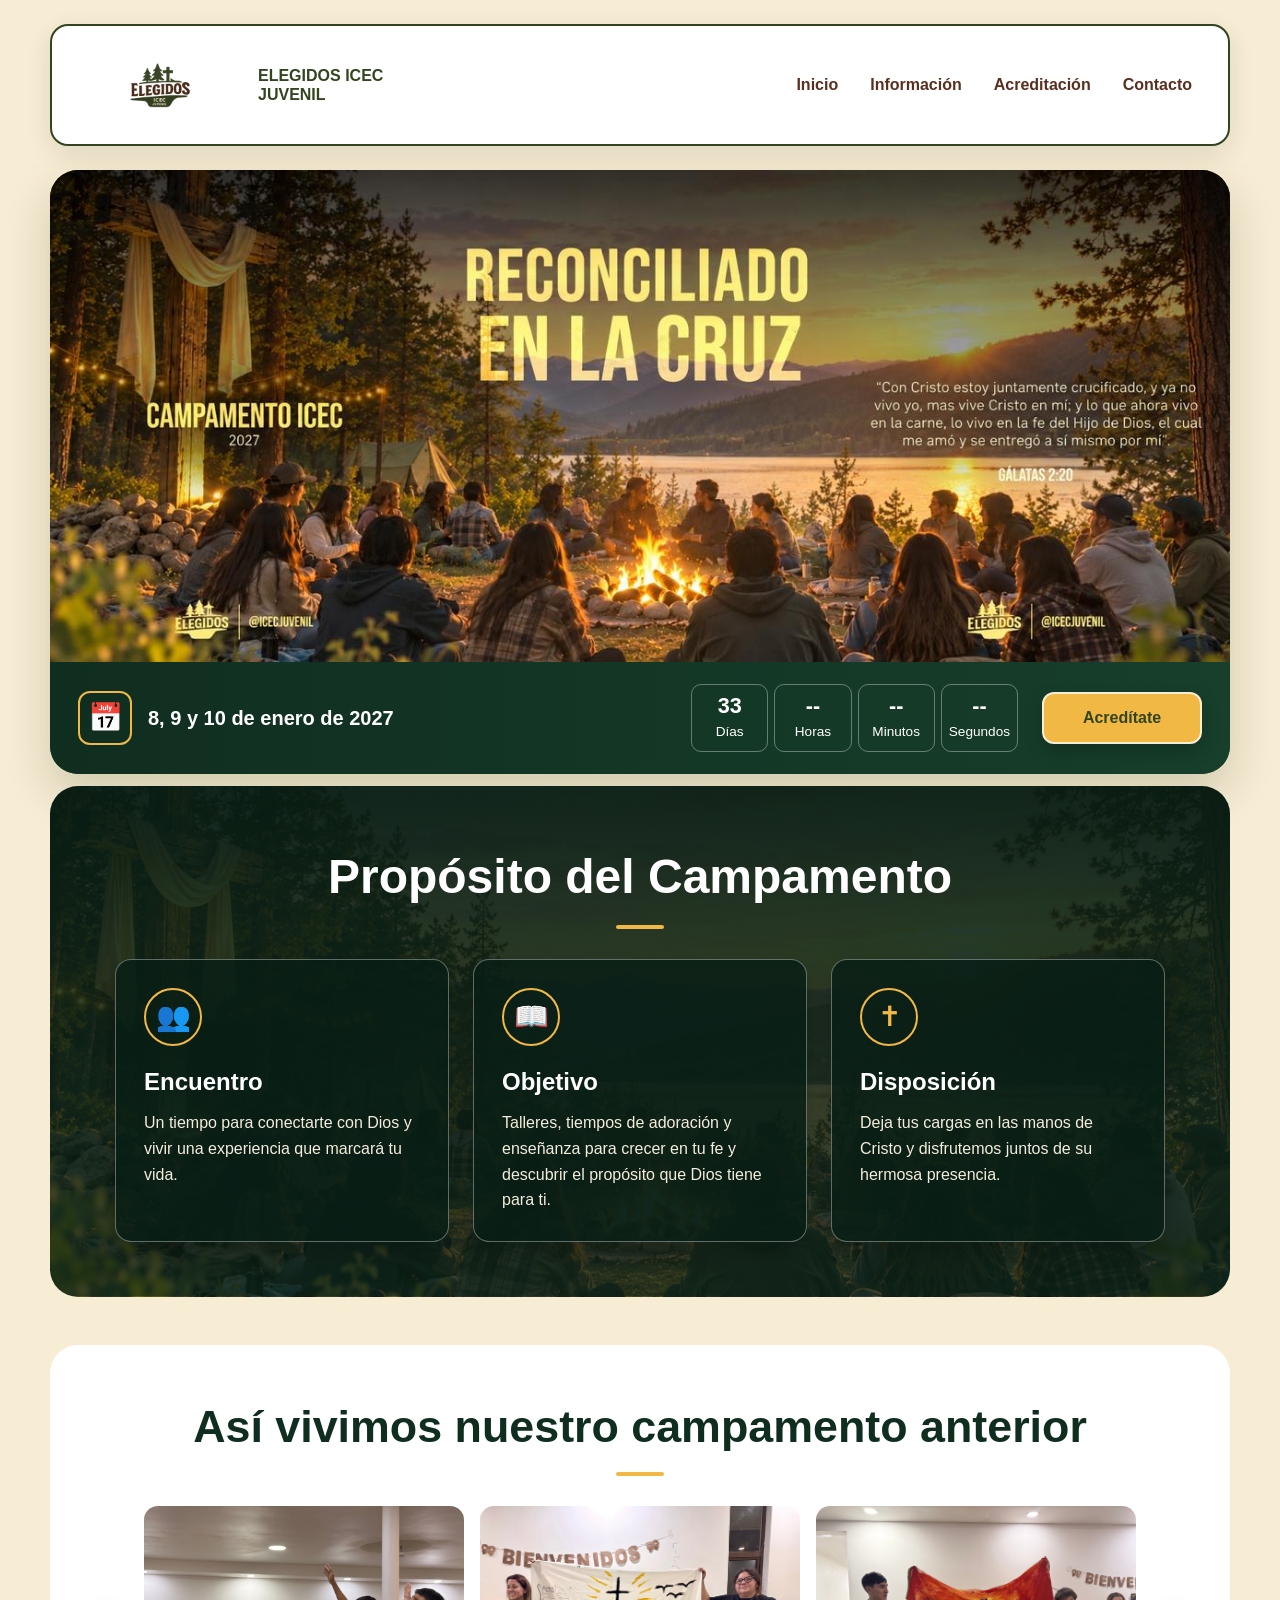
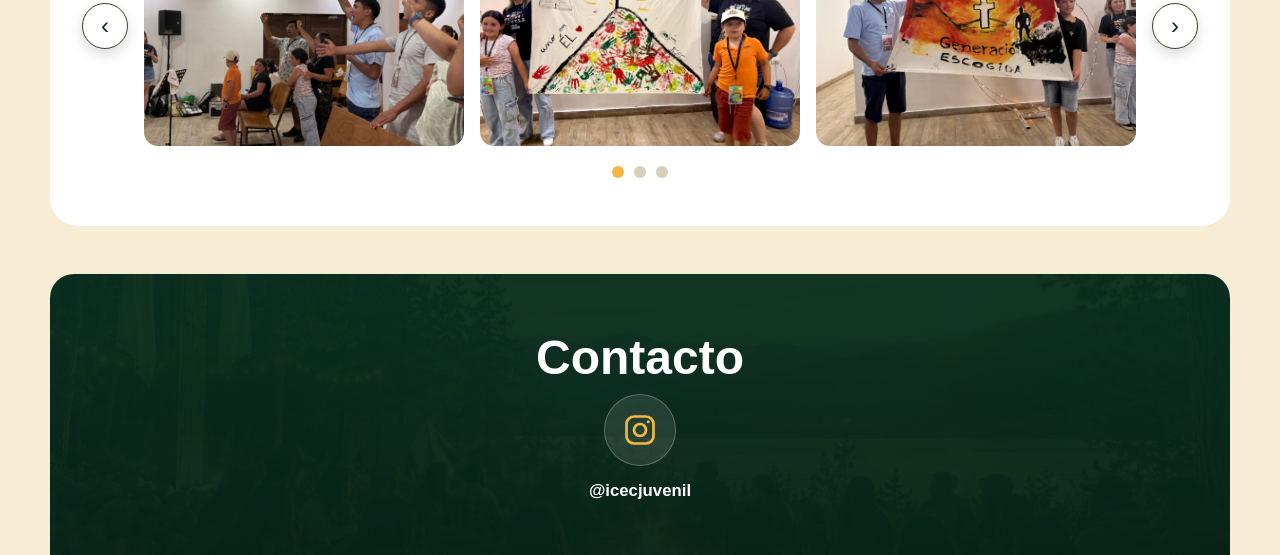
==== Frontend/index.html @ 3d192c62 "Actualizo avances de la pagina de acreditacion 20-10-2026" ====
<!DOCTYPE html>
<html lang="es">

<head>
    <!-- ==================================================
         CONFIGURACIÓN GENERAL DE LA PÁGINA
         ================================================== -->

    <meta charset="UTF-8">

    <meta
        name="viewport"
        content="width=device-width, initial-scale=1.0">

    <title>
        Reconciliado en la Cruz | Elegidos ICEC Juvenil
    </title>

    <!-- Archivo principal de estilos -->
    <link rel="stylesheet" href="style.css">
</head>

<body>

    <!-- ==================================================
         ENCABEZADO Y MENÚ PRINCIPAL
         ================================================== -->

    <header class="encabezado">

        <!-- Logo y nombre de la organización -->
        <a href="#inicio" class="marca">

            <img
                src="Logos/logo-elegidos.png"
                alt="Logo Elegidos ICEC Juvenil">

            <span>
                Elegidos ICEC Juvenil
            </span>

        </a>

        <!-- Navegación principal -->
        <nav
            class="menu-principal"
            aria-label="Navegación principal">

            <a href="#inicio">
                Inicio
            </a>

            <a href="#informacion">
                Información
            </a>

            <a href="acreditacion.html">
                Acreditación
            </a>

            <a href="#contacto">
                Contacto
            </a>

        </nav>

    </header>


    <!-- ==================================================
         CONTENIDO PRINCIPAL
         ================================================== -->

    <main>

        <!-- ==================================================
             PORTADA DEL CAMPAMENTO
             ================================================== -->

        <section id="inicio" class="portada">

            <!--
                Título oculto visualmente.
                Se conserva para accesibilidad y buscadores.
            -->
            <h1 class="titulo-oculto">
                Reconciliado en la Cruz -
                Campamento ICEC 2027
            </h1>

            <!-- Afiche oficial del campamento -->
            <img
                src="Logos/oficial.jpeg"
                alt="Reconciliado en la Cruz - Campamento ICEC 2027"
                class="afiche-oficial">


            <!-- Información ubicada debajo del afiche -->
            <div class="portada-informacion">

                <!-- Fecha del campamento -->
                <div class="fecha-destacada">

                    <span
                        class="icono-fecha"
                        aria-hidden="true">
                        📅
                    </span>

                    <p class="fecha-campamento">
                        8, 9 y 10 de enero de 2027
                    </p>

                </div>


                <!-- Contador para el inicio del campamento -->
                <div
                    class="contador-campamento contador-detallado"
                    aria-live="polite">

                    <!-- Días restantes -->
                    <div class="unidad-contador">

                        <strong id="dias-restantes">
                            ...
                        </strong>

                        <span>Días</span>

                    </div>

                    <!-- Horas restantes -->
                    <div class="unidad-contador">

                        <strong id="horas-restantes">
                            --
                        </strong>

                        <span>Horas</span>

                    </div>

                    <!-- Minutos restantes -->
                    <div class="unidad-contador">

                        <strong id="minutos-restantes">
                            --
                        </strong>

                        <span>Minutos</span>

                    </div>

                    <!-- Segundos restantes -->
                    <div class="unidad-contador">

                        <strong id="segundos-restantes">
                            --
                        </strong>

                        <span>Segundos</span>

                    </div>

                </div>


                <!-- Botón principal de acreditación -->
                <div class="acciones-portada">

                    <a
                        href="acreditacion.html"
                        class="boton boton-secundario">
                        Acredítate
                    </a>

                </div>

            </div>

        </section>


        <!-- ==================================================
             PROPÓSITO DEL CAMPAMENTO
             ================================================== -->

        <section
            id="informacion"
            class="informacion-campamento">

            <!-- Título de la sección -->
            <h2 class="titulo-seccion">
                Propósito del Campamento
            </h2>


            <!-- Contenedor de las tres tarjetas -->
            <div class="tarjetas-informacion">

                <!-- Tarjeta: Encuentro -->
                <article class="tarjeta-informacion">

                    <span
                        class="icono-informacion"
                        aria-hidden="true">
                        👥
                    </span>

                    <h3>Encuentro</h3>

                    <p>
                        Un tiempo para conectarte con Dios
                        y vivir una experiencia que marcará
                        tu vida.
                    </p>

                </article>


                <!-- Tarjeta: Objetivo -->
                <article class="tarjeta-informacion">

                    <span
                        class="icono-informacion"
                        aria-hidden="true">
                        📖
                    </span>

                    <h3>Objetivo</h3>

                    <p>
                        Talleres, tiempos de adoración y
                        enseñanza para crecer en tu fe y
                        descubrir el propósito que Dios
                        tiene para ti.
                    </p>

                </article>


                <!-- Tarjeta: Disposición -->
                <article class="tarjeta-informacion">

                    <span
                        class="icono-informacion"
                        aria-hidden="true">
                        ✝
                    </span>

                    <h3>Disposición</h3>

                    <p>
                        Deja tus cargas en las manos de Cristo
                        y disfrutemos juntos de su hermosa
                        presencia.
                    </p>

                </article>

            </div>

        </section>


        <!-- ==================================================
             CARRUSEL DEL CAMPAMENTO ANTERIOR
             ================================================== -->

        <section
            id="galeria"
            class="galeria-campamento">

            <!-- Título del carrusel -->
            <h2 class="titulo-galeria">
                Así vivimos nuestro campamento anterior
            </h2>


            <!-- Contenedor de flechas y fotografías -->
            <div class="carrusel">

                <!-- Botón para retroceder -->
                <button
                    type="button"
                    class="boton-carrusel boton-anterior"
                    id="carrusel-anterior"
                    aria-label="Ver fotografías anteriores">
                    &#10094;
                </button>


                <!-- Ventana visible del carrusel -->
                <div class="carrusel-ventana">

                    <!-- Pista que contiene todas las fotografías -->
                    <div
                        class="carrusel-pista"
                        id="carrusel-pista">


                        <!-- Fotografía 1 -->
                        <figure class="diapositiva-carrusel">

                            <img
                                src="Logos/Fotos/1.jpg"
                                alt="Fotografía 1 del campamento anterior"
                                loading="lazy">

                        </figure>


                        <!-- Fotografía 2 -->
                        <figure class="diapositiva-carrusel">

                            <img
                                src="Logos/Fotos/2.jpg"
                                alt="Fotografía 2 del campamento anterior"
                                loading="lazy">

                        </figure>


                        <!-- Fotografía 3 -->
                        <figure class="diapositiva-carrusel">

                            <img
                                src="Logos/Fotos/3.jpg"
                                alt="Fotografía 3 del campamento anterior"
                                loading="lazy">

                        </figure>


                        <!-- Fotografía 4 -->
                        <figure class="diapositiva-carrusel">

                            <img
                                src="Logos/Fotos/4.jpg"
                                alt="Fotografía 4 del campamento anterior"
                                loading="lazy">

                        </figure>


                        <!-- Fotografía 5 -->
                        <figure class="diapositiva-carrusel">

                            <img
                                src="Logos/Fotos/5.jpg"
                                alt="Fotografía 5 del campamento anterior"
                                loading="lazy">

                        </figure>


                        <!-- Fotografía 6 -->
                        <figure class="diapositiva-carrusel">

                            <img
                                src="Logos/Fotos/6.jpg"
                                alt="Fotografía 6 del campamento anterior"
                                loading="lazy">

                        </figure>


                        <!-- Fotografía 7 -->
                        <figure class="diapositiva-carrusel">

                            <img
                                src="Logos/Fotos/7.jpg"
                                alt="Fotografía 7 del campamento anterior"
                                loading="lazy">

                        </figure>

                    </div>

                </div>


                <!-- Botón para avanzar -->
                <button
                    type="button"
                    class="boton-carrusel boton-siguiente"
                    id="carrusel-siguiente"
                    aria-label="Ver fotografías siguientes">
                    &#10095;
                </button>

            </div>


            <!--
                Los puntos se crean automáticamente
                desde inicio.js según la cantidad de fotos.
            -->
            <div
                class="indicadores-carrusel"
                aria-label="Posición del carrusel">
            </div>

        </section>


        <!--Visor para ampliar las fotografías-->
        <dialog
            id="visor-fotografia"
            class="visor-fotografia"
            aria-label="Fotografía ampliada">

        <!--Botón para cerrar el visor-->
        <button
            type="button"
            id="cerrar-visor"
            class="cerrar-visor"
            aria-label="Cerrar fotografía ampliada">
            &times;
        </button>

        <!--Fotografía anterior-->
        <button
            type="button"
            id="fotografia-anterior"
            class="flecha-visor flecha-visor-anterior"
            aria-label="Ver fotografía anterior">
            &#10094;
        </button>

        <!--Fotografía ampliada-->
        <img
            id="imagen-ampliada"
            class="imagen-ampliada"
            src=""
            alt="">

        <!--Fotografía siguiente-->
        <button
            type="button"
            id="fotografia-siguiente"
            class="flecha-visor flecha-visor-siguiente"
            aria-label="Ver fotografía siguiente">
            &#10095;
        </button>

    </dialog>
    <!--PIE DE PAGINA-->
    <!--Seccion de contacto-->
    <section id="contacto" class="contacto">

        <!--Titulo de la seccion-->
        <h2>Contacto</h2>

        <!--Línea decoratiba bajo el titulo-->
        <span class="liena-decorativa" aria-hidden="true"></span>

        <!--Enlace oficial de instagram-->
        <a 
            href="https://www.instagram.com/icecjuvenil/"
            class="enlace-instagram"
            target="_blank"
            rel="noopener norreferrer"
            aria-label="Visitar Instagram de ICEC Juvenil">

            <!--Icono de instagram-->
            <svg 
                class="icono-instagram"
                viewBox="0 0 24 24"
                aria-hidden="true">

                <rect
                    x="3"
                    y="3"
                    width="18"
                    height="18"
                    rx="5">
                </rect>

                <circle
                    cx="12"
                    cy="12"
                    r="4">
                </circle>

                <circle
                    cx="17.5"
                    cy="6.5"
                    r="1">
                </circle>
            
            </svg>

            <span>@icecjuvenil</span>
        </a>

    </section>

    </main>


    <!-- ==================================================
         ARCHIVO JAVASCRIPT DE LA PÁGINA
         ================================================== -->

    <script src="inicio.js"></script>

</body>

</html>
---- Frontend/style.css ----
/* ==================================================
   1. COLORES PRINCIPALES
   ================================================== */

:root {
    --verde-bosque: #31451f;
    --verde-oscuro: #102e20;
    --verde-medio: #173f2b;
    --cafe-tierra: #5a2f1e;
    --amarillo: #f2b844;
    --crema: #f7ecd4;
    --blanco: #ffffff;
    --texto: #25251f;
    --gris-borde: #9b9b91;
    --color-eliminar-hover: #7a3623;
    --color-fondo-tarjeta: #fffdf8;
}


/* ==================================================
   2. CONFIGURACIÓN GENERAL
   ================================================== */

/* Elimina los espacios automáticos del navegador */
* {
    margin: 0;
    padding: 0;
    box-sizing: border-box;
}

/* Permite desplazamiento suave al usar el menú */
html {
    scroll-behavior: smooth;
}

/* Apariencia general de todas las páginas */
body {
    min-height: 100vh;
    color: var(--texto);
    background-color: var(--crema);
    font-family: Arial, sans-serif;
    line-height: 1.5;
}

/* Limita el ancho del contenido principal */
main {
    width: min(1180px, calc(100% - 32px));
    margin: 0 auto;
}


/* ==================================================
   3. ENCABEZADO Y MENÚ PRINCIPAL
   ================================================== */

/* Barra superior de navegación */
.encabezado {
    display: flex;
    align-items: center;
    justify-content: space-between;
    gap: 24px;

    width: min(1180px, calc(100% - 32px));
    margin: 24px auto 0;
    padding: 14px 24px;

    background-color: var(--blanco);
    border: 2px solid var(--verde-bosque);
    border-radius: 18px;
    box-shadow: 0 8px 24px rgba(49, 69, 31, 0.12);
}

/* Agrupa el logo y el nombre */
.marca {
    display: flex;
    align-items: center;
    gap: 12px;

    color: var(--verde-bosque);
    text-decoration: none;
}

/* Tamaño del logo */
.marca img {
    width: 170px;
    height: 90px;
    object-fit: contain;
}

/* Texto Elegidos ICEC Juvenil */
.marca span {
    max-width: 140px;

    font-size: 16px;
    font-weight: bold;
    line-height: 1.2;
    text-transform: uppercase;
}

/* Organiza los enlaces del menú */
.menu-principal {
    display: flex;
    align-items: center;
    justify-content: flex-end;
    flex-wrap: wrap;
    gap: 8px;
}

/* Apariencia de cada enlace */
.menu-principal a {
    padding: 10px 12px;

    color: var(--cafe-tierra);
    border-radius: 999px;

    font-size: 16px;
    font-weight: bold;
    text-decoration: none;

    transition:
        color 0.2s,
        background-color 0.2s;
}

/* Cambio visual al usar el menú */
.menu-principal a:hover,
.menu-principal a:focus-visible {
    color: var(--blanco);
    background-color: var(--verde-bosque);
    outline: none;
}


/* ==================================================
   4. BOTONES GENERALES
   ================================================== */

/* Diseño compartido por los botones */
.boton {
    display: inline-flex;
    align-items: center;
    justify-content: center;

    min-height: 48px;
    padding: 12px 22px;

    border: 2px solid transparent;
    border-radius: 12px;

    cursor: pointer;
    font: inherit;
    font-weight: bold;
    text-decoration: none;

    transition:
        transform 0.2s,
        color 0.2s,
        background-color 0.2s;
}

/* Movimiento al pasar el mouse */
.boton:hover {
    transform: translateY(-2px);
}

/* Ayuda visual para navegación con teclado */
.boton:focus-visible {
    outline: 3px solid var(--amarillo);
    outline-offset: 3px;
}

/* Botón amarillo utilizado en la portada */
.boton-secundario {
    color: var(--verde-bosque);
    background-color: var(--amarillo);
    border-color: var(--crema);
    box-shadow: 0 8px 18px rgba(0, 0, 0, 0.20);
}

/* Cambio del botón amarillo */
.boton-secundario:hover {
    color: var(--blanco);
    background-color: var(--cafe-tierra);
    border-color: var(--blanco);
}


/* ==================================================
   5. PORTADA DEL CAMPAMENTO
   ================================================== */

/* Contenedor general de la portada */
.portada {
    margin: 24px 0 12px;

    color: var(--blanco);
    background-color: var(--verde-bosque);

    border-radius: 28px;
    box-shadow: 0 20px 45px rgba(49, 69, 31, 0.20);
    overflow: hidden;
}

/* Oculta el título visualmente, pero mantiene
   su contenido para accesibilidad y buscadores */
.titulo-oculto {
    position: absolute;

    width: 1px;
    height: 1px;
    margin: -1px;
    padding: 0;

    overflow: hidden;
    clip: rect(0, 0, 0, 0);
    white-space: nowrap;
    border: 0;
}

/* Afiche oficial completo */
.afiche-oficial {
    display: block;
    width: 100%;
    height: auto;
}


/* ==================================================
   6. INFORMACIÓN INFERIOR DE LA PORTADA
   ================================================== */

/* Distribuye la fecha, el contador y el botón */
.portada-informacion {
    display: grid;
    grid-template-columns:
        minmax(260px, 1fr)
        auto
        auto;
    align-items: center;
    gap: 24px;

    padding: 22px 28px;
    color: var(--blanco);

    background: linear-gradient(
        90deg,
        var(--verde-oscuro),
        var(--verde-medio)
    );
}

/* Agrupa el calendario y la fecha */
.fecha-destacada {
    display: flex;
    align-items: center;
    gap: 16px;
}

/* Icono de calendario */
.icono-fecha {
    display: grid;
    place-items: center;
    flex-shrink: 0;

    width: 54px;
    height: 54px;

    border: 2px solid var(--amarillo);
    border-radius: 12px;

    font-size: 28px;
}

/* Texto de la fecha */
.portada-informacion .fecha-campamento {
    margin: 0;

    color: var(--blanco);
    font-size: 1.25rem;
    font-weight: 700;
}

/* Contenedor de las cuatro unidades del contador */
.contador-detallado {
    display: grid;
    grid-template-columns: repeat(4, minmax(68px, 1fr));
    gap: 6px;
}

/* Cada cuadro del contador */
.unidad-contador {
    min-width: 68px;
    padding: 9px 7px;

    border: 1px solid rgba(255, 255, 255, 0.35);
    border-radius: 10px;

    text-align: center;
}

/* Número del contador */
.unidad-contador strong {
    display: block;

    color: var(--blanco);
    font-size: 1.35rem;
    line-height: 1.1;
}

/* Texto: días, horas, minutos y segundos */
.unidad-contador span {
    display: block;
    margin-top: 4px;
    font-size: 0.85rem;
}

/* Contenedor del botón de acreditación */
.portada-informacion .acciones-portada {
    display: flex;
    margin: 0;
}

/* Tamaño mínimo del botón de acreditación */
.portada-informacion .boton-secundario {
    min-width: 160px;
}


/* ==================================================
   7. PROPÓSITO DEL CAMPAMENTO
   ================================================== */

/* Fondo general de la sección */
.informacion-campamento {
    margin-bottom: 48px;
    padding: 55px 5%;

    color: var(--blanco);
    border-radius: 28px;
    overflow: hidden;

    background:
        linear-gradient(
            rgba(10, 35, 24, 0.78),
            rgba(10, 35, 24, 0.78)
        ),
        url("Logos/imagen.png");

    background-position: center;
    background-size: cover;
    background-repeat: no-repeat;
}

/* Título de la sección */
.titulo-seccion {
    margin: 0;

    color: var(--blanco);
    text-align: center;
    font-size: clamp(2rem, 5vw, 3rem);
}

/* Línea amarilla debajo del título */
.titulo-seccion::after {
    content: "";

    display: block;
    width: 48px;
    height: 4px;
    margin: 12px auto 30px;

    border-radius: 999px;
    background-color: var(--amarillo);
}

/* Distribuye las tres tarjetas */
.tarjetas-informacion {
    display: grid;
    grid-template-columns: repeat(3, minmax(0, 1fr));
    gap: 24px;

    max-width: 1050px;
    margin: 0 auto;
}

/* Diseño individual de cada tarjeta */
.tarjeta-informacion {
    padding: 28px;

    border: 1px solid rgba(255, 255, 255, 0.35);
    border-radius: 16px;

    background-color: rgba(8, 30, 21, 0.82);
    box-shadow: 0 12px 28px rgba(0, 0, 0, 0.22);
}

/* Círculo que contiene el icono */
.icono-informacion {
    display: grid;
    place-items: center;

    width: 58px;
    height: 58px;
    margin-bottom: 18px;

    color: var(--amarillo);
    border: 2px solid var(--amarillo);
    border-radius: 50%;

    font-size: 28px;
}

/* Título de cada tarjeta */
.tarjeta-informacion h3 {
    margin: 0 0 10px;

    color: var(--blanco);
    font-size: 1.5rem;
}

/* Texto de cada tarjeta */
.tarjeta-informacion p {
    margin: 0;

    color: #f5eddc;
    font-size: 1rem;
    line-height: 1.6;
}


/* ==================================================
   8. PÁGINAS DE ACREDITACIÓN Y PAGO
   ================================================== */

/* Contenedor principal de los formularios */
.contenido-acreditacion {
    width: min(1100px, calc(100% - 32px));
    margin: 32px auto;
}

/* Tarjeta blanca que contiene el formulario */
.acreditacion {
    padding: 32px;

    background-color: var(--blanco);
    border: 2px solid var(--verde-bosque);
    border-radius: 24px;
}

/* Encabezado del formulario */
.cabecera-formulario {
    margin-bottom: 32px;
    text-align: center;
}

/* Textos del encabezado */
.cabecera-formulario p {
    margin: 8px 0;
}

/* Enlaces del encabezado */
.cabecera-formulario a {
    color: var(--cafe-tierra);
    font-weight: 700;
}

/* Cada sección interna del formulario */
.grupo-formulario {
    margin-bottom: 24px;
    padding: 24px;

    border: 1px solid var(--verde-bosque);
    border-radius: 16px;
}

/* Título de cada grupo */
.grupo-formulario legend {
    padding: 0 10px;

    color: var(--verde-bosque);
    font-size: 1.25rem;
    font-weight: 700;
}

/* Distribución de los campos */
.campos-grid {
    display: grid;
    grid-template-columns: repeat(2, minmax(0, 1fr));
    gap: 20px;
}

/* Organización de cada campo */
.campo {
    display: flex;
    flex-direction: column;
    gap: 8px;
}

/* Nombre de cada campo */
.campo label {
    color: var(--texto);
    font-weight: 700;
}

/* Apariencia de los controles */
.campo input,
.campo select,
.campo textarea {
    width: 100%;
    padding: 12px 14px;

    color: var(--texto);
    background-color: var(--blanco);

    border: 1px solid var(--gris-borde);
    border-radius: 10px;

    font: inherit;
}

/* Permite cambiar el alto del área de texto */
.campo textarea {
    min-height: 110px;
    resize: vertical;
}

/* Cambio visual al seleccionar un campo */
.campo input:focus,
.campo select:focus,
.campo textarea:focus {
    border-color: var(--verde-bosque);
    outline: 3px solid rgba(49, 69, 31, 0.18);
}

/* Texto de ayuda */
.campo small {
    color: #66665f;
    font-size: 0.85rem;
}

/* Valor calculado de la acreditación */
.campo output {
    color: var(--verde-bosque);
    font-size: 1.25rem;
    font-weight: 700;
}

/* Confirmación y botones finales */
.confirmacion-formulario {
    display: flex;
    align-items: center;
    justify-content: space-between;
    gap: 24px;

    margin-top: 28px;
}

/* Casilla de confirmación */
.casilla-confirmacion {
    display: flex;
    align-items: center;
    gap: 10px;

    cursor: pointer;
}

/* Tamaño de la casilla */
.casilla-confirmacion input {
    flex-shrink: 0;

    width: 20px;
    height: 20px;

    accent-color: var(--verde-bosque);
}

/* Botón para guardar y continuar */
.boton-guardar {
    padding: 14px 22px;

    color: var(--verde-bosque);
    background-color: var(--amarillo);

    border: 2px solid var(--crema);
    border-radius: 12px;

    cursor: pointer;
    font: inherit;
    font-weight: 700;
}

/* Cambio del botón para guardar */
.boton-guardar:hover {
    color: var(--blanco);
    background-color: var(--cafe-tierra);
}

/* Mantiene ocultos los campos condicionales */
[hidden] {
    display: none !important;
}


/* ==================================================
   9. RESUMEN Y DATOS DEL PAGO
   ================================================== */

/* Recuadro que contiene los datos bancarios */
.datos-bancarios {
    padding: 20px;

    background-color: var(--crema);
    border-radius: 12px;
}

/* Separación entre los datos bancarios */
.datos-bancarios p {
    margin: 6px 0;
}

/* Total calculado de la acreditación */
.total-acreditacion {
    display: block;
    margin-top: 10px;

    color: var(--verde-bosque);
    font-size: 1.5rem;
    font-weight: 700;
}


/* ==================================================
   10. ACOMPAÑANTES
   ================================================== */

/* Botón para agregar acompañantes */
.boton-agregar {
    margin-top: 12px;
    padding: 13px 20px;

    color: var(--blanco);
    background-color: var(--verde-bosque);

    border: 0;
    border-radius: 12px;

    cursor: pointer;
    font: inherit;
    font-weight: 700;
}

/* Cambio del botón para agregar */
.boton-agregar:hover {
    background-color: var(--cafe-tierra);
}

/* Tarjeta creada para cada acompañante */
.tarjeta-acompanante {
    margin-top: 24px;
    padding: 24px;

    background-color: var(--color-fondo-tarjeta);
    border: 2px solid var(--verde-bosque);
    border-radius: 16px;
}

/* Encabezado de la tarjeta del acompañante */
.encabezado-acompanante {
    display: flex;
    align-items: center;
    justify-content: space-between;
    gap: 20px;

    margin-bottom: 20px;
}

/* Nombre del acompañante */
.encabezado-acompanante h3 {
    margin: 0;

    color: var(--verde-bosque);
    font-size: 1.4rem;
}

/* Secciones internas del acompañante */
.subgrupo-acompanante {
    margin-top: 20px;
    padding: 20px;

    border: 1px solid var(--verde-bosque);
    border-radius: 12px;
}

/* Título de cada sección interna */
.subgrupo-acompanante legend {
    padding: 0 10px;

    color: var(--verde-bosque);
    font-size: 1.1rem;
    font-weight: 700;
}

/* Botón para eliminar un acompañante */
.boton-eliminar-acompanante {
    padding: 10px 16px;

    color: var(--blanco);
    background-color: var(--cafe-tierra);

    border: 0;
    border-radius: 10px;

    cursor: pointer;
    font: inherit;
    font-weight: 700;
}

/* Cambio del botón para eliminar */
.boton-eliminar-acompanante:hover {
    background-color: var(--color-eliminar-hover);
}


/* ==================================================
   11. ADAPTACIÓN PARA TABLETS
   ================================================== */

@media (max-width: 900px) {

    /* Encabezado */
    .encabezado {
        flex-direction: column;
        align-items: stretch;
        padding: 16px;
    }

    .marca {
        justify-content: center;
    }

    .marca img {
        width: 130px;
        height: 72px;
    }

    .marca span {
        max-width: none;
    }

    /* Menú */
    .menu-principal {
        display: grid;
        grid-template-columns: repeat(2, minmax(0, 1fr));
        width: 100%;
    }

    .menu-principal a {
        background-color: var(--crema);
        text-align: center;
    }

    /* Información inferior de la portada */
    .portada-informacion {
        grid-template-columns: 1fr;
    }

    .fecha-destacada {
        justify-content: center;
    }

    .contador-detallado {
        width: 100%;
    }

    .portada-informacion .acciones-portada {
        width: 100%;
    }

    .portada-informacion .boton {
        width: 100%;
    }

    /* Tarjetas de información */
    .tarjetas-informacion {
        grid-template-columns: 1fr;
    }

    /* Formularios */
    .contenido-acreditacion {
        width: min(100% - 24px, 650px);
        margin: 20px auto;
    }

    .acreditacion {
        padding: 22px;
    }

    .campos-grid {
        grid-template-columns: 1fr;
    }

    .confirmacion-formulario {
        flex-direction: column;
        align-items: stretch;
    }

    .boton-guardar {
        width: 100%;
    }
}


/* ==================================================
   12. ADAPTACIÓN PARA CELULARES
   ================================================== */

@media (max-width: 520px) {

    /* Ancho principal */
    main {
        width: calc(100% - 20px);
    }

    /* Encabezado */
    .encabezado {
        width: calc(100% - 20px);
        margin-top: 10px;
        padding: 14px;
    }

    .marca {
        flex-direction: column;
        text-align: center;
    }

    .menu-principal {
        grid-template-columns: 1fr;
    }

    /* Portada */
    .portada {
        border-radius: 20px;
    }

    .portada-informacion {
        padding: 20px 16px;
    }

    .contador-detallado {
        grid-template-columns: repeat(2, 1fr);
    }

    /* Información */
    .informacion-campamento {
        padding: 40px 18px;
        border-radius: 20px;
    }

    .tarjeta-informacion {
        padding: 22px;
    }

    /* Formularios */
    .acreditacion {
        padding: 16px;
        border-radius: 18px;
    }

    .grupo-formulario {
        padding: 18px 14px;
    }

    /* Acompañantes */
    .tarjeta-acompanante {
        padding: 16px;
    }

    .encabezado-acompanante {
        flex-direction: column;
        align-items: stretch;
    }

    .boton-eliminar-acompanante {
        width: 100%;
    }
}
/* ==================================================
   13. CARRUSEL DEL CAMPAMENTO ANTERIOR
   ================================================== */
   /*seccion completa de la galeria */
   .galeria-campamento{
    margin-bottom: 48px;
    padding: 48px 32px;

    background-color: var(--blanco);
    border-radius: 28px;
   }

   /*Titulo de la galeria*/
   .titulo-galeria{
    margin: 0;

    color: var(--verde-oscuro);
    text-align: center;
    font-size: clamp(1.8rem, 4vw, 2.8rem);
   }

   /*linea amarilla debajo del titulo*/
   .titulo-galeria::after{
    content: "";

    display: block;
    width: 48px;
    height: 4px;
    margin: 12px auto 30px;

    background-color: var(--amarillo);
    border-radius: 999px;
   }

   /* Organiza las flechas y las fotografias */
   .carrusel {
        display: grid;
        grid-template-columns: auto minmax(0, 1fr) auto;
        align-items: center;
        gap: 16px;
   }

   .carrusel-ventana{
    min-width: 0;
    overflow: hidden;
   }

   /*Pista que se desplazara mediante JavaScript*/
   .carrusel-pista{
        display: flex;
        gap: 16px;

        transition: transform 0.45s ease;
   }

   /* Cada fotografía ocupa un tercio del carrusel */
    .diapositiva-carrusel {
        flex: 0 0 calc((100% - 32px) / 3);
        aspect-ratio: 4 / 3;

        background-color: var(--crema);
        border-radius: 14px;
        overflow: hidden;
    }

   /*Fotografia interior*/
   .diapositiva-carrusel img {
        display: block;
        width: 100%;
        height: 100%;

        object-fit: cover;
   }

   /*flechas del carrusel*/
   .boton-carrusel{

        display: grid;
        place-items: center;
        flex-shrink: 0;

        width: 46px;
        height: 46px;

        color: var(--verde-oscuro);
        background-color: var(--blanco);

        border: 1px solid var(--verde-bosque);
        border-radius: 50%;
        box-shadow: 0 5px 14px rgba(0, 0, 0, 0.16);

        cursor: pointer;
        font-size: 1.5rem;

        transition: 
            color 0.2s,
            background-color 0.2s,
            transform 0.2s;
   }

   /*cambio de las flechas la pasar el mouse*/
   .boton-carrusel:hover {
        color: var(--blanco);
        background-color: var(--verde-bosque);
        transform: scale(1.06);
   }

   /*ayuda visual para navegacion con teclado*/
   .boton-carrusel:focus-visible{
        outline: 3px solid var(--amarillo);
        outline-offset: 3px;
   }

   /*contenedor de lso puntos inferiores*/
   .indicadores-carrusel{
        display: flex;
        justify-content: center;
        gap: 10px;

        margin-top: 20px;
    }

    /*cada punto del carrusel*/
    .indicador-carrusel{
        width: 12px;
        height: 12px;
        padding: 0;

        background-color: #d8cfbb;
        border: 0;
        border-radius: 50%;

        cursor: pointer;
    }

    /* Punto correspondiente al grupo visible*/
    .indicador-carrusel.activo{
        background-color: var(--amarillo);
    }

    /* ==================================================
   14. ADAPTACIÓN DEL CARRUSEL PARA TABLETS
   ================================================== */

    @media (max-width: 900px) {

    /* Muestra dos fotografías */
    .diapositiva-carrusel {
        flex-basis: calc((100% - 16px) / 2);
    }
}


/* ==================================================
   15. ADAPTACIÓN DEL CARRUSEL PARA CELULARES
   ================================================== */

    @media (max-width: 600px) {

    .galeria-campamento {
        padding: 38px 14px;
        border-radius: 20px;
    }

    .carrusel {
        gap: 8px;
    }

    /* Muestra una fotografía */
    .diapositiva-carrusel {
        flex-basis: 100%;
    }

    .boton-carrusel {
        width: 38px;
        height: 38px;
        font-size: 1.2rem;
    }
}
/* ==================================================
   16. VISOR DE FOTOGRAFÍAS AMPLIADAS
   ================================================== */

/*Indica que las fotografías se pueden ampliar*/
.diapositiva-carrusel img {
    cursor: zoom-in;
    transition:
        transform 0.25s,
        filter 0.25s;
}

/*Efecto al pasar sobre una fotografía*/
.diapositiva-carrusel:hover img {
    transform: scale(1.03);
    filter: brightness(0.9);
}

/*Ventana completa del visor*/
.visor-fotografia {
    position: fixed;
    inset: 0;
    width: 100vw;
    height: 100vh;
    height: 100dvh;
    max-width: none;
    max-height: none;
    margin: 0;
    padding: 35px 70px;
    box-sizing: border-box;
    background-color: transparent;
    border: 0;
    overflow: hidden;
}

/*Centra la fotografía dentro de la pantalla*/
.visor-fotografia[open] {
    display: flex;
    align-items: center;
    justify-content: center;
}

/*Fondo oscuro detrás de la fotografía*/
.visor-fotografia::backdrop {
    background-color: rgba(0, 0, 0, 0.9);
    backdrop-filter: blur(4px);
}

/*Fotografía ampliada*/
.imagen-ampliada {
    display: block;
    width: auto;
    height: auto;
    max-width: min(1200px, calc(100vw - 160px));
    max-height: calc(100dvh - 70px);
    object-fit: contain;
    background-color: #000000;
    border-radius: 14px;
    box-shadow: 0 18px 55px rgba(0, 0, 0, 0.55);
}

/*Botón para cerrar el visor*/
.cerrar-visor {
    position: fixed;
    top: 20px;
    right: 22px;
    z-index: 3;

    display: grid;
    place-items: center;

    width: 46px;
    height: 46px;
    padding: 0;

    color: var(--verde-oscuro);
    background-color: var(--blanco);
    border: 2px solid var(--verde-oscuro);
    border-radius: 50%;

    cursor: pointer;
    font-size: 2rem;
    line-height: 1;

    transition:
        color 0.2s,
        background-color 0.2s,
        transform 0.2s;
}

/*Flechas del visor*/
.flecha-visor {
    position: fixed;
    top: 50%;
    z-index: 2;

    display: grid;
    place-items: center;

    width: 52px;
    height: 52px;
    padding: 0;

    color: var(--verde-oscuro);
    background-color: rgba(255, 255, 255, 0.94);
    border: 2px solid var(--verde-oscuro);
    border-radius: 50%;

    cursor: pointer;
    font-size: 1.7rem;
    line-height: 1;

    transform: translateY(-50%);

    transition:
        color 0.2s,
        background-color 0.2s,
        transform 0.2s;
}

/*Ubicación de la flecha anterior*/
.flecha-visor-anterior {
    left: 22px;
}

/*Ubicación de la flecha siguiente*/
.flecha-visor-siguiente {
    right: 22px;
}

/*Efectos de los botones*/
.cerrar-visor:hover,
.flecha-visor:hover {
    color: var(--blanco);
    background-color: var(--verde-oscuro);
}

/*Efecto especial de las flechas*/
.flecha-visor:hover {
    transform: translateY(-50%) scale(1.08);
}

/*Accesibilidad mediante teclado*/
.cerrar-visor:focus-visible,
.flecha-visor:focus-visible {
    outline: 3px solid var(--amarillo);
    outline-offset: 3px;
}

/*Adaptación del visor para celulares*/
@media (max-width: 600px) {

    .visor-fotografia {
        padding: 16px 12px;
    }

    .imagen-ampliada {
        max-width: calc(100vw - 24px);
        max-height: calc(100dvh - 80px);
        border-radius: 10px;
    }

    .cerrar-visor {
        top: 12px;
        right: 12px;
        width: 42px;
        height: 42px;
        font-size: 1.7rem;
    }

    .flecha-visor {
        width: 44px;
        height: 44px;
        font-size: 1.4rem;
    }

    .flecha-visor-anterior {
        left: 8px;
    }

    .flecha-visor-siguiente {
        right: 8px;
    }
}

/* ==================================================
   17. VISOR EN CELULARES
   ================================================== */

@media (max-width: 600px) {

    .visor-fotografia {
        width: 96vw;
        max-width: 96vw;
    }

    .imagen-ampliada {
        max-height: 82vh;
        border-radius: 10px;
    }

    .cerrar-visor {
        top: 8px;
        right: 8px;

        width: 40px;
        height: 40px;

        font-size: 1.7rem;
    }
}

/* ==================================================
   17. SECCIÓN DE CONTACTO
   ================================================== */

   /*Contenedor principla de contacto*/
   .contacto{
        width: min(1500px, calc(100% -32px));
        margin: 16px auto 0;
        padding: 48px 24px 52px;
        box-sizing: border-box;

        color: var(--blanco);
        text-align: center;

        background: 
            linear-gradient(
                rgba(8, 47, 32, 0.92),
                rgba(5, 35, 24, 0.97)
            ),
            url(Logos/imagen.png) center 58% / cover no-repeat;

        border-radius: 24px 24px 0 0;
   }

   /*Titulo de contacto*/
   .contacto h2 {
        margin: 0;
        color: var(--blanco);
        font-size: clamp(2rem, 4vw, 3rem);
   }

   /*linea decorativa bajo el titulo*/
   .contacto .linea-decorativa{
        display: block;
        width: 48px;
        height: 4px;
        margin: 14px auto 28px;

        background-color: var(--amarillo);
        border-radius: 20px;
   }

   /*Enlace oficial de instragam*/
   .enlace-instagram {
        display: inline-flex;
        flex-direction: column;
        align-items: center;
        gap: 12px;

        color: var(--blanco);
        text-decoration: none;
        font-size: 1.05rem;
        font-weight: 700;

        transition: 
            color 0.2s,
            transform 0.2s;
   }

   /*circulo e icono de instagram*/
   .icono-instagram{
        width: 72px;
        height: 72px;
        padding: 17px;
        box-sizing: border-box;

        color: var(--amarillo);
        background-color: rgba(255, 255, 255, 0.1);
        border: 1px solid rgba(255, 255, 255, 0.25);
        border-radius: 50%;

        fill: none;
        stroke: currentColor;
        stroke-width: 1.8;
        stroke-linecap: round;
        stroke-linejoin: round;

        transition:
            color 0.2s,
            background-color 0.2s,
            transform 0.2s;
   }

   /*punto pequeño del icono de instagram*/
   .icono-instagram circle:last-of-type{
        fill: currentColor;
        stroke:none;
   }

   /*efecto al pasar sobre el enlace*/
   .enlace-instagram:hover {
        color: var(--amarillo);
        transform: translateY(-4px);
   }

   .enlace-instagram:hover .icono-instagram {
    color: var(--verde-oscuro);
    background-color: var(--amarillo);
    transform: scale(1.06);
   }

   /*accesibilidad mediante teclado*/
   .enlace-instagram:focus-visible{
        outline: 3px solid var(--amarillo);
        outline-offset: 6px;
        border-radius: 8px;
   }

   /*adaptacion para celulares*/
   @media (max-width: 600px){

    .contacto{
        width: calc(100% - 20px);
        padding: 38px 18px 42px;
        border-radius: 18px 18px 0 0;
    }

    .icono-instagram{
        width: 64px;
        height: 64px;
        padding: 15px;
    }
   }
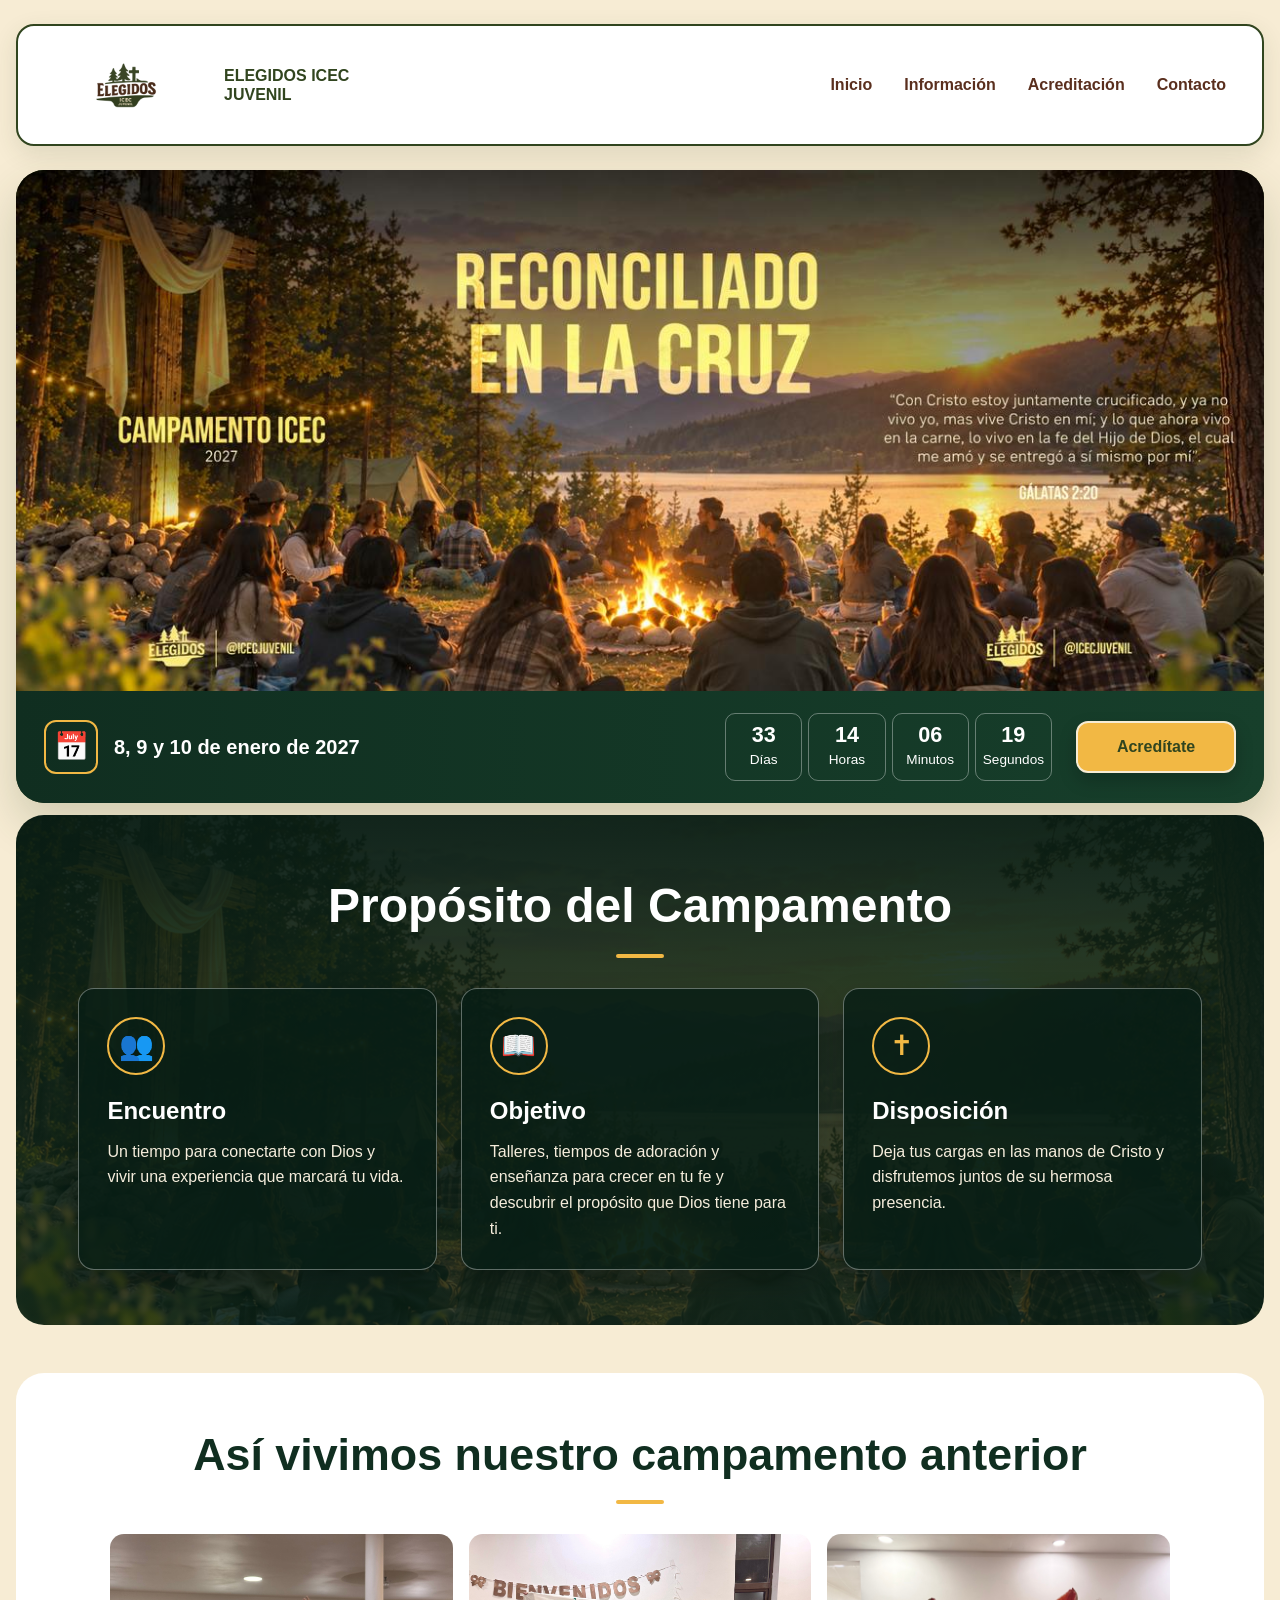
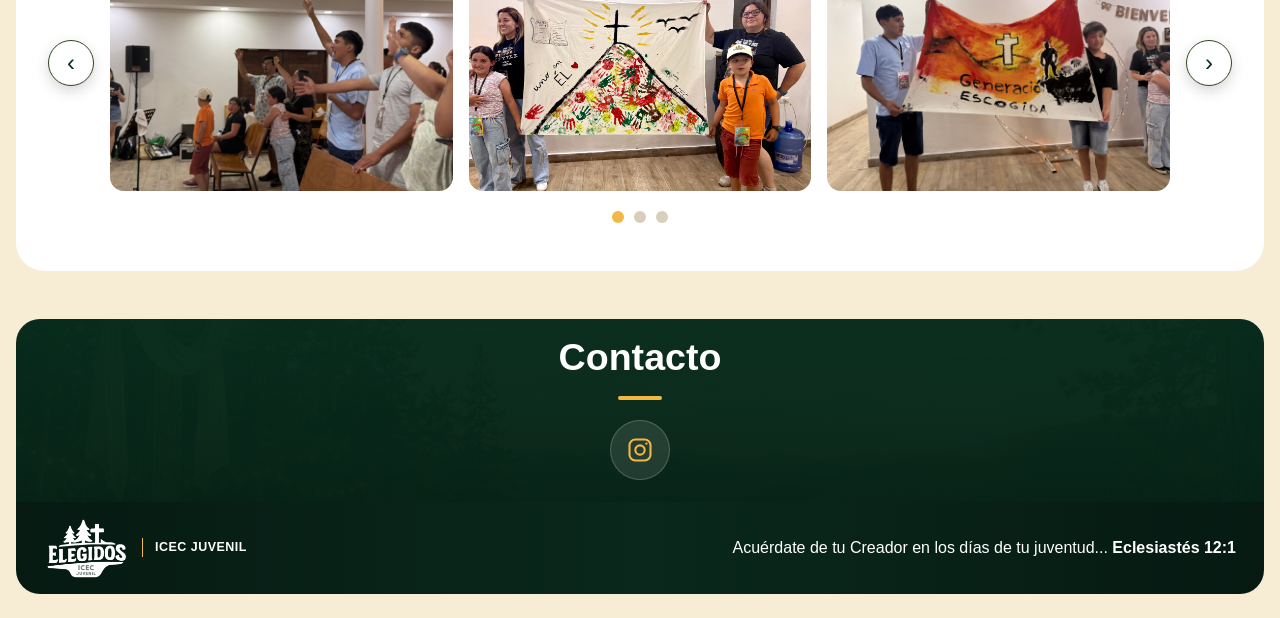
==== commit 64ed30e8: "Actualizo avances de la pagina de acreditacion 21-10-2026" ====
--- a/Frontend/index.html
+++ b/Frontend/index.html
@@ -387,7 +387,7 @@
                     class="boton-carrusel boton-siguiente"
                     id="carrusel-siguiente"
                     aria-label="Ver fotografías siguientes">
-                    &#10095;
+                    
                 </button>
 
             </div>
@@ -417,7 +417,7 @@
             id="cerrar-visor"
             class="cerrar-visor"
             aria-label="Cerrar fotografía ampliada">
-            &times;
+            
         </button>
 
         <!--Fotografía anterior-->
@@ -426,7 +426,7 @@
             id="fotografia-anterior"
             class="flecha-visor flecha-visor-anterior"
             aria-label="Ver fotografía anterior">
-            &#10094;
+            
         </button>
 
         <!--Fotografía ampliada-->
@@ -442,11 +442,11 @@
             id="fotografia-siguiente"
             class="flecha-visor flecha-visor-siguiente"
             aria-label="Ver fotografía siguiente">
-            &#10095;
+           
         </button>
 
     </dialog>
-    <!--PIE DE PAGINA-->
+    <!--PIE DE PAGINA parte 1-->
     <!--Seccion de contacto-->
     <section id="contacto" class="contacto">
 
@@ -491,13 +491,51 @@
                 </circle>
             
             </svg>
-
-            <span>@icecjuvenil</span>
         </a>
 
     </section>
 
     </main>
+
+    <!--pie de pagina 2-->
+    <footer class="pie-pagina">
+
+        <!--Contenido del pie de página-->
+            <div class="contenido-pie">
+
+                <!--Logo de Elegidos ICEC Juvenil-->
+                <a
+                    href="#inicio"
+                    class="marca-pie"
+                    aria-label="Volver al inicio">
+
+                <img
+                    src="Logos/logo-elegidos-blanco.jpg"
+                    alt="Elegidos ICEC Juvenil">
+
+                    <span class="nombre-marca-pie">
+                        ICEC Juvenil
+                    </span>
+
+                </a>
+
+                <!--Menú inferior-->
+                <nav
+                    class="menu-pie"
+                    aria-label="Navegación del pie de página">
+
+                <p>
+                    Acuérdate de tu Creador en los
+                     días de tu juventud... 
+                     <strong>Eclesiastés 12:1</strong> 
+                </p>
+
+        </nav>
+
+    </div>
+
+</footer>
+
 
 
     <!-- ==================================================
--- a/Frontend/style.css
+++ b/Frontend/style.css
@@ -44,7 +44,7 @@
 
 /* Limita el ancho del contenido principal */
 main {
-    width: min(1180px, calc(100% - 32px));
+    width: calc(100% - 32px);
     margin: 0 auto;
 }
 
@@ -60,7 +60,7 @@
     justify-content: space-between;
     gap: 24px;
 
-    width: min(1180px, calc(100% - 32px));
+    width: calc(100% - 32px);
     margin: 24px auto 0;
     padding: 14px 24px;
 
@@ -379,7 +379,7 @@
     grid-template-columns: repeat(3, minmax(0, 1fr));
     gap: 24px;
 
-    max-width: 1050px;
+    width: 100%;
     margin: 0 auto;
 }
 
@@ -1279,122 +1279,262 @@
    17. SECCIÓN DE CONTACTO
    ================================================== */
 
-   /*Contenedor principla de contacto*/
-   .contacto{
-        width: min(1500px, calc(100% -32px));
-        margin: 16px auto 0;
-        padding: 48px 24px 52px;
-        box-sizing: border-box;
-
-        color: var(--blanco);
-        text-align: center;
-
-        background: 
-            linear-gradient(
-                rgba(8, 47, 32, 0.92),
-                rgba(5, 35, 24, 0.97)
-            ),
-            url(Logos/imagen.png) center 58% / cover no-repeat;
-
-        border-radius: 24px 24px 0 0;
-   }
-
-   /*Titulo de contacto*/
-   .contacto h2 {
-        margin: 0;
-        color: var(--blanco);
-        font-size: clamp(2rem, 4vw, 3rem);
-   }
-
-   /*linea decorativa bajo el titulo*/
-   .contacto .linea-decorativa{
-        display: block;
-        width: 48px;
-        height: 4px;
-        margin: 14px auto 28px;
-
-        background-color: var(--amarillo);
-        border-radius: 20px;
-   }
-
-   /*Enlace oficial de instragam*/
-   .enlace-instagram {
-        display: inline-flex;
-        flex-direction: column;
-        align-items: center;
-        gap: 12px;
-
-        color: var(--blanco);
-        text-decoration: none;
-        font-size: 1.05rem;
-        font-weight: 700;
-
-        transition: 
-            color 0.2s,
-            transform 0.2s;
-   }
-
-   /*circulo e icono de instagram*/
-   .icono-instagram{
-        width: 72px;
-        height: 72px;
-        padding: 17px;
-        box-sizing: border-box;
-
-        color: var(--amarillo);
-        background-color: rgba(255, 255, 255, 0.1);
-        border: 1px solid rgba(255, 255, 255, 0.25);
-        border-radius: 50%;
-
-        fill: none;
-        stroke: currentColor;
-        stroke-width: 1.8;
-        stroke-linecap: round;
-        stroke-linejoin: round;
-
-        transition:
-            color 0.2s,
-            background-color 0.2s,
-            transform 0.2s;
-   }
-
-   /*punto pequeño del icono de instagram*/
-   .icono-instagram circle:last-of-type{
-        fill: currentColor;
-        stroke:none;
-   }
-
-   /*efecto al pasar sobre el enlace*/
-   .enlace-instagram:hover {
-        color: var(--amarillo);
-        transform: translateY(-4px);
-   }
-
-   .enlace-instagram:hover .icono-instagram {
+/*Contenedor principal de contacto*/
+.contacto {
+    width: 100%;
+    margin: 16px auto 0;
+    padding: 10px 10px 15px;
+    box-sizing: border-box;
+
+    color: var(--blanco);
+    text-align: center;
+
+    background:
+        linear-gradient(
+            rgba(7, 45, 30, 0.94),
+            rgba(5, 34, 23, 0.97)
+        ),
+        url("Logos/imagen.png") center 20% / cover no-repeat;
+
+    border-radius: 24px 24px 0 0;
+}
+
+/*Título de contacto*/
+.contacto h2 {
+    margin: 0;
+    color: var(--blanco);
+    font-size: clamp(1.8rem, 3vw, 2.35rem);
+}
+
+/*Línea amarilla bajo el título*/
+.contacto h2::after {
+    content: "";
+    display: block;
+
+    width: 44px;
+    height: 4px;
+    margin: 10px auto 20px;
+
+    background-color: var(--amarillo);
+    border-radius: 20px;
+}
+
+/*Enlace oficial de Instagram*/
+.enlace-instagram {
+    display: inline-grid;
+    place-items: center;
+
+    color: var(--amarillo);
+    text-decoration: none;
+
+    transition: transform 0.2s;
+}
+
+/*Círculo e icono de Instagram*/
+.icono-instagram {
+    width: 60px;
+    height: 60px;
+    padding: 15px;
+    box-sizing: border-box;
+
+    color: var(--amarillo);
+    background-color: rgba(255, 255, 255, 0.1);
+    border: 1px solid rgba(255, 255, 255, 0.2);
+    border-radius: 50%;
+
+    fill: none;
+    stroke: currentColor;
+    stroke-width: 1.8;
+    stroke-linecap: round;
+    stroke-linejoin: round;
+
+    transition:
+        color 0.2s,
+        background-color 0.2s,
+        transform 0.2s;
+}
+
+/*Punto pequeño del icono de Instagram*/
+.icono-instagram circle:last-of-type {
+    fill: currentColor;
+    stroke: none;
+}
+
+/*Efecto al pasar sobre Instagram*/
+.enlace-instagram:hover {
+    transform: translateY(-3px);
+}
+
+.enlace-instagram:hover .icono-instagram {
     color: var(--verde-oscuro);
     background-color: var(--amarillo);
     transform: scale(1.06);
-   }
-
-   /*accesibilidad mediante teclado*/
-   .enlace-instagram:focus-visible{
-        outline: 3px solid var(--amarillo);
-        outline-offset: 6px;
-        border-radius: 8px;
-   }
-
-   /*adaptacion para celulares*/
-   @media (max-width: 600px){
-
-    .contacto{
-        width: calc(100% - 20px);
-        padding: 38px 18px 42px;
+}
+
+/*Accesibilidad mediante teclado*/
+.enlace-instagram:focus-visible {
+    outline: 3px solid var(--amarillo);
+    outline-offset: 6px;
+    border-radius: 50%;
+}
+
+/*Adaptación para celulares*/
+@media (max-width: 600px) {
+
+    .contacto {
+        width: 100%;
+        padding: 24px 18px 28px;
         border-radius: 18px 18px 0 0;
     }
 
-    .icono-instagram{
-        width: 64px;
-        height: 64px;
-        padding: 15px;
-    }
-   }
+    .icono-instagram {
+        width: 56px;
+        height: 56px;
+        padding: 14px;
+    }
+}
+/* ==================================================
+   18. PIE DE PÁGINA
+   ================================================== */
+
+.pie-pagina {
+    width: calc(100% - 32px);
+    margin: 0 auto 24px;
+    padding: 10px 28px;
+    box-sizing: border-box;
+
+    color: var(--blanco);
+
+    background: linear-gradient(
+        90deg,
+        #061a12,
+        #0a281c,
+        #061a12
+    );
+
+    isolation: isolate;
+    border-radius: 0 0 24px 24px;
+}
+
+/* Distribuye la marca y la frase bíblica */
+.contenido-pie {
+    min-height: 72px;
+
+    display: flex;
+    align-items: center;
+    justify-content: space-between;
+    gap: 30px;
+}
+
+/* Logo, separador y nombre de la organización */
+.marca-pie {
+    display: flex;
+    align-items: center;
+    flex-shrink: 0;
+    gap: 12px;
+
+    color: var(--blanco);
+    text-decoration: none;
+}
+
+.marca-pie img {
+    display: block;
+    width: 86px;
+    height: auto;
+    mix-blend-mode: screen;
+}
+
+.nombre-marca-pie {
+    padding-left: 12px;
+    border-left: 1px solid var(--amarillo);
+
+    color: var(--blanco);
+    font-size: 0.78rem;
+    font-weight: 700;
+    letter-spacing: 0.04em;
+    text-transform: uppercase;
+    white-space: nowrap;
+}
+
+/* Frase ubicada al lado derecho */
+.frase-pie {
+    max-width: 620px;
+    margin: 0;
+
+    color: rgba(255, 255, 255, 0.9);
+    font-size: 0.9rem;
+    line-height: 1.4;
+    text-align: right;
+}
+
+.frase-pie strong {
+    font-weight: 600;
+    white-space: nowrap;
+}
+
+/* Indicador para navegación con teclado */
+.marca-pie:focus-visible {
+    outline: 3px solid var(--amarillo);
+    outline-offset: 4px;
+    border-radius: 4px;
+}
+
+
+/* ==================================================
+   ADAPTACIÓN DEL PIE DE PÁGINA
+   ================================================== */
+
+@media (max-width: 760px) {
+
+    .pie-pagina {
+        width: calc(100vw - 20px);
+        padding: 14px 20px;
+        border-radius: 0 0 18px 18px;
+    }
+
+    .contenido-pie {
+        min-height: auto;
+        flex-direction: column;
+        justify-content: center;
+        gap: 10px;
+    }
+
+    .marca-pie {
+        justify-content: center;
+    }
+
+    .marca-pie img {
+        width: 78px;
+    }
+
+    .nombre-marca-pie {
+        padding-left: 10px;
+        font-size: 0.72rem;
+    }
+
+    .frase-pie {
+        max-width: 520px;
+        font-size: 0.82rem;
+        text-align: center;
+    }
+}
+
+@media (max-width: 430px) {
+
+    .pie-pagina {
+        padding: 12px 16px;
+    }
+
+    .marca-pie img {
+        width: 72px;
+    }
+
+    .frase-pie {
+        font-size: 0.78rem;
+    }
+
+    .frase-pie strong {
+        display: block;
+        margin-top: 3px;
+    }
+}
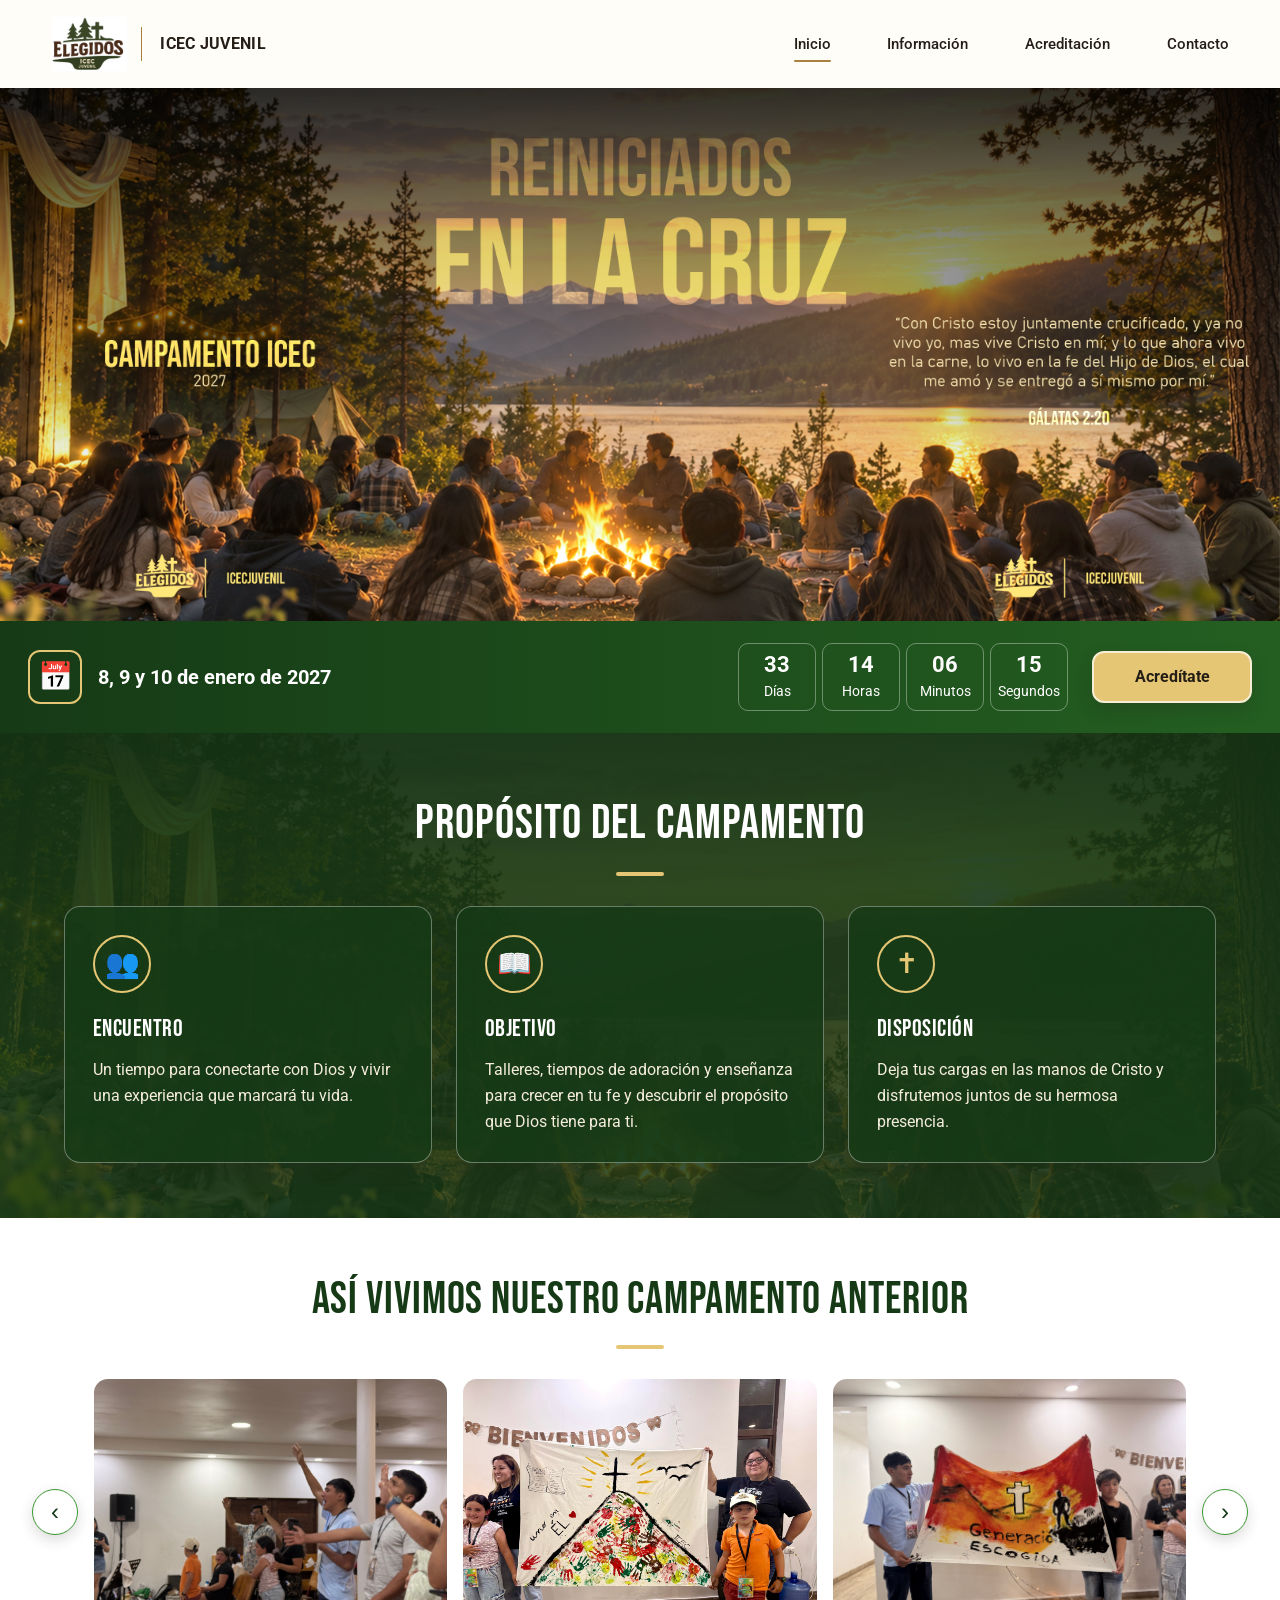
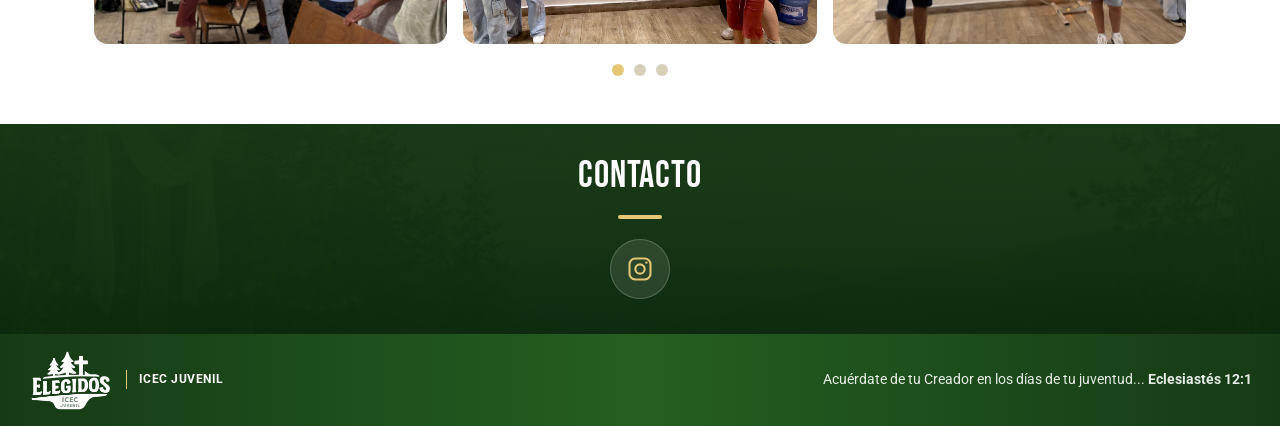
==== commit e2871e7b: "Actualizo avances de la pagina de acreditacion 29-10-2026" ====
--- a/Frontend/index.html
+++ b/Frontend/index.html
@@ -29,24 +29,26 @@
     <header class="encabezado">
 
         <!-- Logo y nombre de la organización -->
-        <a href="#inicio" class="marca">
+        <a href="index.html" class="marca">
 
             <img
                 src="Logos/logo-elegidos.png"
-                alt="Logo Elegidos ICEC Juvenil">
-
-            <span>
-                Elegidos ICEC Juvenil
+                alt="Logo Elegidos ICEC Juvenil"
+                class="afiche-oficial">
+
+            <span class="nombre-marca">
+                ICEC Juvenil
             </span>
 
         </a>
 
-        <!-- Navegación principal -->
+        <!-- Menú principal -->
         <nav
             class="menu-principal"
             aria-label="Navegación principal">
 
-            <a href="#inicio">
+            <a href="index.html"
+                aria-current="page">
                 Inicio
             </a>
 
@@ -54,7 +56,7 @@
                 Información
             </a>
 
-            <a href="acreditacion.html">
+            <a href="login.html">
                 Acreditación
             </a>
 
@@ -90,7 +92,7 @@
 
             <!-- Afiche oficial del campamento -->
             <img
-                src="Logos/oficial.jpeg"
+                src="Logos/tripleta oficial.png"
                 alt="Reconciliado en la Cruz - Campamento ICEC 2027"
                 class="afiche-oficial">
 
@@ -170,7 +172,7 @@
                 <div class="acciones-portada">
 
                     <a
-                        href="acreditacion.html"
+                        href="login.html"
                         class="boton boton-secundario">
                         Acredítate
                     </a>
@@ -519,16 +521,16 @@
 
                 </a>
 
-                <!--Menú inferior-->
-                <nav
-                    class="menu-pie"
-                    aria-label="Navegación del pie de página">
-
-                <p>
-                    Acuérdate de tu Creador en los
-                     días de tu juventud... 
-                     <strong>Eclesiastés 12:1</strong> 
-                </p>
+                <!-- Frase bíblica -->
+            <p class="frase-pie">
+
+                Acuérdate de tu Creador en los días de tu juventud...
+
+                <strong>
+                    Eclesiastés 12:1
+                </strong>
+
+            </p>
 
         </nav>
 
--- a/Frontend/style.css
+++ b/Frontend/style.css
@@ -1,16 +1,26 @@
+/* Tipografías oficiales */
+@import url("https://fonts.googleapis.com/css2?family=Bebas+Neue&family=Roboto:wght@400;500;600;700&display=swap");
+
+
 /* ==================================================
    1. COLORES PRINCIPALES
    ================================================== */
 
 :root {
-    --verde-bosque: #31451f;
-    --verde-oscuro: #102e20;
-    --verde-medio: #173f2b;
-    --cafe-tierra: #5a2f1e;
-    --amarillo: #f2b844;
+    /* Paleta oficial entregada por la diseñadora */
+    --color-oscuro: #251e17;
+    --dorado-claro: #e4c674;
+    --dorado-medio: #ab8141;
+    --verde-principal: #3b9833;
+
+    /* Tonalidades de apoyo */
+    --verde-profundo: #163a16;
+    --verde-intermedio: #245f21;
+
+    /* Colores funcionales */
     --crema: #f7ecd4;
     --blanco: #ffffff;
-    --texto: #25251f;
+    --texto: #251e17;
     --gris-borde: #9b9b91;
     --color-eliminar-hover: #7a3623;
     --color-fondo-tarjeta: #fffdf8;
@@ -21,31 +31,50 @@
    2. CONFIGURACIÓN GENERAL
    ================================================== */
 
-/* Elimina los espacios automáticos del navegador */
 * {
     margin: 0;
     padding: 0;
     box-sizing: border-box;
 }
 
-/* Permite desplazamiento suave al usar el menú */
 html {
     scroll-behavior: smooth;
 }
 
-/* Apariencia general de todas las páginas */
 body {
     min-height: 100vh;
+
     color: var(--texto);
     background-color: var(--crema);
-    font-family: Arial, sans-serif;
+
+    font-family: "Roboto", Arial, sans-serif;
     line-height: 1.5;
-}
-
-/* Limita el ancho del contenido principal */
+
+    overflow-x: hidden;
+}
+
+/* Fuente oficial para los títulos */
+h1,
+h2,
+h3,
+.grupo-formulario legend,
+.subgrupo-acompanante legend {
+    font-family: "Bebas Neue", "Arial Narrow", sans-serif;
+    font-weight: 400;
+    letter-spacing: 0.02em;
+}
+
+/*
+ * El contenido principal ocupa todo el ancho.
+ * Cada formulario controla su propio ancho más adelante.
+ */
 main {
-    width: calc(100% - 32px);
-    margin: 0 auto;
+    width: 100%;
+    margin: 0;
+}
+
+img {
+    max-width: 100%;
 }
 
 
@@ -53,89 +82,121 @@
    3. ENCABEZADO Y MENÚ PRINCIPAL
    ================================================== */
 
-/* Barra superior de navegación */
+/* Franja superior de ancho completo */
 .encabezado {
     display: flex;
     align-items: center;
     justify-content: space-between;
-    gap: 24px;
-
-    width: calc(100% - 32px);
-    margin: 24px auto 0;
-    padding: 14px 24px;
-
-    background-color: var(--blanco);
-    border: 2px solid var(--verde-bosque);
-    border-radius: 18px;
-    box-shadow: 0 8px 24px rgba(49, 69, 31, 0.12);
-}
-
-/* Agrupa el logo y el nombre */
+    gap: 32px;
+
+    width: 100%;
+    min-height: 88px;
+    margin: 0;
+    padding: 12px clamp(24px, 4vw, 64px);
+
+    background-color: var(--color-fondo-tarjeta);
+    border: 0;
+    border-radius: 0;
+    box-shadow: none;
+}
+
+/* Agrupa el logo, el separador y el nombre */
 .marca {
     display: flex;
     align-items: center;
-    gap: 12px;
-
-    color: var(--verde-bosque);
+    flex-shrink: 0;
+    gap: 14px;
+
+    color: var(--color-oscuro);
     text-decoration: none;
 }
 
-/* Tamaño del logo */
+/* Ajuste del espacio interno del archivo del logo */
 .marca img {
-    width: 170px;
-    height: 90px;
+    display: block;
+    flex-shrink: 0;
+
+    width: 190px;
+    height: auto;
+    max-width: none;
+    margin: -27px -57px -26px;
+
     object-fit: contain;
-}
-
-/* Texto Elegidos ICEC Juvenil */
+    clip-path: inset(25% 30% 24% 30%);
+}
+
+/* Nombre ubicado al lado del logo */
+.marca .nombre-marca,
 .marca span {
-    max-width: 140px;
-
-    font-size: 16px;
-    font-weight: bold;
+    max-width: none;
+    padding: 7px 0 7px 18px;
+
+    color: var(--color-oscuro);
+    border-left: 1px solid var(--dorado-medio);
+
+    font-family: "Roboto", Arial, sans-serif;
+    font-size: 1rem;
+    font-weight: 700;
+    letter-spacing: 0.02em;
     line-height: 1.2;
     text-transform: uppercase;
-}
-
-/* Organiza los enlaces del menú */
+    white-space: nowrap;
+}
+
+/* Distribución horizontal del menú */
 .menu-principal {
     display: flex;
     align-items: center;
-    justify-content: flex-end;
-    flex-wrap: wrap;
-    gap: 8px;
-}
-
-/* Apariencia de cada enlace */
+    justify-content: space-between;
+    flex-wrap: nowrap;
+    gap: 24px;
+
+    width: clamp(360px, 34vw, 680px);
+    margin-left: auto;
+}
+
+/* Enlaces del menú */
 .menu-principal a {
-    padding: 10px 12px;
-
-    color: var(--cafe-tierra);
-    border-radius: 999px;
-
-    font-size: 16px;
-    font-weight: bold;
+    position: relative;
+    padding: 10px 0;
+
+    color: var(--color-oscuro);
+    background-color: transparent;
+
+    font-size: 0.95rem;
+    font-weight: 500;
     text-decoration: none;
-
-    transition:
-        color 0.2s,
-        background-color 0.2s;
-}
-
-/* Cambio visual al usar el menú */
+    white-space: nowrap;
+
+    transition: color 0.2s;
+}
+
 .menu-principal a:hover,
 .menu-principal a:focus-visible {
-    color: var(--blanco);
-    background-color: var(--verde-bosque);
+    color: var(--dorado-medio);
     outline: none;
 }
 
+/* Línea bajo el enlace de la página actual */
+.menu-principal a[aria-current="page"]::after {
+    content: "";
+
+    position: absolute;
+    right: 0;
+    bottom: 3px;
+    left: 0;
+
+    height: 2px;
+
+    background-color: var(--dorado-medio);
+    border-radius: 999px;
+}
+
 
 /* ==================================================
    4. BOTONES GENERALES
    ================================================== */
 
-/* Diseño compartido por los botones */
 .boton {
     display: inline-flex;
     align-items: center;
@@ -148,39 +209,39 @@
     border-radius: 12px;
 
     cursor: pointer;
+
     font: inherit;
-    font-weight: bold;
+    font-weight: 700;
     text-decoration: none;
 
     transition:
         transform 0.2s,
         color 0.2s,
-        background-color 0.2s;
-}
-
-/* Movimiento al pasar el mouse */
+        background-color 0.2s,
+        border-color 0.2s;
+}
+
 .boton:hover {
     transform: translateY(-2px);
 }
 
-/* Ayuda visual para navegación con teclado */
 .boton:focus-visible {
-    outline: 3px solid var(--amarillo);
+    outline: 3px solid var(--dorado-claro);
     outline-offset: 3px;
 }
 
-/* Botón amarillo utilizado en la portada */
+/* Botón de acreditación */
 .boton-secundario {
-    color: var(--verde-bosque);
-    background-color: var(--amarillo);
+    color: var(--color-oscuro);
+    background-color: var(--dorado-claro);
+
     border-color: var(--crema);
-    box-shadow: 0 8px 18px rgba(0, 0, 0, 0.20);
-}
-
-/* Cambio del botón amarillo */
+    box-shadow: 0 8px 18px rgba(37, 30, 23, 0.2);
+}
+
 .boton-secundario:hover {
     color: var(--blanco);
-    background-color: var(--cafe-tierra);
+    background-color: var(--color-oscuro);
     border-color: var(--blanco);
 }
 
@@ -189,20 +250,19 @@
    5. PORTADA DEL CAMPAMENTO
    ================================================== */
 
-/* Contenedor general de la portada */
 .portada {
-    margin: 24px 0 12px;
+    width: 100%;
+    margin: 0;
 
     color: var(--blanco);
-    background-color: var(--verde-bosque);
-
-    border-radius: 28px;
-    box-shadow: 0 20px 45px rgba(49, 69, 31, 0.20);
+    background-color: var(--verde-profundo);
+
+    border-radius: 0;
+    box-shadow: none;
     overflow: hidden;
 }
 
-/* Oculta el título visualmente, pero mantiene
-   su contenido para accesibilidad y buscadores */
+/* Título disponible para lectores de pantalla */
 .titulo-oculto {
     position: absolute;
 
@@ -217,11 +277,14 @@
     border: 0;
 }
 
-/* Afiche oficial completo */
-.afiche-oficial {
+/* Imagen principal del campamento */
+.portada .afiche-oficial {
     display: block;
+
     width: 100%;
+    max-width: none;
     height: auto;
+    margin: 0;
 }
 
 
@@ -229,7 +292,6 @@
    6. INFORMACIÓN INFERIOR DE LA PORTADA
    ================================================== */
 
-/* Distribuye la fecha, el contador y el botón */
 .portada-informacion {
     display: grid;
     grid-template-columns:
@@ -239,24 +301,25 @@
     align-items: center;
     gap: 24px;
 
+    width: 100%;
     padding: 22px 28px;
+
     color: var(--blanco);
 
     background: linear-gradient(
         90deg,
-        var(--verde-oscuro),
-        var(--verde-medio)
+        var(--verde-profundo),
+        var(--verde-intermedio)
     );
 }
 
-/* Agrupa el calendario y la fecha */
+/* Fecha del campamento */
 .fecha-destacada {
     display: flex;
     align-items: center;
     gap: 16px;
 }
 
-/* Icono de calendario */
 .icono-fecha {
     display: grid;
     place-items: center;
@@ -265,13 +328,12 @@
     width: 54px;
     height: 54px;
 
-    border: 2px solid var(--amarillo);
+    border: 2px solid var(--dorado-claro);
     border-radius: 12px;
 
     font-size: 28px;
 }
 
-/* Texto de la fecha */
 .portada-informacion .fecha-campamento {
     margin: 0;
 
@@ -280,14 +342,13 @@
     font-weight: 700;
 }
 
-/* Contenedor de las cuatro unidades del contador */
+/* Contador */
 .contador-detallado {
     display: grid;
     grid-template-columns: repeat(4, minmax(68px, 1fr));
     gap: 6px;
 }
 
-/* Cada cuadro del contador */
 .unidad-contador {
     min-width: 68px;
     padding: 9px 7px;
@@ -298,7 +359,6 @@
     text-align: center;
 }
 
-/* Número del contador */
 .unidad-contador strong {
     display: block;
 
@@ -307,51 +367,49 @@
     line-height: 1.1;
 }
 
-/* Texto: días, horas, minutos y segundos */
 .unidad-contador span {
     display: block;
     margin-top: 4px;
+
     font-size: 0.85rem;
 }
 
-/* Contenedor del botón de acreditación */
 .portada-informacion .acciones-portada {
     display: flex;
     margin: 0;
 }
 
-/* Tamaño mínimo del botón de acreditación */
 .portada-informacion .boton-secundario {
     min-width: 160px;
 }
 
 
 /* ==================================================
-   7. PROPÓSITO DEL CAMPAMENTO
-   ================================================== */
-
-/* Fondo general de la sección */
+   7. INFORMACIÓN DEL CAMPAMENTO
+   ================================================== */
+
 .informacion-campamento {
-    margin-bottom: 48px;
+    width: 100%;
+    margin: 0;
     padding: 55px 5%;
 
     color: var(--blanco);
-    border-radius: 28px;
-    overflow: hidden;
 
     background:
         linear-gradient(
-            rgba(10, 35, 24, 0.78),
-            rgba(10, 35, 24, 0.78)
+            rgba(22, 58, 22, 0.82),
+            rgba(22, 58, 22, 0.82)
         ),
         url("Logos/imagen.png");
 
     background-position: center;
     background-size: cover;
     background-repeat: no-repeat;
-}
-
-/* Título de la sección */
+
+    border-radius: 0;
+    overflow: hidden;
+}
+
 .titulo-seccion {
     margin: 0;
 
@@ -360,20 +418,19 @@
     font-size: clamp(2rem, 5vw, 3rem);
 }
 
-/* Línea amarilla debajo del título */
 .titulo-seccion::after {
     content: "";
 
     display: block;
+
     width: 48px;
     height: 4px;
     margin: 12px auto 30px;
 
+    background-color: var(--dorado-claro);
     border-radius: 999px;
-    background-color: var(--amarillo);
-}
-
-/* Distribuye las tres tarjetas */
+}
+
 .tarjetas-informacion {
     display: grid;
     grid-template-columns: repeat(3, minmax(0, 1fr));
@@ -383,18 +440,17 @@
     margin: 0 auto;
 }
 
-/* Diseño individual de cada tarjeta */
 .tarjeta-informacion {
     padding: 28px;
 
+    background-color: rgba(22, 58, 22, 0.84);
+
     border: 1px solid rgba(255, 255, 255, 0.35);
     border-radius: 16px;
 
-    background-color: rgba(8, 30, 21, 0.82);
-    box-shadow: 0 12px 28px rgba(0, 0, 0, 0.22);
-}
-
-/* Círculo que contiene el icono */
+    box-shadow: 0 12px 28px rgba(37, 30, 23, 0.22);
+}
+
 .icono-informacion {
     display: grid;
     place-items: center;
@@ -403,14 +459,13 @@
     height: 58px;
     margin-bottom: 18px;
 
-    color: var(--amarillo);
-    border: 2px solid var(--amarillo);
+    color: var(--dorado-claro);
+    border: 2px solid var(--dorado-claro);
     border-radius: 50%;
 
     font-size: 28px;
 }
 
-/* Título de cada tarjeta */
 .tarjeta-informacion h3 {
     margin: 0 0 10px;
 
@@ -418,7 +473,6 @@
     font-size: 1.5rem;
 }
 
-/* Texto de cada tarjeta */
 .tarjeta-informacion p {
     margin: 0;
 
@@ -429,183 +483,678 @@
 
 
 /* ==================================================
-   8. PÁGINAS DE ACREDITACIÓN Y PAGO
-   ================================================== */
-
-/* Contenedor principal de los formularios */
-.contenido-acreditacion {
-    width: min(1100px, calc(100% - 32px));
-    margin: 32px auto;
-}
-
-/* Tarjeta blanca que contiene el formulario */
-.acreditacion {
-    padding: 32px;
-
-    background-color: var(--blanco);
-    border: 2px solid var(--verde-bosque);
-    border-radius: 24px;
-}
-
-/* Encabezado del formulario */
-.cabecera-formulario {
-    margin-bottom: 32px;
+   8. BANNER DE ACREDITACIÓN
+   ================================================== */
+
+.banner-acreditacion {
+    position: relative;
+
+    width: 100%;
+    height: clamp(250px, 25vw, 350px);
+    margin: 0;
+
+    background-color: var(--verde-profundo);
+    overflow: hidden;
+}
+
+.banner-acreditacion > img {
+    display: block;
+
+    width: 100%;
+    height: 100%;
+
+    object-fit: cover;
+    object-position: center 66%;
+    filter: brightness(0.76);
+}
+
+.contenido-banner-acreditacion {
+    position: absolute;
+    inset: 0;
+    z-index: 1;
+
+    display: flex;
+    flex-direction: column;
+    align-items: center;
+    justify-content: center;
+
+    padding: 20px 20px 25px;
+
+    color: var(--blanco);
     text-align: center;
-}
-
-/* Textos del encabezado */
-.cabecera-formulario p {
-    margin: 8px 0;
-}
-
-/* Enlaces del encabezado */
-.cabecera-formulario a {
-    color: var(--cafe-tierra);
+    text-transform: uppercase;
+    text-shadow: 0 3px 12px rgba(37, 30, 23, 0.7);
+}
+
+.contenido-banner-acreditacion h1 {
+    margin: 0;
+    line-height: 0.9;
+}
+
+.contenido-banner-acreditacion h1 span,
+.contenido-banner-acreditacion h1 strong {
+    display: block;
+}
+
+.contenido-banner-acreditacion h1 span {
+    color: var(--dorado-claro);
+    font-size: clamp(2.1rem, 4.4vw, 4.4rem);
+    font-weight: 800;
+}
+
+.contenido-banner-acreditacion h1 strong {
+    margin-top: 10px;
+
+    color: var(--blanco);
+    font-size: clamp(2.8rem, 5.6vw, 5.8rem);
+    font-weight: 900;
+}
+
+.contenido-banner-acreditacion p {
+    margin: 18px 0 0;
+
+    color: var(--blanco);
+    font-size: clamp(0.9rem, 1.4vw, 1.25rem);
     font-weight: 700;
 }
 
-/* Cada sección interna del formulario */
-.grupo-formulario {
-    margin-bottom: 24px;
-    padding: 24px;
-
-    border: 1px solid var(--verde-bosque);
-    border-radius: 16px;
-}
-
-/* Título de cada grupo */
-.grupo-formulario legend {
-    padding: 0 10px;
-
-    color: var(--verde-bosque);
+/* Terminación irregular debajo del banner */
+.banner-acreditacion::after {
+    content: "";
+
+    position: absolute;
+    right: 0;
+    bottom: -1px;
+    left: 0;
+    z-index: 2;
+
+    height: 25px;
+    background-color: var(--crema);
+
+    clip-path: polygon(
+        0 55%,
+        5% 30%,
+        10% 65%,
+        16% 38%,
+        22% 67%,
+        29% 42%,
+        36% 64%,
+        44% 40%,
+        52% 65%,
+        60% 38%,
+        68% 64%,
+        76% 40%,
+        84% 66%,
+        92% 35%,
+        100% 58%,
+        100% 100%,
+        0 100%
+    );
+}
+
+/* ==================================================
+   9. FORMULARIO DE ACREDITACIÓN
+   ================================================== */
+
+/* Limita el ancho del formulario y lo centra */
+.pagina-acreditacion .contenido-acreditacion {
+    width: min(1040px, calc(100% - 32px));
+    margin: 0 auto;
+    padding: 34px 0 80px;
+}
+
+/*
+ * Elimina la antigua caja exterior.
+ * Ahora cada sección del formulario funciona como una tarjeta.
+ */
+.pagina-acreditacion .acreditacion {
+    padding: 0;
+    background-color: transparent;
+    border: 0;
+    border-radius: 0;
+}
+
+/* Encabezado principal del formulario */
+.pagina-acreditacion .cabecera-formulario {
+    margin-bottom: 26px;
+    text-align: center;
+}
+
+.pagina-acreditacion .cabecera-formulario h1 {
+    margin: 0;
+
+    color: var(--verde-profundo);
+    font-size: clamp(2.2rem, 5vw, 3.2rem);
+    line-height: 1;
+}
+
+.pagina-acreditacion .cabecera-formulario h1::after {
+    content: "";
+
+    display: block;
+
+    width: 56px;
+    height: 4px;
+    margin: 12px auto 14px;
+
+    background-color: var(--dorado-claro);
+    border-radius: 999px;
+}
+
+.pagina-acreditacion .cabecera-formulario p {
+    margin: 0;
+
+    color: var(--texto);
+    font-size: 1.05rem;
+    line-height: 1.5;
+}
+
+/* Distribución vertical de las tarjetas */
+.pagina-acreditacion .formulario-acreditacion {
+    display: grid;
+    gap: 18px;
+}
+
+/* Tarjeta correspondiente a cada grupo del formulario */
+.pagina-acreditacion .grupo-formulario,
+.pagina-acreditacion .tarjeta-formulario {
+    min-width: 0;
+    margin: 0;
+    padding: 20px 24px;
+
+    background-color: rgba(255, 255, 255, 0.96);
+    border: 0;
+    border-radius: 14px;
+
+    box-shadow: 0 8px 24px rgba(37, 30, 23, 0.1);
+}
+
+/*
+ * Los títulos ahora se muestran dentro de las tarjetas.
+ * Por eso el legend tradicional queda oculto visualmente.
+ */
+.pagina-acreditacion .grupo-formulario > legend {
+    position: absolute;
+
+    width: 1px;
+    height: 1px;
+    padding: 0;
+    margin: -1px;
+
+    overflow: hidden;
+    clip: rect(0 0 0 0);
+    white-space: nowrap;
+    border: 0;
+}
+
+/* Encabezado interior de cada tarjeta */
+.pagina-acreditacion .cabecera-grupo-formulario {
+    display: flex;
+    align-items: center;
+    gap: 14px;
+
+    margin-bottom: 18px;
+}
+
+/* Círculo dorado que contiene el icono */
+.pagina-acreditacion .icono-grupo-formulario {
+    display: grid;
+    place-items: center;
+    flex: 0 0 50px;
+
+    width: 50px;
+    height: 50px;
+
+    color: #85610f;
+    background-color: #fbefd0;
+    border-radius: 50%;
+
+    font-size: 1.45rem;
+    line-height: 1;
+}
+
+/* Textos del encabezado de cada tarjeta */
+.pagina-acreditacion .texto-grupo-formulario {
+    min-width: 0;
+}
+
+.pagina-acreditacion .texto-grupo-formulario h2,
+.pagina-acreditacion .texto-grupo-formulario h3 {
+    margin: 0 0 3px;
+
+    color: var(--verde-profundo);
+    font-family: "Roboto", Arial, sans-serif;
     font-size: 1.25rem;
-    font-weight: 700;
-}
-
-/* Distribución de los campos */
-.campos-grid {
+    font-weight: 800;
+    line-height: 1.2;
+}
+
+.pagina-acreditacion .texto-grupo-formulario p {
+    margin: 0;
+
+    color: #65655e;
+    font-size: 0.9rem;
+    line-height: 1.4;
+}
+
+/* Organiza los campos en dos columnas */
+.pagina-acreditacion .campos-grid {
     display: grid;
     grid-template-columns: repeat(2, minmax(0, 1fr));
-    gap: 20px;
-}
-
-/* Organización de cada campo */
-.campo {
+    gap: 16px 26px;
+}
+
+/* Campos del contacto de emergencia */
+.pagina-acreditacion .campos-grid-emergencia {
+    display: grid;
+    grid-template-columns: 1.2fr 1fr 1fr;
+    gap: 18px;
+}
+
+/* Estructura general de cada campo */
+.pagina-acreditacion .campo {
     display: flex;
     flex-direction: column;
-    gap: 8px;
-}
-
-/* Nombre de cada campo */
-.campo label {
+    gap: 7px;
+    min-width: 0;
+}
+
+.pagina-acreditacion .campo label {
     color: var(--texto);
+    font-size: 0.9rem;
     font-weight: 700;
-}
-
-/* Apariencia de los controles */
-.campo input,
-.campo select,
-.campo textarea {
+    line-height: 1.3;
+}
+
+/* Asterisco de campos obligatorios */
+.pagina-acreditacion .obligatorio {
+    color: #b63a2e;
+}
+
+/* Texto que identifica un campo opcional */
+.pagina-acreditacion .texto-opcional {
+    color: #73736d;
+    font-size: 0.82rem;
+    font-weight: 400;
+}
+
+/* Contenedor que permite colocar iconos dentro de los controles */
+.pagina-acreditacion .control-campo {
+    position: relative;
+}
+
+/* Iconos interiores */
+.pagina-acreditacion .control-campo .icono-campo {
+    position: absolute;
+    top: 50%;
+    left: 15px;
+    z-index: 1;
+
+    color: #747a74;
+    font-size: 1rem;
+    line-height: 1;
+
+    pointer-events: none;
+    transform: translateY(-50%);
+}
+
+/* Apariencia compartida por todos los controles */
+.pagina-acreditacion .campo input,
+.pagina-acreditacion .campo select,
+.pagina-acreditacion .campo textarea {
     width: 100%;
-    padding: 12px 14px;
+    min-height: 48px;
+    padding: 11px 14px;
 
     color: var(--texto);
     background-color: var(--blanco);
 
-    border: 1px solid var(--gris-borde);
-    border-radius: 10px;
+    border: 1px solid #c8cbc6;
+    border-radius: 8px;
 
     font: inherit;
 }
 
-/* Permite cambiar el alto del área de texto */
-.campo textarea {
-    min-height: 110px;
+/* Espacio para los iconos ubicados dentro de inputs */
+.pagina-acreditacion .control-campo input {
+    padding-left: 46px;
+}
+
+/* Área de texto */
+.pagina-acreditacion .campo textarea {
+    min-height: 100px;
     resize: vertical;
 }
 
-/* Cambio visual al seleccionar un campo */
-.campo input:focus,
-.campo select:focus,
-.campo textarea:focus {
-    border-color: var(--verde-bosque);
-    outline: 3px solid rgba(49, 69, 31, 0.18);
-}
-
-/* Texto de ayuda */
-.campo small {
-    color: #66665f;
-    font-size: 0.85rem;
-}
-
-/* Valor calculado de la acreditación */
-.campo output {
-    color: var(--verde-bosque);
-    font-size: 1.25rem;
-    font-weight: 700;
-}
-
-/* Confirmación y botones finales */
-.confirmacion-formulario {
+/* Texto de ayuda situado debajo de un campo */
+.pagina-acreditacion .campo small {
+    color: #6a6a63;
+    font-size: 0.8rem;
+    line-height: 1.35;
+}
+
+/* Estado activo de inputs, select y textarea */
+.pagina-acreditacion .campo input:focus,
+.pagina-acreditacion .campo select:focus,
+.pagina-acreditacion .campo textarea:focus {
+    border-color: var(--dorado-medio);
+    outline: 3px solid rgba(228, 198, 116, 0.3);
+}
+
+/* ==================================================
+   VALOR DE LA ACREDITACIÓN
+   ================================================== */
+
+/* Franja dorada ubicada dentro de Datos personales */
+.pagina-acreditacion .resumen-valor-acreditacion {
     display: flex;
     align-items: center;
     justify-content: space-between;
-    gap: 24px;
-
-    margin-top: 28px;
-}
-
-/* Casilla de confirmación */
-.casilla-confirmacion {
+    gap: 20px;
+    grid-column: 1 / -1;
+
+    margin-top: 2px;
+    padding: 14px 18px;
+
+    background: linear-gradient(
+        90deg,
+        rgba(228, 198, 116, 0.22),
+        rgba(228, 198, 116, 0.42),
+        rgba(228, 198, 116, 0.22)
+    );
+
+    border-radius: 10px;
+}
+
+/* Agrupa el icono y la explicación del valor */
+.pagina-acreditacion .texto-valor-acreditacion {
     display: flex;
     align-items: center;
+    gap: 13px;
+    min-width: 0;
+}
+
+/* Icono de la franja de valor */
+.pagina-acreditacion .icono-valor-acreditacion {
+    display: grid;
+    place-items: center;
+    flex: 0 0 42px;
+
+    width: 42px;
+    height: 42px;
+
+    color: #85610f;
+    font-size: 1.45rem;
+}
+
+/* Título y descripción del valor */
+.pagina-acreditacion .texto-valor-acreditacion strong {
+    display: block;
+    margin-bottom: 2px;
+
+    color: #74540d;
+    font-size: 0.95rem;
+}
+
+.pagina-acreditacion .texto-valor-acreditacion p {
+    margin: 0;
+
+    color: #666158;
+    font-size: 0.82rem;
+    line-height: 1.35;
+}
+
+/* Monto calculado de la acreditación */
+.pagina-acreditacion .valor-acreditacion,
+.pagina-acreditacion #valor-acreditacion {
+    flex-shrink: 0;
+
+    color: #74540d;
+    font-family: "Bebas Neue", "Arial Narrow", sans-serif;
+    font-size: clamp(1.55rem, 3vw, 2rem);
+    font-weight: 400;
+    line-height: 1;
+    text-align: right;
+}
+
+/* ==================================================
+   INFORMACIÓN DE SALUD
+   ================================================== */
+
+/* Distribuye verticalmente las preguntas de salud */
+.pagina-acreditacion .campos-salud {
+    display: grid;
+    gap: 18px;
+}
+
+/*
+ * Una pregunta utiliza una columna.
+ * Cuando aparece su campo adicional, ambos se muestran lado a lado.
+ */
+.pagina-acreditacion .fila-salud {
+    display: grid;
+    grid-template-columns: minmax(0, 1fr);
+    gap: 18px;
+    align-items: end;
+}
+
+.pagina-acreditacion
+.fila-salud:has(> .campo-condicional:not([hidden])) {
+    grid-template-columns: repeat(2, minmax(0, 1fr));
+}
+
+/* ==================================================
+   ACOMPAÑANTES
+   ================================================== */
+
+.pagina-acreditacion .campo-acompanantes {
+    display: grid;
+    grid-template-columns: minmax(260px, 0.8fr) minmax(0, 1.2fr);
+    gap: 24px;
+    align-items: end;
+}
+/* Pregunta principal de la sección Acompañantes */
+.pagina-acreditacion .campo-acompanantes label {
+    font-size: 1.05rem;
+    font-weight: 700;
+}
+
+.pagina-acreditacion .mensaje-acompanantes {
+    margin: 0;
+
+    color: #666158;
+    font-size: 0.88rem;
+    line-height: 1.45;
+}
+
+/* ==================================================
+   CONFIRMACIÓN Y BOTÓN FINAL
+   ================================================== */
+
+/* Tarjeta final de autorización */
+.pagina-acreditacion .tarjeta-confirmacion {
+    padding: 18px 24px;
+
+    background-color: rgba(255, 255, 255, 0.96);
+    border-radius: 14px;
+
+    box-shadow: 0 8px 24px rgba(37, 30, 23, 0.1);
+}
+
+/* Coloca la autorización sobre el botón */
+.pagina-acreditacion .confirmacion-formulario {
+    display: flex;
+    flex-direction: column;
+    align-items: center;
+    gap: 16px;
+
+    margin: 0;
+}
+
+/* Casilla de autorización */
+.pagina-acreditacion .casilla-confirmacion {
+    display: flex;
+    align-items: flex-start;
+    align-self: stretch;
     gap: 10px;
 
+    color: #55554f;
+    font-size: 0.85rem;
+    line-height: 1.4;
+
     cursor: pointer;
 }
 
-/* Tamaño de la casilla */
-.casilla-confirmacion input {
+.pagina-acreditacion .casilla-confirmacion input {
     flex-shrink: 0;
 
-    width: 20px;
-    height: 20px;
-
-    accent-color: var(--verde-bosque);
-}
-
-/* Botón para guardar y continuar */
-.boton-guardar {
-    padding: 14px 22px;
-
-    color: var(--verde-bosque);
-    background-color: var(--amarillo);
-
-    border: 2px solid var(--crema);
-    border-radius: 12px;
+    width: 19px;
+    height: 19px;
+    margin-top: 1px;
+
+    accent-color: var(--dorado-medio);
+}
+
+/* Botón para guardar el perfil */
+.pagina-acreditacion .boton-guardar {
+    width: min(360px, 100%);
+    padding: 13px 22px;
+
+    color: var(--blanco);
+    background-color: #c98e11;
+
+    border: 0;
+    border-radius: 9px;
 
     cursor: pointer;
+
     font: inherit;
     font-weight: 700;
-}
-
-/* Cambio del botón para guardar */
-.boton-guardar:hover {
-    color: var(--blanco);
-    background-color: var(--cafe-tierra);
-}
-
-/* Mantiene ocultos los campos condicionales */
+
+    box-shadow: 0 5px 12px rgba(37, 30, 23, 0.14);
+
+    transition:
+        background-color 0.2s,
+        transform 0.2s,
+        box-shadow 0.2s;
+}
+
+.pagina-acreditacion .boton-guardar:hover {
+    background-color: var(--color-oscuro);
+    transform: translateY(-1px);
+    box-shadow: 0 7px 16px rgba(37, 30, 23, 0.2);
+}
+
+/* Indicador visible para navegación mediante teclado */
+.pagina-acreditacion .boton-guardar:focus-visible {
+    outline: 3px solid var(--dorado-claro);
+    outline-offset: 3px;
+}
+
+/* Elementos mostrados u ocultados mediante JavaScript */
 [hidden] {
     display: none !important;
 }
 
-
-/* ==================================================
-   9. RESUMEN Y DATOS DEL PAGO
-   ================================================== */
-
-/* Recuadro que contiene los datos bancarios */
+/* ==================================================
+   ADAPTACIÓN PARA TABLETAS
+   ================================================== */
+
+@media (max-width: 850px) {
+
+    .pagina-acreditacion .contenido-acreditacion {
+        width: min(720px, calc(100% - 24px));
+        padding: 28px 0 60px;
+    }
+
+    .pagina-acreditacion .campos-grid-emergencia {
+        grid-template-columns: repeat(2, minmax(0, 1fr));
+    }
+
+    .pagina-acreditacion .campo-acompanantes {
+        grid-template-columns: 1fr;
+        gap: 14px;
+    }
+}
+
+/* ==================================================
+   ADAPTACIÓN PARA CELULARES
+   ================================================== */
+
+@media (max-width: 600px) {
+
+    .pagina-acreditacion .contenido-acreditacion {
+        width: calc(100% - 20px);
+        padding: 24px 0 46px;
+    }
+
+    .pagina-acreditacion .cabecera-formulario {
+        margin-bottom: 22px;
+    }
+
+    .pagina-acreditacion .cabecera-formulario h1 {
+        font-size: 2.25rem;
+    }
+
+    .pagina-acreditacion .cabecera-formulario p {
+        font-size: 0.95rem;
+    }
+
+    .pagina-acreditacion .grupo-formulario,
+    .pagina-acreditacion .tarjeta-formulario,
+    .pagina-acreditacion .tarjeta-confirmacion {
+        padding: 18px 16px;
+        border-radius: 12px;
+    }
+
+    .pagina-acreditacion .cabecera-grupo-formulario {
+        align-items: flex-start;
+        gap: 11px;
+    }
+
+    .pagina-acreditacion .icono-grupo-formulario {
+        flex-basis: 44px;
+
+        width: 44px;
+        height: 44px;
+
+        font-size: 1.25rem;
+    }
+
+    .pagina-acreditacion .texto-grupo-formulario h2,
+    .pagina-acreditacion .texto-grupo-formulario h3 {
+        font-size: 1.1rem;
+    }
+
+    .pagina-acreditacion .campos-grid,
+    .pagina-acreditacion .campos-grid-emergencia,
+    .pagina-acreditacion .fila-salud,
+    .pagina-acreditacion
+    .fila-salud:has(> .campo-condicional:not([hidden])) {
+        grid-template-columns: 1fr;
+    }
+
+    .pagina-acreditacion .resumen-valor-acreditacion {
+        align-items: flex-start;
+        flex-direction: column;
+        gap: 10px;
+    }
+
+    .pagina-acreditacion .valor-acreditacion,
+    .pagina-acreditacion #valor-acreditacion {
+        width: 100%;
+        text-align: left;
+    }
+}
+
+
+
+
+
+/* ==================================================
+   10. RESUMEN Y DATOS DEL PAGO
+   ================================================== */
+
 .datos-bancarios {
     padding: 20px;
 
@@ -613,58 +1162,53 @@
     border-radius: 12px;
 }
 
-/* Separación entre los datos bancarios */
 .datos-bancarios p {
     margin: 6px 0;
 }
 
-/* Total calculado de la acreditación */
 .total-acreditacion {
     display: block;
     margin-top: 10px;
 
-    color: var(--verde-bosque);
+    color: var(--verde-principal);
     font-size: 1.5rem;
     font-weight: 700;
 }
 
 
 /* ==================================================
-   10. ACOMPAÑANTES
-   ================================================== */
-
-/* Botón para agregar acompañantes */
+   11. ACOMPAÑANTES
+   ================================================== */
+
 .boton-agregar {
     margin-top: 12px;
     padding: 13px 20px;
 
     color: var(--blanco);
-    background-color: var(--verde-bosque);
+    background-color: var(--verde-principal);
 
     border: 0;
     border-radius: 12px;
 
     cursor: pointer;
+
     font: inherit;
     font-weight: 700;
 }
 
-/* Cambio del botón para agregar */
 .boton-agregar:hover {
-    background-color: var(--cafe-tierra);
-}
-
-/* Tarjeta creada para cada acompañante */
+    background-color: var(--color-oscuro);
+}
+
 .tarjeta-acompanante {
     margin-top: 24px;
     padding: 24px;
 
     background-color: var(--color-fondo-tarjeta);
-    border: 2px solid var(--verde-bosque);
+    border: 2px solid var(--verde-principal);
     border-radius: 16px;
 }
 
-/* Encabezado de la tarjeta del acompañante */
 .encabezado-acompanante {
     display: flex;
     align-items: center;
@@ -674,417 +1218,200 @@
     margin-bottom: 20px;
 }
 
-/* Nombre del acompañante */
 .encabezado-acompanante h3 {
     margin: 0;
 
-    color: var(--verde-bosque);
+    color: var(--verde-principal);
     font-size: 1.4rem;
 }
 
-/* Secciones internas del acompañante */
 .subgrupo-acompanante {
     margin-top: 20px;
     padding: 20px;
 
-    border: 1px solid var(--verde-bosque);
+    border: 1px solid var(--verde-principal);
     border-radius: 12px;
 }
 
-/* Título de cada sección interna */
 .subgrupo-acompanante legend {
     padding: 0 10px;
 
-    color: var(--verde-bosque);
+    color: var(--verde-principal);
     font-size: 1.1rem;
     font-weight: 700;
 }
 
-/* Botón para eliminar un acompañante */
 .boton-eliminar-acompanante {
     padding: 10px 16px;
 
     color: var(--blanco);
-    background-color: var(--cafe-tierra);
+    background-color: var(--color-oscuro);
 
     border: 0;
     border-radius: 10px;
 
     cursor: pointer;
+
     font: inherit;
     font-weight: 700;
 }
 
-/* Cambio del botón para eliminar */
 .boton-eliminar-acompanante:hover {
     background-color: var(--color-eliminar-hover);
 }
 
 
 /* ==================================================
-   11. ADAPTACIÓN PARA TABLETS
-   ================================================== */
-
-@media (max-width: 900px) {
-
-    /* Encabezado */
-    .encabezado {
-        flex-direction: column;
-        align-items: stretch;
-        padding: 16px;
-    }
-
-    .marca {
-        justify-content: center;
-    }
-
-    .marca img {
-        width: 130px;
-        height: 72px;
-    }
-
-    .marca span {
-        max-width: none;
-    }
-
-    /* Menú */
-    .menu-principal {
-        display: grid;
-        grid-template-columns: repeat(2, minmax(0, 1fr));
-        width: 100%;
-    }
-
-    .menu-principal a {
-        background-color: var(--crema);
-        text-align: center;
-    }
-
-    /* Información inferior de la portada */
-    .portada-informacion {
-        grid-template-columns: 1fr;
-    }
-
-    .fecha-destacada {
-        justify-content: center;
-    }
-
-    .contador-detallado {
-        width: 100%;
-    }
-
-    .portada-informacion .acciones-portada {
-        width: 100%;
-    }
-
-    .portada-informacion .boton {
-        width: 100%;
-    }
-
-    /* Tarjetas de información */
-    .tarjetas-informacion {
-        grid-template-columns: 1fr;
-    }
-
-    /* Formularios */
-    .contenido-acreditacion {
-        width: min(100% - 24px, 650px);
-        margin: 20px auto;
-    }
-
-    .acreditacion {
-        padding: 22px;
-    }
-
-    .campos-grid {
-        grid-template-columns: 1fr;
-    }
-
-    .confirmacion-formulario {
-        flex-direction: column;
-        align-items: stretch;
-    }
-
-    .boton-guardar {
-        width: 100%;
-    }
-}
-
-
-/* ==================================================
-   12. ADAPTACIÓN PARA CELULARES
-   ================================================== */
-
-@media (max-width: 520px) {
-
-    /* Ancho principal */
-    main {
-        width: calc(100% - 20px);
-    }
-
-    /* Encabezado */
-    .encabezado {
-        width: calc(100% - 20px);
-        margin-top: 10px;
-        padding: 14px;
-    }
-
-    .marca {
-        flex-direction: column;
-        text-align: center;
-    }
-
-    .menu-principal {
-        grid-template-columns: 1fr;
-    }
-
-    /* Portada */
-    .portada {
-        border-radius: 20px;
-    }
-
-    .portada-informacion {
-        padding: 20px 16px;
-    }
-
-    .contador-detallado {
-        grid-template-columns: repeat(2, 1fr);
-    }
-
-    /* Información */
-    .informacion-campamento {
-        padding: 40px 18px;
-        border-radius: 20px;
-    }
-
-    .tarjeta-informacion {
-        padding: 22px;
-    }
-
-    /* Formularios */
-    .acreditacion {
-        padding: 16px;
-        border-radius: 18px;
-    }
-
-    .grupo-formulario {
-        padding: 18px 14px;
-    }
-
-    /* Acompañantes */
-    .tarjeta-acompanante {
-        padding: 16px;
-    }
-
-    .encabezado-acompanante {
-        flex-direction: column;
-        align-items: stretch;
-    }
-
-    .boton-eliminar-acompanante {
-        width: 100%;
-    }
-}
-/* ==================================================
-   13. CARRUSEL DEL CAMPAMENTO ANTERIOR
-   ================================================== */
-   /*seccion completa de la galeria */
-   .galeria-campamento{
-    margin-bottom: 48px;
+   12. CARRUSEL DEL CAMPAMENTO ANTERIOR
+   ================================================== */
+
+.galeria-campamento {
+    width: 100%;
+    margin: 0;
     padding: 48px 32px;
 
     background-color: var(--blanco);
-    border-radius: 28px;
-   }
-
-   /*Titulo de la galeria*/
-   .titulo-galeria{
-    margin: 0;
-
-    color: var(--verde-oscuro);
+    border-radius: 0;
+}
+
+.titulo-galeria {
+    margin: 0;
+
+    color: var(--verde-profundo);
     text-align: center;
     font-size: clamp(1.8rem, 4vw, 2.8rem);
-   }
-
-   /*linea amarilla debajo del titulo*/
-   .titulo-galeria::after{
+}
+
+.titulo-galeria::after {
     content: "";
 
     display: block;
+
     width: 48px;
     height: 4px;
     margin: 12px auto 30px;
 
-    background-color: var(--amarillo);
+    background-color: var(--dorado-claro);
     border-radius: 999px;
-   }
-
-   /* Organiza las flechas y las fotografias */
-   .carrusel {
-        display: grid;
-        grid-template-columns: auto minmax(0, 1fr) auto;
-        align-items: center;
-        gap: 16px;
-   }
-
-   .carrusel-ventana{
+}
+
+.carrusel {
+    display: grid;
+    grid-template-columns: auto minmax(0, 1fr) auto;
+    align-items: center;
+    gap: 16px;
+}
+
+.carrusel-ventana {
     min-width: 0;
     overflow: hidden;
-   }
-
-   /*Pista que se desplazara mediante JavaScript*/
-   .carrusel-pista{
-        display: flex;
-        gap: 16px;
-
-        transition: transform 0.45s ease;
-   }
-
-   /* Cada fotografía ocupa un tercio del carrusel */
-    .diapositiva-carrusel {
-        flex: 0 0 calc((100% - 32px) / 3);
-        aspect-ratio: 4 / 3;
-
-        background-color: var(--crema);
-        border-radius: 14px;
-        overflow: hidden;
-    }
-
-   /*Fotografia interior*/
-   .diapositiva-carrusel img {
-        display: block;
-        width: 100%;
-        height: 100%;
-
-        object-fit: cover;
-   }
-
-   /*flechas del carrusel*/
-   .boton-carrusel{
-
-        display: grid;
-        place-items: center;
-        flex-shrink: 0;
-
-        width: 46px;
-        height: 46px;
-
-        color: var(--verde-oscuro);
-        background-color: var(--blanco);
-
-        border: 1px solid var(--verde-bosque);
-        border-radius: 50%;
-        box-shadow: 0 5px 14px rgba(0, 0, 0, 0.16);
-
-        cursor: pointer;
-        font-size: 1.5rem;
-
-        transition: 
-            color 0.2s,
-            background-color 0.2s,
-            transform 0.2s;
-   }
-
-   /*cambio de las flechas la pasar el mouse*/
-   .boton-carrusel:hover {
-        color: var(--blanco);
-        background-color: var(--verde-bosque);
-        transform: scale(1.06);
-   }
-
-   /*ayuda visual para navegacion con teclado*/
-   .boton-carrusel:focus-visible{
-        outline: 3px solid var(--amarillo);
-        outline-offset: 3px;
-   }
-
-   /*contenedor de lso puntos inferiores*/
-   .indicadores-carrusel{
-        display: flex;
-        justify-content: center;
-        gap: 10px;
-
-        margin-top: 20px;
-    }
-
-    /*cada punto del carrusel*/
-    .indicador-carrusel{
-        width: 12px;
-        height: 12px;
-        padding: 0;
-
-        background-color: #d8cfbb;
-        border: 0;
-        border-radius: 50%;
-
-        cursor: pointer;
-    }
-
-    /* Punto correspondiente al grupo visible*/
-    .indicador-carrusel.activo{
-        background-color: var(--amarillo);
-    }
-
-    /* ==================================================
-   14. ADAPTACIÓN DEL CARRUSEL PARA TABLETS
-   ================================================== */
-
-    @media (max-width: 900px) {
-
-    /* Muestra dos fotografías */
-    .diapositiva-carrusel {
-        flex-basis: calc((100% - 16px) / 2);
-    }
-}
-
-
-/* ==================================================
-   15. ADAPTACIÓN DEL CARRUSEL PARA CELULARES
-   ================================================== */
-
-    @media (max-width: 600px) {
-
-    .galeria-campamento {
-        padding: 38px 14px;
-        border-radius: 20px;
-    }
-
-    .carrusel {
-        gap: 8px;
-    }
-
-    /* Muestra una fotografía */
-    .diapositiva-carrusel {
-        flex-basis: 100%;
-    }
-
-    .boton-carrusel {
-        width: 38px;
-        height: 38px;
-        font-size: 1.2rem;
-    }
-}
-/* ==================================================
-   16. VISOR DE FOTOGRAFÍAS AMPLIADAS
-   ================================================== */
-
-/*Indica que las fotografías se pueden ampliar*/
+}
+
+.carrusel-pista {
+    display: flex;
+    gap: 16px;
+
+    transition: transform 0.45s ease;
+}
+
+.diapositiva-carrusel {
+    flex: 0 0 calc((100% - 32px) / 3);
+    aspect-ratio: 4 / 3;
+
+    background-color: var(--crema);
+    border-radius: 14px;
+    overflow: hidden;
+}
+
 .diapositiva-carrusel img {
+    display: block;
+
+    width: 100%;
+    height: 100%;
+
+    object-fit: cover;
     cursor: zoom-in;
+
     transition:
         transform 0.25s,
         filter 0.25s;
 }
 
-/*Efecto al pasar sobre una fotografía*/
 .diapositiva-carrusel:hover img {
     transform: scale(1.03);
     filter: brightness(0.9);
 }
 
-/*Ventana completa del visor*/
+.boton-carrusel {
+    display: grid;
+    place-items: center;
+    flex-shrink: 0;
+
+    width: 46px;
+    height: 46px;
+
+    color: var(--verde-profundo);
+    background-color: var(--blanco);
+
+    border: 1px solid var(--verde-principal);
+    border-radius: 50%;
+
+    box-shadow: 0 5px 14px rgba(37, 30, 23, 0.16);
+
+    cursor: pointer;
+    font-size: 1.5rem;
+
+    transition:
+        color 0.2s,
+        background-color 0.2s,
+        transform 0.2s;
+}
+
+.boton-carrusel:hover {
+    color: var(--blanco);
+    background-color: var(--color-oscuro);
+    transform: scale(1.06);
+}
+
+.boton-carrusel:focus-visible {
+    outline: 3px solid var(--dorado-claro);
+    outline-offset: 3px;
+}
+
+.indicadores-carrusel {
+    display: flex;
+    justify-content: center;
+    gap: 10px;
+
+    margin-top: 20px;
+}
+
+.indicador-carrusel {
+    width: 12px;
+    height: 12px;
+    padding: 0;
+
+    background-color: #d8cfbb;
+
+    border: 0;
+    border-radius: 50%;
+
+    cursor: pointer;
+}
+
+.indicador-carrusel.activo {
+    background-color: var(--dorado-claro);
+}
+
+
+/* ==================================================
+   13. VISOR DE FOTOGRAFÍAS
+   ================================================== */
+
 .visor-fotografia {
     position: fixed;
     inset: 0;
+
     width: 100vw;
     height: 100vh;
     height: 100dvh;
@@ -1092,39 +1419,40 @@
     max-height: none;
     margin: 0;
     padding: 35px 70px;
-    box-sizing: border-box;
+
     background-color: transparent;
+
     border: 0;
     overflow: hidden;
 }
 
-/*Centra la fotografía dentro de la pantalla*/
 .visor-fotografia[open] {
     display: flex;
     align-items: center;
     justify-content: center;
 }
 
-/*Fondo oscuro detrás de la fotografía*/
 .visor-fotografia::backdrop {
     background-color: rgba(0, 0, 0, 0.9);
     backdrop-filter: blur(4px);
 }
 
-/*Fotografía ampliada*/
 .imagen-ampliada {
     display: block;
+
     width: auto;
     height: auto;
     max-width: min(1200px, calc(100vw - 160px));
     max-height: calc(100dvh - 70px);
+
     object-fit: contain;
+
     background-color: #000000;
     border-radius: 14px;
+
     box-shadow: 0 18px 55px rgba(0, 0, 0, 0.55);
 }
 
-/*Botón para cerrar el visor*/
 .cerrar-visor {
     position: fixed;
     top: 20px;
@@ -1138,9 +1466,10 @@
     height: 46px;
     padding: 0;
 
-    color: var(--verde-oscuro);
+    color: var(--verde-profundo);
     background-color: var(--blanco);
-    border: 2px solid var(--verde-oscuro);
+
+    border: 2px solid var(--verde-profundo);
     border-radius: 50%;
 
     cursor: pointer;
@@ -1153,7 +1482,6 @@
         transform 0.2s;
 }
 
-/*Flechas del visor*/
 .flecha-visor {
     position: fixed;
     top: 50%;
@@ -1166,9 +1494,10 @@
     height: 52px;
     padding: 0;
 
-    color: var(--verde-oscuro);
+    color: var(--verde-profundo);
     background-color: rgba(255, 255, 255, 0.94);
-    border: 2px solid var(--verde-oscuro);
+
+    border: 2px solid var(--verde-profundo);
     border-radius: 50%;
 
     cursor: pointer;
@@ -1183,162 +1512,95 @@
         transform 0.2s;
 }
 
-/*Ubicación de la flecha anterior*/
 .flecha-visor-anterior {
     left: 22px;
 }
 
-/*Ubicación de la flecha siguiente*/
 .flecha-visor-siguiente {
     right: 22px;
 }
 
-/*Efectos de los botones*/
 .cerrar-visor:hover,
 .flecha-visor:hover {
     color: var(--blanco);
-    background-color: var(--verde-oscuro);
-}
-
-/*Efecto especial de las flechas*/
+    background-color: var(--verde-profundo);
+}
+
+.cerrar-visor:hover {
+    transform: scale(1.08);
+}
+
 .flecha-visor:hover {
     transform: translateY(-50%) scale(1.08);
 }
 
-/*Accesibilidad mediante teclado*/
 .cerrar-visor:focus-visible,
 .flecha-visor:focus-visible {
-    outline: 3px solid var(--amarillo);
+    outline: 3px solid var(--dorado-claro);
     outline-offset: 3px;
 }
 
-/*Adaptación del visor para celulares*/
-@media (max-width: 600px) {
-
-    .visor-fotografia {
-        padding: 16px 12px;
-    }
-
-    .imagen-ampliada {
-        max-width: calc(100vw - 24px);
-        max-height: calc(100dvh - 80px);
-        border-radius: 10px;
-    }
-
-    .cerrar-visor {
-        top: 12px;
-        right: 12px;
-        width: 42px;
-        height: 42px;
-        font-size: 1.7rem;
-    }
-
-    .flecha-visor {
-        width: 44px;
-        height: 44px;
-        font-size: 1.4rem;
-    }
-
-    .flecha-visor-anterior {
-        left: 8px;
-    }
-
-    .flecha-visor-siguiente {
-        right: 8px;
-    }
-}
-
-/* ==================================================
-   17. VISOR EN CELULARES
-   ================================================== */
-
-@media (max-width: 600px) {
-
-    .visor-fotografia {
-        width: 96vw;
-        max-width: 96vw;
-    }
-
-    .imagen-ampliada {
-        max-height: 82vh;
-        border-radius: 10px;
-    }
-
-    .cerrar-visor {
-        top: 8px;
-        right: 8px;
-
-        width: 40px;
-        height: 40px;
-
-        font-size: 1.7rem;
-    }
-}
-
-/* ==================================================
-   17. SECCIÓN DE CONTACTO
-   ================================================== */
-
-/*Contenedor principal de contacto*/
+
+/* ==================================================
+   14. SECCIÓN DE CONTACTO
+   ================================================== */
+
 .contacto {
     width: 100%;
-    margin: 16px auto 0;
-    padding: 10px 10px 15px;
-    box-sizing: border-box;
+    margin: 0;
+    padding: 24px 20px 28px;
 
     color: var(--blanco);
     text-align: center;
 
     background:
         linear-gradient(
-            rgba(7, 45, 30, 0.94),
-            rgba(5, 34, 23, 0.97)
+            rgba(22, 58, 22, 0.94),
+            rgba(12, 42, 15, 0.97)
         ),
         url("Logos/imagen.png") center 20% / cover no-repeat;
 
-    border-radius: 24px 24px 0 0;
-}
-
-/*Título de contacto*/
+    border-radius: 0;
+}
+
 .contacto h2 {
     margin: 0;
+
     color: var(--blanco);
     font-size: clamp(1.8rem, 3vw, 2.35rem);
 }
 
-/*Línea amarilla bajo el título*/
 .contacto h2::after {
     content: "";
+
     display: block;
 
     width: 44px;
     height: 4px;
     margin: 10px auto 20px;
 
-    background-color: var(--amarillo);
+    background-color: var(--dorado-claro);
     border-radius: 20px;
 }
 
-/*Enlace oficial de Instagram*/
 .enlace-instagram {
     display: inline-grid;
     place-items: center;
 
-    color: var(--amarillo);
+    color: var(--dorado-claro);
     text-decoration: none;
 
     transition: transform 0.2s;
 }
 
-/*Círculo e icono de Instagram*/
 .icono-instagram {
     width: 60px;
     height: 60px;
     padding: 15px;
-    box-sizing: border-box;
-
-    color: var(--amarillo);
+
+    color: var(--dorado-claro);
     background-color: rgba(255, 255, 255, 0.1);
+
     border: 1px solid rgba(255, 255, 255, 0.2);
     border-radius: 50%;
 
@@ -1354,79 +1616,59 @@
         transform 0.2s;
 }
 
-/*Punto pequeño del icono de Instagram*/
 .icono-instagram circle:last-of-type {
     fill: currentColor;
     stroke: none;
 }
 
-/*Efecto al pasar sobre Instagram*/
 .enlace-instagram:hover {
     transform: translateY(-3px);
 }
 
 .enlace-instagram:hover .icono-instagram {
-    color: var(--verde-oscuro);
-    background-color: var(--amarillo);
+    color: var(--verde-profundo);
+    background-color: var(--dorado-claro);
+
     transform: scale(1.06);
 }
 
-/*Accesibilidad mediante teclado*/
 .enlace-instagram:focus-visible {
-    outline: 3px solid var(--amarillo);
+    outline: 3px solid var(--dorado-claro);
     outline-offset: 6px;
     border-radius: 50%;
 }
 
-/*Adaptación para celulares*/
-@media (max-width: 600px) {
-
-    .contacto {
-        width: 100%;
-        padding: 24px 18px 28px;
-        border-radius: 18px 18px 0 0;
-    }
-
-    .icono-instagram {
-        width: 56px;
-        height: 56px;
-        padding: 14px;
-    }
-}
-/* ==================================================
-   18. PIE DE PÁGINA
+
+/* ==================================================
+   15. PIE DE PÁGINA
    ================================================== */
 
 .pie-pagina {
-    width: calc(100% - 32px);
-    margin: 0 auto 24px;
+    width: 100%;
+    margin: 0;
     padding: 10px 28px;
-    box-sizing: border-box;
 
     color: var(--blanco);
 
     background: linear-gradient(
         90deg,
-        #061a12,
-        #0a281c,
-        #061a12
+        var(--verde-profundo),
+        var(--verde-intermedio),
+        var(--verde-profundo)
     );
 
-    isolation: isolate;
-    border-radius: 0 0 24px 24px;
-}
-
-/* Distribuye la marca y la frase bíblica */
+    border-radius: 0;
+}
+
 .contenido-pie {
-    min-height: 72px;
-
     display: flex;
     align-items: center;
     justify-content: space-between;
     gap: 30px;
-}
-
-/* Logo, separador y nombre de la organización */
+
+    min-height: 72px;
+}
+
 .marca-pie {
     display: flex;
     align-items: center;
@@ -1439,16 +1681,19 @@
 
 .marca-pie img {
     display: block;
+
     width: 86px;
     height: auto;
+
     mix-blend-mode: screen;
 }
 
 .nombre-marca-pie {
     padding-left: 12px;
-    border-left: 1px solid var(--amarillo);
 
     color: var(--blanco);
+    border-left: 1px solid var(--dorado-claro);
+
     font-size: 0.78rem;
     font-weight: 700;
     letter-spacing: 0.04em;
@@ -1456,47 +1701,590 @@
     white-space: nowrap;
 }
 
-/* Frase ubicada al lado derecho */
 .frase-pie {
     max-width: 620px;
     margin: 0;
 
     color: rgba(255, 255, 255, 0.9);
+
     font-size: 0.9rem;
     line-height: 1.4;
     text-align: right;
 }
 
 .frase-pie strong {
-    font-weight: 600;
+    font-weight: 700;
     white-space: nowrap;
 }
 
-/* Indicador para navegación con teclado */
 .marca-pie:focus-visible {
-    outline: 3px solid var(--amarillo);
+    outline: 3px solid var(--dorado-claro);
     outline-offset: 4px;
     border-radius: 4px;
 }
 
 
 /* ==================================================
-   ADAPTACIÓN DEL PIE DE PÁGINA
-   ================================================== */
-
-@media (max-width: 760px) {
+   16. PÁGINA DE INICIO DE SESIÓN
+   ================================================== */
+
+.pagina-login .contenido-login {
+    width: min(600px, calc(100% - 32px));
+    margin: 0 auto 50px;
+}
+
+.pagina-login .seccion-login {
+    padding: 24px 0 0;
+}
+
+.pagina-login .cabecera-login {
+    margin-bottom: 22px;
+    text-align: center;
+}
+
+.pagina-login .cabecera-login h2 {
+    margin: 0;
+
+    color: var(--verde-profundo);
+    font-size: clamp(2.4rem, 4vw, 3rem);
+    line-height: 1.1;
+}
+
+.pagina-login .cabecera-login h2::after {
+    content: "";
+
+    display: block;
+
+    width: 46px;
+    height: 3px;
+    margin: 12px auto 14px;
+
+    background-color: var(--dorado-claro);
+    border-radius: 20px;
+}
+
+.pagina-login .cabecera-login p {
+    margin: 0;
+
+    color: var(--texto);
+    font-size: 1rem;
+    line-height: 1.4;
+}
+
+.pagina-login .tarjeta-login {
+    padding: 24px 28px;
+
+    background-color: rgba(255, 255, 255, 0.97);
+
+    border: 1px solid rgba(37, 30, 23, 0.1);
+    border-radius: 14px;
+
+    box-shadow: 0 8px 24px rgba(37, 30, 23, 0.1);
+}
+
+.pagina-login .formulario-login {
+    display: flex;
+    flex-direction: column;
+    gap: 16px;
+}
+
+.pagina-login .campo-login {
+    display: flex;
+    flex-direction: column;
+    gap: 7px;
+}
+
+.pagina-login .campo-login label {
+    color: var(--verde-profundo);
+    font-size: 0.95rem;
+    font-weight: 700;
+}
+
+.pagina-login .control-login {
+    position: relative;
+}
+
+.pagina-login .control-login svg {
+    position: absolute;
+    top: 50%;
+    left: 15px;
+
+    width: 20px;
+    height: 20px;
+
+    fill: none;
+    stroke: #737973;
+    stroke-width: 1.7;
+    stroke-linecap: round;
+    stroke-linejoin: round;
+
+    pointer-events: none;
+    transform: translateY(-50%);
+}
+
+.pagina-login .control-login input {
+    width: 100%;
+    height: 48px;
+    padding: 0 15px 0 48px;
+
+    color: var(--texto);
+    background-color: var(--blanco);
+
+    border: 1px solid #c9cec9;
+    border-radius: 8px;
+
+    font: inherit;
+}
+
+.pagina-login .control-login input:focus {
+    border-color: var(--verde-principal);
+    outline: 3px solid rgba(59, 152, 51, 0.14);
+}
+
+.pagina-login .opciones-login {
+    margin-top: -6px;
+    text-align: right;
+}
+
+.pagina-login .enlace-recuperacion {
+    color: var(--color-oscuro);
+
+    font-size: 0.88rem;
+    font-weight: 700;
+    text-decoration: none;
+
+    transition: color 0.2s;
+}
+
+.pagina-login .enlace-recuperacion:hover {
+    color: var(--verde-profundo);
+    text-decoration: underline;
+}
+
+.pagina-login .enlace-recuperacion:focus-visible {
+    outline: 3px solid var(--dorado-claro);
+    outline-offset: 3px;
+    border-radius: 3px;
+}
+
+
+/* ==================================================
+   BOTÓN PARA INICIAR SESIÓN
+   ================================================== */
+
+/* Estado normal: dorado claro */
+body.pagina-login .boton-login {
+    width: 100%;
+    height: 50px;
+    margin-top: 2px;
+
+    color: #251e17;
+    background-color: #e4c674;
+    background-image: none;
+
+    border: 2px solid #ab8141;
+    border-radius: 8px;
+
+    cursor: pointer;
+
+    font: inherit;
+    font-weight: 700;
+
+    transition:
+        color 0.25s,
+        background-color 0.25s,
+        border-color 0.25s,
+        transform 0.2s,
+        box-shadow 0.2s;
+}
+
+/* Estado al pasar el cursor: café oscuro */
+body.pagina-login .boton-login:hover {
+    color: #ffffff;
+    background-color: #251e17;
+    background-image: none;
+    border-color: #251e17;
+
+    transform: translateY(-2px) scale(1.01);
+    box-shadow: 0 8px 18px rgba(37, 30, 23, 0.32);
+}
+
+/* Estado al presionar el botón */
+body.pagina-login .boton-login:active {
+    transform: translateY(0) scale(0.99);
+    box-shadow: 0 3px 8px rgba(37, 30, 23, 0.24);
+}
+
+/* Acceso al formulario para crear una cuenta */
+.pagina-login .crear-cuenta-login {
+    margin-top: 20px;
+    padding-top: 18px;
+
+    text-align: center;
+    border-top: 1px solid #d8ddd8;
+}
+
+.pagina-login .crear-cuenta-login p {
+    margin: 0 0 10px;
+
+    color: var(--texto);
+    font-size: 0.95rem;
+}
+
+.pagina-login .boton-crear-cuenta {
+    display: block;
+
+    width: 100%;
+    padding: 11px 18px;
+
+    color: var(--verde-profundo);
+    background-color: transparent;
+
+    border: 2px solid var(--verde-profundo);
+    border-radius: 8px;
+
+    font-weight: 700;
+    text-decoration: none;
+
+    transition:
+        color 0.2s,
+        background-color 0.2s;
+}
+
+.pagina-login .boton-crear-cuenta:hover {
+    color: var(--blanco);
+    background-color: var(--verde-profundo);
+}
+
+body.pagina-login .boton-login:focus-visible,
+.pagina-login .boton-crear-cuenta:focus-visible {
+    outline: 3px solid var(--dorado-claro);
+    outline-offset: 3px;
+}
+
+
+/* ==================================================
+   17. RECUPERACIÓN DE CONTRASEÑA
+   ================================================== */
+
+.pagina-recuperacion .volver-login {
+    margin-top: 20px;
+    padding-top: 18px;
+
+    text-align: center;
+    border-top: 1px solid #d8ddd8;
+}
+
+.pagina-recuperacion .volver-login a {
+    color: var(--verde-profundo);
+
+    font-size: 0.92rem;
+    font-weight: 700;
+    text-decoration: none;
+}
+
+.pagina-recuperacion .volver-login a:hover {
+    color: var(--color-oscuro);
+    text-decoration: underline;
+}
+
+.pagina-recuperacion .volver-login a:focus-visible {
+    outline: 3px solid var(--dorado-claro);
+    outline-offset: 3px;
+    border-radius: 3px;
+}
+
+
+/* ==================================================
+   18. ADAPTACIÓN PARA TABLETS
+   ================================================== */
+
+@media (max-width: 900px) {
+
+    .encabezado {
+        flex-direction: column;
+        justify-content: center;
+        gap: 6px;
+
+        padding: 10px 18px;
+    }
+
+    .marca {
+        justify-content: center;
+    }
+
+    .menu-principal {
+        width: 100%;
+        margin-left: 0;
+
+        justify-content: space-around;
+        gap: 14px;
+    }
+
+    .menu-principal a {
+        font-size: 0.86rem;
+    }
+
+    /* Portada */
+    .portada .afiche-oficial {
+        width: 100%;
+        height: 230px;
+
+        object-fit: cover;
+        object-position: center 22%;
+    }
+
+    .portada-informacion {
+        grid-template-columns: 1fr;
+    }
+
+    .fecha-destacada,
+    .portada-informacion .acciones-portada {
+        justify-content: center;
+    }
+
+    .contador-detallado {
+        justify-content: center;
+    }
+
+    .tarjetas-informacion {
+        grid-template-columns: 1fr;
+    }
+
+    .contenido-acreditacion {
+        width: min(calc(100% - 24px), 650px);
+        margin: 20px auto;
+    }
+
+    .acreditacion {
+        padding: 22px;
+    }
+
+    .campos-grid {
+        grid-template-columns: 1fr;
+    }
+
+    .confirmacion-formulario {
+        flex-direction: column;
+        align-items: stretch;
+    }
+
+    .boton-guardar {
+        width: 100%;
+    }
+
+    .diapositiva-carrusel {
+        flex-basis: calc((100% - 16px) / 2);
+    }
+}
+
+
+/* ==================================================
+   19. ADAPTACIÓN PARA CELULARES
+   ================================================== */
+
+@media (max-width: 600px) {
+
+    .banner-acreditacion {
+        height: 220px;
+    }
+
+    .contenido-banner-acreditacion {
+        padding: 20px 16px 30px;
+    }
+
+    .contenido-banner-acreditacion h1 strong {
+        margin-top: 7px;
+    }
+
+    .contenido-banner-acreditacion p {
+        margin-top: 12px;
+    }
+
+    /* Portada */
+    .portada .afiche-oficial {
+        height: clamp(300px, 92vw, 390px);
+
+        object-fit: cover;
+        object-position: center;
+    }
+
+    .portada-informacion {
+        padding: 20px 16px;
+    }
+
+    .contador-detallado {
+        grid-template-columns: repeat(2, 1fr);
+    }
+
+    .informacion-campamento {
+        padding: 40px 18px;
+    }
+
+    .tarjeta-informacion {
+        padding: 22px;
+    }
+
+    .galeria-campamento {
+        padding: 38px 14px;
+    }
+
+    .carrusel {
+        gap: 8px;
+    }
+
+    .diapositiva-carrusel {
+        flex-basis: 100%;
+    }
+
+    .boton-carrusel {
+        width: 38px;
+        height: 38px;
+
+        font-size: 1.2rem;
+    }
+
+    .visor-fotografia {
+        width: 100vw;
+        max-width: 100vw;
+        padding: 16px 12px;
+    }
+
+    .imagen-ampliada {
+        max-width: calc(100vw - 24px);
+        max-height: 82vh;
+
+        border-radius: 10px;
+    }
+
+    .cerrar-visor {
+        top: 8px;
+        right: 8px;
+
+        width: 40px;
+        height: 40px;
+
+        font-size: 1.7rem;
+    }
+
+    .flecha-visor {
+        width: 44px;
+        height: 44px;
+
+        font-size: 1.4rem;
+    }
+
+    .flecha-visor-anterior {
+        left: 8px;
+    }
+
+    .flecha-visor-siguiente {
+        right: 8px;
+    }
+
+    .contacto {
+        padding: 24px 18px 28px;
+    }
+
+    .icono-instagram {
+        width: 56px;
+        height: 56px;
+        padding: 14px;
+    }
+
+    /* Login */
+    .pagina-login .contenido-login {
+        width: calc(100% - 24px);
+        margin-bottom: 32px;
+    }
+
+    .pagina-login .seccion-login {
+        padding-top: 20px;
+    }
+
+    .pagina-login .tarjeta-login {
+        padding: 22px 18px;
+    }
+
+    .pagina-login .cabecera-login p {
+        font-size: 0.93rem;
+    }
+
+    /* Campos condicionales de salud en celulares */
+    .fila-salud,
+    .fila-salud:has(> .campo-condicional:not([hidden])) {
+        grid-template-columns: 1fr;
+}
+}
+
+
+/* ==================================================
+   20. ADAPTACIÓN PARA CELULARES PEQUEÑOS
+   ================================================== */
+
+@media (max-width: 520px) {
+
+    .encabezado {
+        min-height: auto;
+        padding: 8px 10px 10px;
+    }
+
+    .marca img {
+        width: 170px;
+        margin: -24px -51px -23px;
+    }
+
+    .marca .nombre-marca,
+    .marca span {
+        padding-left: 12px;
+        font-size: 0.78rem;
+    }
+
+    .menu-principal {
+        display: grid;
+        grid-template-columns: repeat(2, minmax(0, 1fr));
+        gap: 4px 14px;
+    }
+
+    .menu-principal a {
+        padding: 8px 4px;
+
+        font-size: 0.78rem;
+        text-align: center;
+    }
+
+    .acreditacion {
+        padding: 16px;
+        border-radius: 18px;
+    }
+
+    .grupo-formulario {
+        padding: 18px 14px;
+    }
+
+    .tarjeta-acompanante {
+        padding: 16px;
+    }
+
+    .encabezado-acompanante {
+        flex-direction: column;
+        align-items: stretch;
+    }
+
+    .boton-eliminar-acompanante {
+        width: 100%;
+    }
 
     .pie-pagina {
-        width: calc(100vw - 20px);
-        padding: 14px 20px;
-        border-radius: 0 0 18px 18px;
+        padding: 14px 16px;
     }
 
     .contenido-pie {
         min-height: auto;
+
         flex-direction: column;
         justify-content: center;
-        gap: 10px;
+        gap: 12px;
     }
 
     .marca-pie {
@@ -1513,16 +2301,23 @@
     }
 
     .frase-pie {
+        width: 100%;
         max-width: 520px;
+
         font-size: 0.82rem;
         text-align: center;
     }
 }
 
-@media (max-width: 430px) {
-
-    .pie-pagina {
-        padding: 12px 16px;
+
+/* ==================================================
+   21. ADAPTACIÓN PARA PANTALLAS MUY PEQUEÑAS
+   ================================================== */
+
+@media (max-width: 380px) {
+
+    .portada .afiche-oficial {
+        height: 320px;
     }
 
     .marca-pie img {
@@ -1537,4 +2332,4 @@
         display: block;
         margin-top: 3px;
     }
-}
+}
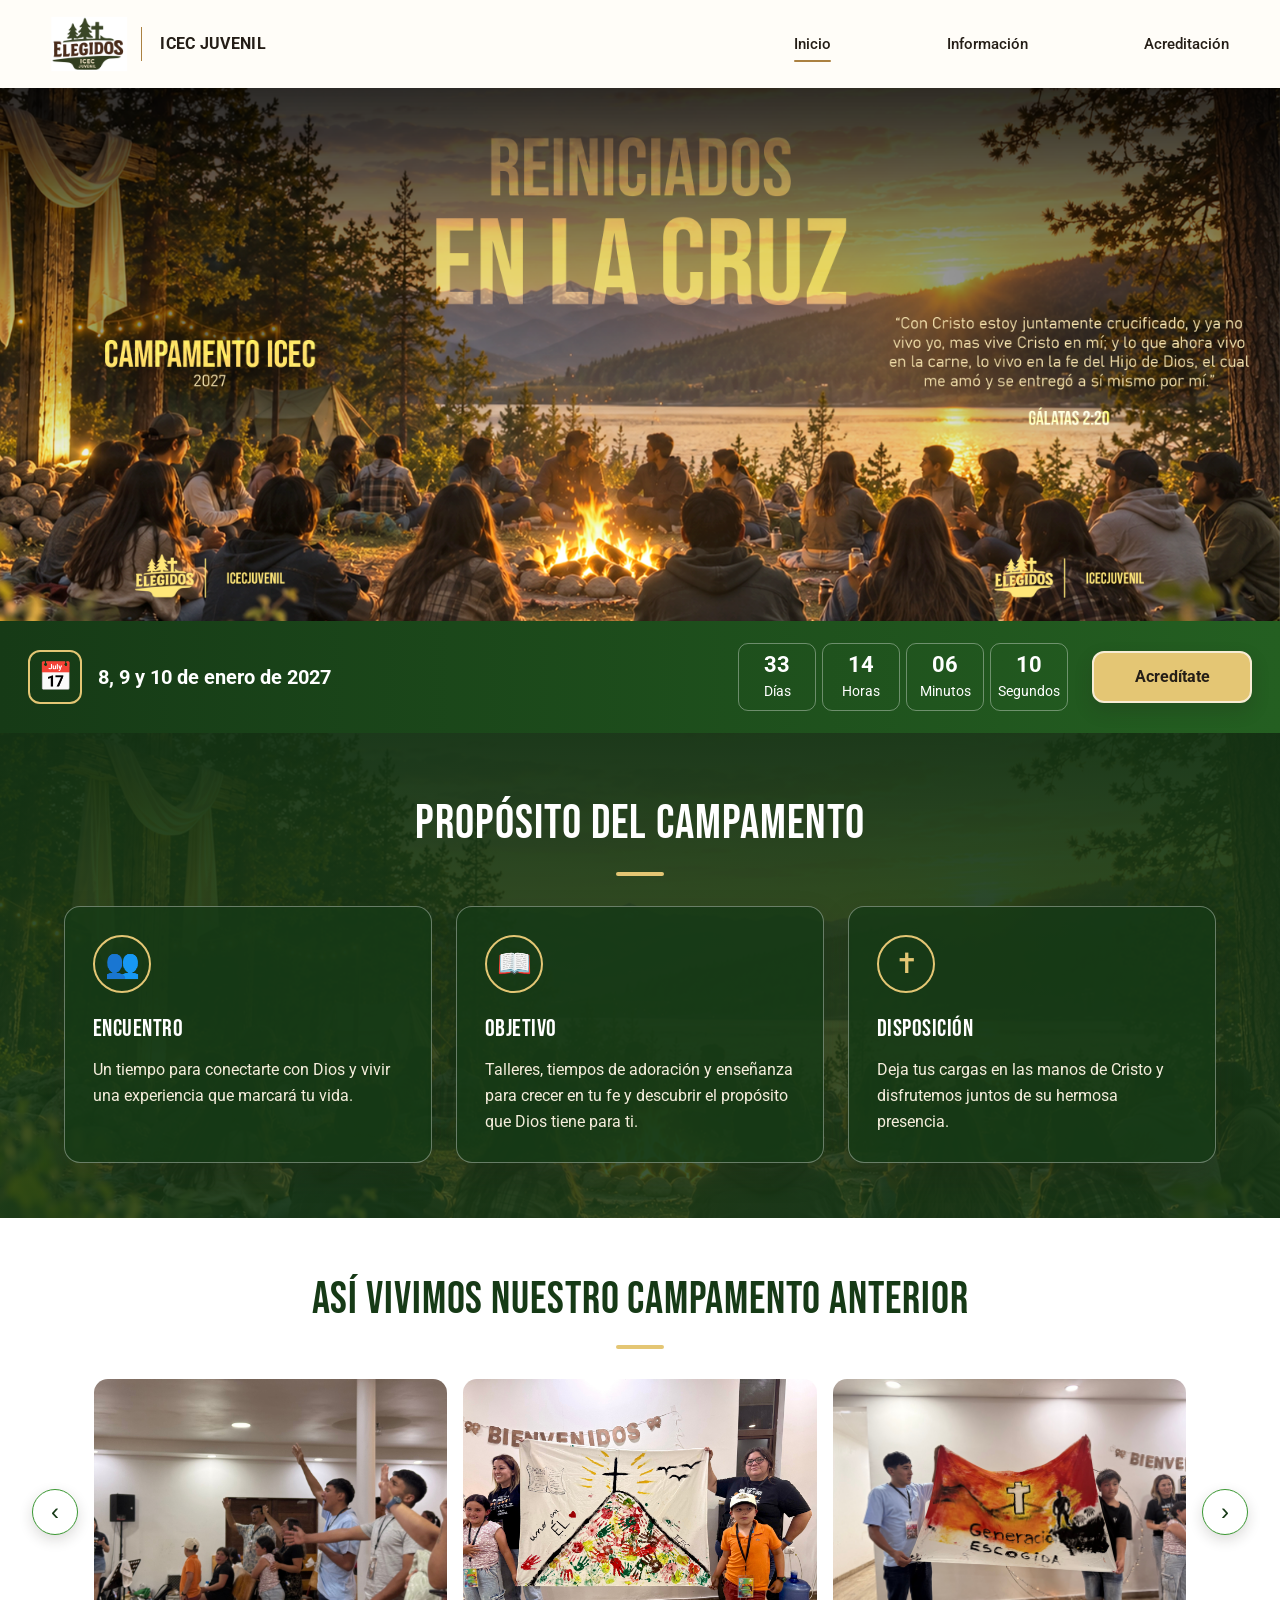
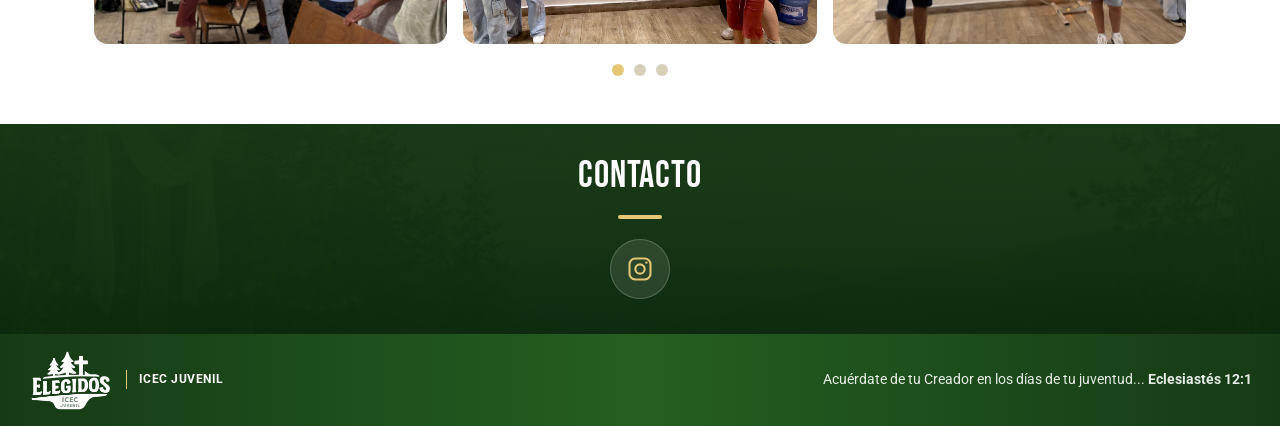
==== commit 6997eb22: "Actualizo avances de la pagina de acreditacion 03-11-2026" ====
--- a/Frontend/index.html
+++ b/Frontend/index.html
@@ -60,10 +60,7 @@
                 Acreditación
             </a>
 
-            <a href="#contacto">
-                Contacto
-            </a>
-
+           
         </nav>
 
     </header>
--- a/Frontend/style.css
+++ b/Frontend/style.css
@@ -7,17 +7,12 @@
    ================================================== */
 
 :root {
-    /* Paleta oficial entregada por la diseñadora */
     --color-oscuro: #251e17;
     --dorado-claro: #e4c674;
     --dorado-medio: #ab8141;
     --verde-principal: #3b9833;
-
-    /* Tonalidades de apoyo */
     --verde-profundo: #163a16;
     --verde-intermedio: #245f21;
-
-    /* Colores funcionales */
     --crema: #f7ecd4;
     --blanco: #ffffff;
     --texto: #251e17;
@@ -43,17 +38,13 @@
 
 body {
     min-height: 100vh;
-
     color: var(--texto);
     background-color: var(--crema);
-
     font-family: "Roboto", Arial, sans-serif;
     line-height: 1.5;
-
     overflow-x: hidden;
 }
 
-/* Fuente oficial para los títulos */
 h1,
 h2,
 h3,
@@ -64,10 +55,6 @@
     letter-spacing: 0.02em;
 }
 
-/*
- * El contenido principal ocupa todo el ancho.
- * Cada formulario controla su propio ancho más adelante.
- */
 main {
     width: 100%;
     margin: 0;
@@ -77,12 +64,15 @@
     max-width: 100%;
 }
 
+[hidden] {
+    display: none !important;
+}
+
 
 /* ==================================================
    3. ENCABEZADO Y MENÚ PRINCIPAL
    ================================================== */
 
-/* Franja superior de ancho completo */
 .encabezado {
     display: flex;
     align-items: center;
@@ -100,7 +90,6 @@
     box-shadow: none;
 }
 
-/* Agrupa el logo, el separador y el nombre */
 .marca {
     display: flex;
     align-items: center;
@@ -111,7 +100,6 @@
     text-decoration: none;
 }
 
-/* Ajuste del espacio interno del archivo del logo */
 .marca img {
     display: block;
     flex-shrink: 0;
@@ -125,7 +113,6 @@
     clip-path: inset(25% 30% 24% 30%);
 }
 
-/* Nombre ubicado al lado del logo */
 .marca .nombre-marca,
 .marca span {
     max-width: none;
@@ -143,7 +130,6 @@
     white-space: nowrap;
 }
 
-/* Distribución horizontal del menú */
 .menu-principal {
     display: flex;
     align-items: center;
@@ -155,7 +141,6 @@
     margin-left: auto;
 }
 
-/* Enlaces del menú */
 .menu-principal a {
     position: relative;
     padding: 10px 0;
@@ -177,10 +162,8 @@
     outline: none;
 }
 
-/* Línea bajo el enlace de la página actual */
 .menu-principal a[aria-current="page"]::after {
     content: "";
-
     position: absolute;
     right: 0;
     bottom: 3px;
@@ -230,7 +213,6 @@
     outline-offset: 3px;
 }
 
-/* Botón de acreditación */
 .boton-secundario {
     color: var(--color-oscuro);
     background-color: var(--dorado-claro);
@@ -262,7 +244,6 @@
     overflow: hidden;
 }
 
-/* Título disponible para lectores de pantalla */
 .titulo-oculto {
     position: absolute;
 
@@ -277,10 +258,8 @@
     border: 0;
 }
 
-/* Imagen principal del campamento */
 .portada .afiche-oficial {
     display: block;
-
     width: 100%;
     max-width: none;
     height: auto;
@@ -294,10 +273,7 @@
 
 .portada-informacion {
     display: grid;
-    grid-template-columns:
-        minmax(260px, 1fr)
-        auto
-        auto;
+    grid-template-columns: minmax(260px, 1fr) auto auto;
     align-items: center;
     gap: 24px;
 
@@ -305,7 +281,6 @@
     padding: 22px 28px;
 
     color: var(--blanco);
-
     background: linear-gradient(
         90deg,
         var(--verde-profundo),
@@ -313,7 +288,6 @@
     );
 }
 
-/* Fecha del campamento */
 .fecha-destacada {
     display: flex;
     align-items: center;
@@ -342,7 +316,6 @@
     font-weight: 700;
 }
 
-/* Contador */
 .contador-detallado {
     display: grid;
     grid-template-columns: repeat(4, minmax(68px, 1fr));
@@ -370,7 +343,6 @@
 .unidad-contador span {
     display: block;
     margin-top: 4px;
-
     font-size: 0.85rem;
 }
 
@@ -400,11 +372,7 @@
             rgba(22, 58, 22, 0.82),
             rgba(22, 58, 22, 0.82)
         ),
-        url("Logos/imagen.png");
-
-    background-position: center;
-    background-size: cover;
-    background-repeat: no-repeat;
+        url("Logos/imagen.png") center / cover no-repeat;
 
     border-radius: 0;
     overflow: hidden;
@@ -420,7 +388,6 @@
 
 .titulo-seccion::after {
     content: "";
-
     display: block;
 
     width: 48px;
@@ -444,7 +411,6 @@
     padding: 28px;
 
     background-color: rgba(22, 58, 22, 0.84);
-
     border: 1px solid rgba(255, 255, 255, 0.35);
     border-radius: 16px;
 
@@ -558,7 +524,6 @@
     font-weight: 700;
 }
 
-/* Terminación irregular debajo del banner */
 .banner-acreditacion::after {
     content: "";
 
@@ -592,21 +557,29 @@
     );
 }
 
+
 /* ==================================================
    9. FORMULARIO DE ACREDITACIÓN
    ================================================== */
 
-/* Limita el ancho del formulario y lo centra */
+.pagina-acreditacion {
+    background:
+        url("Logos/fondo-bosque.svg")
+        center bottom / 100% 340px no-repeat,
+        linear-gradient(
+            180deg,
+            var(--crema) 0%,
+            #fbf8ef 55%,
+            #eee8d4 100%
+        );
+}
+
 .pagina-acreditacion .contenido-acreditacion {
     width: min(1040px, calc(100% - 32px));
     margin: 0 auto;
     padding: 34px 0 80px;
 }
 
-/*
- * Elimina la antigua caja exterior.
- * Ahora cada sección del formulario funciona como una tarjeta.
- */
 .pagina-acreditacion .acreditacion {
     padding: 0;
     background-color: transparent;
@@ -614,7 +587,6 @@
     border-radius: 0;
 }
 
-/* Encabezado principal del formulario */
 .pagina-acreditacion .cabecera-formulario {
     margin-bottom: 26px;
     text-align: center;
@@ -630,7 +602,6 @@
 
 .pagina-acreditacion .cabecera-formulario h1::after {
     content: "";
-
     display: block;
 
     width: 56px;
@@ -649,13 +620,11 @@
     line-height: 1.5;
 }
 
-/* Distribución vertical de las tarjetas */
 .pagina-acreditacion .formulario-acreditacion {
     display: grid;
     gap: 18px;
 }
 
-/* Tarjeta correspondiente a cada grupo del formulario */
 .pagina-acreditacion .grupo-formulario,
 .pagina-acreditacion .tarjeta-formulario {
     min-width: 0;
@@ -669,10 +638,6 @@
     box-shadow: 0 8px 24px rgba(37, 30, 23, 0.1);
 }
 
-/*
- * Los títulos ahora se muestran dentro de las tarjetas.
- * Por eso el legend tradicional queda oculto visualmente.
- */
 .pagina-acreditacion .grupo-formulario > legend {
     position: absolute;
 
@@ -687,7 +652,6 @@
     border: 0;
 }
 
-/* Encabezado interior de cada tarjeta */
 .pagina-acreditacion .cabecera-grupo-formulario {
     display: flex;
     align-items: center;
@@ -696,7 +660,6 @@
     margin-bottom: 18px;
 }
 
-/* Círculo dorado que contiene el icono */
 .pagina-acreditacion .icono-grupo-formulario {
     display: grid;
     place-items: center;
@@ -709,11 +672,11 @@
     background-color: #fbefd0;
     border-radius: 50%;
 
+    font-family: "Segoe UI Symbol", Arial, sans-serif;
     font-size: 1.45rem;
     line-height: 1;
 }
 
-/* Textos del encabezado de cada tarjeta */
 .pagina-acreditacion .texto-grupo-formulario {
     min-width: 0;
 }
@@ -737,21 +700,18 @@
     line-height: 1.4;
 }
 
-/* Organiza los campos en dos columnas */
 .pagina-acreditacion .campos-grid {
     display: grid;
     grid-template-columns: repeat(2, minmax(0, 1fr));
     gap: 16px 26px;
 }
 
-/* Campos del contacto de emergencia */
 .pagina-acreditacion .campos-grid-emergencia {
     display: grid;
     grid-template-columns: 1.2fr 1fr 1fr;
     gap: 18px;
 }
 
-/* Estructura general de cada campo */
 .pagina-acreditacion .campo {
     display: flex;
     flex-direction: column;
@@ -766,24 +726,20 @@
     line-height: 1.3;
 }
 
-/* Asterisco de campos obligatorios */
 .pagina-acreditacion .obligatorio {
     color: #b63a2e;
 }
 
-/* Texto que identifica un campo opcional */
 .pagina-acreditacion .texto-opcional {
     color: #73736d;
     font-size: 0.82rem;
     font-weight: 400;
 }
 
-/* Contenedor que permite colocar iconos dentro de los controles */
 .pagina-acreditacion .control-campo {
     position: relative;
 }
 
-/* Iconos interiores */
 .pagina-acreditacion .control-campo .icono-campo {
     position: absolute;
     top: 50%;
@@ -798,7 +754,6 @@
     transform: translateY(-50%);
 }
 
-/* Apariencia compartida por todos los controles */
 .pagina-acreditacion .campo input,
 .pagina-acreditacion .campo select,
 .pagina-acreditacion .campo textarea {
@@ -815,25 +770,21 @@
     font: inherit;
 }
 
-/* Espacio para los iconos ubicados dentro de inputs */
 .pagina-acreditacion .control-campo input {
     padding-left: 46px;
 }
 
-/* Área de texto */
 .pagina-acreditacion .campo textarea {
     min-height: 100px;
     resize: vertical;
 }
 
-/* Texto de ayuda situado debajo de un campo */
 .pagina-acreditacion .campo small {
     color: #6a6a63;
     font-size: 0.8rem;
     line-height: 1.35;
 }
 
-/* Estado activo de inputs, select y textarea */
 .pagina-acreditacion .campo input:focus,
 .pagina-acreditacion .campo select:focus,
 .pagina-acreditacion .campo textarea:focus {
@@ -841,11 +792,6 @@
     outline: 3px solid rgba(228, 198, 116, 0.3);
 }
 
-/* ==================================================
-   VALOR DE LA ACREDITACIÓN
-   ================================================== */
-
-/* Franja dorada ubicada dentro de Datos personales */
 .pagina-acreditacion .resumen-valor-acreditacion {
     display: flex;
     align-items: center;
@@ -866,7 +812,6 @@
     border-radius: 10px;
 }
 
-/* Agrupa el icono y la explicación del valor */
 .pagina-acreditacion .texto-valor-acreditacion {
     display: flex;
     align-items: center;
@@ -874,7 +819,6 @@
     min-width: 0;
 }
 
-/* Icono de la franja de valor */
 .pagina-acreditacion .icono-valor-acreditacion {
     display: grid;
     place-items: center;
@@ -887,7 +831,6 @@
     font-size: 1.45rem;
 }
 
-/* Título y descripción del valor */
 .pagina-acreditacion .texto-valor-acreditacion strong {
     display: block;
     margin-bottom: 2px;
@@ -904,7 +847,6 @@
     line-height: 1.35;
 }
 
-/* Monto calculado de la acreditación */
 .pagina-acreditacion .valor-acreditacion,
 .pagina-acreditacion #valor-acreditacion {
     flex-shrink: 0;
@@ -912,25 +854,15 @@
     color: #74540d;
     font-family: "Bebas Neue", "Arial Narrow", sans-serif;
     font-size: clamp(1.55rem, 3vw, 2rem);
-    font-weight: 400;
     line-height: 1;
     text-align: right;
 }
 
-/* ==================================================
-   INFORMACIÓN DE SALUD
-   ================================================== */
-
-/* Distribuye verticalmente las preguntas de salud */
 .pagina-acreditacion .campos-salud {
     display: grid;
     gap: 18px;
 }
 
-/*
- * Una pregunta utiliza una columna.
- * Cuando aparece su campo adicional, ambos se muestran lado a lado.
- */
 .pagina-acreditacion .fila-salud {
     display: grid;
     grid-template-columns: minmax(0, 1fr);
@@ -943,17 +875,13 @@
     grid-template-columns: repeat(2, minmax(0, 1fr));
 }
 
-/* ==================================================
-   ACOMPAÑANTES
-   ================================================== */
-
 .pagina-acreditacion .campo-acompanantes {
     display: grid;
     grid-template-columns: minmax(260px, 0.8fr) minmax(0, 1.2fr);
     gap: 24px;
     align-items: end;
 }
-/* Pregunta principal de la sección Acompañantes */
+
 .pagina-acreditacion .campo-acompanantes label {
     font-size: 1.05rem;
     font-weight: 700;
@@ -967,11 +895,6 @@
     line-height: 1.45;
 }
 
-/* ==================================================
-   CONFIRMACIÓN Y BOTÓN FINAL
-   ================================================== */
-
-/* Tarjeta final de autorización */
 .pagina-acreditacion .tarjeta-confirmacion {
     padding: 18px 24px;
 
@@ -981,7 +904,6 @@
     box-shadow: 0 8px 24px rgba(37, 30, 23, 0.1);
 }
 
-/* Coloca la autorización sobre el botón */
 .pagina-acreditacion .confirmacion-formulario {
     display: flex;
     flex-direction: column;
@@ -991,7 +913,6 @@
     margin: 0;
 }
 
-/* Casilla de autorización */
 .pagina-acreditacion .casilla-confirmacion {
     display: flex;
     align-items: flex-start;
@@ -1015,7 +936,6 @@
     accent-color: var(--dorado-medio);
 }
 
-/* Botón para guardar el perfil */
 .pagina-acreditacion .boton-guardar {
     width: min(360px, 100%);
     padding: 13px 22px;
@@ -1045,219 +965,1143 @@
     box-shadow: 0 7px 16px rgba(37, 30, 23, 0.2);
 }
 
-/* Indicador visible para navegación mediante teclado */
 .pagina-acreditacion .boton-guardar:focus-visible {
     outline: 3px solid var(--dorado-claro);
     outline-offset: 3px;
 }
 
-/* Elementos mostrados u ocultados mediante JavaScript */
-[hidden] {
-    display: none !important;
-}
-
-/* ==================================================
-   ADAPTACIÓN PARA TABLETAS
-   ================================================== */
-
-@media (max-width: 850px) {
-
-    .pagina-acreditacion .contenido-acreditacion {
-        width: min(720px, calc(100% - 24px));
-        padding: 28px 0 60px;
-    }
-
-    .pagina-acreditacion .campos-grid-emergencia {
-        grid-template-columns: repeat(2, minmax(0, 1fr));
-    }
-
-    .pagina-acreditacion .campo-acompanantes {
-        grid-template-columns: 1fr;
-        gap: 14px;
-    }
-}
-
-/* ==================================================
-   ADAPTACIÓN PARA CELULARES
-   ================================================== */
-
-@media (max-width: 600px) {
-
-    .pagina-acreditacion .contenido-acreditacion {
-        width: calc(100% - 20px);
-        padding: 24px 0 46px;
-    }
-
-    .pagina-acreditacion .cabecera-formulario {
-        margin-bottom: 22px;
-    }
-
-    .pagina-acreditacion .cabecera-formulario h1 {
-        font-size: 2.25rem;
-    }
-
-    .pagina-acreditacion .cabecera-formulario p {
-        font-size: 0.95rem;
-    }
-
-    .pagina-acreditacion .grupo-formulario,
-    .pagina-acreditacion .tarjeta-formulario,
-    .pagina-acreditacion .tarjeta-confirmacion {
-        padding: 18px 16px;
-        border-radius: 12px;
-    }
-
-    .pagina-acreditacion .cabecera-grupo-formulario {
-        align-items: flex-start;
-        gap: 11px;
-    }
-
-    .pagina-acreditacion .icono-grupo-formulario {
-        flex-basis: 44px;
-
-        width: 44px;
-        height: 44px;
-
-        font-size: 1.25rem;
-    }
-
-    .pagina-acreditacion .texto-grupo-formulario h2,
-    .pagina-acreditacion .texto-grupo-formulario h3 {
-        font-size: 1.1rem;
-    }
-
-    .pagina-acreditacion .campos-grid,
-    .pagina-acreditacion .campos-grid-emergencia,
-    .pagina-acreditacion .fila-salud,
-    .pagina-acreditacion
-    .fila-salud:has(> .campo-condicional:not([hidden])) {
-        grid-template-columns: 1fr;
-    }
-
-    .pagina-acreditacion .resumen-valor-acreditacion {
-        align-items: flex-start;
-        flex-direction: column;
-        gap: 10px;
-    }
-
-    .pagina-acreditacion .valor-acreditacion,
-    .pagina-acreditacion #valor-acreditacion {
-        width: 100%;
-        text-align: left;
-    }
-}
-
-
-
-
-
-/* ==================================================
-   10. RESUMEN Y DATOS DEL PAGO
-   ================================================== */
-
-.datos-bancarios {
-    padding: 20px;
-
-    background-color: var(--crema);
-    border-radius: 12px;
-}
-
-.datos-bancarios p {
-    margin: 6px 0;
-}
-
-.total-acreditacion {
+
+/* ==================================================
+   10. PÁGINA DE RESUMEN Y PAGO
+   ================================================== */
+
+.pagina-pago {
+    background:
+        url("Logos/fondo-bosque.svg")
+        center bottom / 100% 340px no-repeat,
+        linear-gradient(
+            180deg,
+            var(--crema) 0%,
+            #fbf8ef 55%,
+            #eee8d4 100%
+        );
+}
+
+.pagina-pago .banner-pago {
+    width: 100%;
+    height: clamp(230px, 28vw, 350px);
+    overflow: hidden;
+}
+
+.pagina-pago .banner-pago img {
     display: block;
-    margin-top: 10px;
-
-    color: var(--verde-principal);
-    font-size: 1.5rem;
+
+    width: 100%;
+    height: 100%;
+
+    object-fit: cover;
+    object-position: center 58%;
+}
+
+.pagina-pago .contenido-pago {
+    width: min(1040px, calc(100% - 32px));
+    margin: 0 auto;
+    padding: 30px 0 72px;
+}
+
+.pagina-pago .cabecera-pago {
+    margin-bottom: 26px;
+}
+
+.pagina-pago .cabecera-pago h1 {
+    margin: 0 0 9px;
+
+    color: var(--verde-profundo);
+    font-family: "Roboto", Arial, sans-serif;
+    font-size: clamp(2.4rem, 5vw, 3.35rem);
+    font-weight: 800;
+    line-height: 1.05;
+}
+
+.pagina-pago .cabecera-pago p {
+    margin: 0;
+
+    color: #55554f;
+    font-size: 1.05rem;
+    line-height: 1.5;
+}
+
+.pagina-pago .tarjeta-pago {
+    min-width: 0;
+    margin: 0 0 18px;
+    padding: 20px 24px;
+
+    background-color: rgba(255, 255, 255, 0.96);
+    border: 0;
+    border-radius: 15px;
+
+    box-shadow: 0 8px 24px rgba(37, 30, 23, 0.1);
+}
+
+.pagina-pago .cabecera-tarjeta-pago {
+    display: flex;
+    align-items: center;
+    gap: 14px;
+
+    margin-bottom: 18px;
+}
+
+.pagina-pago .icono-tarjeta-pago {
+    display: grid;
+    place-items: center;
+    flex: 0 0 48px;
+
+    width: 48px;
+    height: 48px;
+
+    color: var(--verde-profundo);
+    background-color: #eef3e9;
+    border-radius: 50%;
+
+    font-family: "Segoe UI Symbol", Arial, sans-serif;
+    font-size: 1.3rem;
     font-weight: 700;
-}
-
-
-/* ==================================================
-   11. ACOMPAÑANTES
-   ================================================== */
-
-.boton-agregar {
-    margin-top: 12px;
-    padding: 13px 20px;
-
+    line-height: 1;
+}
+
+.pagina-pago .cabecera-tarjeta-pago h2 {
+    flex: 1;
+    margin: 0;
+
+    color: var(--verde-profundo);
+    font-family: "Roboto", Arial, sans-serif;
+    font-size: 1.3rem;
+    font-weight: 800;
+    line-height: 1.2;
+}
+
+.pagina-pago .texto-cabecera-tarjeta-pago {
+    flex: 1;
+    min-width: 0;
+}
+
+.pagina-pago .texto-cabecera-tarjeta-pago p {
+    margin: 0;
+
+    color: #686862;
+    font-size: 0.86rem;
+    line-height: 1.4;
+}
+
+.pagina-pago .texto-oculto {
+    position: absolute;
+
+    width: 1px;
+    height: 1px;
+    padding: 0;
+    margin: -1px;
+
+    overflow: hidden;
+    clip: rect(0 0 0 0);
+    white-space: nowrap;
+    border: 0;
+}
+
+.pagina-pago .estado-inscripcion {
+    flex-shrink: 0;
+
+    padding: 8px 18px;
+
+    color: var(--verde-profundo);
+    background-color: #eef3e9;
+    border-radius: 999px;
+
+    font-size: 0.8rem;
+    font-weight: 700;
+}
+
+.pagina-pago .mensaje-cargado-pago,
+.pagina-pago .mensaje-sin-datos-pago {
+    margin: 0;
+    padding: 16px;
+
+    color: #666a64;
+    text-align: center;
+
+    background-color: #fafbf8;
+    border: 1px dashed #ced2ca;
+    border-radius: 9px;
+}
+
+.pagina-pago .datos-persona-pago,
+.pagina-pago .fila-acompanante-pago {
+    display: grid;
+    grid-template-columns:
+        minmax(0, 1.2fr)
+        minmax(0, 0.8fr)
+        minmax(0, 1.3fr)
+        minmax(110px, 0.5fr);
+    gap: 18px;
+    align-items: end;
+}
+
+.pagina-pago .fila-acompanante-pago {
+    padding: 15px 0;
+}
+
+.pagina-pago
+.fila-acompanante-pago
++ .fila-acompanante-pago {
+    border-top: 1px solid #e2e2de;
+}
+
+.pagina-pago .dato-pago small {
+    display: block;
+    margin-bottom: 4px;
+
+    color: #6d716d;
+    font-size: 0.72rem;
+    font-weight: 700;
+    letter-spacing: 0.04em;
+    text-transform: uppercase;
+}
+
+.pagina-pago .dato-pago strong,
+.pagina-pago .dato-pago span {
+    display: block;
+
+    color: var(--texto);
+    overflow-wrap: anywhere;
+
+    font-size: 0.95rem;
+    font-weight: 500;
+}
+
+.pagina-pago .dato-valor-pago {
+    padding-left: 20px;
+    border-left: 1px solid #ddddda;
+}
+
+.pagina-pago .dato-valor-pago strong {
+    color: var(--verde-profundo);
+    font-size: 1.25rem;
+    font-weight: 800;
+}
+
+/* Botón para agregar acompañantes desde el resumen */
+.pagina-pago .boton-agregar-acompanante-pago {
+    display: inline-flex;
+    align-items: center;
+    justify-content: center;
+    gap: 10px;
+
+    width: fit-content;
+    min-height: 50px;
+    margin: 16px 0 0 auto;
+    padding: 12px 22px;
+
+    color: var(--color-oscuro);
+    background-color: #d8a326;
+    border: 2px solid #d8a326;
+    border-radius: 9px;
+
+    text-decoration: none;
+    font-size: 0.92rem;
+    font-weight: 700;
+
+    transition:
+        color 0.2s,
+        background-color 0.2s,
+        border-color 0.2s,
+        transform 0.2s;
+}
+
+.pagina-pago .boton-agregar-acompanante-pago span {
+    font-size: 1.2rem;
+    font-weight: 800;
+    line-height: 1;
+}
+
+.pagina-pago .boton-agregar-acompanante-pago:hover {
     color: var(--blanco);
-    background-color: var(--verde-principal);
-
-    border: 0;
-    border-radius: 12px;
+    background-color: var(--color-oscuro);
+    border-color: var(--color-oscuro);
+    transform: translateY(-1px);
+}
+
+.pagina-pago .resumen-total-pago {
+    display: grid;
+    grid-template-columns: auto minmax(0, 1fr) auto;
+    align-items: center;
+    gap: 16px;
+
+    margin-bottom: 18px;
+    padding: 16px 24px;
+
+    color: var(--blanco);
+    background: linear-gradient(
+        110deg,
+        var(--verde-profundo),
+        #0b472d
+    );
+}
+
+.pagina-pago .icono-total-pago {
+    display: grid;
+    place-items: center;
+
+    width: 50px;
+    height: 50px;
+
+    color: var(--dorado-claro);
+    background-color: rgba(228, 198, 116, 0.18);
+    border-radius: 50%;
+
+    font-size: 1.35rem;
+    font-weight: 800;
+}
+
+.pagina-pago .texto-total-pago h2 {
+    margin: 0 0 2px;
+
+    color: var(--blanco);
+    font-family: "Roboto", Arial, sans-serif;
+    font-size: 1.25rem;
+    font-weight: 800;
+}
+
+.pagina-pago .texto-total-pago p {
+    margin: 0;
+
+    color: rgba(255, 255, 255, 0.8);
+    font-size: 0.82rem;
+}
+
+.pagina-pago .monto-total-pago {
+    margin: 0;
+    padding-left: 24px;
+
+    color: var(--dorado-claro);
+    border-left: 1px solid rgba(255, 255, 255, 0.35);
+
+    font-family: "Bebas Neue", "Arial Narrow", sans-serif;
+    font-size: clamp(2.3rem, 4vw, 3.2rem);
+    line-height: 1;
+    white-space: nowrap;
+}
+
+.pagina-pago .contenido-datos-bancarios {
+    display: grid;
+    grid-template-columns: minmax(0, 1.35fr) minmax(270px, 0.65fr);
+    gap: 28px;
+    align-items: center;
+}
+
+.pagina-pago .lista-datos-bancarios {
+    display: grid;
+    gap: 8px;
+    margin: 0;
+}
+
+.pagina-pago .lista-datos-bancarios div {
+    display: grid;
+    grid-template-columns: 170px minmax(0, 1fr);
+    gap: 16px;
+}
+
+.pagina-pago .lista-datos-bancarios dt,
+.pagina-pago .lista-datos-bancarios dd {
+    margin: 0;
+
+    color: var(--texto);
+    font-size: 0.88rem;
+    line-height: 1.35;
+}
+
+.pagina-pago .lista-datos-bancarios dt {
+    font-weight: 700;
+}
+
+.pagina-pago .aviso-transferencia {
+    display: flex;
+    align-items: flex-start;
+    gap: 13px;
+
+    padding: 17px;
+
+    color: var(--verde-profundo);
+    background-color: #eef2e8;
+    border-radius: 10px;
+}
+
+.pagina-pago .icono-aviso-transferencia {
+    display: grid;
+    place-items: center;
+    flex: 0 0 30px;
+
+    width: 30px;
+    height: 30px;
+
+    color: var(--verde-profundo);
+
+    font-family: "Segoe UI Symbol", Arial, sans-serif;
+    font-size: 1.45rem;
+    font-weight: 700;
+    line-height: 1;
+}
+
+.pagina-pago .aviso-transferencia strong {
+    display: block;
+    margin-bottom: 4px;
+}
+
+.pagina-pago .aviso-transferencia p {
+    margin: 0 0 7px;
+
+    color: #54594f;
+    font-size: 0.82rem;
+    line-height: 1.4;
+}
+
+.pagina-pago .total-transferencia-bancaria {
+    color: var(--verde-profundo);
+    font-size: 1.05rem;
+}
+
+.pagina-pago .formulario-comprobante {
+    margin: 0;
+}
+
+.pagina-pago .campos-comprobante {
+    display: grid;
+    grid-template-columns:
+        minmax(0, 1fr)
+        minmax(210px, 0.75fr)
+        minmax(280px, 1fr);
+    gap: 18px;
+    align-items: start;
+}
+
+.pagina-pago .campo {
+    display: flex;
+    flex-direction: column;
+    gap: 7px;
+    min-width: 0;
+}
+
+.pagina-pago .campo label {
+    color: var(--texto);
+    font-size: 0.86rem;
+    font-weight: 700;
+}
+
+.pagina-pago .obligatorio {
+    color: #bd3237;
+}
+
+.pagina-pago .campo input:not([type="file"]) {
+    width: 100%;
+    min-height: 48px;
+    padding: 11px 14px;
+
+    color: var(--texto);
+    background-color: var(--blanco);
+
+    border: 1px solid #c9ccc6;
+    border-radius: 8px;
+
+    font: inherit;
+}
+
+.pagina-pago .campo input:focus {
+    border-color: var(--dorado-medio);
+    outline: 3px solid rgba(228, 198, 116, 0.3);
+}
+
+.pagina-pago .entrada-comprobante {
+    position: absolute;
+
+    width: 1px;
+    height: 1px;
+    margin: -1px;
+
+    overflow: hidden;
+    opacity: 0;
+}
+
+.pagina-pago .zona-comprobante {
+    display: flex;
+    align-items: center;
+    justify-content: center;
+    flex-direction: column;
+    gap: 5px;
+
+    min-height: 115px;
+    padding: 14px;
+
+    color: #676b65;
+    text-align: center;
+
+    background-color: #fcfcfa;
+    border: 1px dashed #9da39b;
+    border-radius: 9px;
+
+    cursor: pointer;
+
+    transition:
+        color 0.2s,
+        border-color 0.2s,
+        background-color 0.2s;
+}
+
+.pagina-pago .zona-comprobante:hover {
+    color: var(--verde-profundo);
+    background-color: #f4f7f0;
+    border-color: var(--verde-profundo);
+}
+
+.pagina-pago .icono-subir-comprobante {
+    color: var(--verde-profundo);
+    font-size: 1.7rem;
+    font-weight: 700;
+}
+
+.pagina-pago .zona-comprobante strong {
+    font-size: 0.82rem;
+}
+
+.pagina-pago .zona-comprobante small {
+    font-size: 0.74rem;
+    font-weight: 400;
+}
+
+.pagina-pago .nombre-archivo-comprobante {
+    min-height: 18px;
+    margin: 3px 0 0;
+
+    color: var(--verde-profundo);
+    font-size: 0.76rem;
+    font-weight: 700;
+    overflow-wrap: anywhere;
+}
+
+.pagina-pago .casilla-confirmacion-pago {
+    display: flex;
+    align-items: flex-start;
+    gap: 10px;
+
+    margin-top: 18px;
+
+    color: #55554f;
+    font-size: 0.84rem;
+    line-height: 1.4;
+
+    cursor: pointer;
+}
+
+.pagina-pago .casilla-confirmacion-pago input {
+    flex-shrink: 0;
+
+    width: 19px;
+    height: 19px;
+    margin-top: 1px;
+
+    accent-color: var(--dorado-medio);
+}
+
+.pagina-pago .acciones-pago {
+    display: grid;
+    grid-template-columns: repeat(2, minmax(0, 280px));
+    justify-content: center;
+    gap: 16px;
+
+    margin: 24px 0;
+}
+
+.pagina-pago .boton-volver-pago,
+.pagina-pago .boton-enviar-comprobante {
+    display: inline-flex;
+    align-items: center;
+    justify-content: center;
+    gap: 10px;
+
+    min-height: 50px;
+    padding: 12px 22px;
+
+    border-radius: 9px;
 
     cursor: pointer;
 
     font: inherit;
     font-weight: 700;
-}
-
-.boton-agregar:hover {
+    text-decoration: none;
+
+    transition:
+        color 0.2s,
+        background-color 0.2s,
+        border-color 0.2s,
+        transform 0.2s;
+}
+
+.pagina-pago .boton-volver-pago {
+    color: var(--verde-profundo);
+    background-color: transparent;
+    border: 2px solid var(--verde-profundo);
+}
+
+.pagina-pago .boton-enviar-comprobante {
+    color: var(--color-oscuro);
+    background-color: #d8a326;
+    border: 2px solid #d8a326;
+}
+
+.pagina-pago .boton-volver-pago:hover,
+.pagina-pago .boton-enviar-comprobante:hover {
+    color: var(--blanco);
     background-color: var(--color-oscuro);
-}
-
-.tarjeta-acompanante {
-    margin-top: 24px;
-    padding: 24px;
-
-    background-color: var(--color-fondo-tarjeta);
-    border: 2px solid var(--verde-principal);
-    border-radius: 16px;
-}
-
-.encabezado-acompanante {
+    border-color: var(--color-oscuro);
+    transform: translateY(-1px);
+}
+
+.pagina-pago button:focus-visible,
+.pagina-pago a:focus-visible,
+.pagina-pago .zona-comprobante:focus-within {
+    outline: 3px solid var(--dorado-claro);
+    outline-offset: 3px;
+}
+
+.pagina-pago .estado-pago {
+    color: var(--verde-profundo);
+}
+
+.pagina-pago .estado-pago p {
+    margin: 0;
+
+    color: #55554f;
+    line-height: 1.5;
+}
+
+
+/* ==================================================
+   11. PÁGINA DE ACOMPAÑANTES
+   ================================================== */
+
+.pagina-acompanantes {
+    background:
+        url("Logos/fondo-bosque.svg")
+        center bottom / 100% 340px no-repeat,
+        linear-gradient(
+            180deg,
+            var(--crema) 0%,
+            #fbf7eb 55%,
+            #f0ead5 100%
+        );
+}
+
+.pagina-acompanantes .banner-acompanantes {
+    width: 100%;
+    height: clamp(210px, 25vw, 330px);
+    overflow: hidden;
+}
+
+.pagina-acompanantes .banner-acompanantes img {
+    display: block;
+
+    width: 100%;
+    height: 100%;
+
+    object-fit: cover;
+    object-position: center 62%;
+}
+
+.pagina-acompanantes .contenido-acompanantes {
+    width: min(980px, calc(100% - 32px));
+    margin: 0 auto;
+    padding: 28px 0 72px;
+}
+
+.pagina-acompanantes .cabecera-acompanantes {
+    margin-bottom: 28px;
+    text-align: center;
+}
+
+.pagina-acompanantes .cabecera-acompanantes h1 {
+    margin: 0;
+
+    color: var(--verde-profundo);
+    font-family: "Roboto", Arial, sans-serif;
+    font-size: clamp(2.2rem, 5vw, 3.1rem);
+    font-weight: 800;
+    line-height: 1.05;
+}
+
+.pagina-acompanantes .cabecera-acompanantes h1::after {
+    content: "";
+    display: block;
+
+    width: 58px;
+    height: 4px;
+    margin: 13px auto 14px;
+
+    background-color: var(--dorado-claro);
+    border-radius: 999px;
+}
+
+.pagina-acompanantes .cabecera-acompanantes p {
+    margin: 3px 0;
+
+    color: #62625c;
+    font-size: 1rem;
+    line-height: 1.45;
+}
+
+.pagina-acompanantes .formulario-acompanante {
+    display: grid;
+    gap: 18px;
+}
+
+.pagina-acompanantes .tarjeta-acompanantes {
+    min-width: 0;
+    margin: 0 0 18px;
+    padding: 20px 24px;
+
+    background-color: rgba(255, 255, 255, 0.96);
+    border: 0;
+    border-radius: 15px;
+
+    box-shadow: 0 8px 24px rgba(37, 30, 23, 0.1);
+}
+
+.pagina-acompanantes .cabecera-tarjeta-acompanantes {
+    display: flex;
+    align-items: center;
+    gap: 14px;
+
+    margin-bottom: 18px;
+}
+
+.pagina-acompanantes .icono-tarjeta-acompanantes {
+    display: grid;
+    place-items: center;
+    flex: 0 0 50px;
+
+    width: 50px;
+    height: 50px;
+
+    color: var(--blanco);
+    background: linear-gradient(
+        145deg,
+        var(--verde-profundo),
+        var(--verde-intermedio)
+    );
+
+    border-radius: 50%;
+
+    font-family: "Segoe UI Symbol", Arial, sans-serif;
+    font-size: 1.3rem;
+    line-height: 1;
+}
+
+.pagina-acompanantes .cabecera-tarjeta-acompanantes h2 {
+    flex: 1;
+    margin: 0;
+
+    color: var(--verde-profundo);
+    font-family: "Roboto", Arial, sans-serif;
+    font-size: 1.28rem;
+    font-weight: 800;
+    line-height: 1.2;
+}
+
+.pagina-acompanantes .texto-oculto {
+    position: absolute;
+
+    width: 1px;
+    height: 1px;
+    margin: -1px;
+    padding: 0;
+
+    overflow: hidden;
+    clip: rect(0 0 0 0);
+    white-space: nowrap;
+    border: 0;
+}
+
+.pagina-acompanantes .cantidad-acompanantes {
+    flex-shrink: 0;
+
+    padding: 8px 17px;
+
+    color: var(--verde-profundo);
+    background-color: #f1f7e8;
+    border-radius: 999px;
+
+    font-size: 0.82rem;
+    font-weight: 700;
+}
+
+.pagina-acompanantes .lista-acompanantes-guardados {
+    display: grid;
+    gap: 10px;
+}
+
+.pagina-acompanantes .mensaje-sin-acompanantes {
+    margin: 0;
+    padding: 18px;
+
+    color: #66665f;
+    text-align: center;
+
+    background-color: #fafbf8;
+    border: 1px dashed #ccd2c8;
+    border-radius: 10px;
+}
+
+.pagina-acompanantes .tarjeta-acompanante {
+    margin: 0;
+    padding: 14px 16px;
+
+    background-color: #fcfcfa;
+    border: 1px solid #e0e3dd;
+    border-radius: 10px;
+}
+
+.pagina-acompanantes .encabezado-acompanante {
     display: flex;
     align-items: center;
     justify-content: space-between;
-    gap: 20px;
-
-    margin-bottom: 20px;
-}
-
-.encabezado-acompanante h3 {
-    margin: 0;
-
-    color: var(--verde-principal);
+    gap: 18px;
+
+    margin: 0;
+}
+
+.pagina-acompanantes .resumen-acompanante-guardado {
+    display: flex;
+    align-items: center;
+    gap: 14px;
+    min-width: 0;
+}
+
+.pagina-acompanantes .avatar-acompanante {
+    display: grid;
+    place-items: center;
+    flex: 0 0 48px;
+
+    width: 48px;
+    height: 48px;
+
+    color: #a7aaa4;
+    background-color: #f0f1ee;
+    border-radius: 50%;
+
+    font-family: "Segoe UI Symbol", Arial, sans-serif;
+    font-size: 1.2rem;
+}
+
+.pagina-acompanantes .datos-acompanante-guardado {
+    min-width: 0;
+}
+
+.pagina-acompanantes .datos-acompanante-guardado h3 {
+    margin: 0 0 5px;
+
+    color: var(--verde-profundo);
+    font-family: "Roboto", Arial, sans-serif;
+    font-size: 1rem;
+    font-weight: 800;
+}
+
+.pagina-acompanantes .datos-acompanante-guardado p {
+    margin: 0;
+
+    color: #66665f;
+    font-size: 0.82rem;
+    line-height: 1.35;
+}
+
+.pagina-acompanantes .boton-eliminar-acompanante {
+    display: inline-flex;
+    align-items: center;
+    justify-content: center;
+    gap: 7px;
+
+    padding: 9px 18px;
+
+    color: #b72c32;
+    background-color: #fff0f1;
+
+    border: 0;
+    border-radius: 9px;
+
+    cursor: pointer;
+
+    font: inherit;
+    font-size: 0.86rem;
+    font-weight: 700;
+
+    transition:
+        color 0.2s,
+        background-color 0.2s;
+}
+
+.pagina-acompanantes .boton-eliminar-acompanante:hover {
+    color: var(--blanco);
+    background-color: #b72c32;
+}
+
+/* Distribución de los datos personales del acompañante */
+.pagina-acompanantes .campos-grid-acompanante {
+    display: grid;
+    grid-template-columns: repeat(6, minmax(0, 1fr));
+    gap: 16px 20px;
+    align-items: start;
+}
+
+/* Nombre completo */
+.pagina-acompanantes
+.campos-grid-acompanante
+> .campo:nth-child(1) {
+    grid-column: span 4;
+}
+
+/* RUT */
+.pagina-acompanantes
+.campos-grid-acompanante
+> .campo:nth-child(2) {
+    grid-column: span 2;
+}
+
+/* Género */
+.pagina-acompanantes
+.campos-grid-acompanante
+> .campo:nth-child(3) {
+    grid-column: span 2;
+}
+
+/* Fecha de nacimiento */
+.pagina-acompanantes
+.campos-grid-acompanante
+> .campo:nth-child(4) {
+    grid-column: span 2;
+}
+
+/* Teléfono */
+.pagina-acompanantes
+.campos-grid-acompanante
+> .campo:nth-child(5) {
+    grid-column: span 2;
+}
+
+/* Correo electrónico */
+.pagina-acompanantes
+.campos-grid-acompanante
+> .campo:nth-child(6) {
+    grid-column: 1 / -1;
+}
+
+/* La franja del valor utiliza todo el ancho disponible */
+.pagina-acompanantes
+.campos-grid-acompanante
+> .resumen-valor-acompanante {
+    grid-column: 1 / -1;
+    width: 100%;
+}
+
+
+.pagina-acompanantes .campo label {
+    color: var(--texto);
+    font-size: 0.9rem;
+    font-weight: 700;
+    line-height: 1.3;
+}
+
+.pagina-acompanantes .obligatorio {
+    color: #bd3237;
+}
+
+.pagina-acompanantes .texto-opcional {
+    color: #74746d;
+    font-size: 0.8rem;
+    font-weight: 400;
+}
+
+.pagina-acompanantes .campo input,
+.pagina-acompanantes .campo select,
+.pagina-acompanantes .campo textarea {
+    width: 100%;
+    min-height: 48px;
+    padding: 11px 14px;
+
+    color: var(--texto);
+    background-color: var(--blanco);
+
+    border: 1px solid #c9ccc6;
+    border-radius: 8px;
+
+    font: inherit;
+}
+
+.pagina-acompanantes .campo small {
+    color: #696962;
+    font-size: 0.78rem;
+    line-height: 1.35;
+}
+
+.pagina-acompanantes .campo input:focus,
+.pagina-acompanantes .campo select:focus,
+.pagina-acompanantes .campo textarea:focus {
+    border-color: var(--dorado-medio);
+    outline: 3px solid rgba(228, 198, 116, 0.3);
+}
+
+/* Resumen del valor de acreditación del acompañante */
+.pagina-acompanantes .resumen-valor-acompanante {
+    display: flex;
+    align-items: center;
+    justify-content: space-between;
+    gap: 24px;
+
+    grid-column: 1 / -1;
+    width: 100%;
+    margin-top: 17px;
+    padding: 14px 18px;
+
+    background: linear-gradient(
+        90deg,
+        rgba(228, 198, 116, 0.2),
+        rgba(228, 198, 116, 0.42),
+        rgba(228, 198, 116, 0.2)
+    );
+
+    border-radius: 10px;
+}
+
+.pagina-acompanantes .descripcion-valor-acompanante {
+    display: flex;
+    align-items: center;
+    gap: 14px;
+    min-width: 0;
+}
+
+.pagina-acompanantes .icono-valor-acompanante {
+    display: grid;
+    place-items: center;
+    flex: 0 0 50px;
+
+    width: 50px;
+    height: 50px;
+
+    color: var(--blanco);
+    background: linear-gradient(145deg, #d6a11b, #a97205);
+    border-radius: 50%;
+
+    font-family: "Segoe UI Symbol", Arial, sans-serif;
     font-size: 1.4rem;
 }
 
-.subgrupo-acompanante {
-    margin-top: 20px;
-    padding: 20px;
-
-    border: 1px solid var(--verde-principal);
-    border-radius: 12px;
-}
-
-.subgrupo-acompanante legend {
-    padding: 0 10px;
-
-    color: var(--verde-principal);
-    font-size: 1.1rem;
+.pagina-acompanantes
+.descripcion-valor-acompanante strong {
+    display: block;
+    margin-bottom: 3px;
+
+    color: #74540d;
+    font-size: 0.95rem;
+}
+
+.pagina-acompanantes
+.descripcion-valor-acompanante p {
+    margin: 0;
+
+    color: #656158;
+    font-size: 0.8rem;
+    line-height: 1.35;
+}
+
+.pagina-acompanantes .valor-acompanante {
+    max-width: 240px;
+
+    color: #74540d;
+    font-family: "Bebas Neue", "Arial Narrow", sans-serif;
+    font-size: clamp(1.5rem, 3vw, 2rem);
+    line-height: 1;
+    text-align: right;
+}
+
+.pagina-acompanantes .campos-salud-acompanante {
+    display: grid;
+    grid-template-columns: repeat(2, minmax(0, 1fr));
+    gap: 18px 28px;
+}
+
+.pagina-acompanantes .fila-salud-acompanante {
+    display: grid;
+    grid-template-columns: 1fr;
+    gap: 12px;
+    align-content: start;
+}
+
+.pagina-acompanantes .campos-emergencia-acompanante {
+    display: grid;
+    grid-template-columns: repeat(2, minmax(0, 1fr));
+    gap: 16px 24px;
+}
+
+.pagina-acompanantes .acciones-acompanantes {
+    display: grid;
+    grid-template-columns: repeat(2, minmax(0, 340px));
+    justify-content: center;
+    gap: 14px;
+
+    margin-top: 4px;
+}
+
+.pagina-acompanantes .boton-guardar-acompanante,
+.pagina-acompanantes .boton-continuar-resumen {
+    display: inline-flex;
+    align-items: center;
+    justify-content: center;
+    gap: 10px;
+
+    min-height: 50px;
+    padding: 12px 22px;
+
+    border-radius: 9px;
+
+    cursor: pointer;
+
+    font: inherit;
     font-weight: 700;
-}
-
-.boton-eliminar-acompanante {
-    padding: 10px 16px;
-
+
+    transition:
+        color 0.2s,
+        background-color 0.2s,
+        border-color 0.2s,
+        transform 0.2s;
+}
+
+.pagina-acompanantes .boton-guardar-acompanante {
+    color: var(--blanco);
+    background-color: #c98e11;
+    border: 2px solid #c98e11;
+}
+
+.pagina-acompanantes .boton-continuar-resumen {
+    color: #9a6c0a;
+    background-color: var(--blanco);
+    border: 2px solid #c98e11;
+}
+
+.pagina-acompanantes .boton-guardar-acompanante:hover,
+.pagina-acompanantes .boton-continuar-resumen:hover {
     color: var(--blanco);
     background-color: var(--color-oscuro);
-
-    border: 0;
-    border-radius: 10px;
-
-    cursor: pointer;
-
-    font: inherit;
-    font-weight: 700;
-}
-
-.boton-eliminar-acompanante:hover {
-    background-color: var(--color-eliminar-hover);
+    border-color: var(--color-oscuro);
+    transform: translateY(-1px);
+}
+
+.pagina-acompanantes button:focus-visible {
+    outline: 3px solid var(--dorado-claro);
+    outline-offset: 3px;
 }
 
 
@@ -1284,7 +2128,6 @@
 
 .titulo-galeria::after {
     content: "";
-
     display: block;
 
     width: 48px;
@@ -1475,11 +2318,6 @@
     cursor: pointer;
     font-size: 2rem;
     line-height: 1;
-
-    transition:
-        color 0.2s,
-        background-color 0.2s,
-        transform 0.2s;
 }
 
 .flecha-visor {
@@ -1505,11 +2343,6 @@
     line-height: 1;
 
     transform: translateY(-50%);
-
-    transition:
-        color 0.2s,
-        background-color 0.2s,
-        transform 0.2s;
 }
 
 .flecha-visor-anterior {
@@ -1524,20 +2357,6 @@
 .flecha-visor:hover {
     color: var(--blanco);
     background-color: var(--verde-profundo);
-}
-
-.cerrar-visor:hover {
-    transform: scale(1.08);
-}
-
-.flecha-visor:hover {
-    transform: translateY(-50%) scale(1.08);
-}
-
-.cerrar-visor:focus-visible,
-.flecha-visor:focus-visible {
-    outline: 3px solid var(--dorado-claro);
-    outline-offset: 3px;
 }
 
 
@@ -1572,7 +2391,6 @@
 
 .contacto h2::after {
     content: "";
-
     display: block;
 
     width: 44px;
@@ -1609,11 +2427,6 @@
     stroke-width: 1.8;
     stroke-linecap: round;
     stroke-linejoin: round;
-
-    transition:
-        color 0.2s,
-        background-color 0.2s,
-        transform 0.2s;
 }
 
 .icono-instagram circle:last-of-type {
@@ -1628,14 +2441,7 @@
 .enlace-instagram:hover .icono-instagram {
     color: var(--verde-profundo);
     background-color: var(--dorado-claro);
-
     transform: scale(1.06);
-}
-
-.enlace-instagram:focus-visible {
-    outline: 3px solid var(--dorado-claro);
-    outline-offset: 6px;
-    border-radius: 50%;
 }
 
 
@@ -1717,12 +2523,6 @@
     white-space: nowrap;
 }
 
-.marca-pie:focus-visible {
-    outline: 3px solid var(--dorado-claro);
-    outline-offset: 4px;
-    border-radius: 4px;
-}
-
 
 /* ==================================================
    16. PÁGINA DE INICIO DE SESIÓN
@@ -1752,7 +2552,6 @@
 
 .pagina-login .cabecera-login h2::after {
     content: "";
-
     display: block;
 
     width: 46px;
@@ -1852,8 +2651,6 @@
     font-size: 0.88rem;
     font-weight: 700;
     text-decoration: none;
-
-    transition: color 0.2s;
 }
 
 .pagina-login .enlace-recuperacion:hover {
@@ -1861,61 +2658,30 @@
     text-decoration: underline;
 }
 
-.pagina-login .enlace-recuperacion:focus-visible {
-    outline: 3px solid var(--dorado-claro);
-    outline-offset: 3px;
-    border-radius: 3px;
-}
-
-
-/* ==================================================
-   BOTÓN PARA INICIAR SESIÓN
-   ================================================== */
-
-/* Estado normal: dorado claro */
 body.pagina-login .boton-login {
     width: 100%;
     height: 50px;
     margin-top: 2px;
 
-    color: #251e17;
-    background-color: #e4c674;
-    background-image: none;
-
-    border: 2px solid #ab8141;
+    color: var(--color-oscuro);
+    background-color: var(--dorado-claro);
+
+    border: 2px solid var(--dorado-medio);
     border-radius: 8px;
 
     cursor: pointer;
 
     font: inherit;
     font-weight: 700;
-
-    transition:
-        color 0.25s,
-        background-color 0.25s,
-        border-color 0.25s,
-        transform 0.2s,
-        box-shadow 0.2s;
-}
-
-/* Estado al pasar el cursor: café oscuro */
+}
+
 body.pagina-login .boton-login:hover {
-    color: #ffffff;
-    background-color: #251e17;
-    background-image: none;
-    border-color: #251e17;
-
-    transform: translateY(-2px) scale(1.01);
-    box-shadow: 0 8px 18px rgba(37, 30, 23, 0.32);
-}
-
-/* Estado al presionar el botón */
-body.pagina-login .boton-login:active {
-    transform: translateY(0) scale(0.99);
-    box-shadow: 0 3px 8px rgba(37, 30, 23, 0.24);
-}
-
-/* Acceso al formulario para crear una cuenta */
+    color: var(--blanco);
+    background-color: var(--color-oscuro);
+    border-color: var(--color-oscuro);
+    transform: translateY(-2px);
+}
+
 .pagina-login .crear-cuenta-login {
     margin-top: 20px;
     padding-top: 18px;
@@ -1926,9 +2692,6 @@
 
 .pagina-login .crear-cuenta-login p {
     margin: 0 0 10px;
-
-    color: var(--texto);
-    font-size: 0.95rem;
 }
 
 .pagina-login .boton-crear-cuenta {
@@ -1945,10 +2708,6 @@
 
     font-weight: 700;
     text-decoration: none;
-
-    transition:
-        color 0.2s,
-        background-color 0.2s;
 }
 
 .pagina-login .boton-crear-cuenta:hover {
@@ -1956,12 +2715,6 @@
     background-color: var(--verde-profundo);
 }
 
-body.pagina-login .boton-login:focus-visible,
-.pagina-login .boton-crear-cuenta:focus-visible {
-    outline: 3px solid var(--dorado-claro);
-    outline-offset: 3px;
-}
-
 
 /* ==================================================
    17. RECUPERACIÓN DE CONTRASEÑA
@@ -1988,15 +2741,9 @@
     text-decoration: underline;
 }
 
-.pagina-recuperacion .volver-login a:focus-visible {
-    outline: 3px solid var(--dorado-claro);
-    outline-offset: 3px;
-    border-radius: 3px;
-}
-
-
-/* ==================================================
-   18. ADAPTACIÓN PARA TABLETS
+
+/* ==================================================
+   18. ADAPTACIÓN PARA TABLETAS
    ================================================== */
 
 @media (max-width: 900px) {
@@ -2025,7 +2772,6 @@
         font-size: 0.86rem;
     }
 
-    /* Portada */
     .portada .afiche-oficial {
         width: 100%;
         height: 230px;
@@ -2051,33 +2797,71 @@
         grid-template-columns: 1fr;
     }
 
-    .contenido-acreditacion {
-        width: min(calc(100% - 24px), 650px);
-        margin: 20px auto;
-    }
-
-    .acreditacion {
-        padding: 22px;
-    }
-
-    .campos-grid {
-        grid-template-columns: 1fr;
-    }
-
-    .confirmacion-formulario {
-        flex-direction: column;
-        align-items: stretch;
-    }
-
-    .boton-guardar {
-        width: 100%;
-    }
-
     .diapositiva-carrusel {
         flex-basis: calc((100% - 16px) / 2);
     }
 }
 
+@media (max-width: 850px) {
+
+    .pagina-acreditacion .contenido-acreditacion,
+    .pagina-pago .contenido-pago {
+        width: min(720px, calc(100% - 24px));
+    }
+
+    .pagina-acreditacion .campos-grid-emergencia,
+    .pagina-pago .datos-persona-pago,
+    .pagina-pago .fila-acompanante-pago {
+        grid-template-columns: repeat(2, minmax(0, 1fr));
+    }
+
+    .pagina-acreditacion .campo-acompanantes,
+    .pagina-pago .contenido-datos-bancarios {
+        grid-template-columns: 1fr;
+    }
+
+    .pagina-pago .dato-valor-pago {
+        padding-left: 0;
+        border-left: 0;
+    }
+
+    .pagina-pago .campos-comprobante {
+        grid-template-columns: repeat(2, minmax(0, 1fr));
+    }
+
+    .pagina-pago .campo-archivo-comprobante {
+        grid-column: 1 / -1;
+    }
+}
+
+@media (max-width: 800px) {
+
+    .pagina-acompanantes .contenido-acompanantes {
+        width: min(700px, calc(100% - 24px));
+        padding-bottom: 56px;
+    }
+
+    .pagina-acompanantes .campos-grid-acompanante {
+        grid-template-columns: repeat(2, minmax(0, 1fr));
+    }
+
+    .pagina-acompanantes
+    .campos-grid-acompanante
+    .campo:nth-child(n) {
+        grid-column: span 1;
+    }
+
+    .pagina-acompanantes
+    .campos-grid-acompanante
+    .campo:nth-child(1) {
+        grid-column: 1 / -1;
+    }
+
+    .pagina-acompanantes .campos-salud-acompanante {
+        grid-template-columns: 1fr;
+    }
+}
+
 
 /* ==================================================
    19. ADAPTACIÓN PARA CELULARES
@@ -2093,15 +2877,6 @@
         padding: 20px 16px 30px;
     }
 
-    .contenido-banner-acreditacion h1 strong {
-        margin-top: 7px;
-    }
-
-    .contenido-banner-acreditacion p {
-        margin-top: 12px;
-    }
-
-    /* Portada */
     .portada .afiche-oficial {
         height: clamp(300px, 92vw, 390px);
 
@@ -2119,10 +2894,6 @@
 
     .informacion-campamento {
         padding: 40px 18px;
-    }
-
-    .tarjeta-informacion {
-        padding: 22px;
     }
 
     .galeria-campamento {
@@ -2142,6 +2913,88 @@
         height: 38px;
 
         font-size: 1.2rem;
+    }
+
+    .pagina-acreditacion .contenido-acreditacion,
+    .pagina-pago .contenido-pago,
+    .pagina-acompanantes .contenido-acompanantes {
+        width: calc(100% - 20px);
+        padding: 24px 0 44px;
+    }
+
+    .pagina-acreditacion .grupo-formulario,
+    .pagina-acreditacion .tarjeta-formulario,
+    .pagina-acreditacion .tarjeta-confirmacion,
+    .pagina-pago .tarjeta-pago,
+    .pagina-acompanantes .tarjeta-acompanantes {
+        padding: 18px 15px;
+        border-radius: 12px;
+    }
+
+    .pagina-acreditacion .campos-grid,
+    .pagina-acreditacion .campos-grid-emergencia,
+    .pagina-acreditacion .fila-salud,
+    .pagina-acreditacion
+    .fila-salud:has(> .campo-condicional:not([hidden])),
+    .pagina-pago .datos-persona-pago,
+    .pagina-pago .fila-acompanante-pago,
+    .pagina-pago .campos-comprobante,
+    .pagina-acompanantes .campos-grid-acompanante,
+    .pagina-acompanantes .campos-emergencia-acompanante {
+        grid-template-columns: 1fr;
+    }
+
+    .pagina-acreditacion .resumen-valor-acreditacion,
+    .pagina-acompanantes .resumen-valor-acompanante {
+        align-items: flex-start;
+        flex-direction: column;
+        gap: 10px;
+    }
+
+    .pagina-pago .resumen-total-pago {
+        grid-template-columns: auto minmax(0, 1fr);
+        padding: 20px 16px;
+    }
+
+    .pagina-pago .monto-total-pago {
+        grid-column: 1 / -1;
+
+        padding: 16px 0 0;
+
+        border-top: 1px solid rgba(255, 255, 255, 0.3);
+        border-left: 0;
+
+        text-align: center;
+    }
+
+    .pagina-pago .lista-datos-bancarios div {
+        grid-template-columns: 1fr;
+        gap: 2px;
+    }
+
+    .pagina-pago .acciones-pago,
+    .pagina-acompanantes .acciones-acompanantes {
+        grid-template-columns: 1fr;
+    }
+
+    .pagina-pago .boton-agregar-acompanante-pago {
+        width: 100%;
+        margin: 14px 0 0;
+    }
+
+    .pagina-acompanantes .valor-acompanante {
+        width: 100%;
+        max-width: none;
+        text-align: left;
+    }
+
+    .pagina-acompanantes .encabezado-acompanante {
+        align-items: flex-start;
+        flex-direction: column;
+    }
+
+    .pagina-acompanantes .boton-eliminar-acompanante {
+        width: 100%;
     }
 
     .visor-fotografia {
@@ -2157,64 +3010,14 @@
         border-radius: 10px;
     }
 
-    .cerrar-visor {
-        top: 8px;
-        right: 8px;
-
-        width: 40px;
-        height: 40px;
-
-        font-size: 1.7rem;
-    }
-
-    .flecha-visor {
-        width: 44px;
-        height: 44px;
-
-        font-size: 1.4rem;
-    }
-
-    .flecha-visor-anterior {
-        left: 8px;
-    }
-
-    .flecha-visor-siguiente {
-        right: 8px;
-    }
-
-    .contacto {
-        padding: 24px 18px 28px;
-    }
-
-    .icono-instagram {
-        width: 56px;
-        height: 56px;
-        padding: 14px;
-    }
-
-    /* Login */
     .pagina-login .contenido-login {
         width: calc(100% - 24px);
         margin-bottom: 32px;
     }
 
-    .pagina-login .seccion-login {
-        padding-top: 20px;
-    }
-
     .pagina-login .tarjeta-login {
         padding: 22px 18px;
     }
-
-    .pagina-login .cabecera-login p {
-        font-size: 0.93rem;
-    }
-
-    /* Campos condicionales de salud en celulares */
-    .fila-salud,
-    .fila-salud:has(> .campo-condicional:not([hidden])) {
-        grid-template-columns: 1fr;
-}
 }
 
 
@@ -2253,28 +3056,6 @@
         text-align: center;
     }
 
-    .acreditacion {
-        padding: 16px;
-        border-radius: 18px;
-    }
-
-    .grupo-formulario {
-        padding: 18px 14px;
-    }
-
-    .tarjeta-acompanante {
-        padding: 16px;
-    }
-
-    .encabezado-acompanante {
-        flex-direction: column;
-        align-items: stretch;
-    }
-
-    .boton-eliminar-acompanante {
-        width: 100%;
-    }
-
     .pie-pagina {
         padding: 14px 16px;
     }
@@ -2332,4 +3113,1912 @@
         display: block;
         margin-top: 3px;
     }
+}
+
+/* ==================================================
+   22. PÁGINA DE INFORMACIÓN PARA ACREDITADOS
+   ================================================== */
+
+/* Fondo general de la página */
+.pagina-informacion {
+    background:
+        url("Logos/fondo-bosque.svg")
+        center bottom / 100% 340px no-repeat,
+        linear-gradient(
+            180deg,
+            var(--crema) 0%,
+            #fbf8ef 55%,
+            #eee8d4 100%
+        );
+}
+
+
+/* ==================================================
+   BANNER DE INFORMACIÓN
+   ================================================== */
+
+/* Conserva la proporción de la imagen panorámica */
+.pagina-informacion .banner-informacion {
+    position: relative;
+
+    width: 100%;
+    height: clamp(330px, 27vw, 440px);
+
+    background-color: var(--verde-profundo);
+    overflow: hidden;
+}
+
+/* Imagen del banner */
+.pagina-informacion .banner-informacion img {
+    display: block;
+
+    width: 100%;
+    height: 100%;
+
+    object-fit: cover;
+    object-position: center 58%;
+}
+
+
+
+
+/* ==================================================
+   CONTENEDOR PRINCIPAL
+   ================================================== */
+
+.pagina-informacion .contenido-informacion {
+    width: calc(100% - 48px);
+    max-width: 1300px;
+
+    margin-left: auto;
+    margin-right: auto;
+    padding: 42px 0 80px;
+
+    box-sizing: border-box;
+}
+
+
+/* ==================================================
+   MENSAJE DE ACCESO RESTRINGIDO
+   ================================================== */
+
+.pagina-informacion .mensaje-acceso-informacion {
+    padding: 42px 30px;
+
+    background-color: rgba(255, 255, 255, 0.97);
+    border-radius: 16px;
+
+    box-shadow: 0 10px 28px rgba(37, 30, 23, 0.12);
+
+    text-align: center;
+}
+
+.pagina-informacion
+.mensaje-acceso-informacion
+.icono-mensaje-informacion {
+    display: grid;
+    place-items: center;
+
+    width: 62px;
+    height: 62px;
+    margin: 0 auto 18px;
+
+    color: var(--blanco);
+    background-color: var(--verde-profundo);
+    border-radius: 50%;
+
+    font-size: 2rem;
+    font-weight: 700;
+}
+
+.pagina-informacion
+.mensaje-acceso-informacion h1 {
+    margin: 0 0 12px;
+
+    color: var(--verde-profundo);
+    font-size: clamp(2rem, 5vw, 3rem);
+    line-height: 1.1;
+}
+
+.pagina-informacion
+.mensaje-acceso-informacion p {
+    max-width: 680px;
+    margin: 0 auto 24px;
+
+    color: #5f605a;
+    font-size: 1rem;
+    line-height: 1.6;
+}
+
+.pagina-informacion
+.boton-acceso-acreditacion {
+    display: inline-flex;
+    align-items: center;
+    justify-content: center;
+
+    min-height: 48px;
+    padding: 12px 28px;
+
+    color: var(--color-oscuro);
+    background-color: var(--dorado-claro);
+
+    border: 2px solid var(--dorado-medio);
+    border-radius: 9px;
+
+    font-weight: 700;
+    text-decoration: none;
+
+    transition:
+        color 0.2s,
+        background-color 0.2s,
+        transform 0.2s;
+}
+
+.pagina-informacion
+.boton-acceso-acreditacion:hover {
+    color: var(--blanco);
+    background-color: var(--color-oscuro);
+    border-color: var(--color-oscuro);
+
+    transform: translateY(-2px);
+}
+/* Adaptación para tabletas */
+@media (max-width: 900px) {
+
+    .pagina-informacion .banner-informacion {
+        height: 320px;
+    }
+}
+
+/* Adaptación para celulares */
+@media (max-width: 600px) {
+
+    .pagina-informacion .banner-informacion {
+        height: 230px;
+    }
+
+    .pagina-informacion .banner-informacion img {
+        object-position: center;
+    }
+}
+
+/* ==================================================
+   INFORMACIÓN PRIVADA DEL CAMPAMENTO
+   ================================================== */
+
+.pagina-informacion .informacion-acreditado {
+    display: grid;
+    width: 100%;
+    gap: 24px;
+}
+
+
+/* Presentación de la información */
+.pagina-informacion .cabecera-informacion {
+    margin-bottom: 8px;
+    text-align: center;
+}
+
+.pagina-informacion
+.estado-acreditacion-informacion {
+    display: inline-flex;
+    align-items: center;
+
+    margin: 0 0 12px;
+    padding: 7px 16px;
+
+    color: var(--verde-profundo);
+    background-color: #eef5e9;
+    border-radius: 999px;
+
+    font-size: 0.85rem;
+    font-weight: 700;
+}
+
+.pagina-informacion
+.cabecera-informacion h1 {
+    margin: 0;
+
+    color: var(--verde-profundo);
+    font-size: clamp(2.3rem, 5vw, 3.6rem);
+    line-height: 1;
+}
+
+.pagina-informacion
+.cabecera-informacion h1::after {
+    content: "";
+    display: block;
+
+    width: 58px;
+    height: 4px;
+    margin: 14px auto;
+
+    background-color: var(--dorado-claro);
+    border-radius: 999px;
+}
+
+.pagina-informacion
+.cabecera-informacion > p:last-child {
+    max-width: 760px;
+    margin: 0 auto;
+
+    color: #5f605a;
+    font-size: 1rem;
+    line-height: 1.55;
+}
+
+
+/* ==================================================
+   TARJETAS DE INFORMACIÓN
+   ================================================== */
+
+.pagina-informacion
+.tarjeta-informacion-acreditado {
+    padding: 24px 28px;
+
+    background-color: rgba(255, 255, 255, 0.97);
+    border-radius: 15px;
+
+    box-shadow: 0 8px 24px rgba(37, 30, 23, 0.1);
+}
+
+.pagina-informacion
+.cabecera-tarjeta-informacion {
+    display: flex;
+    align-items: center;
+    gap: 16px;
+
+    margin-bottom: 20px;
+}
+
+.pagina-informacion
+.tarjeta-informacion-acreditado
+.icono-mensaje-informacion,
+.pagina-informacion
+.icono-tarjeta-informacion {
+    display: grid;
+    place-items: center;
+    flex: 0 0 52px;
+
+    width: 52px;
+    height: 52px;
+
+    color: #85610f;
+    background-color: #fbefd0;
+    border-radius: 50%;
+
+    font-family: "Segoe UI Symbol", Arial, sans-serif;
+    font-size: 1.5rem;
+    line-height: 1;
+}
+
+.pagina-informacion
+.cabecera-tarjeta-informacion h2 {
+    margin: 0 0 3px;
+
+    color: var(--verde-profundo);
+    font-family: "Roboto", Arial, sans-serif;
+    font-size: 1.3rem;
+    font-weight: 800;
+    line-height: 1.2;
+}
+
+.pagina-informacion
+.cabecera-tarjeta-informacion p {
+    margin: 0;
+
+    color: #66665f;
+    font-size: 0.9rem;
+    line-height: 1.4;
+}
+
+
+/* ==================================================
+   FECHA Y HORARIO
+   ================================================== */
+
+.pagina-informacion
+.contenido-horario-campamento {
+    display: grid;
+    grid-template-columns: repeat(2, minmax(0, 1fr));
+    gap: 16px;
+}
+
+.pagina-informacion
+.fecha-campamento-informacion,
+.pagina-informacion
+.horario-salida-campamento {
+    padding: 18px 20px;
+
+    background-color: #f8f5eb;
+    border: 1px solid #ded9ca;
+    border-radius: 11px;
+}
+
+.pagina-informacion
+.contenido-horario-campamento strong {
+    display: block;
+
+    color: var(--verde-profundo);
+    font-size: 1.15rem;
+}
+
+.pagina-informacion
+.contenido-horario-campamento span {
+    display: block;
+    margin-top: 4px;
+
+    color: #5f605a;
+}
+
+
+/* ==================================================
+   LISTA VISUAL DE ELEMENTOS NECESARIOS
+   ================================================== */
+
+.pagina-informacion
+.lista-elementos-campamento {
+    display: grid;
+    grid-template-columns: repeat(2, minmax(0, 1fr));
+    gap: 14px 28px;
+
+    margin: 24px 0 0;
+    padding: 0;
+
+    list-style: none;
+}
+
+.pagina-informacion
+.lista-elementos-campamento li {
+    display: grid;
+    grid-template-columns: 44px minmax(0, 1fr);
+    align-items: center;
+    gap: 12px;
+
+    min-width: 0;
+    margin: 0;
+    padding: 0;
+
+    color: #4f504a;
+    font-weight: 400;
+    line-height: 1.45;
+
+    break-inside: avoid;
+}
+
+/* Elimina la antigua marca de verificación */
+.pagina-informacion
+.lista-elementos-campamento li::before {
+    content: none;
+}
+
+/* Evita que las chalas queden destacadas */
+.pagina-informacion
+.lista-elementos-campamento strong {
+    font-weight: 400;
+}
+
+/* Contenedor de cada icono ilustrativo */
+.pagina-informacion .icono-elemento {
+    display: grid;
+    place-items: center;
+
+    width: 44px;
+    height: 44px;
+
+    background-color: rgba(228, 198, 116, 0.28);
+    border: 1px solid rgba(171, 129, 65, 0.25);
+    border-radius: 12px;
+
+    font-family:
+        "Segoe UI Emoji",
+        "Apple Color Emoji",
+        sans-serif;
+    font-size: 1.35rem;
+    line-height: 1;
+}
+
+
+/* ==================================================
+   SALUD Y MEDICAMENTOS
+   ================================================== */
+
+.pagina-informacion
+.aviso-importante-campamento {
+    padding: 18px 20px;
+
+    background-color: #fff8e7;
+    border-left: 5px solid var(--dorado-medio);
+    border-radius: 8px;
+}
+
+.pagina-informacion
+.aviso-importante-campamento > strong {
+    display: block;
+    margin-bottom: 8px;
+
+    color: #815c0c;
+    font-size: 1.05rem;
+}
+
+.pagina-informacion
+.aviso-importante-campamento p {
+    margin: 6px 0 0;
+
+    color: #5d5a51;
+    line-height: 1.5;
+}
+
+
+/* ==================================================
+   CELULARES Y OBJETOS DE VALOR
+   ================================================== */
+
+.pagina-informacion
+.restricciones-campamento {
+    display: grid;
+    gap: 16px;
+}
+
+.pagina-informacion
+.restriccion-destacada {
+    display: flex;
+    align-items: center;
+    gap: 16px;
+
+    padding: 18px 20px;
+
+    background-color: #f4f7f0;
+    border: 1px solid #d8dfd2;
+    border-radius: 10px;
+}
+
+/* Círculo del símbolo de prohibición */
+.pagina-informacion .simbolo-prohibido {
+    position: relative;
+    display: block;
+    flex: 0 0 58px;
+
+    width: 58px;
+    height: 58px;
+    padding: 0;
+
+    color: transparent;
+    background-color: var(--verde-profundo);
+    border-radius: 50%;
+
+    font-size: 0;
+}
+/* Círculo blanco interior */
+.pagina-informacion .simbolo-prohibido::before {
+    content: "";
+    position: absolute;
+    top: 50%;
+    left: 50%;
+
+    width: 27px;
+    height: 27px;
+
+    border: 3px solid var(--blanco);
+    border-radius: 50%;
+
+    transform: translate(-50%, -50%);
+    box-sizing: border-box;
+}
+/* Línea diagonal del símbolo de prohibición */
+.pagina-informacion .simbolo-prohibido::after {
+    content: "";
+    position: absolute;
+    top: 50%;
+    left: 50%;
+
+    width: 31px;
+    height: 3px;
+
+    background-color: var(--blanco);
+    border-radius: 999px;
+
+    transform: translate(-50%, -50%) rotate(-52deg);
+    transform-origin: center;
+}
+
+.pagina-informacion
+.restriccion-destacada strong {
+    color: var(--verde-profundo);
+}
+
+.pagina-informacion
+.restriccion-destacada p {
+    margin: 4px 0 0;
+
+    color: #5f605a;
+    line-height: 1.45;
+}
+
+.pagina-informacion
+.restricciones-campamento ul {
+    display: grid;
+    gap: 8px;
+
+    margin: 0;
+    padding-left: 22px;
+
+    color: #53544e;
+}
+
+
+/* ==================================================
+   MENSAJE FINAL
+   ================================================== */
+
+.pagina-informacion
+.mensaje-final-informacion {
+    padding: 28px;
+
+    color: var(--blanco);
+    background: linear-gradient(
+        90deg,
+        var(--verde-profundo),
+        var(--verde-intermedio)
+    );
+
+    border-radius: 15px;
+    box-shadow: 0 8px 24px rgba(37, 30, 23, 0.14);
+
+    text-align: center;
+}
+
+.pagina-informacion
+.mensaje-final-informacion h2 {
+    margin: 0 0 7px;
+
+    color: var(--dorado-claro);
+    font-size: 2rem;
+}
+
+.pagina-informacion
+.mensaje-final-informacion p {
+    margin: 0;
+
+    color: rgba(255, 255, 255, 0.9);
+}
+
+
+/* ==================================================
+   ADAPTACIÓN PARA TABLETAS
+   ================================================== */
+
+@media (max-width: 760px) {
+
+    .pagina-informacion
+    .banner-informacion {
+        height: 240px;
+        aspect-ratio: auto;
+    }
+
+    .pagina-informacion
+    .banner-informacion img {
+        object-fit: cover;
+        object-position: center;
+    }
+
+    .pagina-informacion
+    .contenido-informacion {
+        width: calc(100% - 24px);
+        padding: 28px 0 55px;
+    }
+
+    .pagina-informacion
+    .lista-elementos-campamento {
+        grid-template-columns: 1fr;
+        gap: 12px;
+    }
+}
+
+
+/* ==================================================
+   ADAPTACIÓN PARA CELULARES
+   ================================================== */
+
+@media (max-width: 560px) {
+
+    .pagina-informacion
+    .banner-informacion {
+        height: 210px;
+    }
+
+    .pagina-informacion
+    .tarjeta-informacion-acreditado {
+        padding: 20px 16px;
+        border-radius: 12px;
+    }
+
+    .pagina-informacion
+    .cabecera-tarjeta-informacion {
+        align-items: flex-start;
+    }
+
+    .pagina-informacion
+    .contenido-horario-campamento {
+        grid-template-columns: 1fr;
+    }
+
+    .pagina-informacion
+    .restriccion-destacada {
+        align-items: center;
+        padding: 16px;
+    }
+
+    .pagina-informacion
+    .simbolo-prohibido {
+        flex-basis: 52px;
+        width: 52px;
+        height: 52px;
+    }
+
+    .pagina-informacion
+    .simbolo-prohibido::before {
+        font-size: 1.8rem;
+    }
+
+    .pagina-informacion
+    .mensaje-final-informacion {
+        padding: 24px 16px;
+    }
+
+    .pagina-informacion
+    .mensaje-acceso-informacion {
+        padding: 32px 18px;
+    }
+}
+
+/* ==================================================
+   23. ACCESO ADMINISTRATIVO
+   ================================================== */
+
+/* Fondo general de la página */
+.pagina-admin-login {
+    min-height: 100vh;
+
+    background:
+        linear-gradient(
+            rgba(22, 58, 22, 0.78),
+            rgba(22, 58, 22, 0.88)
+        ),
+        url("Logos/imagen.png") center / cover fixed;
+
+    color: var(--texto);
+}
+
+/* Encabezado específico del acceso administrativo */
+.pagina-admin-login .encabezado-admin {
+    width: 100%;
+    margin: 0;
+}
+
+/* Enlace para regresar al sitio público */
+.pagina-admin-login .enlace-volver-sitio {
+    display: inline-flex;
+    align-items: center;
+    gap: 8px;
+
+    padding: 10px 16px;
+
+    color: var(--verde-profundo);
+    background-color: transparent;
+    border: 1px solid transparent;
+    border-radius: 8px;
+
+    font-size: 1rem;
+    font-weight: 700;
+    text-decoration: none;
+
+    transition:
+        color 0.2s,
+        background-color 0.2s,
+        border-color 0.2s;
+}
+
+.pagina-admin-login .enlace-volver-sitio:hover {
+    color: var(--color-oscuro);
+    background-color: rgba(228, 198, 116, 0.24);
+    border-color: var(--dorado-medio);
+}
+
+/* ==================================================
+   CONTENEDOR DEL FORMULARIO
+   ================================================== */
+
+.pagina-admin-login .contenido-admin-login {
+    display: grid;
+    place-items: center;
+
+    width: 100%;
+    min-height: calc(100vh - 116px);
+    padding: 48px 24px;
+
+    box-sizing: border-box;
+}
+
+/* Tarjeta central del acceso */
+.pagina-admin-login .tarjeta-admin-login {
+    width: min(620px, 100%);
+    padding: 38px 42px;
+
+    background-color: rgba(255, 255, 255, 0.97);
+    border: 1px solid rgba(171, 129, 65, 0.26);
+    border-radius: 20px;
+
+    box-shadow: 0 20px 55px rgba(0, 0, 0, 0.3);
+
+    box-sizing: border-box;
+}
+
+/* ==================================================
+   CABECERA DEL ACCESO
+   ================================================== */
+
+.pagina-admin-login .cabecera-admin-login {
+    margin-bottom: 28px;
+    text-align: center;
+}
+
+/* Círculo del candado */
+.pagina-admin-login .icono-admin-login {
+    display: grid;
+    place-items: center;
+
+    width: 66px;
+    height: 66px;
+    margin: 0 auto 14px;
+
+    color: var(--dorado-claro);
+    background-color: var(--verde-profundo);
+    border-radius: 50%;
+
+    font-size: 1.75rem;
+    line-height: 1;
+}
+
+/* Etiqueta “Área privada” */
+.pagina-admin-login .etiqueta-admin-login {
+    display: inline-flex;
+
+    margin: 0 0 10px;
+    padding: 6px 15px;
+
+    color: var(--verde-profundo);
+    background-color: #eef5e9;
+    border-radius: 999px;
+
+    font-size: 0.85rem;
+    font-weight: 700;
+}
+
+/* Título principal */
+.pagina-admin-login .cabecera-admin-login h1 {
+    margin: 0;
+
+    color: var(--verde-profundo);
+    font-size: clamp(2.2rem, 5vw, 3.1rem);
+    line-height: 1;
+}
+
+/* Línea dorada bajo el título */
+.pagina-admin-login .cabecera-admin-login h1::after {
+    content: "";
+    display: block;
+
+    width: 58px;
+    height: 4px;
+    margin: 14px auto;
+
+    background-color: var(--dorado-claro);
+    border-radius: 999px;
+}
+
+/* Texto introductorio */
+.pagina-admin-login .cabecera-admin-login > p:last-child {
+    max-width: 470px;
+    margin: 0 auto;
+
+    color: #5f605a;
+    font-size: 1rem;
+    line-height: 1.55;
+}
+
+/* ==================================================
+   FORMULARIO ADMINISTRATIVO
+   ================================================== */
+
+.pagina-admin-login .formulario-admin-login {
+    display: grid;
+    gap: 20px;
+}
+
+/* Cada campo del formulario */
+.pagina-admin-login .campo-admin-login {
+    display: grid;
+    gap: 8px;
+}
+
+/* Etiquetas de los campos */
+.pagina-admin-login .campo-admin-login label {
+    color: var(--verde-profundo);
+    font-size: 0.98rem;
+    font-weight: 700;
+}
+
+/* Asteriscos de campos obligatorios */
+.pagina-admin-login .campo-admin-login label span {
+    color: #b32d2d;
+}
+
+/* Contenedor del icono y el campo */
+.pagina-admin-login .control-admin-login {
+    position: relative;
+}
+
+/* Icono situado a la izquierda */
+.pagina-admin-login .icono-control-admin {
+    position: absolute;
+    top: 50%;
+    left: 16px;
+
+    display: grid;
+    place-items: center;
+
+    color: #747a72;
+    font-size: 1.15rem;
+
+    transform: translateY(-50%);
+    pointer-events: none;
+}
+
+/* Campos de correo y contraseña */
+.pagina-admin-login .control-admin-login input {
+    width: 100%;
+    height: 58px;
+    padding: 0 54px 0 48px;
+
+    color: var(--texto);
+    background-color: #fffdf8;
+
+    border: 1px solid #b8bbb3;
+    border-radius: 10px;
+
+    font-family: "Roboto", Arial, sans-serif;
+    font-size: 1rem;
+
+    box-sizing: border-box;
+    outline: none;
+
+    transition:
+        border-color 0.2s,
+        box-shadow 0.2s,
+        background-color 0.2s;
+}
+
+.pagina-admin-login .control-admin-login input::placeholder {
+    color: #777b75;
+}
+
+/* Campo activo */
+.pagina-admin-login .control-admin-login input:focus {
+    background-color: var(--blanco);
+    border-color: var(--dorado-medio);
+
+    box-shadow:
+        0 0 0 4px rgba(228, 198, 116, 0.3);
+}
+
+/* Botón para mostrar u ocultar la contraseña */
+.pagina-admin-login .boton-mostrar-contrasena-admin {
+    position: absolute;
+    top: 50%;
+    right: 10px;
+
+    display: grid;
+    place-items: center;
+
+    width: 38px;
+    height: 38px;
+    padding: 0;
+
+    color: var(--verde-profundo);
+    background-color: transparent;
+    border: 0;
+    border-radius: 8px;
+
+    font-size: 1.2rem;
+    cursor: pointer;
+
+    transform: translateY(-50%);
+}
+
+.pagina-admin-login .boton-mostrar-contrasena-admin:hover {
+    background-color: rgba(228, 198, 116, 0.25);
+}
+
+/* ==================================================
+   MENSAJES DEL FORMULARIO
+   ================================================== */
+
+.pagina-admin-login .mensaje-admin-login {
+    margin: 0;
+    padding: 12px 14px;
+
+    color: #8a1d1d;
+    background-color: #fff0f0;
+    border: 1px solid #e4b5b5;
+    border-radius: 8px;
+
+    font-size: 0.92rem;
+    line-height: 1.45;
+}
+
+/* Botón principal de ingreso */
+.pagina-admin-login .boton-ingresar-admin {
+    display: inline-flex;
+    align-items: center;
+    justify-content: center;
+    gap: 10px;
+    margin-top: 16px;
+
+    width: 100%;
+    min-height: 56px;
+    padding: 12px 24px;
+
+    color: var(--color-oscuro);
+    background-color: var(--dorado-claro);
+
+    border: 2px solid var(--dorado-medio);
+    border-radius: 10px;
+
+    font-family: "Roboto", Arial, sans-serif;
+    font-size: 1rem;
+    font-weight: 700;
+
+    cursor: pointer;
+
+    transition:
+        color 0.2s,
+        background-color 0.2s,
+        border-color 0.2s,
+        transform 0.2s,
+        box-shadow 0.2s;
+}
+
+.pagina-admin-login .boton-ingresar-admin:hover {
+    color: var(--blanco);
+    background-color: var(--color-oscuro);
+    border-color: var(--color-oscuro);
+
+    box-shadow: 0 8px 18px rgba(37, 30, 23, 0.2);
+    transform: translateY(-2px);
+}
+
+/* ==================================================
+   AVISO DE SEGURIDAD
+   ================================================== */
+
+.pagina-admin-login .aviso-seguridad-admin {
+    display: flex;
+    align-items: flex-start;
+    gap: 10px;
+
+    margin-top: 26px;
+    padding: 14px 16px;
+
+    color: #4f554d;
+    background-color: #eef5e9;
+    border: 1px solid #d7e2d0;
+    border-radius: 10px;
+}
+
+.pagina-admin-login .aviso-seguridad-admin > span {
+    flex-shrink: 0;
+
+    color: var(--verde-profundo);
+    font-size: 1.15rem;
+    font-weight: 700;
+}
+
+.pagina-admin-login .aviso-seguridad-admin p {
+    margin: 0;
+
+    font-size: 0.9rem;
+    line-height: 1.5;
+}
+
+/* Indicadores visibles para navegación con teclado */
+.pagina-admin-login .enlace-volver-sitio:focus-visible,
+.pagina-admin-login .boton-mostrar-contrasena-admin:focus-visible,
+.pagina-admin-login .boton-ingresar-admin:focus-visible {
+    outline: 3px solid var(--dorado-claro);
+    outline-offset: 3px;
+}
+
+/* ==================================================
+   ADAPTACIÓN PARA TABLETAS Y CELULARES
+   ================================================== */
+
+@media (max-width: 760px) {
+
+    .pagina-admin-login .encabezado-admin {
+        gap: 16px;
+    }
+
+    .pagina-admin-login .enlace-volver-sitio {
+        padding: 8px 10px;
+        font-size: 0.9rem;
+    }
+
+    .pagina-admin-login .contenido-admin-login {
+        min-height: calc(100vh - 96px);
+        padding: 30px 16px;
+    }
+
+    .pagina-admin-login .tarjeta-admin-login {
+        padding: 30px 24px;
+        border-radius: 16px;
+    }
+}
+
+@media (max-width: 480px) {
+
+    .pagina-admin-login .encabezado-admin {
+        flex-direction: column;
+        justify-content: center;
+        padding-top: 16px;
+        padding-bottom: 16px;
+    }
+
+    .pagina-admin-login .tarjeta-admin-login {
+        padding: 26px 18px;
+    }
+
+    .pagina-admin-login .icono-admin-login {
+        width: 58px;
+        height: 58px;
+        font-size: 1.5rem;
+    }
+
+    .pagina-admin-login .cabecera-admin-login h1 {
+        font-size: 2.25rem;
+    }
+
+    .pagina-admin-login .control-admin-login input {
+        height: 54px;
+    }
+}
+
+/* ==================================================
+   24. SELECCIÓN DE PIEZAS
+   ================================================== */
+
+/* Fondo general de la página */
+.pagina-piezas {
+    min-height: 100vh;
+    background:
+        linear-gradient(
+            rgba(247, 236, 212, 0.96),
+            rgba(247, 236, 212, 0.92)
+        ),
+        url("Logos/fondo-bosque.svg") bottom center / 100% auto no-repeat;
+}
+
+
+/* ==================================================
+   CONTENIDO PRINCIPAL
+   ================================================== */
+
+.pagina-piezas .contenido-piezas {
+    width: 100%;
+    max-width: none;
+    margin: 0;
+    padding: 48px clamp(24px, 5vw, 80px) 80px;
+    box-sizing: border-box;
+}
+
+/* Las secciones interiores utilizan todo el espacio disponible */
+.pagina-piezas .selector-participante-pieza,
+.pagina-piezas .seccion-mapa-piezas,
+.pagina-piezas .resumen-seleccion-pieza {
+    width: 100%;
+    box-sizing: border-box;
+}
+
+/* ==================================================
+   TÍTULO DE LA PÁGINA
+   ================================================== */
+
+.pagina-piezas .cabecera-piezas {
+    max-width: 900px;
+    margin: 0 auto 36px;
+    text-align: center;
+}
+
+.pagina-piezas .etiqueta-piezas {
+    display: inline-flex;
+    align-items: center;
+    justify-content: center;
+
+    margin-bottom: 14px;
+    padding: 9px 20px;
+
+    color: var(--verde-profundo);
+    background-color: rgba(59, 152, 51, 0.1);
+    border-radius: 999px;
+
+    font-size: 0.92rem;
+    font-weight: 700;
+}
+
+.pagina-piezas .cabecera-piezas h1 {
+    margin: 0;
+
+    color: var(--verde-profundo);
+    font-family: "Bebas Neue", sans-serif;
+    font-size: clamp(2.5rem, 5vw, 4.2rem);
+    font-weight: 400;
+    letter-spacing: 0.02em;
+    line-height: 1;
+}
+
+.pagina-piezas .cabecera-piezas h1::after {
+    content: "";
+    display: block;
+
+    width: 68px;
+    height: 4px;
+    margin: 20px auto;
+
+    background-color: var(--dorado-claro);
+    border-radius: 999px;
+}
+
+.pagina-piezas .cabecera-piezas p {
+    max-width: 760px;
+    margin: 0 auto;
+
+    color: rgba(37, 30, 23, 0.78);
+    font-size: 1.08rem;
+    line-height: 1.55;
+}
+
+
+/* ==================================================
+   SELECCIÓN DEL PARTICIPANTE
+   ================================================== */
+
+.pagina-piezas .selector-participante-pieza {
+    display: grid;
+    grid-template-columns: minmax(0, 1fr) minmax(260px, 420px);
+    align-items: end;
+    gap: 28px;
+
+    margin-bottom: 26px;
+    padding: 26px 30px;
+
+    background-color: var(--blanco);
+    border: 1px solid rgba(171, 129, 65, 0.18);
+    border-radius: 20px;
+    box-shadow: 0 12px 30px rgba(37, 30, 23, 0.08);
+}
+
+.pagina-piezas .selector-participante-pieza h2 {
+    margin: 0 0 6px;
+
+    color: var(--verde-profundo);
+    font-size: 1.4rem;
+}
+
+.pagina-piezas .selector-participante-pieza p {
+    margin: 0;
+    color: rgba(37, 30, 23, 0.72);
+    line-height: 1.45;
+}
+
+.pagina-piezas .grupo-selector-participante {
+    display: grid;
+    gap: 8px;
+}
+
+.pagina-piezas .grupo-selector-participante label {
+    color: var(--texto);
+    font-weight: 700;
+}
+
+.pagina-piezas #participante-pieza {
+    width: 100%;
+    min-height: 56px;
+    padding: 0 18px;
+
+    color: var(--texto);
+    background-color: var(--blanco);
+    border: 1px solid rgba(37, 30, 23, 0.28);
+    border-radius: 12px;
+
+    font: inherit;
+    font-size: 1rem;
+    cursor: pointer;
+}
+
+.pagina-piezas #participante-pieza:focus {
+    border-color: var(--dorado-medio);
+    outline: 3px solid rgba(228, 198, 116, 0.3);
+}
+
+.pagina-piezas .informacion-genero-pieza {
+    display: flex;
+    align-items: center;
+    gap: 10px;
+
+    margin-top: 10px;
+
+    color: var(--verde-profundo);
+    font-size: 0.94rem;
+    font-weight: 700;
+}
+
+.pagina-piezas #genero-participante-pieza {
+    display: inline-flex;
+    align-items: center;
+    justify-content: center;
+
+    min-width: 28px;
+    height: 28px;
+    padding: 0 9px;
+
+    color: var(--blanco);
+    background-color: var(--verde-profundo);
+    border-radius: 999px;
+
+    font-size: 0.8rem;
+    font-weight: 700;
+}
+
+
+/* ==================================================
+   MENSAJE DE AYUDA
+   ================================================== */
+
+.pagina-piezas #mensaje-seleccion-pieza {
+    margin: 0 0 24px;
+    padding: 15px 20px;
+
+    color: var(--verde-profundo);
+    background-color: rgba(59, 152, 51, 0.08);
+    border: 1px solid rgba(59, 152, 51, 0.2);
+    border-radius: 12px;
+
+    font-weight: 600;
+    line-height: 1.45;
+}
+
+
+/* ==================================================
+   CONTENEDOR DEL MAPA
+   ================================================== */
+
+.pagina-piezas .seccion-mapa-piezas {
+    padding: 30px;
+
+    background-color: var(--blanco);
+    border: 1px solid rgba(171, 129, 65, 0.18);
+    border-radius: 22px;
+    box-shadow: 0 14px 34px rgba(37, 30, 23, 0.09);
+}
+
+.pagina-piezas .encabezado-mapa-piezas {
+    display: flex;
+    align-items: center;
+    justify-content: space-between;
+    gap: 20px;
+
+    margin-bottom: 26px;
+}
+
+.pagina-piezas .encabezado-mapa-piezas h2 {
+    margin: 0;
+
+    color: var(--verde-profundo);
+    font-size: 1.55rem;
+}
+
+.pagina-piezas #contador-piezas-disponibles {
+    display: inline-flex;
+    align-items: center;
+    justify-content: center;
+
+    min-height: 40px;
+    padding: 0 17px;
+
+    color: var(--verde-profundo);
+    background-color: rgba(59, 152, 51, 0.1);
+    border-radius: 999px;
+
+    font-size: 0.92rem;
+    font-weight: 700;
+    white-space: nowrap;
+}
+
+
+/* ==================================================
+   MAPA DE PIEZAS
+   ================================================== */
+
+.pagina-piezas #mapa-piezas {
+    display: grid;
+    grid-template-columns: repeat(5, minmax(0, 1fr));
+    gap: 14px;
+
+    padding: 22px;
+
+    background:
+        linear-gradient(
+            rgba(22, 58, 22, 0.04),
+            rgba(22, 58, 22, 0.08)
+        );
+    border: 1px solid rgba(22, 58, 22, 0.16);
+    border-radius: 18px;
+}
+
+
+/* ==================================================
+   TARJETAS DE LAS PIEZAS
+   ================================================== */
+
+.pagina-piezas .tarjeta-pieza {
+    position: relative;
+    display: flex;
+    flex-direction: column;
+    align-items: flex-start;
+
+    min-width: 0;
+    min-height: 148px;
+    padding: 17px;
+
+    color: var(--texto);
+    text-align: left;
+
+    background-color: var(--blanco);
+    border: 2px solid rgba(36, 95, 33, 0.34);
+    border-radius: 13px;
+    box-shadow: 0 5px 14px rgba(37, 30, 23, 0.06);
+
+    font: inherit;
+    cursor: pointer;
+
+    transition:
+        transform 0.2s ease,
+        border-color 0.2s ease,
+        background-color 0.2s ease,
+        box-shadow 0.2s ease;
+}
+
+.pagina-piezas .tarjeta-pieza:hover:not(:disabled) {
+    transform: translateY(-3px);
+
+    border-color: var(--verde-intermedio);
+    box-shadow: 0 10px 20px rgba(22, 58, 22, 0.14);
+}
+
+.pagina-piezas .tarjeta-pieza:focus-visible {
+    outline: 4px solid rgba(228, 198, 116, 0.65);
+    outline-offset: 3px;
+}
+
+.pagina-piezas .codigo-pieza,
+.pagina-piezas .tarjeta-pieza > span:first-child {
+    display: inline-flex;
+    align-items: center;
+    justify-content: center;
+
+    min-width: 38px;
+    min-height: 28px;
+    margin-bottom: 11px;
+    padding: 0 9px;
+
+    color: var(--blanco);
+    background-color: var(--verde-profundo);
+    border-radius: 7px;
+
+    font-size: 0.82rem;
+    font-weight: 800;
+    letter-spacing: 0.05em;
+}
+
+.pagina-piezas .nombre-pieza {
+    display: block;
+    margin-bottom: 8px;
+
+    color: var(--verde-profundo);
+    font-size: 1rem;
+    font-weight: 800;
+    line-height: 1.25;
+}
+
+.pagina-piezas .capacidad-pieza {
+    display: block;
+    margin-bottom: 14px;
+
+    color: rgba(37, 30, 23, 0.68);
+    font-size: 0.88rem;
+    line-height: 1.35;
+}
+
+.pagina-piezas .estado-pieza {
+    display: inline-flex;
+    align-items: center;
+
+    margin-top: auto;
+    padding: 6px 10px;
+
+    color: var(--verde-profundo);
+    background-color: rgba(59, 152, 51, 0.11);
+    border-radius: 999px;
+
+    font-size: 0.78rem;
+    font-weight: 700;
+}
+
+
+/* ==================================================
+   PIEZAS ANCHAS Y PASILLO
+   ================================================== */
+
+.pagina-piezas .pieza-ancha {
+    grid-column: span 2;
+}
+
+.pagina-piezas .pasillo-mapa-piezas {
+    display: grid;
+    place-items: center;
+
+    min-height: 148px;
+    padding: 12px;
+
+    color: rgba(22, 58, 22, 0.56);
+    background:
+        repeating-linear-gradient(
+            -45deg,
+            rgba(22, 58, 22, 0.04),
+            rgba(22, 58, 22, 0.04) 8px,
+            rgba(22, 58, 22, 0.08) 8px,
+            rgba(22, 58, 22, 0.08) 16px
+        );
+    border: 1px dashed rgba(22, 58, 22, 0.25);
+    border-radius: 12px;
+
+    font-size: 0.85rem;
+    font-weight: 700;
+    text-align: center;
+    text-transform: uppercase;
+    letter-spacing: 0.08em;
+}
+
+
+/* ==================================================
+   PIEZA SELECCIONADA
+   ================================================== */
+
+.pagina-piezas .tarjeta-pieza.pieza-seleccionada {
+    color: var(--blanco);
+    background-color: var(--verde-profundo);
+    border-color: var(--dorado-claro);
+    box-shadow:
+        0 0 0 4px rgba(228, 198, 116, 0.3),
+        0 12px 24px rgba(22, 58, 22, 0.24);
+}
+
+.pagina-piezas .tarjeta-pieza.pieza-seleccionada .codigo-pieza,
+.pagina-piezas .tarjeta-pieza.pieza-seleccionada > span:first-child {
+    color: var(--verde-profundo);
+    background-color: var(--dorado-claro);
+}
+
+.pagina-piezas .tarjeta-pieza.pieza-seleccionada .nombre-pieza,
+.pagina-piezas .tarjeta-pieza.pieza-seleccionada .capacidad-pieza {
+    color: var(--blanco);
+}
+
+.pagina-piezas .tarjeta-pieza.pieza-seleccionada .estado-pieza {
+    color: var(--verde-profundo);
+    background-color: var(--dorado-claro);
+}
+
+
+/* ==================================================
+   PIEZAS BLOQUEADAS O COMPLETAS
+   ================================================== */
+
+.pagina-piezas .tarjeta-pieza:disabled,
+.pagina-piezas .tarjeta-pieza.pieza-bloqueada,
+.pagina-piezas .tarjeta-pieza.pieza-completa {
+    color: rgba(37, 30, 23, 0.48);
+    background-color: #eeeeea;
+    border-color: rgba(37, 30, 23, 0.12);
+    box-shadow: none;
+
+    cursor: not-allowed;
+    transform: none;
+    opacity: 0.68;
+}
+
+.pagina-piezas .tarjeta-pieza:disabled .codigo-pieza,
+.pagina-piezas .tarjeta-pieza.pieza-bloqueada .codigo-pieza,
+.pagina-piezas .tarjeta-pieza.pieza-completa .codigo-pieza {
+    background-color: #77776f;
+}
+
+.pagina-piezas .tarjeta-pieza:disabled .nombre-pieza,
+.pagina-piezas .tarjeta-pieza:disabled .capacidad-pieza,
+.pagina-piezas .tarjeta-pieza.pieza-bloqueada .nombre-pieza,
+.pagina-piezas .tarjeta-pieza.pieza-bloqueada .capacidad-pieza,
+.pagina-piezas .tarjeta-pieza.pieza-completa .nombre-pieza,
+.pagina-piezas .tarjeta-pieza.pieza-completa .capacidad-pieza {
+    color: rgba(37, 30, 23, 0.5);
+}
+
+.pagina-piezas .tarjeta-pieza:disabled .estado-pieza,
+.pagina-piezas .tarjeta-pieza.pieza-bloqueada .estado-pieza,
+.pagina-piezas .tarjeta-pieza.pieza-completa .estado-pieza {
+    color: #5d5d57;
+    background-color: rgba(37, 30, 23, 0.08);
+}
+
+
+/* ==================================================
+   LEYENDA DE ESTADOS
+   ================================================== */
+
+.pagina-piezas .leyenda-piezas {
+    display: flex;
+    align-items: center;
+    justify-content: center;
+    flex-wrap: wrap;
+    gap: 14px 28px;
+
+    margin: 24px 0 0;
+    padding: 18px;
+
+    background-color: rgba(247, 236, 212, 0.55);
+    border-radius: 13px;
+}
+
+.pagina-piezas .item-leyenda-pieza {
+    display: inline-flex;
+    align-items: center;
+    gap: 8px;
+
+    color: rgba(37, 30, 23, 0.78);
+    font-size: 0.9rem;
+    font-weight: 600;
+}
+
+.pagina-piezas .punto-leyenda {
+    display: inline-block;
+    width: 13px;
+    height: 13px;
+    border-radius: 50%;
+}
+
+.pagina-piezas .punto-disponible {
+    background-color: var(--verde-principal);
+}
+
+.pagina-piezas .punto-seleccionada {
+    background-color: var(--dorado-medio);
+}
+
+.pagina-piezas .punto-bloqueada {
+    background-color: #999990;
+}
+
+.pagina-piezas .punto-completa {
+    background-color: #7a3623;
+}
+
+
+/* ==================================================
+   RESUMEN DE LA SELECCIÓN
+   ================================================== */
+
+.pagina-piezas .resumen-seleccion-pieza {
+    display: grid;
+    grid-template-columns: minmax(0, 1fr) auto;
+    align-items: center;
+    gap: 30px;
+
+    margin-top: 28px;
+    padding: 27px 30px;
+
+    color: var(--blanco);
+    background:
+        linear-gradient(
+            100deg,
+            var(--verde-profundo),
+            var(--verde-intermedio)
+        );
+    border-radius: 20px;
+    box-shadow: 0 14px 32px rgba(22, 58, 22, 0.2);
+}
+
+.pagina-piezas .resumen-seleccion-pieza h2 {
+    margin: 0 0 7px;
+
+    color: var(--blanco);
+    font-size: 1.35rem;
+}
+
+.pagina-piezas .resumen-seleccion-pieza p {
+    margin: 4px 0;
+    color: rgba(255, 255, 255, 0.82);
+}
+
+.pagina-piezas #nombre-pieza-seleccionada {
+    color: var(--dorado-claro);
+    font-weight: 800;
+}
+
+.pagina-piezas #cupos-pieza-seleccionada {
+    color: var(--blanco);
+    font-weight: 700;
+}
+
+
+/* ==================================================
+   BOTÓN PARA CONFIRMAR
+   ================================================== */
+
+.pagina-piezas #boton-confirmar-pieza {
+    min-width: 245px;
+    min-height: 58px;
+    padding: 0 28px;
+
+    color: var(--color-oscuro);
+    background-color: var(--dorado-claro);
+    border: 2px solid rgba(255, 255, 255, 0.72);
+    border-radius: 13px;
+
+    font: inherit;
+    font-size: 1rem;
+    font-weight: 800;
+    cursor: pointer;
+
+    transition:
+        background-color 0.2s ease,
+        transform 0.2s ease,
+        box-shadow 0.2s ease;
+}
+
+.pagina-piezas #boton-confirmar-pieza:hover:not(:disabled) {
+    background-color: var(--dorado-medio);
+    transform: translateY(-2px);
+    box-shadow: 0 9px 18px rgba(0, 0, 0, 0.2);
+}
+
+.pagina-piezas #boton-confirmar-pieza:disabled {
+    color: rgba(37, 30, 23, 0.48);
+    background-color: #d7d5cc;
+    border-color: transparent;
+
+    cursor: not-allowed;
+    box-shadow: none;
+}
+
+.pagina-piezas #boton-confirmar-pieza:focus-visible {
+    outline: 4px solid rgba(228, 198, 116, 0.55);
+    outline-offset: 4px;
+}
+
+
+/* ==================================================
+   ENLACE PARA VOLVER
+   ================================================== */
+
+.pagina-piezas .volver-desde-piezas {
+    display: flex;
+    justify-content: center;
+    margin-top: 26px;
+}
+
+.pagina-piezas .volver-desde-piezas a {
+    display: inline-flex;
+    align-items: center;
+    justify-content: center;
+    gap: 8px;
+
+    min-height: 46px;
+    padding: 0 20px;
+
+    color: var(--verde-profundo);
+    text-decoration: none;
+    font-weight: 700;
+
+    border: 2px solid var(--verde-profundo);
+    border-radius: 10px;
+
+    transition:
+        color 0.2s ease,
+        background-color 0.2s ease;
+}
+
+.pagina-piezas .volver-desde-piezas a:hover {
+    color: var(--blanco);
+    background-color: var(--verde-profundo);
+}
+
+.pagina-piezas .volver-desde-piezas a:focus-visible {
+    outline: 4px solid rgba(228, 198, 116, 0.5);
+    outline-offset: 3px;
+}
+
+
+/* ==================================================
+   ADAPTACIÓN PARA TABLETAS
+   ================================================== */
+
+@media (max-width: 980px) {
+
+    .pagina-piezas .selector-participante-pieza {
+        grid-template-columns: 1fr;
+    }
+
+    .pagina-piezas #mapa-piezas {
+        grid-template-columns: repeat(2, minmax(0, 1fr));
+    }
+
+    .pagina-piezas .pieza-ancha {
+        grid-column: span 1;
+    }
+
+    .pagina-piezas .pasillo-mapa-piezas {
+        grid-column: 1 / -1;
+        min-height: 70px;
+    }
+
+    .pagina-piezas .resumen-seleccion-pieza {
+        grid-template-columns: 1fr;
+        text-align: center;
+    }
+
+    .pagina-piezas #boton-confirmar-pieza {
+        width: 100%;
+    }
+}
+
+
+/* ==================================================
+   ADAPTACIÓN PARA CELULARES
+   ================================================== */
+
+@media (max-width: 620px) {
+
+    .pagina-piezas .contenido-piezas {
+        width: 100%;
+        padding: 34px 14px 60px;
+
+    }
+
+    .pagina-piezas .cabecera-piezas {
+        margin-bottom: 28px;
+    }
+
+    .pagina-piezas .cabecera-piezas p {
+        font-size: 1rem;
+    }
+
+    .pagina-piezas .selector-participante-pieza,
+    .pagina-piezas .seccion-mapa-piezas,
+    .pagina-piezas .resumen-seleccion-pieza {
+        padding: 20px;
+        border-radius: 16px;
+    }
+
+    .pagina-piezas .encabezado-mapa-piezas {
+        align-items: flex-start;
+        flex-direction: column;
+        gap: 12px;
+    }
+
+    .pagina-piezas #mapa-piezas {
+        grid-template-columns: 1fr;
+        gap: 12px;
+        padding: 14px;
+    }
+
+    .pagina-piezas .pieza-ancha,
+    .pagina-piezas .pasillo-mapa-piezas {
+        grid-column: span 1;
+    }
+
+    .pagina-piezas .tarjeta-pieza {
+        min-height: 138px;
+    }
+
+    .pagina-piezas .leyenda-piezas {
+        align-items: flex-start;
+        flex-direction: column;
+    }
+
+    .pagina-piezas #boton-confirmar-pieza {
+        min-width: 0;
+    }
+}
+
+/* ==================================================
+   BOTÓN PARA SELECCIONAR PIEZAS
+   ================================================== */
+
+/* Agrupa el botón y su texto de ayuda */
+.acceso-seleccion-piezas {
+    display: flex;
+    flex-direction: column;
+    align-items: center;
+    gap: 10px;
+
+    margin-top: 28px;
+}
+
+/* Botón que abre la selección de alojamiento */
+.boton-seleccionar-pieza {
+    display: inline-flex;
+    align-items: center;
+    justify-content: center;
+    gap: 10px;
+
+    min-width: 250px;
+    padding: 15px 28px;
+
+    color: var(--color-oscuro);
+    background-color: var(--dorado-claro);
+
+    border: 2px solid var(--dorado-medio);
+    border-radius: 12px;
+
+    text-decoration: none;
+    font-size: 1rem;
+    font-weight: 700;
+
+    box-shadow: 0 8px 20px rgba(37, 30, 23, 0.12);
+
+    transition:
+        background-color 0.2s ease,
+        color 0.2s ease,
+        transform 0.2s ease,
+        box-shadow 0.2s ease;
+}
+
+/* Efecto al pasar el cursor */
+.boton-seleccionar-pieza:hover {
+    color: var(--blanco);
+    background-color: var(--color-oscuro);
+
+    transform: translateY(-2px);
+    box-shadow: 0 10px 24px rgba(37, 30, 23, 0.2);
+}
+
+/* Accesibilidad mediante teclado */
+.boton-seleccionar-pieza:focus-visible {
+    outline: 3px solid var(--verde-principal);
+    outline-offset: 4px;
+}
+
+/* Texto explicativo debajo del botón */
+.acceso-seleccion-piezas small {
+    color: rgba(37, 30, 23, 0.7);
+    font-size: 0.9rem;
+    text-align: center;
+}
+
+/* Adaptación para celulares */
+@media (max-width: 560px) {
+
+    .boton-seleccionar-pieza {
+        width: 100%;
+        min-width: 0;
+    }
 }
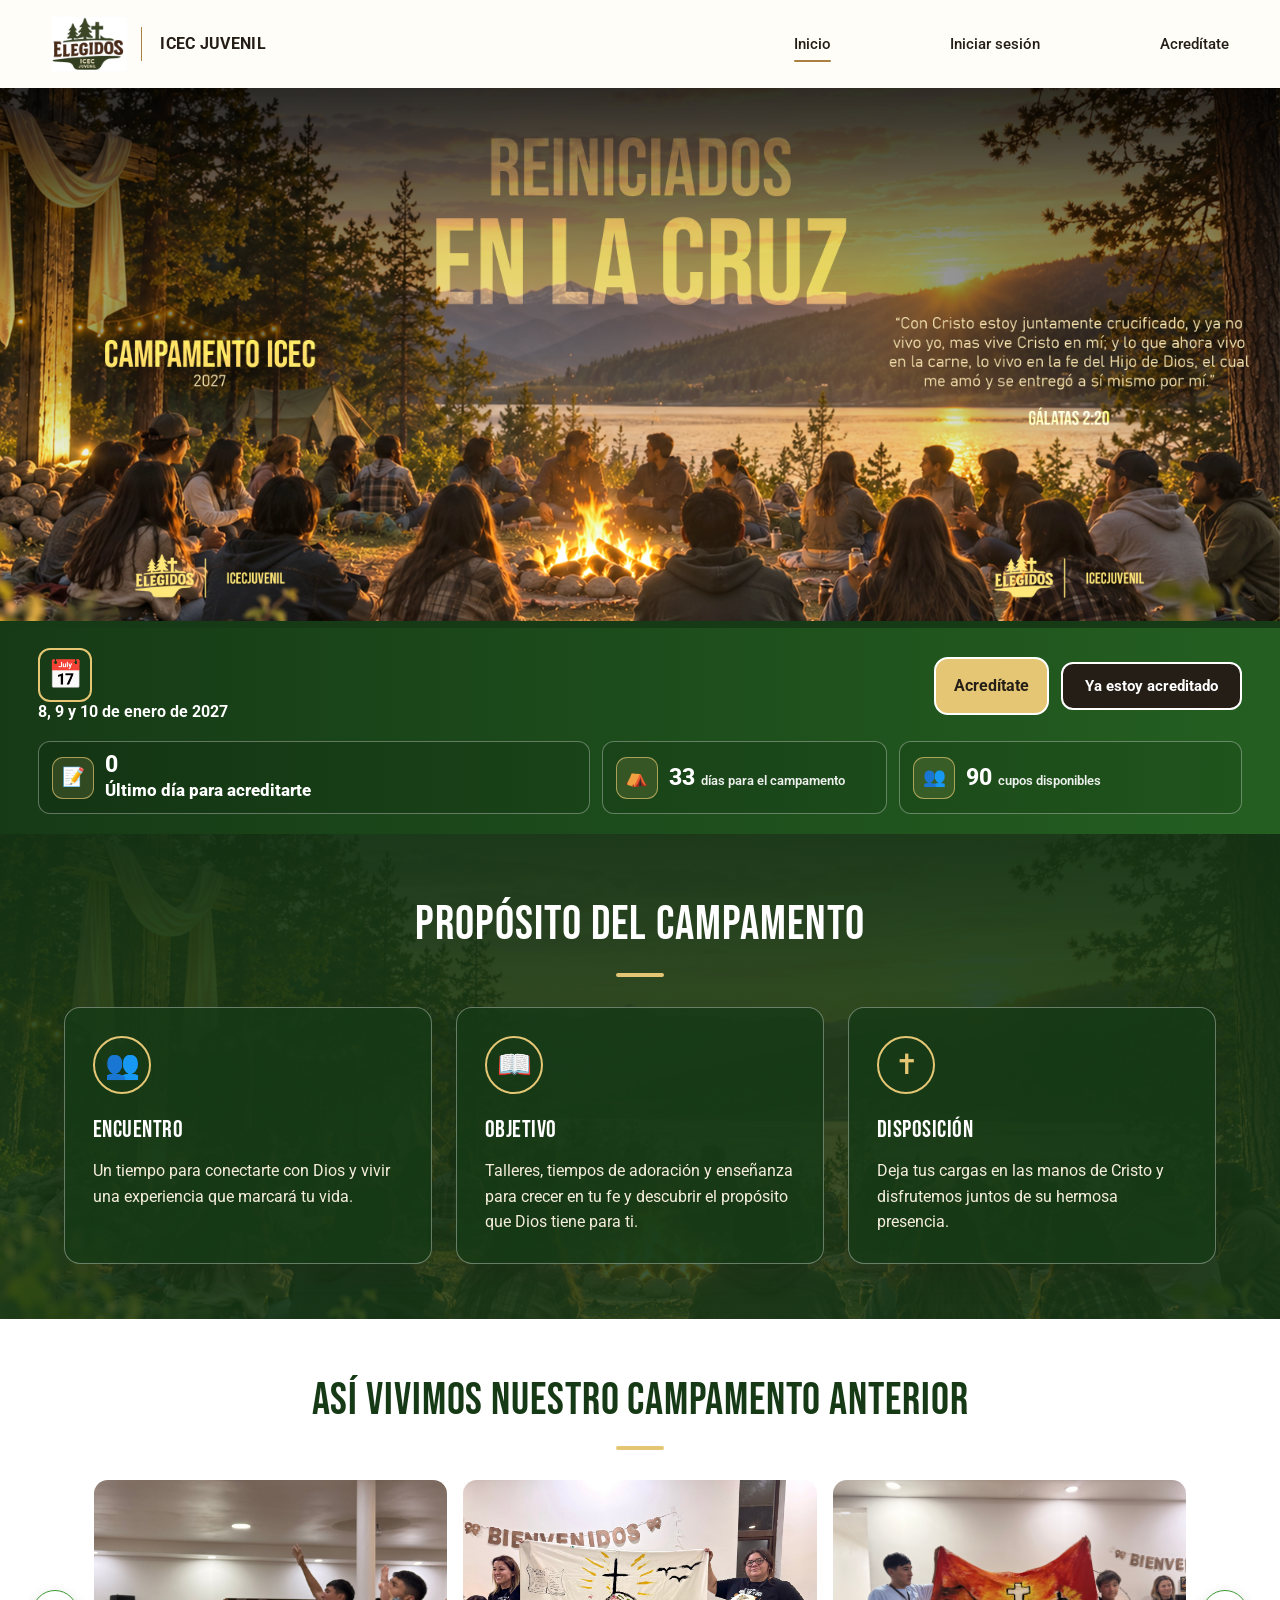
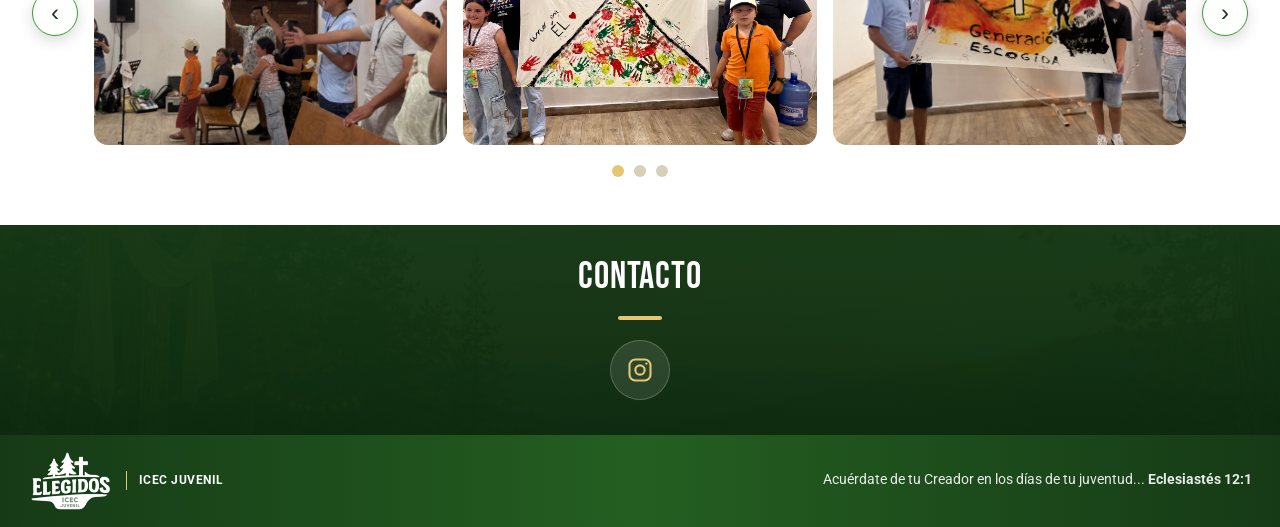
==== commit 7cc5a340: "Actualizo avances de la pagina de acreditacion 06-11-2026" ====
--- a/Frontend/index.html
+++ b/Frontend/index.html
@@ -13,8 +13,14 @@
         content="width=device-width, initial-scale=1.0">
 
     <title>
-        Reconciliado en la Cruz | Elegidos ICEC Juvenil
+      Reconciliado en la Cruz | Elegidos ICEC Juvenil
     </title>
+
+    <!-- Logo mostrado en la pestaña del navegador -->
+     <link 
+        rel="icon" 
+        type="image/png"
+        href="Logos/logo-elegidos-blanco.jpg">
 
     <!-- Archivo principal de estilos -->
     <link rel="stylesheet" href="style.css">
@@ -29,7 +35,10 @@
     <header class="encabezado">
 
         <!-- Logo y nombre de la organización -->
-        <a href="index.html" class="marca">
+        <a 
+            href="index.html" 
+            class="marca"
+            aria-label="Ir a la página de inicio">
 
             <img
                 src="Logos/logo-elegidos.png"
@@ -47,17 +56,23 @@
             class="menu-principal"
             aria-label="Navegación principal">
 
-            <a href="index.html"
+            <a 
+                href="index.html"
+                class="enlace-menu"
                 aria-current="page">
                 Inicio
             </a>
 
-            <a href="#informacion">
-                Información
+            <a 
+                href="login.html"
+                class="enlace-menu boton-iniciar-sesion">
+                Iniciar sesión
             </a>
 
-            <a href="login.html">
-                Acreditación
+            <a
+                href="acreditacion.html"
+                class="boton-menu-acreditacion">
+                Acredítate
             </a>
 
            
@@ -76,111 +91,135 @@
              PORTADA DEL CAMPAMENTO
              ================================================== -->
 
-        <section id="inicio" class="portada">
-
-            <!--
-                Título oculto visualmente.
-                Se conserva para accesibilidad y buscadores.
-            -->
-            <h1 class="titulo-oculto">
-                Reconciliado en la Cruz -
-                Campamento ICEC 2027
-            </h1>
-
-            <!-- Afiche oficial del campamento -->
-            <img
-                src="Logos/tripleta oficial.png"
-                alt="Reconciliado en la Cruz - Campamento ICEC 2027"
-                class="afiche-oficial">
-
-
-            <!-- Información ubicada debajo del afiche -->
-            <div class="portada-informacion">
-
-                <!-- Fecha del campamento -->
-                <div class="fecha-destacada">
-
-                    <span
-                        class="icono-fecha"
-                        aria-hidden="true">
-                        📅
-                    </span>
-
-                    <p class="fecha-campamento">
-                        8, 9 y 10 de enero de 2027
-                    </p>
+            <!-- ==================================================
+     PORTADA DEL CAMPAMENTO
+     ================================================== -->
+
+<section id="inicio" class="portada">
+
+    <!-- Imagen oficial del campamento -->
+    <img
+        src="Logos/tripleta oficial.png"
+        alt="Campamento ICEC Juvenil 2027"
+        class="imagen-portada">
+
+    <!-- Franja informativa -->
+    <div class="portada-informacion">
+
+        <!-- Fecha del campamento -->
+        <div class="fecha-campamento">
+
+            <span
+                class="icono-fecha"
+                aria-hidden="true">
+                📅
+            </span>
+
+            <strong>
+                8, 9 y 10 de enero de 2027
+            </strong>
+
+        </div>
+
+        <!-- Resumen de acreditación, campamento y cupos -->
+        <div
+            class="contador-campamento contador-resumido"
+            aria-live="polite"
+            aria-atomic="true">
+
+            <!-- Días hasta el cierre de las acreditaciones -->
+            <div class="unidad-contador resumen-acreditacion">
+
+                <span
+                    class="icono-resumen-contador"
+                    aria-hidden="true">
+                    📝
+                </span>
+
+                <div class="contenido-resumen-contador">
+
+                    <strong id="dias-cierre-acreditacion">
+                        --
+                    </strong>
+
+                    <span id="estado-acreditacion">
+                        días para el cierre de las acreditaciones
+                    </span>
 
                 </div>
 
-
-                <!-- Contador para el inicio del campamento -->
-                <div
-                    class="contador-campamento contador-detallado"
-                    aria-live="polite">
-
-                    <!-- Días restantes -->
-                    <div class="unidad-contador">
-
-                        <strong id="dias-restantes">
-                            ...
-                        </strong>
-
-                        <span>Días</span>
-
-                    </div>
-
-                    <!-- Horas restantes -->
-                    <div class="unidad-contador">
-
-                        <strong id="horas-restantes">
-                            --
-                        </strong>
-
-                        <span>Horas</span>
-
-                    </div>
-
-                    <!-- Minutos restantes -->
-                    <div class="unidad-contador">
-
-                        <strong id="minutos-restantes">
-                            --
-                        </strong>
-
-                        <span>Minutos</span>
-
-                    </div>
-
-                    <!-- Segundos restantes -->
-                    <div class="unidad-contador">
-
-                        <strong id="segundos-restantes">
-                            --
-                        </strong>
-
-                        <span>Segundos</span>
-
-                    </div>
+            </div>
+
+            <!-- Días hasta el campamento -->
+            <div class="unidad-contador resumen-campamento">
+
+                <span
+                    class="icono-resumen-contador"
+                    aria-hidden="true">
+                    ⛺
+                </span>
+
+                <div class="contenido-resumen-contador">
+
+                    <strong id="dias-campamento">
+                        --
+                    </strong>
+
+                    <span>
+                        días para el campamento
+                    </span>
 
                 </div>
 
-
-                <!-- Botón principal de acreditación -->
-                <div class="acciones-portada">
-
-                    <a
-                        href="login.html"
-                        class="boton boton-secundario">
-                        Acredítate
-                    </a>
+            </div>
+
+            <!-- Cupos disponibles -->
+            <div
+                class="unidad-contador resumen-cupos"
+                aria-label="Cupos disponibles de un total de 90">
+
+                <span
+                    class="icono-resumen-contador"
+                    aria-hidden="true">
+                    👥
+                </span>
+
+                <div class="contenido-resumen-contador">
+
+                    <strong id="cupos-disponibles">
+                        --
+                    </strong>
+
+                    <span>
+                        cupos disponibles
+                    </span>
 
                 </div>
 
             </div>
 
-        </section>
-
-
+        </div>
+
+        <!-- Acciones de acreditación -->
+        <div class="acciones-acreditacion">
+
+            <a
+                href="acreditacion.html"
+                class="boton-acreditacion">
+                Acredítate
+            </a>
+
+            <a
+                href="login.html"
+                class="boton-ingresar-acreditado">
+                Ya estoy acreditado
+            </a>
+
+        </div>
+
+    </div>
+
+</section>
         <!-- ==================================================
              PROPÓSITO DEL CAMPAMENTO
              ================================================== -->
--- a/Frontend/style.css
+++ b/Frontend/style.css
@@ -265,22 +265,26 @@
     height: auto;
     margin: 0;
 }
-
-
 /* ==================================================
    6. INFORMACIÓN INFERIOR DE LA PORTADA
    ================================================== */
 
+/* Franja inferior que contiene la fecha, los datos y los botones */
 .portada-informacion {
     display: grid;
-    grid-template-columns: minmax(260px, 1fr) auto auto;
+    grid-template-columns:
+        minmax(300px, 0.9fr)
+        minmax(620px, 1.8fr)
+        minmax(390px, auto);
     align-items: center;
-    gap: 24px;
+    gap: 18px;
 
     width: 100%;
-    padding: 22px 28px;
+    padding: 20px clamp(24px, 3vw, 48px);
+    box-sizing: border-box;
 
     color: var(--blanco);
+
     background: linear-gradient(
         90deg,
         var(--verde-profundo),
@@ -288,16 +292,24 @@
     );
 }
 
+
+/* ==================================================
+   FECHA DEL CAMPAMENTO
+   ================================================== */
+
 .fecha-destacada {
     display: flex;
     align-items: center;
     gap: 16px;
-}
-
+
+    min-width: 0;
+}
+
+/* Icono del calendario */
 .icono-fecha {
     display: grid;
     place-items: center;
-    flex-shrink: 0;
+    flex: 0 0 54px;
 
     width: 54px;
     height: 54px;
@@ -306,53 +318,320 @@
     border-radius: 12px;
 
     font-size: 28px;
-}
-
+    line-height: 1;
+}
+
+/* Texto de la fecha */
 .portada-informacion .fecha-campamento {
     margin: 0;
 
     color: var(--blanco);
-    font-size: 1.25rem;
+    font-size: clamp(1rem, 1.15vw, 1.2rem);
     font-weight: 700;
-}
-
-.contador-detallado {
-    display: grid;
-    grid-template-columns: repeat(4, minmax(68px, 1fr));
-    gap: 6px;
-}
-
-.unidad-contador {
-    min-width: 68px;
-    padding: 9px 7px;
-
-    border: 1px solid rgba(255, 255, 255, 0.35);
-    border-radius: 10px;
-
+    line-height: 1.3;
+    white-space: nowrap;
+}
+
+
+/* ==================================================
+   RESUMEN DE ACREDITACIÓN, CAMPAMENTO Y CUPOS
+   ================================================== */
+
+.contador-campamento.contador-resumido {
+    display: grid;
+    grid-template-columns:
+        minmax(270px, 1.45fr)
+        minmax(155px, 0.75fr)
+        minmax(190px, 0.9fr);
+    align-items: stretch;
+    gap: 12px;
+
+    min-width: 0;
+    width: 100%;
+    margin: 0;
+}
+
+/* Tarjeta de cada dato */
+.contador-resumido .unidad-contador {
+    display: grid;
+    grid-template-columns: 42px minmax(0, 1fr);
+    align-items: center;
+    gap: 11px;
+
+    min-width: 0;
+    min-height: 72px;
+    padding: 11px 13px;
+    box-sizing: border-box;
+
+    color: var(--blanco);
+    background-color: rgba(0, 0, 0, 0.1);
+
+    border: 1px solid rgba(255, 255, 255, 0.32);
+    border-radius: 12px;
+}
+
+/* Icono de cada tarjeta */
+.icono-resumen-contador {
+    display: grid;
+    place-items: center;
+
+    width: 42px;
+    height: 42px;
+
+    background-color: rgba(228, 198, 116, 0.14);
+    border: 1px solid rgba(228, 198, 116, 0.68);
+    border-radius: 11px;
+
+    font-size: 1.15rem;
+    line-height: 1;
+}
+
+/* Agrupa el valor y su descripción */
+.contenido-resumen-contador {
+    display: flex;
+    align-items: baseline;
+    flex-wrap: wrap;
+    gap: 4px 6px;
+
+    min-width: 0;
+}
+
+/* Valores numéricos */
+.contador-resumido .contenido-resumen-contador strong {
+    margin: 0;
+
+    color: var(--blanco);
+    font-size: 1.45rem;
+    font-weight: 800;
+    line-height: 1;
+}
+
+/* Descripción de cada valor */
+.contador-resumido .contenido-resumen-contador span {
+    color: rgba(255, 255, 255, 0.92);
+    font-size: 0.82rem;
+    font-weight: 600;
+    line-height: 1.25;
+}
+
+
+
+/* Mensaje con los días restantes para acreditarse */
+#estado-acreditacion {
+    display: block;
+
+    width: 100%;
+
+    color: var(--blanco);
+    font-size: clamp(1.05rem, 1.2vw, 1.22rem);
+    font-weight: 800;
+    line-height: 1.3;
+
+    white-space: normal;
+    overflow-wrap: normal;
+}
+
+/* Evita que los días y cupos se separen demasiado */
+.resumen-campamento .contenido-resumen-contador,
+.resumen-cupos .contenido-resumen-contador {
+    justify-content: flex-start;
+}
+
+
+/* ==================================================
+   BOTONES DE ACREDITACIÓN
+   ================================================== */
+
+.acciones-acreditacion {
+    display: grid;
+    grid-template-columns:
+        minmax(170px, 1fr)
+        minmax(210px, 1.2fr);
+    align-items: stretch;
+    gap: 12px;
+
+    min-width: 0;
+}
+
+/* Estilos compartidos por ambos botones */
+.boton-acreditacion,
+.boton-ingresar-acreditado {
+    display: inline-flex;
+    align-items: center;
+    justify-content: center;
+
+    min-height: 58px;
+    padding: 12px 18px;
+    box-sizing: border-box;
+
+    border: 2px solid var(--blanco);
+    border-radius: 14px;
+
+    text-decoration: none;
     text-align: center;
-}
-
-.unidad-contador strong {
-    display: block;
-
+    font-size: 1rem;
+    font-weight: 700;
+    line-height: 1.2;
+
+    transition:
+        background-color 0.2s ease,
+        color 0.2s ease,
+        border-color 0.2s ease,
+        transform 0.2s ease;
+}
+
+/* Botón para una persona nueva */
+.boton-acreditacion {
+    color: var(--color-oscuro);
+    background-color: var(--dorado-claro);
+}
+
+/* Botón para una persona ya acreditada */
+.boton-ingresar-acreditado {
     color: var(--blanco);
-    font-size: 1.35rem;
-    line-height: 1.1;
-}
-
-.unidad-contador span {
-    display: block;
-    margin-top: 4px;
-    font-size: 0.85rem;
-}
-
-.portada-informacion .acciones-portada {
-    display: flex;
-    margin: 0;
-}
-
-.portada-informacion .boton-secundario {
-    min-width: 160px;
+    background-color: var(--color-oscuro);
+}
+
+/* Efectos al pasar el cursor */
+.boton-acreditacion:hover,
+.boton-ingresar-acreditado:hover {
+    transform: translateY(-2px);
+}
+
+.boton-acreditacion:hover {
+    background-color: var(--dorado-medio);
+}
+
+.boton-ingresar-acreditado:hover {
+    color: var(--color-oscuro);
+    background-color: var(--dorado-claro);
+}
+
+/* Accesibilidad mediante teclado */
+.boton-acreditacion:focus-visible,
+.boton-ingresar-acreditado:focus-visible {
+    outline: 3px solid var(--dorado-claro);
+    outline-offset: 4px;
+}
+
+/* Botón cerrado antes o después del periodo de acreditación */
+.boton-acreditacion.deshabilitado,
+.boton-acreditacion[aria-disabled="true"] {
+    cursor: not-allowed;
+    pointer-events: none;
+
+    color: rgba(255, 255, 255, 0.72);
+    background-color: #6f746d;
+    border-color: rgba(255, 255, 255, 0.45);
+    opacity: 0.86;
+}
+
+
+/* ==================================================
+   COMPUTADORES MEDIANOS
+   ================================================== */
+
+@media (max-width: 1500px) {
+
+    .portada-informacion {
+        grid-template-columns:
+            minmax(280px, 1fr)
+            minmax(390px, auto);
+    }
+
+    /* El contador ocupa la segunda fila completa */
+    .contador-campamento.contador-resumido {
+        grid-column: 1 / -1;
+        grid-row: 2;
+    }
+
+    .acciones-acreditacion {
+        grid-column: 2;
+        grid-row: 1;
+    }
+}
+
+
+/* ==================================================
+   TABLETAS
+   ================================================== */
+
+@media (max-width: 960px) {
+
+    .portada-informacion {
+        grid-template-columns: 1fr;
+        gap: 16px;
+
+        padding: 22px;
+    }
+
+    .fecha-destacada {
+        justify-content: center;
+    }
+
+    .portada-informacion .fecha-campamento {
+        white-space: normal;
+        text-align: center;
+    }
+
+    .contador-campamento.contador-resumido {
+        grid-column: auto;
+        grid-row: auto;
+        grid-template-columns:
+            minmax(240px, 1.3fr)
+            minmax(145px, 0.8fr)
+            minmax(180px, 1fr);
+    }
+
+    .acciones-acreditacion {
+        grid-column: auto;
+        grid-row: auto;
+
+        width: min(100%, 500px);
+        margin: 0 auto;
+    }
+}
+
+
+/* ==================================================
+   CELULARES
+   ================================================== */
+
+@media (max-width: 760px) {
+
+    .contador-campamento.contador-resumido {
+        grid-template-columns: 1fr;
+    }
+
+    .contador-resumido .unidad-contador {
+        min-height: 66px;
+    }
+}
+
+@media (max-width: 620px) {
+
+    .portada-informacion {
+        padding: 20px 16px;
+    }
+
+    .fecha-destacada {
+        justify-content: flex-start;
+    }
+
+    .portada-informacion .fecha-campamento {
+        text-align: left;
+    }
+
+    .acciones-acreditacion {
+        grid-template-columns: 1fr;
+        width: 100%;
+    }
+
+    .boton-acreditacion,
+    .boton-ingresar-acreditado {
+        width: 100%;
+        min-width: 0;
+    }
 }
 
 
@@ -5021,4 +5300,126 @@
         width: 100%;
         min-width: 0;
     }
-}+}
+/* ==================================================
+   BOTONES DE ACCESO A LA ACREDITACIÓN
+   ================================================== */
+
+/* Agrupa los botones para personas nuevas y acreditadas */
+.acciones-acreditacion {
+    display: flex;
+    align-items: center;
+    justify-content: flex-end;
+    gap: 12px;
+}
+
+/* Acceso para una persona que ya está acreditada */
+.boton-ingresar-acreditado {
+    display: inline-flex;
+    align-items: center;
+    justify-content: center;
+
+    min-height: 48px;
+    padding: 12px 22px;
+
+    color: var(--blanco);
+    background-color: var(--color-oscuro);
+
+    border: 2px solid var(--blanco);
+    border-radius: 12px;
+
+    text-decoration: none;
+    font-size: 0.95rem;
+    font-weight: 700;
+    text-align: center;
+
+    transition:
+        background-color 0.2s ease,
+        color 0.2s ease,
+        transform 0.2s ease;
+}
+
+/* Efecto al pasar el cursor */
+.boton-ingresar-acreditado:hover {
+    color: var(--color-oscuro);
+    background-color: var(--dorado-claro);
+    transform: translateY(-2px);
+}
+
+/* Accesibilidad mediante teclado */
+.boton-ingresar-acreditado:focus-visible {
+    outline: 3px solid var(--dorado-claro);
+    outline-offset: 4px;
+}
+
+/* Adaptación para celulares */
+@media (max-width: 760px) {
+
+    .acciones-acreditacion {
+        width: 100%;
+        flex-direction: column;
+    }
+
+    .acciones-acreditacion a {
+        width: 100%;
+    }
+}
+
+/* ==================================================
+   ACCESO ADMINISTRATIVO DESDE EL LOGIN
+   ================================================== */
+
+/* Separa el acceso administrativo de las opciones públicas */
+.acceso-administrativo-login {
+    display: flex;
+    align-items: center;
+    justify-content: center;
+    flex-wrap: wrap;
+    gap: 8px 14px;
+
+    margin-top: 22px;
+    padding-top: 20px;
+
+    border-top: 1px solid rgba(37, 30, 23, 0.15);
+
+    color: rgba(37, 30, 23, 0.72);
+    font-size: 0.9rem;
+    text-align: center;
+}
+
+/* Enlace al inicio de sesión administrativo */
+.enlace-administrador-login {
+    display: inline-flex;
+    align-items: center;
+    justify-content: center;
+    gap: 7px;
+
+    padding: 9px 14px;
+
+    color: var(--verde-profundo);
+    background-color: rgba(59, 152, 51, 0.08);
+
+    border: 1px solid rgba(22, 58, 22, 0.28);
+    border-radius: 8px;
+
+    text-decoration: none;
+    font-weight: 700;
+
+    transition:
+        color 0.2s ease,
+        background-color 0.2s ease,
+        border-color 0.2s ease;
+}
+
+/* Efecto al pasar el cursor */
+.enlace-administrador-login:hover {
+    color: var(--blanco);
+    background-color: var(--verde-profundo);
+    border-color: var(--verde-profundo);
+}
+
+/* Accesibilidad mediante teclado */
+.enlace-administrador-login:focus-visible {
+    outline: 3px solid var(--dorado-claro);
+    outline-offset: 4px;
+}
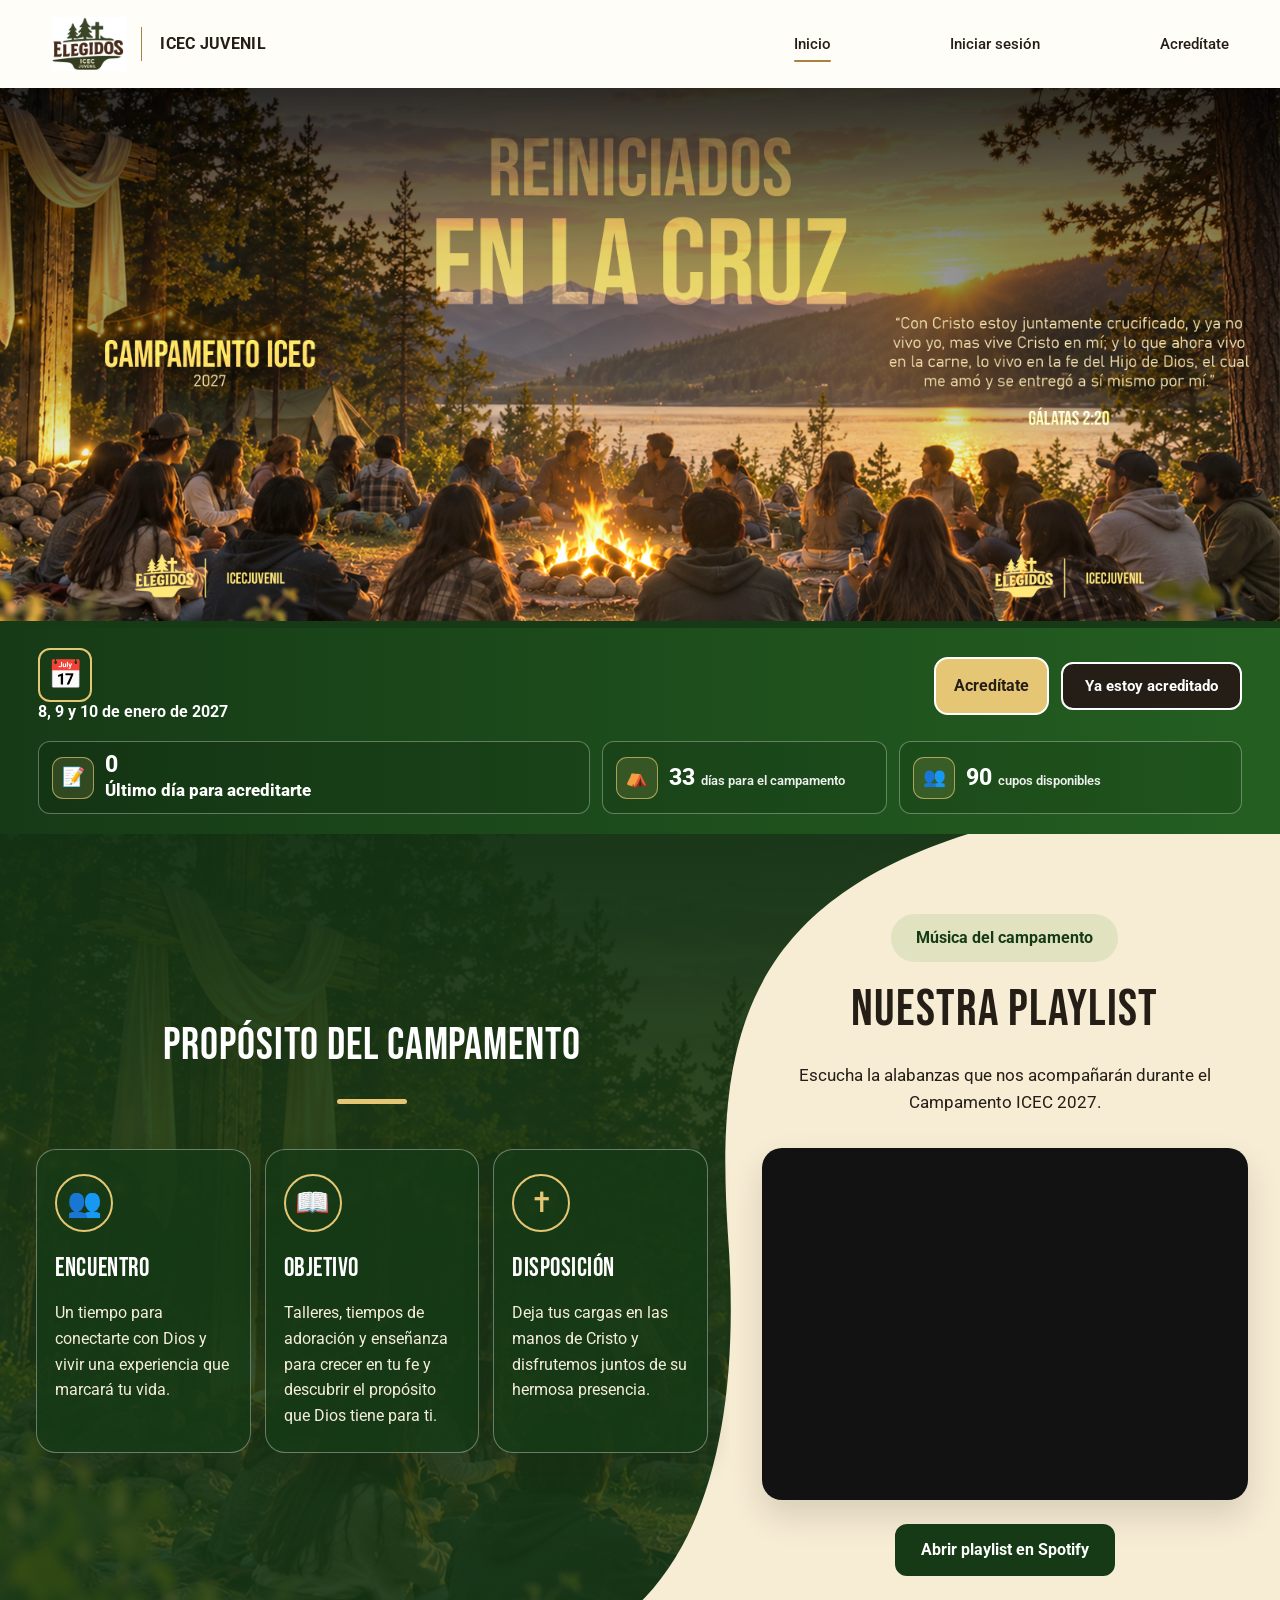
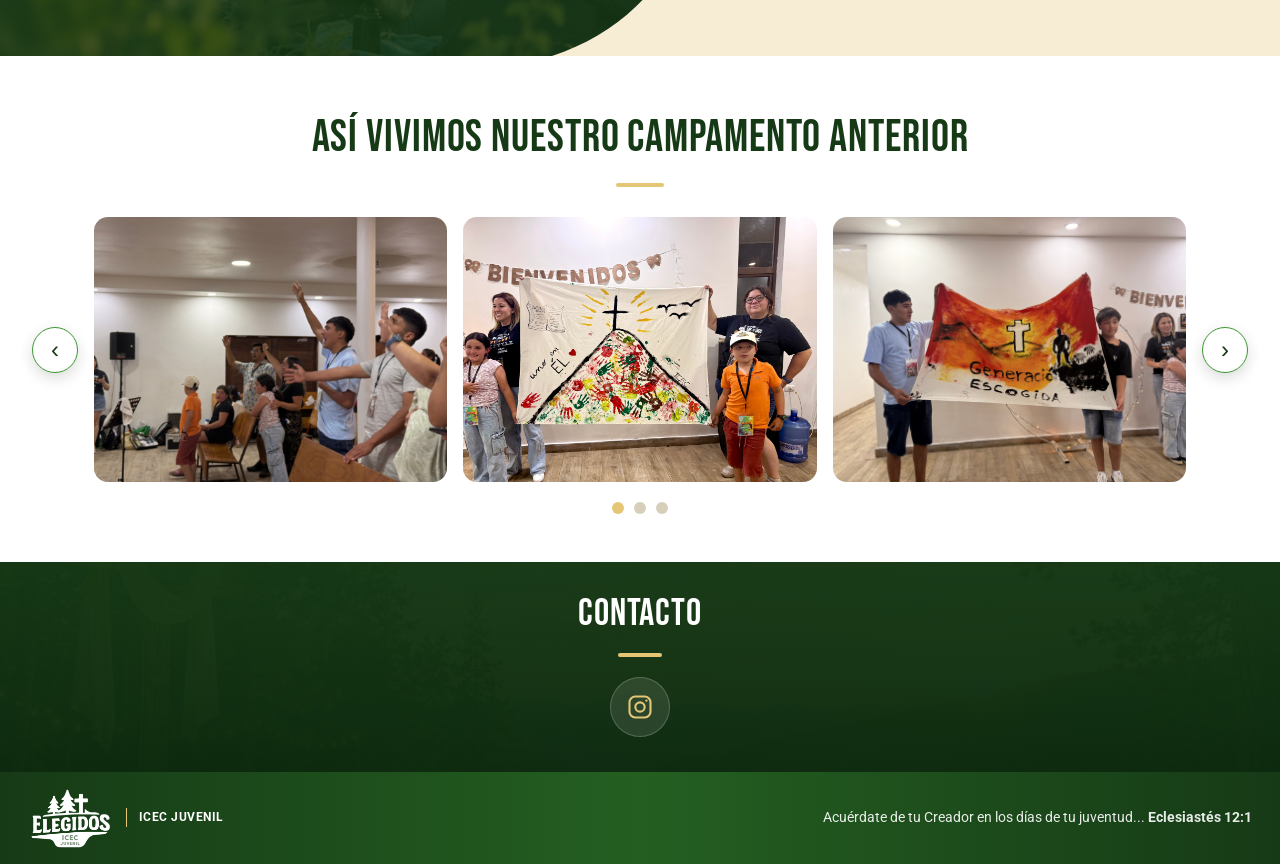
==== commit 54e0c031: "Actualizo avances de la pagina de acreditacion 09-11-2026" ====
--- a/Frontend/index.html
+++ b/Frontend/index.html
@@ -220,6 +220,11 @@
     </div>
 
 </section>
+            <!-- ==================================================
+                CONTENEDOR DE PROPÓSITO Y PLAYLIST
+             ================================================== -->
+                <div class="bloque-proposito-playlist">
+
         <!-- ==================================================
              PROPÓSITO DEL CAMPAMENTO
              ================================================== -->
@@ -300,7 +305,57 @@
             </div>
 
         </section>
-
+        <!-- ==================================================
+            PLAYLIST DEL CAMPAMENTO
+        ================================================== -->
+
+        <section class="seccion-playlist" aria-labelledby="titulo-playlist">
+
+            <div class="cabecera-playlist">
+
+                <span class="etiqueta-playlist">
+                    Música del campamento
+                </span>
+
+                <h2 id="titulo-playlist">
+                    Nuestra playlist
+                </h2>
+
+             <div class="linea-decorativa"></div>
+
+            <p>
+                Escucha la alabanzas que nos acompañarán durante el Campamento ICEC 2027.
+            </p>
+
+            </div>
+
+             <div class="reproductor-spotify">
+
+            <iframe
+                src="https://open.spotify.com/embed/playlist/0IB1zb9ZZu0M08qMo1wASK?utm_source=generator&theme=0"
+                title="Playlist del Campamento ICEC 2027 en Spotify"
+                width="100%"
+                height="352"
+                loading="lazy"
+                allow="autoplay; clipboard-write; encrypted-media; fullscreen; picture-in-picture">
+            </iframe>
+
+            </div>
+
+            <a
+                class="boton-abrir-spotify"
+                href="https://open.spotify.com/playlist/0IB1zb9ZZu0M08qMo1wASK"
+                target="_blank"
+                rel="noopener noreferrer">
+
+                Abrir playlist en Spotify
+            </a>
+
+        </section>
+
+
+         </div>
+        <!-- Fin del contenedor de Propósito y Playlist -->
 
         <!-- ==================================================
              CARRUSEL DEL CAMPAMENTO ANTERIOR
--- a/Frontend/style.css
+++ b/Frontend/style.css
@@ -5423,3 +5423,342 @@
     outline: 3px solid var(--dorado-claro);
     outline-offset: 4px;
 }
+
+/* ==================================================
+   PLAYLIST DEL CAMPAMENTO — LADO DERECHO
+   ================================================== */
+
+.seccion-playlist {
+    display: flex;
+    flex-direction: column;
+    justify-content: center;
+    align-items: center;
+
+    width: 100%;
+    min-width: 0;
+    margin: 0;
+    padding: 80px 32px;
+
+    color: var(--texto);
+    text-align: center;
+    background: transparent;
+}
+
+/* Encabezado de la playlist */
+.cabecera-playlist {
+    width: 100%;
+    max-width: 620px;
+    margin: 0 auto 32px;
+}
+
+/* Etiqueta superior */
+.etiqueta-playlist {
+    display: inline-block;
+
+    margin-bottom: 20px;
+    padding: 12px 25px;
+
+    color: var(--verde-profundo);
+    background-color: rgba(59, 152, 51, 0.12);
+    border-radius: 999px;
+
+    font-family: "Roboto", sans-serif;
+    font-size: 1rem;
+    font-weight: 700;
+}
+
+/* Título de la playlist */
+.cabecera-playlist h2 {
+    margin: 0;
+
+    color: var(--texto);
+
+    font-family: "Bebas Neue", sans-serif;
+    font-size: clamp(2.5rem, 4vw, 4rem);
+    font-weight: 400;
+    line-height: 1.1;
+    text-transform: uppercase;
+}
+
+/* El mockup no lleva línea debajo de este título */
+.seccion-playlist .linea-decorativa {
+    display: none;
+}
+
+/* Descripción */
+.cabecera-playlist p {
+    margin: 24px 0 0;
+
+    color: var(--texto);
+
+    font-family: "Roboto", sans-serif;
+    font-size: 1.05rem;
+    line-height: 1.6;
+}
+
+/* Contenedor del reproductor real de Spotify */
+.reproductor-spotify {
+    width: 100%;
+    max-width: 620px;
+    margin: 0 auto;
+
+    background-color: #121212;
+    border: 0;
+    border-radius: 20px;
+    overflow: hidden;
+
+    box-shadow: 0 16px 34px rgba(37, 30, 23, 0.14);
+}
+
+.reproductor-spotify iframe {
+    display: block;
+
+    width: 100%;
+    height: 352px;
+
+    border: 0;
+    border-radius: 20px;
+}
+
+/* Botón para abrir Spotify */
+.boton-abrir-spotify {
+    display: inline-flex;
+    justify-content: center;
+    align-items: center;
+
+    min-height: 48px;
+    margin-top: 24px;
+    padding: 12px 24px;
+
+    color: var(--blanco);
+    background-color: var(--verde-profundo);
+    border: 2px solid var(--verde-profundo);
+    border-radius: 12px;
+
+    font-family: "Roboto", sans-serif;
+    font-weight: 700;
+    text-decoration: none;
+
+    transition:
+        color 0.2s ease,
+        background-color 0.2s ease;
+}
+
+.boton-abrir-spotify:hover {
+    color: var(--verde-profundo);
+    background-color: var(--dorado-claro);
+}
+
+.boton-abrir-spotify:focus-visible {
+    outline: 3px solid var(--dorado-claro);
+    outline-offset: 4px;
+}
+
+/* ==================================================
+   TABLET — PROPÓSITO ARRIBA Y PLAYLIST ABAJO
+   ================================================== */
+
+@media (max-width: 1100px) {
+    .bloque-proposito-playlist {
+        grid-template-columns: 1fr;
+        min-height: 0;
+    }
+
+    .bloque-proposito-playlist::before {
+        display: none;
+    }
+
+    .bloque-proposito-playlist .informacion-campamento {
+        padding: 55px 24px;
+
+        background:
+            linear-gradient(
+                rgba(22, 58, 22, 0.82),
+                rgba(22, 58, 22, 0.82)
+            ),
+            url("Logos/imagen.png") center / cover no-repeat;
+
+        border-radius: 0 0 90px 0;
+    }
+
+    .bloque-proposito-playlist .tarjetas-informacion {
+        grid-template-columns: repeat(3, minmax(0, 1fr));
+    }
+
+    .seccion-playlist {
+        padding: 50px 24px;
+    }
+}
+
+/* ==================================================
+   CELULAR — TARJETAS EN UNA COLUMNA
+   ================================================== */
+
+@media (max-width: 600px) {
+    .bloque-proposito-playlist .tarjetas-informacion {
+        grid-template-columns: 1fr;
+    }
+
+    .seccion-playlist {
+        padding: 45px 18px;
+    }
+
+    .cabecera-playlist h2 {
+        font-size: 2.8rem;
+    }
+
+    .boton-abrir-spotify {
+        width: 100%;
+        max-width: 620px;
+    }
+}
+/* Contenedor de Propósito y Playlist */
+.bloque-proposito-playlist {
+    position: relative;
+    isolation: isolate;
+
+    display: grid;
+    grid-template-columns: 57% 43%;
+
+    width: 100%;
+    min-height: 720px;
+
+    background-color: var(--crema);
+    overflow: hidden;
+}
+
+/* Fondo verde con la curva del mockup */
+.bloque-proposito-playlist::before {
+    content: "";
+
+    position: absolute;
+    inset: 0;
+    z-index: -1;
+
+    background:
+        linear-gradient(
+            rgba(22, 58, 22, 0.82),
+            rgba(22, 58, 22, 0.82)
+        ),
+        url("Logos/imagen.png") left center / cover no-repeat;
+
+    -webkit-mask:
+        url("data:image/svg+xml,%3Csvg xmlns='http://www.w3.org/2000/svg' viewBox='0 0 1600 900' preserveAspectRatio='none'%3E%3Cpath fill='white' d='M0 0H1210C920 80 895 240 910 440C930 680 865 850 690 900H0Z'/%3E%3C/svg%3E")
+        center / 100% 100% no-repeat;
+
+    mask:
+        url("data:image/svg+xml,%3Csvg xmlns='http://www.w3.org/2000/svg' viewBox='0 0 1600 900' preserveAspectRatio='none'%3E%3Cpath fill='white' d='M0 0H1210C920 80 895 240 910 440C930 680 865 850 690 900H0Z'/%3E%3C/svg%3E")
+        center / 100% 100% no-repeat;
+}
+
+/* En tablet y celular, las secciones van una debajo de otra */
+@media (max-width: 1100px) {
+    .bloque-proposito-playlist {
+        grid-template-columns: 1fr;
+        min-height: 0;
+    }
+
+    .bloque-proposito-playlist::before {
+        display: none;
+    }
+}
+
+/* ==================================================
+   PROPÓSITO DEL CAMPAMENTO — LADO IZQUIERDO
+   ================================================== */
+
+.informacion-campamento {
+    display: flex;
+    flex-direction: column;
+    justify-content: center;
+
+    width: 100%;
+    min-width: 0;
+    margin: 0;
+    padding: 75px 22px 100px 5%;
+
+    color: var(--blanco);
+    background: transparent;
+    border-radius: 0;
+}
+
+/* Título principal */
+.titulo-seccion {
+    margin: 0;
+
+    color: var(--blanco);
+    text-align: center;
+
+    font-family: "Bebas Neue", sans-serif;
+    font-size: clamp(2rem, 3.5vw, 3.5rem);
+}
+
+/* Línea dorada debajo del título */
+.titulo-seccion::after {
+    content: "";
+    display: block;
+
+    width: 70px;
+    height: 5px;
+    margin: 20px auto 45px;
+
+    background-color: var(--dorado-claro);
+    border-radius: 999px;
+}
+
+/* Tres tarjetas en una fila */
+.tarjetas-informacion {
+    display: grid;
+    grid-template-columns: repeat(3, minmax(0, 1fr));
+    gap: 14px;
+
+    width: 100%;
+    margin: 0 auto;
+}
+
+/* Apariencia de cada tarjeta */
+.tarjeta-informacion {
+    min-width: 0;
+    padding: 24px 18px;
+
+    background-color: rgba(22, 58, 22, 0.84);
+    border: 1px solid rgba(255, 255, 255, 0.35);
+    border-radius: 20px;
+
+    box-shadow: 0 12px 28px rgba(37, 30, 23, 0.22);
+}
+
+/* Iconos dentro de un círculo dorado */
+.icono-informacion {
+    display: grid;
+    place-items: center;
+
+    width: 58px;
+    height: 58px;
+    margin-bottom: 18px;
+
+    color: var(--dorado-claro);
+    border: 2px solid var(--dorado-claro);
+    border-radius: 50%;
+
+    font-size: 28px;
+}
+
+/* Títulos de las tarjetas */
+.tarjeta-informacion h3 {
+    margin: 0 0 12px;
+
+    color: var(--blanco);
+
+    font-family: "Bebas Neue", sans-serif;
+    font-size: 1.6rem;
+}
+
+/* Texto de las tarjetas */
+.tarjeta-informacion p {
+    margin: 0;
+
+    color: #f5eddc;
+    font-size: 1rem;
+    line-height: 1.6;
+}
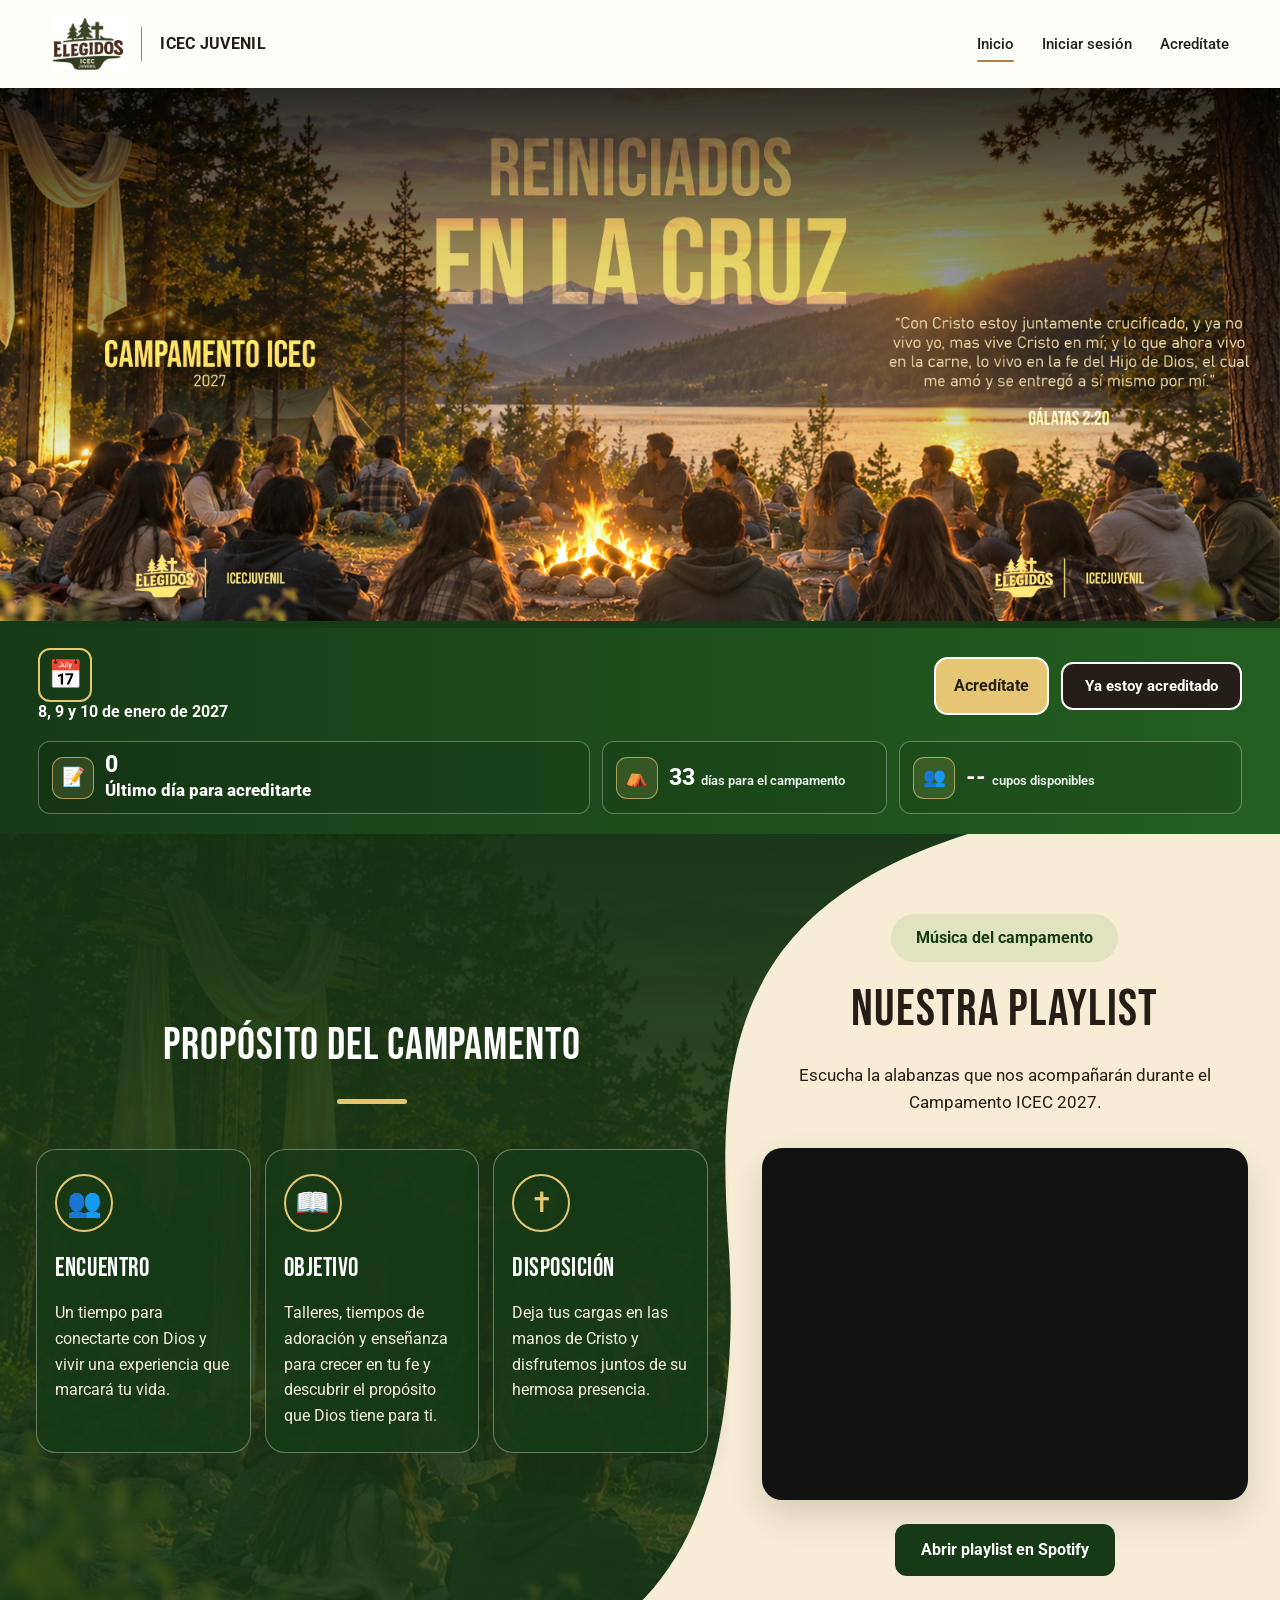
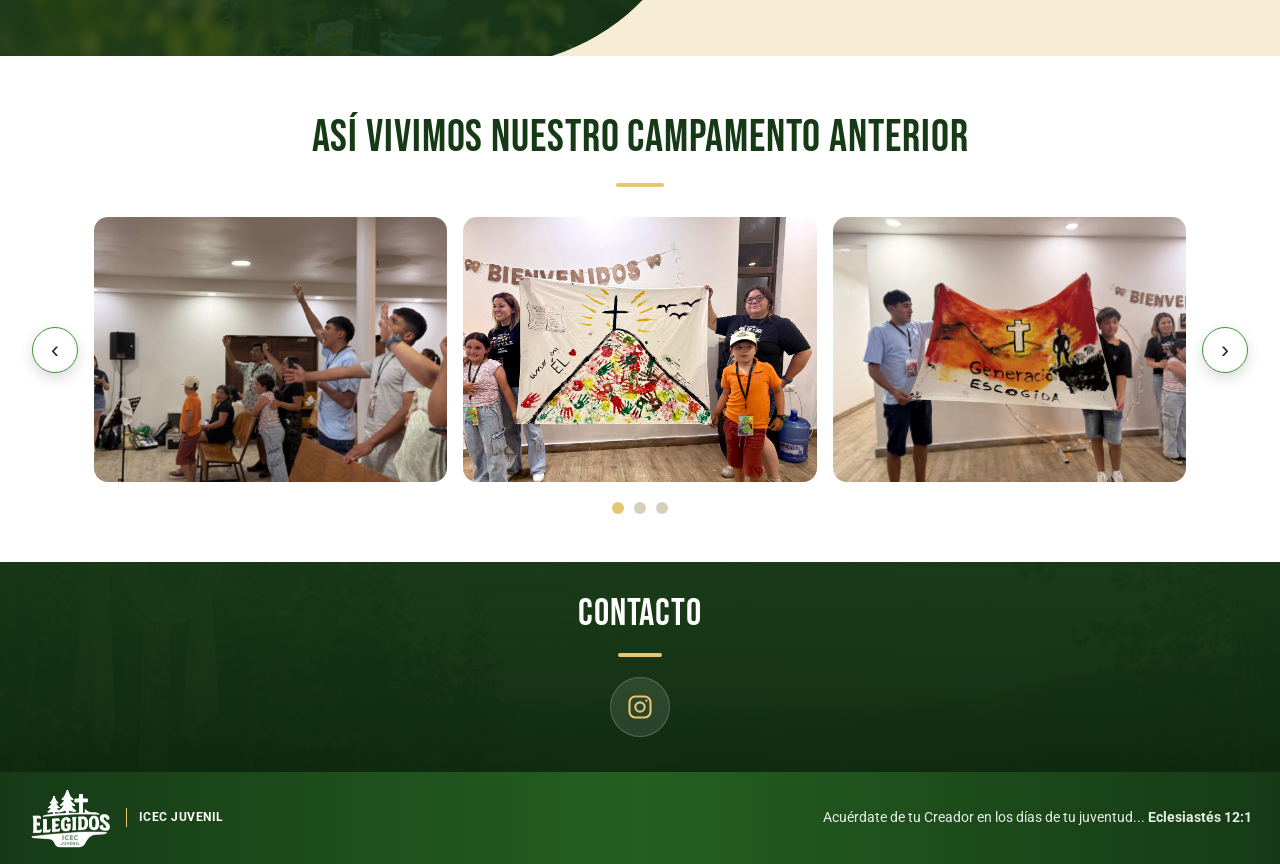
==== commit bd9b7f93: "pusheo a front" ====
--- a/Frontend/index.html
+++ b/Frontend/index.html
@@ -636,7 +636,7 @@
          ================================================== -->
 
     <script src="inicio.js"></script>
-
+    <script src="perfil.js"></script>
 </body>
 
 </html>
--- a/Frontend/style.css
+++ b/Frontend/style.css
@@ -3439,8 +3439,6 @@
 }
 
 
-
-
 /* ==================================================
    CONTENEDOR PRINCIPAL
    ================================================== */
@@ -4853,6 +4851,7 @@
 }
 
 .pagina-piezas .pasillo-mapa-piezas {
+    grid-column: 1 / -1;
     display: grid;
     place-items: center;
 
@@ -4878,6 +4877,32 @@
     letter-spacing: 0.08em;
 }
 
+.pagina-piezas .baño-piezas {
+    display: grid;
+    place-items: center;
+
+    min-height: 148px;
+    padding: 12px;
+
+    color: rgba(22, 58, 22, 0.56);
+    background:
+        repeating-linear-gradient(
+            -45deg,
+            rgba(22, 58, 22, 0.04),
+            rgba(22, 58, 22, 0.04) 8px,
+            rgba(22, 58, 22, 0.08) 8px,
+            rgba(22, 58, 22, 0.08) 16px
+        );
+    border: 1px dashed rgba(22, 58, 22, 0.25);
+    border-radius: 12px;
+
+    font-size: 0.85rem;
+    font-weight: 700;
+    text-align: center;
+    text-transform: uppercase;
+    letter-spacing: 0.08em;
+}
+
 
 /* ==================================================
    PIEZA SELECCIONADA
@@ -5761,4 +5786,2024 @@
     color: #f5eddc;
     font-size: 1rem;
     line-height: 1.6;
+}
+
+/* ==================================================
+   AVISO DE EDAD PARA ACOMPAÑANTES
+   ================================================== */
+
+.cabecera-acompanantes .aviso-edad-acompanantes {
+    box-sizing: border-box;
+    max-width: 850px;
+    margin: 24px auto;
+    padding: 20px 24px;
+
+    color: #493000;
+    background-color: #fff0c2;
+    border: 2px solid #b87900;
+    border-left: 8px solid #b87900;
+    border-radius: 12px;
+
+    text-align: left;
+    font-family: "Roboto", Arial, sans-serif;
+}
+
+/* Título destacado del aviso */
+.aviso-edad-acompanantes .titulo-aviso-edad {
+    display: block;
+    margin-bottom: 8px;
+
+    color: #493000;
+    font-size: 1.25rem;
+    font-weight: 700;
+    line-height: 1.4;
+}
+
+/* Explicación de la regla */
+.cabecera-acompanantes .aviso-edad-acompanantes p {
+    margin: 0;
+
+    color: #493000;
+    font-size: 1rem;
+    line-height: 1.6;
+}
+
+/* ==================================================
+   BENEFICIO PARA LÍDERES
+   ================================================== */
+
+.pagina-pago .tarjeta-beneficio-lider {
+    border-top: 4px solid var(--dorado-medio);
+}
+
+.tarjeta-beneficio-lider .descripcion-beneficio-lider {
+    margin: 0 0 22px;
+
+    color: #5c5c54;
+    font-size: 1rem;
+    line-height: 1.6;
+}
+
+/* Casilla “Soy líder” */
+.tarjeta-beneficio-lider .casilla-soy-lider {
+    display: flex;
+    align-items: center;
+    gap: 12px;
+
+    width: fit-content;
+    cursor: pointer;
+
+    color: var(--verde-profundo);
+    font-size: 1.1rem;
+    font-weight: 700;
+}
+
+.casilla-soy-lider input {
+    width: 22px;
+    height: 22px;
+    margin: 0;
+
+    accent-color: var(--verde-profundo);
+    cursor: pointer;
+}
+
+/* Mantener oculto el campo hasta marcar la casilla */
+.tarjeta-beneficio-lider .campos-clave-lider[hidden] {
+    display: none;
+}
+
+/* Campo de palabra clave */
+.tarjeta-beneficio-lider .campos-clave-lider {
+    margin-top: 24px;
+}
+
+.campos-clave-lider > label {
+    display: block;
+    margin-bottom: 8px;
+
+    color: var(--texto);
+    font-weight: 700;
+}
+
+.fila-clave-lider {
+    display: flex;
+    align-items: stretch;
+    gap: 14px;
+}
+
+.fila-clave-lider input {
+    box-sizing: border-box;
+    flex: 1;
+    min-width: 0;
+    min-height: 52px;
+    padding: 12px 16px;
+
+    color: var(--texto);
+    background-color: var(--blanco);
+    border: 1px solid #bfc5bc;
+    border-radius: 10px;
+
+    font: inherit;
+}
+
+/* Botón para validar */
+.fila-clave-lider .boton-validar-clave-lider {
+    min-height: 52px;
+    padding: 12px 26px;
+
+    color: var(--blanco);
+    background-color: var(--verde-profundo);
+    border: 2px solid var(--verde-profundo);
+    border-radius: 10px;
+
+    font: inherit;
+    font-weight: 700;
+    cursor: pointer;
+}
+
+.boton-validar-clave-lider:hover {
+    background-color: var(--verde-intermedio);
+}
+
+.boton-validar-clave-lider:disabled {
+    opacity: 0.65;
+    cursor: wait;
+}
+
+/* Foco visible al usar el teclado */
+.fila-clave-lider input:focus-visible,
+.fila-clave-lider button:focus-visible,
+.casilla-soy-lider input:focus-visible {
+    outline: 3px solid var(--dorado-claro);
+    outline-offset: 3px;
+}
+
+/* Ayuda y resultado de la validación */
+.campos-clave-lider #ayuda-clave-lider {
+    margin: 12px 0 0;
+
+    color: #62665e;
+    font-size: 0.9rem;
+    line-height: 1.5;
+}
+
+.campos-clave-lider #mensaje-clave-lider {
+    margin: 12px 0 0;
+
+    color: var(--verde-profundo);
+    font-weight: 700;
+    line-height: 1.5;
+}
+
+.campos-clave-lider #mensaje-clave-lider:empty {
+    display: none;
+}
+
+/* Adaptación para celulares */
+@media (max-width: 600px) {
+    .fila-clave-lider {
+        flex-direction: column;
+    }
+
+    .fila-clave-lider .boton-validar-clave-lider {
+        width: 100%;
+    }
+}
+
+
+/* ==================================================
+   OCUPANTES Y ESTADOS DINÁMICOS DE HABITACIONES
+   ================================================== */
+
+/* Lista de personas asignadas */
+.pagina-piezas .lista-ocupantes-pieza {
+    display: flex;
+    flex-direction: column;
+    gap: 6px;
+    width: 100%;
+    margin-top: 14px;
+    padding-top: 12px;
+    border-top: 1px solid rgba(36, 95, 33, 0.25);
+    font-size: 0.82rem;
+    text-align: left;
+}
+
+.pagina-piezas .lista-ocupantes-pieza strong {
+    color: var(--verde-profundo);
+    font-size: 0.8rem;
+    font-weight: 700;
+}
+
+.pagina-piezas .lista-ocupantes-pieza span {
+    display: block;
+    color: var(--texto);
+    line-height: 1.4;
+    overflow-wrap: anywhere;
+}
+
+/* Las tarjetas no seleccionables siguen mostrando claramente sus datos. */
+.pagina-piezas .tarjeta-pieza:disabled,
+.pagina-piezas .tarjeta-pieza.pieza-bloqueada,
+.pagina-piezas .tarjeta-pieza.pieza-completa {
+    opacity: 1;
+    background-color: #f2f3ef;
+    border-color: #cbd3c7;
+    cursor: not-allowed;
+}
+
+.pagina-piezas .tarjeta-pieza:disabled .nombre-pieza,
+.pagina-piezas .tarjeta-pieza.pieza-bloqueada .nombre-pieza,
+.pagina-piezas .tarjeta-pieza.pieza-completa .nombre-pieza {
+    color: #254b2b;
+    font-weight: 700;
+}
+
+.pagina-piezas .tarjeta-pieza:disabled .capacidad-pieza,
+.pagina-piezas .tarjeta-pieza.pieza-bloqueada .capacidad-pieza,
+.pagina-piezas .tarjeta-pieza.pieza-completa .capacidad-pieza {
+    color: #566457;
+}
+
+.pagina-piezas .tarjeta-pieza:disabled .lista-ocupantes-pieza {
+    opacity: 1;
+    border-top-color: #b7c9b5;
+}
+
+.pagina-piezas .tarjeta-pieza:disabled .lista-ocupantes-pieza strong {
+    color: #204c29;
+}
+
+.pagina-piezas .tarjeta-pieza:disabled .lista-ocupantes-pieza span {
+    color: #263c2a;
+    font-weight: 500;
+}
+
+/* La selección conserva su contraste, incluso al pasar el cursor. */
+.pagina-piezas .tarjeta-pieza.pieza-seleccionada .lista-ocupantes-pieza strong,
+.pagina-piezas .tarjeta-pieza.pieza-seleccionada .lista-ocupantes-pieza span {
+    color: var(--blanco);
+}
+
+/* Hover por disponibilidad: los colores coinciden con la leyenda. */
+.pagina-piezas .tarjeta-pieza.habitacion-verde:not(.pieza-bloqueada):not(.pieza-seleccionada):hover {
+    background-color: var(--verde-principal);
+    border-color: var(--verde-principal);
+    box-shadow: 0 8px 22px rgba(36, 95, 33, 0.30);
+    transform: translateY(-4px);
+}
+
+/* Dorado: tiene ocupantes, pero quedan cupos. */
+.pagina-piezas .tarjeta-pieza.habitacion-amarilla:not(.pieza-bloqueada):not(.pieza-seleccionada):hover {
+    background-color: var(--dorado-medio);
+    border-color: var(--dorado-medio);
+    box-shadow: 0 8px 22px rgba(181, 139, 69, 0.30);
+    transform: translateY(-4px);
+}
+
+/* Rojo: no quedan cupos. */
+.pagina-piezas .tarjeta-pieza.habitacion-roja:not(.pieza-bloqueada):hover {
+    background-color: #7a3623;
+    border-color: #7a3623;
+    box-shadow: 0 8px 22px rgba(122, 54, 35, 0.30);
+    transform: translateY(-4px);
+}
+
+/* Gris: habitación de otro género; prevalece sobre la disponibilidad. */
+.pagina-piezas .tarjeta-pieza.pieza-bloqueada:hover {
+    background-color: #999990;
+    border-color: #999990;
+    box-shadow: 0 8px 20px rgba(80, 80, 75, 0.25);
+    transform: translateY(-3px);
+    cursor: not-allowed;
+}
+
+/* Contraste de textos sobre los colores de interacción. */
+.pagina-piezas .tarjeta-pieza.habitacion-verde:not(.pieza-bloqueada):not(.pieza-seleccionada):hover :is(.nombre-pieza, .capacidad-pieza, .estado-pieza),
+.pagina-piezas .tarjeta-pieza.habitacion-verde:not(.pieza-bloqueada):not(.pieza-seleccionada):hover .lista-ocupantes-pieza :is(strong, span),
+.pagina-piezas .tarjeta-pieza.habitacion-roja:not(.pieza-bloqueada):hover :is(.nombre-pieza, .capacidad-pieza, .estado-pieza),
+.pagina-piezas .tarjeta-pieza.habitacion-roja:not(.pieza-bloqueada):hover .lista-ocupantes-pieza :is(strong, span) {
+    color: var(--blanco);
+}
+
+.pagina-piezas .tarjeta-pieza.pieza-bloqueada:hover :is(.nombre-pieza, .capacidad-pieza),
+.pagina-piezas .tarjeta-pieza.pieza-bloqueada:hover .lista-ocupantes-pieza :is(strong, span) {
+    color: #252b25;
+}
+
+@media (prefers-reduced-motion: reduce) {
+    .pagina-piezas .tarjeta-pieza {
+        transition: none;
+    }
+
+    .pagina-piezas .tarjeta-pieza:hover {
+        transform: none;
+    }
+}
+
+
+/* ==================================================
+   25. PANEL DE ADMINISTRACIÓN ICEC 2027
+   ================================================== */
+
+.pagina-admin {
+    background:
+        url("Logos/fondo-bosque.svg")
+        center bottom / 100% 340px no-repeat,
+        linear-gradient(
+            180deg,
+            var(--crema),
+            #fbf8ef 55%,
+            #eee8d4
+        );
+    min-height: 100vh;
+}
+
+/* MENÚ */
+.pagina-admin .admin-menu {
+    width: auto;
+    gap: 34px;
+}
+
+/* BANNER */
+.pagina-admin .admin-portada {
+    position: relative;
+    min-height: 235px;
+    overflow: hidden;
+    background-color: var(--verde-profundo);
+}
+
+.pagina-admin .admin-portada img {
+    position: absolute;
+    inset: 0;
+    width: 100%;
+    height: 100%;
+    object-fit: cover;
+    object-position: center 55%;
+}
+
+.pagina-admin .admin-portada::after {
+    content: "";
+    position: absolute;
+    inset: 0;
+    background: linear-gradient(
+        90deg,
+        rgba(15, 44, 18, 0.90),
+        rgba(15, 44, 18, 0.48)
+    );
+}
+
+.pagina-admin .admin-portada-contenido {
+    position: relative;
+    z-index: 1;
+    display: flex;
+    flex-direction: column;
+    align-items: flex-start;
+    justify-content: center;
+    gap: 10px;
+
+    width: min(1180px, calc(100% - 36px));
+    min-height: 235px;
+    margin: 0 auto;
+    padding: 30px 0;
+    color: var(--blanco);
+}
+
+.pagina-admin .admin-etiqueta-privada {
+    padding: 6px 14px;
+    border: 1px solid rgba(228, 198, 116, 0.6);
+    border-radius: 100px;
+    color: var(--dorado-claro);
+    font-size: 0.78rem;
+    font-weight: 700;
+    text-transform: uppercase;
+    letter-spacing: 0.06em;
+}
+
+.pagina-admin .admin-portada h1 {
+    color: var(--blanco);
+    font-size: clamp(2.4rem, 5vw, 4rem);
+    line-height: 1;
+}
+
+.pagina-admin .admin-portada p {
+    color: #f7ecd4;
+    font-size: 1rem;
+}
+
+/* CONTENIDO */
+
+.pagina-admin .admin-contenido {
+    width: calc(100% - 48px);
+    max-width: none;
+    margin: 0 auto;
+    padding: 38px 0 90px;
+}
+
+@media (max-width: 650px) {
+    .pagina-admin .admin-contenido {
+        width: calc(100% - 24px);
+    }
+}
+
+
+.pagina-admin .admin-cabecera {
+    display: flex;
+    align-items: center;
+    justify-content: space-between;
+    flex-wrap: wrap;
+    gap: 20px;
+    margin-bottom: 25px;
+}
+
+.pagina-admin .admin-subtitulo {
+    color: var(--dorado-medio);
+    font-size: 0.8rem;
+    font-weight: 700;
+    text-transform: uppercase;
+    letter-spacing: 0.06em;
+}
+
+.pagina-admin .admin-cabecera h2 {
+    color: var(--verde-profundo);
+    font-family: "Roboto", Arial, sans-serif;
+    font-size: clamp(1.7rem, 3vw, 2.2rem);
+    font-weight: 800;
+}
+
+.pagina-admin .admin-cabecera p:last-child {
+    color: #5f605a;
+}
+
+.pagina-admin .admin-identidad {
+    padding: 10px 15px;
+    color: var(--verde-profundo);
+    background: #e9f1e5;
+    border-radius: 10px;
+    font-size: 0.85rem;
+    overflow-wrap: anywhere;
+}
+
+/* MENSAJES */
+.pagina-admin .admin-mensaje {
+    margin-bottom: 22px;
+    padding: 14px 18px;
+    color: var(--verde-profundo);
+    background: #e9f1e5;
+    border-radius: 10px;
+}
+
+.pagina-admin .admin-mensaje--error {
+    color: #8e2d2d;
+    background: #fbe9e9;
+    border: 1px solid #edc4c4;
+}
+
+/* INDICADORES */
+.pagina-admin .admin-indicadores {
+    display: grid;
+    grid-template-columns:
+        repeat(5, minmax(0, 1fr));
+    gap: 16px;
+    margin-bottom: 28px;
+}
+
+.pagina-admin .admin-indicador {
+    min-width: 0;
+    padding: 22px 20px;
+    background: rgba(255, 255, 255, 0.97);
+    border-top: 4px solid var(--verde-profundo);
+    border-radius: 14px;
+    box-shadow: 0 8px 24px rgba(37, 30, 23, 0.09);
+}
+
+.pagina-admin .admin-indicador > span {
+    display: block;
+    color: #5b5e55;
+    font-size: 0.9rem;
+    font-weight: 600;
+}
+
+.pagina-admin .admin-indicador strong {
+    display: block;
+    margin: 8px 0 3px;
+    color: var(--verde-profundo);
+    font-family: "Roboto", Arial, sans-serif;
+    font-size: 2.3rem;
+    font-weight: 800;
+}
+
+.pagina-admin .admin-indicador small {
+    color: #777971;
+    font-size: 0.77rem;
+}
+
+.pagina-admin .admin-indicador--pendiente {
+    border-top-color: var(--dorado-medio);
+}
+
+.pagina-admin .admin-indicador--revision {
+    border-top-color: #477d65;
+}
+
+.pagina-admin .admin-indicador--aprobado {
+    border-top-color: var(--verde-principal);
+}
+
+.pagina-admin .admin-indicador--rechazado {
+    border-top-color: #ae5750;
+}
+
+/* PANEL DE INSCRIPCIONES */
+.pagina-admin .admin-panel {
+    overflow: hidden;
+    background: rgba(255, 255, 255, 0.97);
+    border-radius: 15px;
+    box-shadow: 0 8px 24px rgba(37, 30, 23, 0.1);
+}
+
+.pagina-admin .admin-panel-cabecera {
+    display: flex;
+    align-items: center;
+    justify-content: space-between;
+    flex-wrap: wrap;
+    gap: 20px;
+    padding: 24px;
+}
+
+.pagina-admin .admin-panel-cabecera h2 {
+    color: var(--verde-profundo);
+    font-family: "Roboto", Arial, sans-serif;
+    font-size: 1.3rem;
+    font-weight: 800;
+}
+
+.pagina-admin .admin-panel-cabecera p {
+    color: #6b6d65;
+    font-size: 0.86rem;
+}
+
+/* BOTONES */
+.pagina-admin .admin-acciones {
+    display: flex;
+    flex-wrap: wrap;
+    gap: 10px;
+}
+
+.pagina-admin .admin-boton {
+    min-height: 42px;
+    padding: 10px 17px;
+    border-radius: 9px;
+    font: inherit;
+    font-size: 0.88rem;
+    font-weight: 700;
+    cursor: pointer;
+}
+
+.pagina-admin .admin-boton--principal {
+    color: var(--color-oscuro);
+    background: var(--dorado-claro);
+    border: 1px solid var(--dorado-medio);
+}
+
+.pagina-admin .admin-boton--principal:hover {
+    background: var(--dorado-medio);
+    color: var(--blanco);
+}
+
+.pagina-admin .admin-boton--salir {
+    color: #953b32;
+    background: #fff8f6;
+    border: 1px solid #d9a7a0;
+}
+
+.pagina-admin .admin-boton:disabled {
+    opacity: 0.55;
+    cursor: not-allowed;
+}
+
+.pagina-admin .admin-boton:focus-visible {
+    outline: 3px solid var(--dorado-claro);
+    outline-offset: 3px;
+}
+
+/* TABLA */
+.pagina-admin .admin-tabla-contenedor {
+    width: 100%;
+    overflow-x: auto;
+}
+
+.pagina-admin .admin-tabla {
+    width: 100%;
+    min-width: 780px;
+    border-collapse: collapse;
+    text-align: left;
+    font-size: 0.88rem;
+}
+
+.pagina-admin .admin-tabla thead {
+    color: var(--verde-profundo);
+    background: #edf2e9;
+}
+
+.pagina-admin .admin-tabla th,
+.pagina-admin .admin-tabla td {
+    padding: 16px 18px;
+    border-bottom: 1px solid #e9e9e2;
+}
+
+.pagina-admin .admin-tabla th {
+    font-weight: 700;
+    white-space: nowrap;
+}
+
+.pagina-admin .admin-tabla td {
+    color: var(--texto);
+    overflow-wrap: anywhere;
+}
+
+.pagina-admin .admin-tabla tbody tr:hover {
+    background: #faf8f0;
+}
+
+/* ESTADOS */
+.pagina-admin .admin-estado {
+    display: inline-block;
+    padding: 6px 11px;
+    border-radius: 100px;
+    font-size: 0.76rem;
+    font-weight: 700;
+    white-space: nowrap;
+}
+
+.pagina-admin .admin-estado--pendiente {
+    color: #815c0c;
+    background: #fff0cb;
+}
+
+.pagina-admin .admin-estado--revision {
+    color: #245f48;
+    background: #dff0e7;
+}
+
+.pagina-admin .admin-estado--aprobado {
+    color: #17633a;
+    background: #d7f3df;
+}
+
+.pagina-admin .admin-estado--rechazado {
+    color: #982e2e;
+    background: #fbe4e4;
+}
+
+/* PIE DEL PANEL */
+.pagina-admin .admin-panel-pie {
+    display: flex;
+    justify-content: space-between;
+    flex-wrap: wrap;
+    gap: 10px;
+    padding: 16px 24px;
+    color: #707268;
+    background: #faf8f0;
+    font-size: 0.78rem;
+}
+
+.pagina-admin .admin-sin-datos {
+    padding: 30px;
+    color: #6b6d65;
+    text-align: center;
+}
+
+/* RESPONSIVE */
+@media (max-width: 1050px) {
+    .pagina-admin .admin-indicadores {
+        grid-template-columns:
+            repeat(3, minmax(0, 1fr));
+    }
+}
+
+@media (max-width: 650px) {
+    .pagina-admin .admin-indicadores {
+        grid-template-columns:
+            repeat(2, minmax(0, 1fr));
+    }
+
+    .pagina-admin .admin-portada,
+    .pagina-admin .admin-portada-contenido {
+        min-height: 200px;
+    }
+
+    .pagina-admin .admin-panel-cabecera {
+        padding: 20px 16px;
+    }
+
+    .pagina-admin .admin-menu {
+        gap: 18px;
+    }
+}
+
+@media (max-width: 380px) {
+    .pagina-admin .admin-indicadores {
+        grid-template-columns: 1fr;
+    }
+}
+
+
+/* ==================================================
+   PANEL ADMINISTRATIVO: BANNER CON ONDA
+   ================================================== */
+
+/* Ampliar ligeramente la imagen */
+.pagina-admin .admin-portada {
+    position: relative;
+    min-height: 285px;
+    overflow: hidden;
+    isolation: isolate;
+}
+
+/* Mantener el tono verde sobre la fotografía */
+.pagina-admin .admin-portada::after {
+    z-index: 1;
+}
+
+/* Mantener el contenido por encima del fondo */
+.pagina-admin .admin-portada-contenido {
+    position: relative;
+    z-index: 2;
+
+    min-height: 285px;
+    padding-top: 36px;
+    padding-bottom: 65px;
+}
+
+/* Onda inferior del banner */
+.pagina-admin .admin-portada-onda {
+    position: absolute;
+    bottom: -1px;
+    left: 0;
+    z-index: 3;
+
+    display: block;
+
+    width: 100%;
+    height: 48px;
+
+    fill: var(--crema);
+
+    pointer-events: none;
+}
+
+/* Adaptación para celulares */
+@media (max-width: 650px) {
+
+    .pagina-admin .admin-portada,
+    .pagina-admin .admin-portada-contenido {
+        min-height: 250px;
+    }
+
+    .pagina-admin .admin-portada-onda {
+        height: 30px;
+    }
+
+    .pagina-admin .admin-portada-contenido {
+        padding-bottom: 48px;
+    }
+}
+
+
+/* ==========================================
+   26. DETALLES DE INSCRIPCIÓN ADMINISTRATIVA
+   ========================================== */
+
+/* Separación del panel respecto a la tabla */
+.pagina-admin .admin-detalle {
+    margin-top: 24px;
+    padding-bottom: 25px;
+}
+
+/* Contenedor de las tarjetas */
+.pagina-admin .admin-detalle-contenido {
+    display: grid;
+    grid-template-columns: repeat(2, minmax(0, 1fr));
+    gap: 22px;
+    padding: 10px 26px 28px;
+}
+
+/* Tarjetas de cada persona y pago */
+.pagina-admin .admin-persona-detalle {
+    min-width: 0;
+    padding: 24px;
+
+    background: #fffdf8;
+    border: 1px solid #e6dfcf;
+    border-top: 4px solid var(--dorado-medio);
+    border-radius: 14px;
+
+    box-shadow: 0 5px 18px rgba(37, 30, 23, 0.06);
+
+}
+
+/* La tarjeta del participante principal ocupa toda la fila */
+.pagina-admin .admin-detalle-contenido > .admin-persona-detalle:first-child {
+    grid-column: 1 / -1;
+}
+
+/* Títulos de las tarjetas */
+.pagina-admin .admin-persona-detalle h3 {
+    margin: 0 0 20px;
+    padding-bottom: 13px;
+
+    color: var(--verde-profundo);
+    border-bottom: 2px solid #e9e4d8;
+
+    font-family: "Roboto", Arial, sans-serif;
+    font-size: 1.2rem;
+    font-weight: 800;
+}
+
+/* Subtítulos: Salud y Emergencia */
+.pagina-admin .admin-persona-detalle h4 {
+    margin: 23px 0 12px;
+    padding: 10px 14px;
+
+    color: var(--verde-profundo);
+    background: #edf3e8;
+    border-left: 4px solid var(--verde-principal);
+    border-radius: 6px;
+
+    font-family: "Roboto", Arial, sans-serif;
+    font-size: 0.95rem;
+    font-weight: 700;
+}
+
+/* Cada dato */
+.pagina-admin .admin-persona-detalle p {
+    display: flex;
+    justify-content: space-between;
+    align-items: flex-start;
+    gap: 16px;
+
+    margin: 0;
+    padding: 11px 3px;
+
+    color: #50554b;
+    border-bottom: 1px solid #eeeae0;
+
+    font-size: 0.9rem;
+    line-height: 1.5;
+    overflow-wrap: anywhere;
+}
+
+/* Nombre del campo */
+.pagina-admin .admin-persona-detalle p strong {
+    flex: 0 0 45%;
+    color: var(--verde-profundo);
+    font-weight: 700;
+}
+
+/* Encabezado de acompañantes */
+.pagina-admin .admin-detalle-contenido > h3 {
+    grid-column: 1 / -1;
+
+    margin: 8px 0 0;
+    padding: 13px 18px;
+
+    color: var(--verde-profundo);
+    background: #e9f0e4;
+    border-left: 5px solid var(--dorado-medio);
+    border-radius: 8px;
+
+    font-family: "Roboto", Arial, sans-serif;
+    font-size: 1.15rem;
+    font-weight: 800;
+}
+
+/* Tarjeta de pago */
+.pagina-admin .admin-persona-detalle:last-child {
+    border-top-color: var(--verde-principal);
+}
+
+/* Mensajes dentro del detalle */
+.pagina-admin .admin-detalle-contenido > p {
+    grid-column: 1 / -1;
+    padding: 14px;
+    color: #62665c;
+}
+
+/* Mensaje de carga o error */
+.pagina-admin .admin-detalle > .admin-mensaje {
+    margin: 0 26px 22px;
+}
+
+/* ==========================================
+   ADAPTACIÓN A CELULARES
+   ========================================== */
+
+@media (max-width: 800px) {
+
+    .pagina-admin .admin-detalle-contenido {
+        grid-template-columns: 1fr;
+        padding: 10px 16px 24px;
+        gap: 16px;
+    }
+
+    .pagina-admin .admin-persona-detalle {
+        padding: 19px;
+    }
+
+    .pagina-admin .admin-persona-detalle p {
+        flex-direction: column;
+        gap: 3px;
+    }
+
+    .pagina-admin .admin-persona-detalle p strong {
+        flex-basis: auto;
+    }
+}
+
+
+/* ==========================================
+   ADMIN A ANCHO COMPLETO
+   ========================================== */
+
+.pagina-admin .admin-hero-contenido,
+.pagina-admin .admin-resumen-wrapper,
+.pagina-admin .admin-tabla-wrapper,
+.pagina-admin .admin-detalle-wrapper {
+    width: calc(100% - 48px);
+    max-width: none !important;
+    margin-left: auto;
+    margin-right: auto;
+    box-sizing: border-box;
+}
+
+/* Si el contenedor general del admin también limita el ancho */
+.pagina-admin .admin-contenedor,
+.pagina-admin .admin-layout,
+.pagina-admin .admin-main {
+    width: 100%;
+    max-width: none !important;
+}
+
+/* Tarjeta de detalle más amplia */
+.pagina-admin .admin-detalle-contenido {
+    display: grid;
+    grid-template-columns: 1fr 1fr;
+    gap: 24px;
+    width: 100%;
+}
+
+/* Participante principal a todo el ancho */
+.pagina-admin .admin-detalle-contenido > .admin-persona-detalle:first-child {
+    grid-column: 1 / -1;
+}
+
+/* Título de acompañantes a todo el ancho */
+.pagina-admin .admin-detalle-contenido > .admin-subtitulo-seccion {
+    grid-column: 1 / -1;
+}
+
+/* Responsive */
+@media (max-width: 900px) {
+    .pagina-admin .admin-hero-contenido,
+    .pagina-admin .admin-resumen-wrapper,
+    .pagina-admin .admin-tabla-wrapper,
+    .pagina-admin .admin-detalle-wrapper {
+        width: calc(100% - 24px);
+    }
+
+    .pagina-admin .admin-detalle-contenido {
+        grid-template-columns: 1fr;
+    }
+
+    .pagina-admin .admin-detalle-contenido > .admin-persona-detalle:first-child,
+    .pagina-admin .admin-detalle-contenido > .admin-subtitulo-seccion {
+        grid-column: auto;
+    }
+}
+
+
+/* ==========================================
+   27. VISOR PRIVADO DE COMPROBANTES
+   ========================================== */
+
+.pagina-admin .admin-visor-comprobante {
+    position: fixed;
+    inset: 0;
+
+    width: min(950px, calc(100% - 32px));
+    max-width: 950px;
+    max-height: 92vh;
+    margin: auto;
+    padding: 0;
+
+    background: #fffdf8;
+    border: 1px solid var(--dorado-medio);
+    border-radius: 16px;
+
+    box-shadow: 0 20px 60px rgba(0, 0, 0, 0.3);
+    overflow: hidden;
+}
+
+.pagina-admin .admin-visor-comprobante::backdrop {
+    background: rgba(0, 0, 0, 0.78);
+    backdrop-filter: blur(4px);
+}
+
+/* Encabezado */
+.pagina-admin .admin-visor-cabecera {
+    display: flex;
+    align-items: center;
+    justify-content: space-between;
+    gap: 15px;
+
+    padding: 18px 24px;
+    background: var(--verde-profundo);
+}
+
+.pagina-admin .admin-visor-cabecera h2 {
+    margin: 0;
+    color: var(--blanco);
+    font-family: "Roboto", Arial, sans-serif;
+    font-size: 1.2rem;
+    font-weight: 700;
+}
+
+/* Área del archivo */
+.pagina-admin .admin-visor-contenido {
+    display: flex;
+    align-items: center;
+    justify-content: center;
+
+    min-height: 200px;
+    max-height: calc(92vh - 85px);
+    padding: 18px;
+
+    background: #f2f0e8;
+    overflow: auto;
+}
+
+/* Imágenes */
+.pagina-admin .admin-visor-contenido img {
+    display: block;
+    width: auto;
+    max-width: 100%;
+    max-height: calc(92vh - 125px);
+    object-fit: contain;
+}
+
+/* Documentos PDF */
+.pagina-admin .admin-visor-contenido iframe {
+    width: 100%;
+    height: 70vh;
+    border: none;
+    background: white;
+}
+
+/* Adaptación a celulares */
+@media (max-width: 600px) {
+    .pagina-admin .admin-visor-cabecera {
+        padding: 14px;
+    }
+
+    .pagina-admin .admin-visor-cabecera h2 {
+        font-size: 0.95rem;
+    }
+
+    .pagina-admin .admin-visor-contenido {
+        padding: 10px;
+    }
+
+    .pagina-admin .admin-visor-contenido iframe {
+        height: 65vh;
+    }
+}
+
+
+/* ==========================================
+   BOTONES DE APROBACIÓN Y RECHAZO
+   ========================================== */
+
+/* APROBAR PAGO */
+.pagina-admin .admin-boton--aprobar {
+    color: #ffffff;
+    background: #237a38;
+    border: 1px solid #17642b;
+    border-radius: 9px;
+
+    transition:
+        background 0.25s ease,
+        box-shadow 0.25s ease,
+        transform 0.25s ease;
+}
+
+.pagina-admin .admin-boton--aprobar:hover {
+    background: #2eab4c;
+    border-color: #2eab4c;
+
+    box-shadow:
+        0 0 12px rgba(46, 171, 76, 0.55),
+        0 0 24px rgba(46, 171, 76, 0.25);
+
+    transform: translateY(-2px);
+}
+
+/* RECHAZAR PAGO */
+.pagina-admin .admin-boton--rechazar {
+    color: #ffffff;
+    background: #b63838;
+    border: 1px solid #922727;
+    border-radius: 9px;
+
+    transition:
+        background 0.25s ease,
+        box-shadow 0.25s ease,
+        transform 0.25s ease;
+}
+
+.pagina-admin .admin-boton--rechazar:hover {
+    background: #e04444;
+    border-color: #e04444;
+
+    box-shadow:
+        0 0 12px rgba(224, 68, 68, 0.55),
+        0 0 24px rgba(224, 68, 68, 0.25);
+
+    transform: translateY(-2px);
+}
+
+/* Separación de los botones respecto al comprobante */
+.pagina-admin .admin-persona-detalle > .admin-acciones {
+    display: flex;
+    flex-wrap: wrap;
+    gap: 12px;
+    margin-top: 18px;
+}
+
+/* ==================================================
+   BOTÓN EXPORTAR EXCEL DEL PANEL ADMINISTRATIVO
+   ================================================== */
+
+/* Boton Excel */
+.admin-boton {
+    display: inline-flex;
+    align-items: center;
+    gap: 8px;
+}
+
+.icono-excel {
+    flex-shrink: 0;
+}
+
+
+/* ==========================================
+   BOTÓN CANCELAR INSCRIPCIÓN - ADMIN
+   ========================================== */
+
+.pagina-admin .admin-boton--eliminar {
+    color: #9b3434;
+    background: #fff1f0;
+    border: 1px solid #e9b8b4;
+    border-radius: 9px;
+    min-height: 42px;
+    padding: 10px 17px;
+    font-size: 0.88rem;
+    font-weight: 700;
+    white-space: nowrap;
+
+    transition:
+        background 0.25s ease,
+        border-color 0.25s ease,
+        box-shadow 0.25s ease;
+}
+
+.pagina-admin .admin-boton--eliminar:not(:disabled):hover {
+    color: #ffffff;
+    background: #b84545;
+    border-color: #b84545;
+    box-shadow: 0 3px 10px rgba(184, 69, 69, 0.18);
+}
+
+.pagina-admin .admin-boton--eliminar:disabled {
+    color: #929292;
+    background: #f3f3f3;
+    border-color: #dedede;
+    opacity: 0.65;
+    cursor: not-allowed;
+    box-shadow: none;
+}
+
+/* Separación entre botones de acciones */
+.pagina-admin .admin-boton--eliminar {
+    margin-left: 12px;
+}
+
+
+
+/* ==================================================
+   28. INFORMACIÓN - HABITACIONES ASIGNADAS
+   ================================================== */
+
+/* Distribución principal de la cabecera */
+.pagina-informacion .cabecera-informacion {
+    display: grid;
+    grid-template-columns: minmax(0, 1fr) 260px;
+    column-gap: 28px;
+    align-items: start;
+}
+
+/* Encabezado y descripción a todo el ancho */
+.pagina-informacion .cabecera-informacion > h1,
+.pagina-informacion .cabecera-informacion > p {
+    grid-column: 1 / -1;
+}
+
+/* Habitaciones a la izquierda */
+.pagina-informacion
+.cabecera-informacion > .informacion-habitaciones {
+    grid-column: 1;
+    grid-row: 4;
+    width: 100%;
+    max-width: none;
+    margin: 0;
+}
+
+/* Botón centrado verticalmente a la derecha */
+.pagina-informacion
+.cabecera-informacion > .acceso-seleccion-piezas {
+    grid-column: 2;
+    grid-row: 4;
+    align-self: center;
+    width: 100%;
+    margin: 0;
+    text-align: center;
+}
+
+.pagina-informacion
+.acceso-seleccion-piezas .boton-seleccionar-pieza {
+    width: 100%;
+    max-width: 100%;
+}
+
+/* ==========================================
+   TARJETA PRINCIPAL DE HABITACIONES
+   ========================================== */
+
+.pagina-informacion .informacion-habitaciones {
+    padding: 26px 30px;
+    background: #ffffff;
+    border: 1px solid #e8dfc9;
+    border-radius: 16px;
+    box-shadow: 0 8px 25px rgba(35, 55, 30, 0.08);
+    text-align: left;
+}
+
+.pagina-informacion .informacion-habitaciones[hidden] {
+    display: none;
+}
+
+/* Título de la tarjeta */
+.pagina-informacion .informacion-habitaciones h3 {
+    margin: 0 0 18px;
+    padding-bottom: 14px;
+    color: #173c20;
+    font-size: 1.25rem;
+    font-weight: 800;
+    border-bottom: 2px solid #e5c46c;
+}
+
+/* ==========================================
+   LISTA DE HABITACIONES
+   ========================================== */
+
+.pagina-informacion .lista-habitaciones-asignadas {
+    display: flex;
+    flex-direction: column;
+    gap: 14px;
+}
+
+/* Tarjeta por participante */
+.pagina-informacion .tarjeta-habitacion-asignada {
+    display: grid;
+    grid-template-columns: repeat(2, minmax(0, 1fr));
+    align-items: start;
+    gap: 20px;
+    padding: 18px;
+    background: #faf8f1;
+    border: 1px solid #e9dfc8;
+    border-radius: 12px;
+}
+
+/* Estilos comunes de nombres */
+.pagina-informacion .tarjeta-habitacion-persona,
+.pagina-informacion .tarjeta-habitacion-nombre {
+    margin: 0;
+    padding: 8px 0;
+    background: transparent;
+    border: 0;
+    border-radius: 0;
+    font-size: 0.95rem;
+    font-weight: 700;
+    line-height: 1.5;
+    overflow-wrap: anywhere;
+}
+
+/* Nombre del participante a la izquierda */
+.pagina-informacion .tarjeta-habitacion-persona {
+    grid-column: 1;
+    grid-row: 1;
+    color: #173c20;
+}
+
+/* Nombre de habitación a la derecha */
+.pagina-informacion .tarjeta-habitacion-nombre {
+    grid-column: 2;
+    grid-row: 1;
+    color: #674525;
+}
+
+/* Imagen original debajo del nombre */
+.pagina-informacion .tarjeta-habitacion-cartel {
+    grid-column: 2;
+    grid-row: 2;
+    display: block;
+    width: 150px;
+    max-width: 100%;
+    height: auto;
+    border: 1px solid #e0d3b7;
+    border-radius: 8px;
+    object-fit: contain;
+}
+
+/* ==========================================
+   ADAPTACIÓN PARA TABLETAS
+   ========================================== */
+
+@media (max-width: 800px) {
+
+    .pagina-informacion .cabecera-informacion {
+        grid-template-columns: minmax(0, 1fr);
+    }
+
+    .pagina-informacion
+    .cabecera-informacion > .informacion-habitaciones,
+    .pagina-informacion
+    .cabecera-informacion > .acceso-seleccion-piezas {
+        grid-column: 1;
+        grid-row: auto;
+        margin: 12px 0;
+    }
+}
+
+/* ==========================================
+   ADAPTACIÓN PARA CELULARES
+   ========================================== */
+
+@media (max-width: 600px) {
+
+    .pagina-informacion .informacion-habitaciones {
+        padding: 20px 16px;
+    }
+
+    .pagina-informacion .informacion-habitaciones h3 {
+        font-size: 1.1rem;
+    }
+
+    .pagina-informacion .tarjeta-habitacion-asignada {
+        gap: 12px;
+        padding: 12px;
+    }
+
+    .pagina-informacion .tarjeta-habitacion-cartel {
+        width: 115px;
+    }
+}
+
+/* ========================================
+   MÉTODO DE PAGO
+======================================== */
+
+.campo-metodo-pago {
+    width: 100%;
+    margin-bottom: 22px;
+}
+
+.campo-metodo-pago label {
+    display: block;
+    margin-bottom: 2px;
+    font-weight: 600;
+}
+
+.campo-metodo-pago select {
+    width: 100%;
+    min-height: 48px;
+    padding: 12px 14px;
+    border: 1px solid #d5d8ce;
+    border-radius: 10px;
+    background-color: #ffffff;
+    color: #263c2d;
+    font: inherit;
+    cursor: pointer;
+    transition: border-color 0.2s ease,
+                box-shadow 0.2s ease;
+}
+
+.campo-metodo-pago select:focus {
+    outline: none;
+    border-color: #66855b;
+    box-shadow: 0 0 0 3px rgba(102, 133, 91, 0.15);
+}
+
+/* ==========================================
+   ACREDITACIÓN DE LÍDER
+   ========================================== */
+
+.estado-lider-acreditado {
+    display: inline-flex;
+    align-items: center;
+    gap: 8px;
+
+    padding: 10px 16px;
+    border-radius: 8px;
+
+    background-color: #e8f4e9;
+    color: #225c36;
+
+    font-size: 14px;
+    font-weight: 700;
+    line-height: 1.5;
+}
+/* Mensaje de alojamiento para líderes */
+
+.aviso-habitacion-lider {
+    margin-top: 10px;
+    padding: 0;
+
+    color: #667568;
+    font-size: 14px;
+    font-weight: 500;
+    line-height: 1.5;
+}
+
+/* Menú de navegación más compacto */
+.menu-principal {
+    display: flex;
+    align-items: center;
+    justify-content: flex-end;
+    gap: 28px;
+}
+
+.menu-principal .icec-perfil {
+    margin-left: 4px;
+}
+
+/* ==========================================
+   MI PERFIL - ICEC JUVENIL 2027
+   ========================================== */
+
+/* Fondo de Mi perfil con árboles ICEC */
+
+.pagina-perfil {
+    min-height: 100vh;
+
+    background:
+        url("Logos/fondo-bosque.svg")
+        center bottom / 100% 340px no-repeat,
+
+        linear-gradient(
+            180deg,
+            #f6f2e4 0%,
+            #fbf8ef 55%,
+            #eee8d4 100%
+        );
+}
+
+.contenido-perfil {
+    width: min(1100px, 92%);
+    margin: 46px auto 80px;
+}
+
+.cabecera-perfil {
+    margin-bottom: 32px;
+    text-align: left;
+}
+
+.cabecera-perfil h1 {
+    margin: 0 0 12px;
+    color: #174224;
+    font-size: 48px;
+    font-weight: 800;
+    line-height: 1.05;
+    text-transform: uppercase;
+    letter-spacing: 0.5px;
+}
+
+.cabecera-perfil p {
+    margin: 0;
+    color: #5e6d61;
+    font-size: 17px;
+    line-height: 1.65;
+    max-width: 760px;
+}
+
+.tarjeta-perfil {
+    background: #ffffff;
+    padding: 30px 30px 26px;
+    border-radius: 18px;
+    margin-bottom: 26px;
+    border: 1px solid #e7dcc0;
+    box-shadow: 0 10px 26px rgba(0, 0, 0, 0.06);
+    position: relative;
+    overflow: hidden;
+}
+
+.tarjeta-perfil::before {
+    content: "";
+    position: absolute;
+    top: 0;
+    left: 0;
+    width: 100%;
+    height: 5px;
+    background: linear-gradient(
+        90deg,
+        #1b4b2b 0%,
+        #d8b75c 100%
+    );
+}
+
+.tarjeta-perfil h2 {
+    margin: 0 0 22px;
+    padding-bottom: 14px;
+    border-bottom: 1px solid #efe7d5;
+    color: #174224;
+    font-size: 28px;
+    font-weight: 800;
+    text-transform: uppercase;
+    letter-spacing: 0.3px;
+}
+
+.perfil-grid {
+    display: grid;
+    grid-template-columns: repeat(2, minmax(0, 1fr));
+    gap: 22px 34px;
+}
+
+.perfil-dato {
+    display: flex;
+    flex-direction: column;
+    gap: 7px;
+    min-width: 0;
+    padding: 12px 0;
+}
+
+.perfil-dato strong {
+    color: #8b7a4c;
+    font-size: 12px;
+    font-weight: 800;
+    text-transform: uppercase;
+    letter-spacing: 0.6px;
+}
+
+.perfil-dato span {
+    color: #20372a;
+    font-size: 22px;
+    font-weight: 500;
+    line-height: 1.4;
+    overflow-wrap: anywhere;
+}
+
+.perfil-acompanante {
+    padding: 22px;
+    border: 1px solid #eadfcb;
+    border-radius: 14px;
+    margin-bottom: 16px;
+    background: linear-gradient(
+        180deg,
+        #fffefb 0%,
+        #f8f5ec 100%
+    );
+}
+
+.perfil-acompanante h3 {
+    color: #174224;
+    margin: 0 0 16px;
+    font-size: 20px;
+    font-weight: 800;
+}
+
+.perfil-estado {
+    display: inline-flex;
+    align-items: center;
+    margin-bottom: 20px;
+    padding: 8px 16px;
+    border-radius: 999px;
+    background: #e4f1e7;
+    color: #1f5a33;
+    font-size: 14px;
+    font-weight: 800;
+    border: 1px solid #cce2d1;
+}
+
+#perfil-cargando,
+#perfil-error {
+    padding: 26px;
+    background: #ffffff;
+    border: 1px solid #e7dcc0;
+    border-radius: 16px;
+    color: #174224;
+    box-shadow: 0 10px 24px rgba(0, 0, 0, 0.05);
+}
+
+#perfil-error h1 {
+    margin-top: 0;
+    color: #8d2b2b;
+}
+
+#perfil-error a {
+    color: #174224;
+    font-weight: 700;
+}
+
+@media (max-width: 900px) {
+    .cabecera-perfil h1 {
+        font-size: 38px;
+    }
+
+    .perfil-dato span {
+        font-size: 19px;
+    }
+}
+
+@media (max-width: 650px) {
+    .contenido-perfil {
+        margin-top: 28px;
+    }
+
+    .tarjeta-perfil {
+        padding: 22px 20px;
+        border-radius: 16px;
+    }
+
+    .tarjeta-perfil h2 {
+        font-size: 22px;
+    }
+
+    .perfil-grid {
+        grid-template-columns: 1fr;
+        gap: 12px;
+    }
+
+    .cabecera-perfil h1 {
+        font-size: 31px;
+    }
+
+    .cabecera-perfil p {
+        font-size: 15px;
+    }
+
+    .perfil-dato span {
+        font-size: 18px;
+    }
+}
+
+/* ==========================================
+   MI PERFIL - EFECTO PAPEL RASGADO
+   ========================================== */
+
+/* Contenedor del cartel */
+.perfil-habitacion-media {
+    position: relative;
+    flex: 0 0 260px;
+    max-width: 42%;
+    min-height: 230px;
+
+    display: flex;
+    align-items: center;
+    justify-content: center;
+
+    background: linear-gradient(
+        110deg,
+        #e7d5ad 0%,
+        #eadbbd 40%,
+        #f0e4ce 100%
+    );
+
+    /* Borde irregular como papel cortado a mano */
+    clip-path: polygon(
+        8% 0%,
+        100% 0%,
+        100% 100%,
+        7% 100%,
+        9% 96%,
+        6% 92%,
+        10% 87%,
+        5% 82%,
+        8% 77%,
+        4% 71%,
+        9% 66%,
+        6% 60%,
+        10% 55%,
+        5% 49%,
+        8% 43%,
+        4% 37%,
+        9% 31%,
+        6% 25%,
+        10% 19%,
+        5% 13%,
+        8% 7%
+    );
+}
+
+/* Imagen oficial de la habitación */
+.perfil-habitacion .perfil-habitacion-imagen {
+    width: auto;
+    max-width: 75%;
+    height: 190px;
+    object-fit: contain;
+
+    padding: 0;
+    background: transparent;
+    border-radius: 6px;
+    box-shadow: 0 5px 14px rgba(65, 45, 20, 0.14);
+}
+
+/* Adaptación para celulares */
+@media (max-width: 600px) {
+    .perfil-habitacion-media {
+        flex-basis: 145px;
+        max-width: 43%;
+        min-height: 170px;
+    }
+
+    .perfil-habitacion .perfil-habitacion-imagen {
+        max-width: 78%;
+        height: 135px;
+    }
+}
+
+/* Corregir distribución horizontal de habitaciones */
+
+#perfil-habitaciones .perfil-grid {
+    display: flex;
+    flex-direction: column;
+    gap: 18px;
+}
+
+#perfil-habitaciones .perfil-habitacion {
+    display: flex;
+    flex-direction: row;
+    align-items: stretch;
+    justify-content: space-between;
+
+    width: 100%;
+    min-height: 230px;
+    padding: 0;
+    gap: 0;
+
+    background: #faf7ef;
+    border: 1px solid #e7dcc0;
+    border-radius: 14px;
+    overflow: hidden;
+}
+
+#perfil-habitaciones .perfil-habitacion .perfil-dato {
+    flex: 1 1 auto;
+    min-width: 0;
+    padding: 30px;
+    display: flex;
+    flex-direction: column;
+    align-items: flex-start;
+    justify-content: center;
+    text-align: left;
+}
+
+#perfil-habitaciones .perfil-habitacion-media {
+    flex: 0 0 260px;
+    width: 260px;
+    max-width: 42%;
+    margin-left: auto;
+    align-self: stretch;
+}
+
+@media (max-width: 600px) {
+    #perfil-habitaciones .perfil-habitacion .perfil-dato {
+        padding: 16px;
+    }
+
+    #perfil-habitaciones .perfil-habitacion-media {
+        flex-basis: 140px;
+        width: 140px;
+        max-width: 45%;
+    }
+}
+
+/* ==========================================
+   MI PERFIL - DISTRIBUCIÓN EN DOS COLUMNAS
+   ========================================== */
+
+.perfil-columnas {
+    display: grid;
+    grid-template-columns: minmax(0, 1fr) minmax(0, 1fr);
+    gap: 26px;
+    align-items: start;
+}
+
+.perfil-columna {
+    display: flex;
+    flex-direction: column;
+    gap: 24px;
+    min-width: 0;
+}
+
+.perfil-columna .tarjeta-perfil {
+    width: 100%;
+    margin-bottom: 0;
+    box-sizing: border-box;
+}
+
+/* Evitar que los textos sobrepasen las tarjetas */
+.perfil-columna .perfil-grid {
+    min-width: 0;
+}
+
+.perfil-columna .perfil-dato span {
+    overflow-wrap: anywhere;
+}
+
+/* Habitaciones apiladas verticalmente */
+#perfil-habitaciones .perfil-grid {
+    display: flex;
+    flex-direction: column;
+    gap: 16px;
+}
+
+#perfil-habitaciones .perfil-habitacion {
+    width: 100%;
+    min-width: 0;
+}
+
+/* Adaptar el diseño a celulares y tablets */
+@media (max-width: 900px) {
+    .perfil-columnas {
+        grid-template-columns: 1fr;
+        gap: 24px;
+    }
+
+    .perfil-columna {
+        gap: 24px;
+    }
+}
+
+/* ==========================================
+   MI PERFIL - APROVECHAR ANCHO DE PANTALLA
+   ========================================== */
+
+.pagina-perfil .contenido-perfil {
+    width: calc(100% - 64px);
+    max-width: 1700px;
+    margin: 40px auto 80px;
+}
+
+.pagina-perfil .perfil-columnas {
+    grid-template-columns:
+        minmax(0, 1fr)
+        minmax(0, 1fr);
+    gap: 28px;
+}
+
+@media (max-width: 900px) {
+    .pagina-perfil .contenido-perfil {
+        width: calc(100% - 32px);
+        margin-top: 25px;
+    }
+
+    .pagina-perfil .perfil-columnas {
+        grid-template-columns: 1fr;
+        gap: 24px;
+    }
+}
+
+@media (max-width: 480px) {
+    .pagina-perfil .contenido-perfil {
+        width: calc(100% - 20px);
+    }
+}
+
+/* ==========================================
+   MI PERFIL - MONTOS DE ACREDITACIÓN
+   ========================================== */
+
+#perfil-acreditacion .perfil-grid {
+    display: grid;
+    grid-template-columns: repeat(2, minmax(0, 1fr));
+    gap: 16px;
+}
+
+#perfil-acreditacion .perfil-dato {
+    padding: 18px;
+    background: #faf7ef;
+    border: 1px solid #e8ddc5;
+    border-radius: 12px;
+}
+
+#perfil-acreditacion .perfil-dato strong {
+    color: #927439;
+    font-size: 12px;
+    font-weight: 700;
+}
+
+#perfil-acreditacion .perfil-dato span {
+    color: #174224;
+    font-size: 25px;
+    font-weight: 800;
+}
+
+@media (max-width: 600px) {
+    #perfil-acreditacion .perfil-grid {
+        grid-template-columns: 1fr;
+    }
+
+    #perfil-acreditacion .perfil-dato span {
+        font-size: 22px;
+    }
+}
+
+/* ==========================================
+   MI PERFIL - TARJETAS ALINEADAS
+   ========================================== */
+
+@media (min-width: 901px) {
+
+    .pagina-perfil .perfil-columnas {
+        display: grid;
+        grid-template-columns: repeat(2, minmax(0, 1fr));
+        grid-template-rows: auto auto;
+        align-items: stretch;
+        gap: 24px 28px;
+    }
+
+    .pagina-perfil .perfil-columna {
+        display: contents;
+    }
+
+    /* Fila superior */
+    .pagina-perfil .perfil-columna:first-child
+    > .tarjeta-perfil:first-child {
+        grid-column: 1;
+        grid-row: 1;
+    }
+
+    .pagina-perfil .perfil-columna:last-child
+    > .tarjeta-perfil:first-child {
+        grid-column: 2;
+        grid-row: 1;
+    }
+
+    /* Fila inferior */
+    .pagina-perfil .perfil-columna:first-child
+    > .tarjeta-perfil:last-child {
+        grid-column: 1;
+        grid-row: 2;
+    }
+
+    .pagina-perfil .perfil-columna:last-child
+    > .tarjeta-perfil:last-child {
+        grid-column: 2;
+        grid-row: 2;
+    }
+
+    .pagina-perfil .tarjeta-perfil {
+        height: 100%;
+        margin: 0;
+        box-sizing: border-box;
+    }
+}
+
+
+/* ==========================================
+   MI PERFIL - BENEFICIO DE LÍDER
+   ========================================== */
+
+.perfil-beneficio-lider {
+    display: flex;
+    align-items: center;
+    justify-content: center;
+
+    margin-top: 20px;
+    padding: 16px 20px;
+
+    background: linear-gradient(
+        135deg,
+        #eaf4e9,
+        #f8f2dd
+    );
+
+    border: 1px solid #d6b45c;
+    border-left: 5px solid #1b5630;
+    border-radius: 12px;
+
+    color: #174224;
+    font-size: 15px;
+    font-weight: 700;
+    line-height: 1.5;
+    text-align: center;
 }
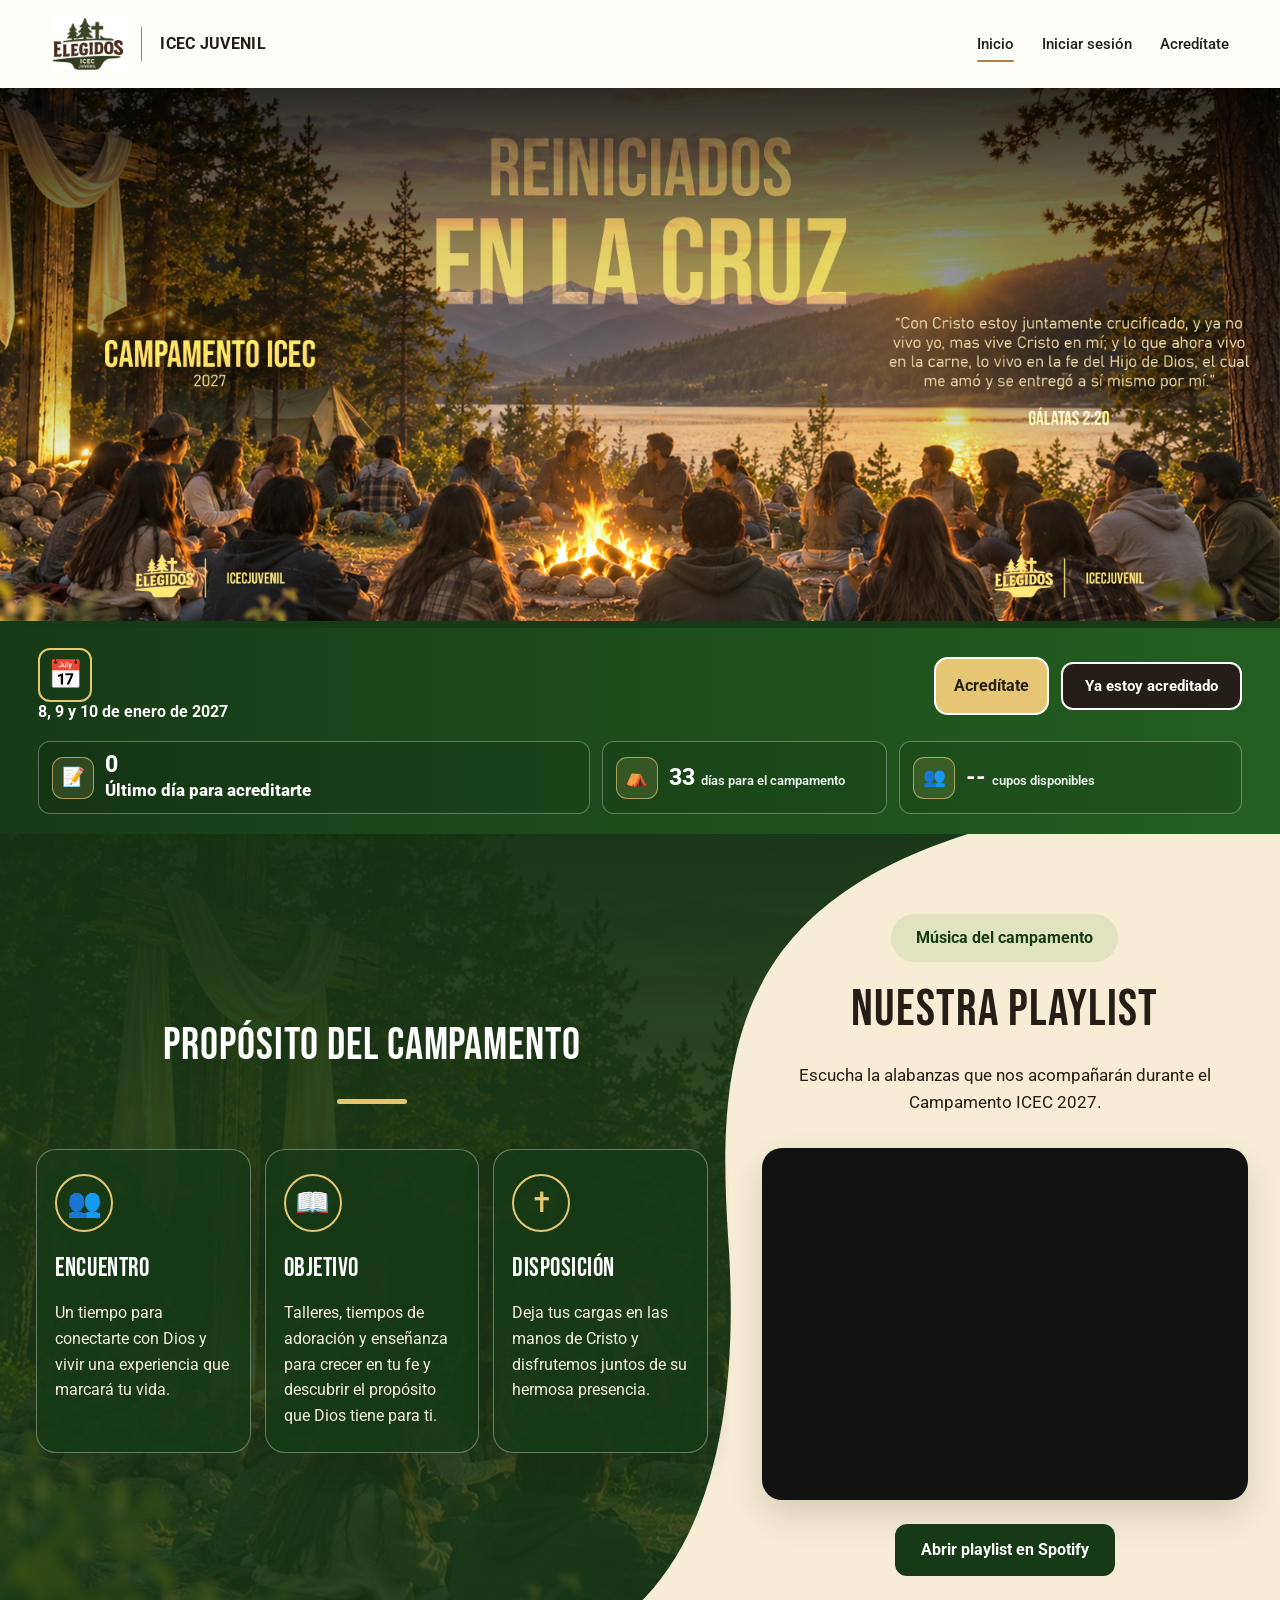
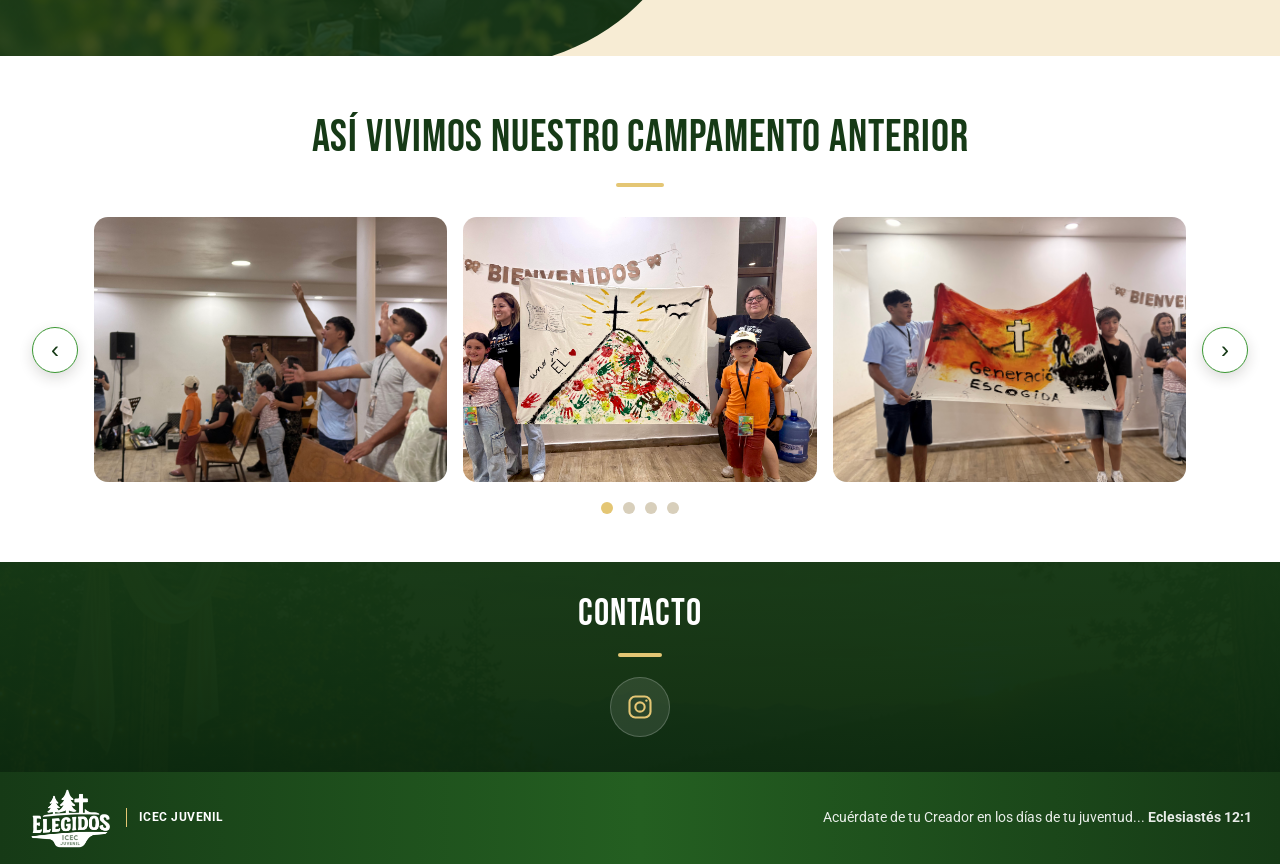
==== commit 5fed9b86: "Actualizo avances de la pagina de acreditacion 13-11-2026" ====
--- a/Frontend/index.html
+++ b/Frontend/index.html
@@ -469,6 +469,46 @@
 
                         </figure>
 
+                         <!-- Fotografía 8 -->
+                        <figure class="diapositiva-carrusel">
+
+                            <img
+                                src="Logos/Fotos/8.jpeg"
+                                alt="Fotografía 8 del campamento anterior"
+                                loading="lazy">
+
+                        </figure>
+
+                         <!-- Fotografía 9 -->
+                        <figure class="diapositiva-carrusel">
+
+                            <img
+                                src="Logos/Fotos/9.jpeg"
+                                alt="Fotografía 9 del campamento anterior"
+                                loading="lazy">
+
+                        </figure>
+
+                         <!-- Fotografía 10 -->
+                        <figure class="diapositiva-carrusel">
+
+                            <img
+                                src="Logos/Fotos/10.jpeg"
+                                alt="Fotografía 10 del campamento anterior"
+                                loading="lazy">
+
+                        </figure>
+
+                         <!-- Fotografía 11-->
+                        <figure class="diapositiva-carrusel">
+
+                            <img
+                                src="Logos/Fotos/11.jpeg"
+                                alt="Fotografía 11 del campamento anterior"
+                                loading="lazy">
+
+                        </figure>
+
                     </div>
 
                 </div>
--- a/Frontend/style.css
+++ b/Frontend/style.css
@@ -1,10 +1,8 @@
-/* Tipografías oficiales */
+/* ==================================================
+   1. TIPOGRAFÍAS Y COLORES
+   ================================================== */
+
 @import url("https://fonts.googleapis.com/css2?family=Bebas+Neue&family=Roboto:wght@400;500;600;700&display=swap");
-
-
-/* ==================================================
-   1. COLORES PRINCIPALES
-   ================================================== */
 
 :root {
     --color-oscuro: #251e17;
@@ -21,7 +19,6 @@
     --color-fondo-tarjeta: #fffdf8;
 }
 
-
 /* ==================================================
    2. CONFIGURACIÓN GENERAL
    ================================================== */
@@ -68,7 +65,6 @@
     display: none !important;
 }
 
-
 /* ==================================================
    3. ENCABEZADO Y MENÚ PRINCIPAL
    ================================================== */
@@ -78,12 +74,10 @@
     align-items: center;
     justify-content: space-between;
     gap: 32px;
-
     width: 100%;
     min-height: 88px;
     margin: 0;
     padding: 12px clamp(24px, 4vw, 64px);
-
     background-color: var(--color-fondo-tarjeta);
     border: 0;
     border-radius: 0;
@@ -95,7 +89,6 @@
     align-items: center;
     flex-shrink: 0;
     gap: 14px;
-
     color: var(--color-oscuro);
     text-decoration: none;
 }
@@ -103,12 +96,10 @@
 .marca img {
     display: block;
     flex-shrink: 0;
-
     width: 190px;
     height: auto;
     max-width: none;
     margin: -27px -57px -26px;
-
     object-fit: contain;
     clip-path: inset(25% 30% 24% 30%);
 }
@@ -117,10 +108,8 @@
 .marca span {
     max-width: none;
     padding: 7px 0 7px 18px;
-
     color: var(--color-oscuro);
     border-left: 1px solid var(--dorado-medio);
-
     font-family: "Roboto", Arial, sans-serif;
     font-size: 1rem;
     font-weight: 700;
@@ -131,12 +120,9 @@
 }
 
 .menu-principal {
-    display: flex;
-    align-items: center;
     justify-content: space-between;
     flex-wrap: nowrap;
     gap: 24px;
-
     width: clamp(360px, 34vw, 680px);
     margin-left: auto;
 }
@@ -144,15 +130,12 @@
 .menu-principal a {
     position: relative;
     padding: 10px 0;
-
     color: var(--color-oscuro);
     background-color: transparent;
-
     font-size: 0.95rem;
     font-weight: 500;
     text-decoration: none;
     white-space: nowrap;
-
     transition: color 0.2s;
 }
 
@@ -168,13 +151,10 @@
     right: 0;
     bottom: 3px;
     left: 0;
-
     height: 2px;
-
     background-color: var(--dorado-medio);
     border-radius: 999px;
 }
-
 
 /* ==================================================
    4. BOTONES GENERALES
@@ -184,19 +164,14 @@
     display: inline-flex;
     align-items: center;
     justify-content: center;
-
     min-height: 48px;
     padding: 12px 22px;
-
     border: 2px solid transparent;
     border-radius: 12px;
-
     cursor: pointer;
-
     font: inherit;
     font-weight: 700;
     text-decoration: none;
-
     transition:
         transform 0.2s,
         color 0.2s,
@@ -216,7 +191,6 @@
 .boton-secundario {
     color: var(--color-oscuro);
     background-color: var(--dorado-claro);
-
     border-color: var(--crema);
     box-shadow: 0 8px 18px rgba(37, 30, 23, 0.2);
 }
@@ -227,7 +201,6 @@
     border-color: var(--blanco);
 }
 
-
 /* ==================================================
    5. PORTADA DEL CAMPAMENTO
    ================================================== */
@@ -235,10 +208,8 @@
 .portada {
     width: 100%;
     margin: 0;
-
     color: var(--blanco);
     background-color: var(--verde-profundo);
-
     border-radius: 0;
     box-shadow: none;
     overflow: hidden;
@@ -246,12 +217,10 @@
 
 .titulo-oculto {
     position: absolute;
-
     width: 1px;
     height: 1px;
     margin: -1px;
     padding: 0;
-
     overflow: hidden;
     clip: rect(0, 0, 0, 0);
     white-space: nowrap;
@@ -265,11 +234,11 @@
     height: auto;
     margin: 0;
 }
+
 /* ==================================================
    6. INFORMACIÓN INFERIOR DE LA PORTADA
    ================================================== */
 
-/* Franja inferior que contiene la fecha, los datos y los botones */
 .portada-informacion {
     display: grid;
     grid-template-columns:
@@ -278,13 +247,10 @@
         minmax(390px, auto);
     align-items: center;
     gap: 18px;
-
     width: 100%;
     padding: 20px clamp(24px, 3vw, 48px);
     box-sizing: border-box;
-
     color: var(--blanco);
-
     background: linear-gradient(
         90deg,
         var(--verde-profundo),
@@ -292,39 +258,29 @@
     );
 }
 
-
-/* ==================================================
-   FECHA DEL CAMPAMENTO
-   ================================================== */
+/* Fecha del campamento */
 
 .fecha-destacada {
     display: flex;
     align-items: center;
     gap: 16px;
-
     min-width: 0;
 }
 
-/* Icono del calendario */
 .icono-fecha {
     display: grid;
     place-items: center;
     flex: 0 0 54px;
-
     width: 54px;
     height: 54px;
-
     border: 2px solid var(--dorado-claro);
     border-radius: 12px;
-
     font-size: 28px;
     line-height: 1;
 }
 
-/* Texto de la fecha */
 .portada-informacion .fecha-campamento {
     margin: 0;
-
     color: var(--blanco);
     font-size: clamp(1rem, 1.15vw, 1.2rem);
     font-weight: 700;
@@ -332,10 +288,7 @@
     white-space: nowrap;
 }
 
-
-/* ==================================================
-   RESUMEN DE ACREDITACIÓN, CAMPAMENTO Y CUPOS
-   ================================================== */
+/* Resumen de acreditación, campamento y cupos */
 
 .contador-campamento.contador-resumido {
     display: grid;
@@ -345,68 +298,54 @@
         minmax(190px, 0.9fr);
     align-items: stretch;
     gap: 12px;
-
     min-width: 0;
     width: 100%;
     margin: 0;
 }
 
-/* Tarjeta de cada dato */
 .contador-resumido .unidad-contador {
     display: grid;
     grid-template-columns: 42px minmax(0, 1fr);
     align-items: center;
     gap: 11px;
-
     min-width: 0;
     min-height: 72px;
     padding: 11px 13px;
     box-sizing: border-box;
-
     color: var(--blanco);
     background-color: rgba(0, 0, 0, 0.1);
-
     border: 1px solid rgba(255, 255, 255, 0.32);
     border-radius: 12px;
 }
 
-/* Icono de cada tarjeta */
 .icono-resumen-contador {
     display: grid;
     place-items: center;
-
     width: 42px;
     height: 42px;
-
     background-color: rgba(228, 198, 116, 0.14);
     border: 1px solid rgba(228, 198, 116, 0.68);
     border-radius: 11px;
-
     font-size: 1.15rem;
     line-height: 1;
 }
 
-/* Agrupa el valor y su descripción */
 .contenido-resumen-contador {
     display: flex;
     align-items: baseline;
     flex-wrap: wrap;
     gap: 4px 6px;
-
     min-width: 0;
 }
 
-/* Valores numéricos */
 .contador-resumido .contenido-resumen-contador strong {
     margin: 0;
-
     color: var(--blanco);
     font-size: 1.45rem;
     font-weight: 800;
     line-height: 1;
 }
 
-/* Descripción de cada valor */
 .contador-resumido .contenido-resumen-contador span {
     color: rgba(255, 255, 255, 0.92);
     font-size: 0.82rem;
@@ -414,33 +353,23 @@
     line-height: 1.25;
 }
 
-
-
-/* Mensaje con los días restantes para acreditarse */
 #estado-acreditacion {
     display: block;
-
     width: 100%;
-
     color: var(--blanco);
     font-size: clamp(1.05rem, 1.2vw, 1.22rem);
     font-weight: 800;
     line-height: 1.3;
-
     white-space: normal;
     overflow-wrap: normal;
 }
 
-/* Evita que los días y cupos se separen demasiado */
 .resumen-campamento .contenido-resumen-contador,
 .resumen-cupos .contenido-resumen-contador {
     justify-content: flex-start;
 }
 
-
-/* ==================================================
-   BOTONES DE ACREDITACIÓN
-   ================================================== */
+/* Botones de acreditación */
 
 .acciones-acreditacion {
     display: grid;
@@ -448,31 +377,24 @@
         minmax(170px, 1fr)
         minmax(210px, 1.2fr);
     align-items: stretch;
-    gap: 12px;
-
     min-width: 0;
 }
 
-/* Estilos compartidos por ambos botones */
 .boton-acreditacion,
 .boton-ingresar-acreditado {
     display: inline-flex;
     align-items: center;
     justify-content: center;
-
     min-height: 58px;
     padding: 12px 18px;
     box-sizing: border-box;
-
     border: 2px solid var(--blanco);
     border-radius: 14px;
-
     text-decoration: none;
     text-align: center;
     font-size: 1rem;
     font-weight: 700;
     line-height: 1.2;
-
     transition:
         background-color 0.2s ease,
         color 0.2s ease,
@@ -480,19 +402,11 @@
         transform 0.2s ease;
 }
 
-/* Botón para una persona nueva */
 .boton-acreditacion {
     color: var(--color-oscuro);
     background-color: var(--dorado-claro);
 }
 
-/* Botón para una persona ya acreditada */
-.boton-ingresar-acreditado {
-    color: var(--blanco);
-    background-color: var(--color-oscuro);
-}
-
-/* Efectos al pasar el cursor */
 .boton-acreditacion:hover,
 .boton-ingresar-acreditado:hover {
     transform: translateY(-2px);
@@ -502,44 +416,31 @@
     background-color: var(--dorado-medio);
 }
 
-.boton-ingresar-acreditado:hover {
-    color: var(--color-oscuro);
-    background-color: var(--dorado-claro);
-}
-
-/* Accesibilidad mediante teclado */
 .boton-acreditacion:focus-visible,
 .boton-ingresar-acreditado:focus-visible {
     outline: 3px solid var(--dorado-claro);
     outline-offset: 4px;
 }
 
-/* Botón cerrado antes o después del periodo de acreditación */
 .boton-acreditacion.deshabilitado,
 .boton-acreditacion[aria-disabled="true"] {
     cursor: not-allowed;
     pointer-events: none;
-
     color: rgba(255, 255, 255, 0.72);
     background-color: #6f746d;
     border-color: rgba(255, 255, 255, 0.45);
     opacity: 0.86;
 }
 
-
-/* ==================================================
-   COMPUTADORES MEDIANOS
-   ================================================== */
+/* Portada en computadores medianos */
 
 @media (max-width: 1500px) {
-
     .portada-informacion {
         grid-template-columns:
             minmax(280px, 1fr)
             minmax(390px, auto);
     }
 
-    /* El contador ocupa la segunda fila completa */
     .contador-campamento.contador-resumido {
         grid-column: 1 / -1;
         grid-row: 2;
@@ -551,17 +452,12 @@
     }
 }
 
-
-/* ==================================================
-   TABLETAS
-   ================================================== */
+/* Portada en tabletas */
 
 @media (max-width: 960px) {
-
     .portada-informacion {
         grid-template-columns: 1fr;
         gap: 16px;
-
         padding: 22px;
     }
 
@@ -586,19 +482,14 @@
     .acciones-acreditacion {
         grid-column: auto;
         grid-row: auto;
-
         width: min(100%, 500px);
         margin: 0 auto;
     }
 }
 
-
-/* ==================================================
-   CELULARES
-   ================================================== */
+/* Portada en celulares */
 
 @media (max-width: 760px) {
-
     .contador-campamento.contador-resumido {
         grid-template-columns: 1fr;
     }
@@ -609,7 +500,6 @@
 }
 
 @media (max-width: 620px) {
-
     .portada-informacion {
         padding: 20px 16px;
     }
@@ -634,98 +524,44 @@
     }
 }
 
-
 /* ==================================================
    7. INFORMACIÓN DEL CAMPAMENTO
    ================================================== */
 
 .informacion-campamento {
-    width: 100%;
-    margin: 0;
     padding: 55px 5%;
-
-    color: var(--blanco);
-
     background:
         linear-gradient(
             rgba(22, 58, 22, 0.82),
             rgba(22, 58, 22, 0.82)
         ),
         url("Logos/imagen.png") center / cover no-repeat;
-
-    border-radius: 0;
     overflow: hidden;
 }
 
 .titulo-seccion {
-    margin: 0;
-
-    color: var(--blanco);
-    text-align: center;
     font-size: clamp(2rem, 5vw, 3rem);
 }
 
 .titulo-seccion::after {
-    content: "";
-    display: block;
-
     width: 48px;
     height: 4px;
     margin: 12px auto 30px;
-
-    background-color: var(--dorado-claro);
-    border-radius: 999px;
 }
 
 .tarjetas-informacion {
-    display: grid;
-    grid-template-columns: repeat(3, minmax(0, 1fr));
     gap: 24px;
-
-    width: 100%;
-    margin: 0 auto;
 }
 
 .tarjeta-informacion {
     padding: 28px;
-
-    background-color: rgba(22, 58, 22, 0.84);
-    border: 1px solid rgba(255, 255, 255, 0.35);
     border-radius: 16px;
-
-    box-shadow: 0 12px 28px rgba(37, 30, 23, 0.22);
-}
-
-.icono-informacion {
-    display: grid;
-    place-items: center;
-
-    width: 58px;
-    height: 58px;
-    margin-bottom: 18px;
-
-    color: var(--dorado-claro);
-    border: 2px solid var(--dorado-claro);
-    border-radius: 50%;
-
-    font-size: 28px;
 }
 
 .tarjeta-informacion h3 {
     margin: 0 0 10px;
-
-    color: var(--blanco);
     font-size: 1.5rem;
 }
-
-.tarjeta-informacion p {
-    margin: 0;
-
-    color: #f5eddc;
-    font-size: 1rem;
-    line-height: 1.6;
-}
-
 
 /* ==================================================
    8. BANNER DE ACREDITACIÓN
@@ -733,21 +569,17 @@
 
 .banner-acreditacion {
     position: relative;
-
     width: 100%;
     height: clamp(250px, 25vw, 350px);
     margin: 0;
-
     background-color: var(--verde-profundo);
     overflow: hidden;
 }
 
 .banner-acreditacion > img {
     display: block;
-
     width: 100%;
     height: 100%;
-
     object-fit: cover;
     object-position: center 66%;
     filter: brightness(0.76);
@@ -757,14 +589,11 @@
     position: absolute;
     inset: 0;
     z-index: 1;
-
     display: flex;
     flex-direction: column;
     align-items: center;
     justify-content: center;
-
     padding: 20px 20px 25px;
-
     color: var(--blanco);
     text-align: center;
     text-transform: uppercase;
@@ -789,7 +618,6 @@
 
 .contenido-banner-acreditacion h1 strong {
     margin-top: 10px;
-
     color: var(--blanco);
     font-size: clamp(2.8rem, 5.6vw, 5.8rem);
     font-weight: 900;
@@ -797,7 +625,6 @@
 
 .contenido-banner-acreditacion p {
     margin: 18px 0 0;
-
     color: var(--blanco);
     font-size: clamp(0.9rem, 1.4vw, 1.25rem);
     font-weight: 700;
@@ -805,16 +632,13 @@
 
 .banner-acreditacion::after {
     content: "";
-
     position: absolute;
     right: 0;
     bottom: -1px;
     left: 0;
     z-index: 2;
-
     height: 25px;
     background-color: var(--crema);
-
     clip-path: polygon(
         0 55%,
         5% 30%,
@@ -836,7 +660,6 @@
     );
 }
 
-
 /* ==================================================
    9. FORMULARIO DE ACREDITACIÓN
    ================================================== */
@@ -873,7 +696,6 @@
 
 .pagina-acreditacion .cabecera-formulario h1 {
     margin: 0;
-
     color: var(--verde-profundo);
     font-size: clamp(2.2rem, 5vw, 3.2rem);
     line-height: 1;
@@ -882,18 +704,15 @@
 .pagina-acreditacion .cabecera-formulario h1::after {
     content: "";
     display: block;
-
     width: 56px;
     height: 4px;
     margin: 12px auto 14px;
-
     background-color: var(--dorado-claro);
     border-radius: 999px;
 }
 
 .pagina-acreditacion .cabecera-formulario p {
     margin: 0;
-
     color: var(--texto);
     font-size: 1.05rem;
     line-height: 1.5;
@@ -909,22 +728,18 @@
     min-width: 0;
     margin: 0;
     padding: 20px 24px;
-
     background-color: rgba(255, 255, 255, 0.96);
     border: 0;
     border-radius: 14px;
-
     box-shadow: 0 8px 24px rgba(37, 30, 23, 0.1);
 }
 
 .pagina-acreditacion .grupo-formulario > legend {
     position: absolute;
-
     width: 1px;
     height: 1px;
     padding: 0;
     margin: -1px;
-
     overflow: hidden;
     clip: rect(0 0 0 0);
     white-space: nowrap;
@@ -935,7 +750,6 @@
     display: flex;
     align-items: center;
     gap: 14px;
-
     margin-bottom: 18px;
 }
 
@@ -943,14 +757,11 @@
     display: grid;
     place-items: center;
     flex: 0 0 50px;
-
     width: 50px;
     height: 50px;
-
     color: #85610f;
     background-color: #fbefd0;
     border-radius: 50%;
-
     font-family: "Segoe UI Symbol", Arial, sans-serif;
     font-size: 1.45rem;
     line-height: 1;
@@ -963,7 +774,6 @@
 .pagina-acreditacion .texto-grupo-formulario h2,
 .pagina-acreditacion .texto-grupo-formulario h3 {
     margin: 0 0 3px;
-
     color: var(--verde-profundo);
     font-family: "Roboto", Arial, sans-serif;
     font-size: 1.25rem;
@@ -973,7 +783,6 @@
 
 .pagina-acreditacion .texto-grupo-formulario p {
     margin: 0;
-
     color: #65655e;
     font-size: 0.9rem;
     line-height: 1.4;
@@ -1024,11 +833,9 @@
     top: 50%;
     left: 15px;
     z-index: 1;
-
     color: #747a74;
     font-size: 1rem;
     line-height: 1;
-
     pointer-events: none;
     transform: translateY(-50%);
 }
@@ -1039,16 +846,12 @@
     width: 100%;
     min-height: 48px;
     padding: 11px 14px;
-
     color: var(--texto);
     background-color: var(--blanco);
-
     border: 1px solid #c8cbc6;
     border-radius: 8px;
-
     font: inherit;
 }
-
 .pagina-acreditacion .control-campo input {
     padding-left: 46px;
 }
@@ -1077,17 +880,14 @@
     justify-content: space-between;
     gap: 20px;
     grid-column: 1 / -1;
-
     margin-top: 2px;
     padding: 14px 18px;
-
     background: linear-gradient(
         90deg,
         rgba(228, 198, 116, 0.22),
         rgba(228, 198, 116, 0.42),
         rgba(228, 198, 116, 0.22)
     );
-
     border-radius: 10px;
 }
 
@@ -1102,10 +902,8 @@
     display: grid;
     place-items: center;
     flex: 0 0 42px;
-
     width: 42px;
     height: 42px;
-
     color: #85610f;
     font-size: 1.45rem;
 }
@@ -1113,14 +911,12 @@
 .pagina-acreditacion .texto-valor-acreditacion strong {
     display: block;
     margin-bottom: 2px;
-
     color: #74540d;
     font-size: 0.95rem;
 }
 
 .pagina-acreditacion .texto-valor-acreditacion p {
     margin: 0;
-
     color: #666158;
     font-size: 0.82rem;
     line-height: 1.35;
@@ -1129,7 +925,6 @@
 .pagina-acreditacion .valor-acreditacion,
 .pagina-acreditacion #valor-acreditacion {
     flex-shrink: 0;
-
     color: #74540d;
     font-family: "Bebas Neue", "Arial Narrow", sans-serif;
     font-size: clamp(1.55rem, 3vw, 2rem);
@@ -1168,7 +963,6 @@
 
 .pagina-acreditacion .mensaje-acompanantes {
     margin: 0;
-
     color: #666158;
     font-size: 0.88rem;
     line-height: 1.45;
@@ -1176,10 +970,8 @@
 
 .pagina-acreditacion .tarjeta-confirmacion {
     padding: 18px 24px;
-
     background-color: rgba(255, 255, 255, 0.96);
     border-radius: 14px;
-
     box-shadow: 0 8px 24px rgba(37, 30, 23, 0.1);
 }
 
@@ -1188,7 +980,6 @@
     flex-direction: column;
     align-items: center;
     gap: 16px;
-
     margin: 0;
 }
 
@@ -1197,41 +988,31 @@
     align-items: flex-start;
     align-self: stretch;
     gap: 10px;
-
     color: #55554f;
     font-size: 0.85rem;
     line-height: 1.4;
-
     cursor: pointer;
 }
 
 .pagina-acreditacion .casilla-confirmacion input {
     flex-shrink: 0;
-
     width: 19px;
     height: 19px;
     margin-top: 1px;
-
     accent-color: var(--dorado-medio);
 }
 
 .pagina-acreditacion .boton-guardar {
     width: min(360px, 100%);
     padding: 13px 22px;
-
     color: var(--blanco);
     background-color: #c98e11;
-
     border: 0;
     border-radius: 9px;
-
     cursor: pointer;
-
     font: inherit;
     font-weight: 700;
-
     box-shadow: 0 5px 12px rgba(37, 30, 23, 0.14);
-
     transition:
         background-color 0.2s,
         transform 0.2s,
@@ -1248,7 +1029,6 @@
     outline: 3px solid var(--dorado-claro);
     outline-offset: 3px;
 }
-
 
 /* ==================================================
    10. PÁGINA DE RESUMEN Y PAGO
@@ -1274,10 +1054,8 @@
 
 .pagina-pago .banner-pago img {
     display: block;
-
     width: 100%;
     height: 100%;
-
     object-fit: cover;
     object-position: center 58%;
 }
@@ -1294,7 +1072,6 @@
 
 .pagina-pago .cabecera-pago h1 {
     margin: 0 0 9px;
-
     color: var(--verde-profundo);
     font-family: "Roboto", Arial, sans-serif;
     font-size: clamp(2.4rem, 5vw, 3.35rem);
@@ -1304,7 +1081,6 @@
 
 .pagina-pago .cabecera-pago p {
     margin: 0;
-
     color: #55554f;
     font-size: 1.05rem;
     line-height: 1.5;
@@ -1314,11 +1090,9 @@
     min-width: 0;
     margin: 0 0 18px;
     padding: 20px 24px;
-
     background-color: rgba(255, 255, 255, 0.96);
     border: 0;
     border-radius: 15px;
-
     box-shadow: 0 8px 24px rgba(37, 30, 23, 0.1);
 }
 
@@ -1326,7 +1100,6 @@
     display: flex;
     align-items: center;
     gap: 14px;
-
     margin-bottom: 18px;
 }
 
@@ -1334,14 +1107,11 @@
     display: grid;
     place-items: center;
     flex: 0 0 48px;
-
     width: 48px;
     height: 48px;
-
     color: var(--verde-profundo);
     background-color: #eef3e9;
     border-radius: 50%;
-
     font-family: "Segoe UI Symbol", Arial, sans-serif;
     font-size: 1.3rem;
     font-weight: 700;
@@ -1351,7 +1121,6 @@
 .pagina-pago .cabecera-tarjeta-pago h2 {
     flex: 1;
     margin: 0;
-
     color: var(--verde-profundo);
     font-family: "Roboto", Arial, sans-serif;
     font-size: 1.3rem;
@@ -1366,7 +1135,6 @@
 
 .pagina-pago .texto-cabecera-tarjeta-pago p {
     margin: 0;
-
     color: #686862;
     font-size: 0.86rem;
     line-height: 1.4;
@@ -1374,12 +1142,10 @@
 
 .pagina-pago .texto-oculto {
     position: absolute;
-
     width: 1px;
     height: 1px;
     padding: 0;
     margin: -1px;
-
     overflow: hidden;
     clip: rect(0 0 0 0);
     white-space: nowrap;
@@ -1388,13 +1154,10 @@
 
 .pagina-pago .estado-inscripcion {
     flex-shrink: 0;
-
     padding: 8px 18px;
-
     color: var(--verde-profundo);
     background-color: #eef3e9;
     border-radius: 999px;
-
     font-size: 0.8rem;
     font-weight: 700;
 }
@@ -1403,10 +1166,8 @@
 .pagina-pago .mensaje-sin-datos-pago {
     margin: 0;
     padding: 16px;
-
     color: #666a64;
     text-align: center;
-
     background-color: #fafbf8;
     border: 1px dashed #ced2ca;
     border-radius: 9px;
@@ -1437,7 +1198,6 @@
 .pagina-pago .dato-pago small {
     display: block;
     margin-bottom: 4px;
-
     color: #6d716d;
     font-size: 0.72rem;
     font-weight: 700;
@@ -1448,10 +1208,8 @@
 .pagina-pago .dato-pago strong,
 .pagina-pago .dato-pago span {
     display: block;
-
     color: var(--texto);
     overflow-wrap: anywhere;
-
     font-size: 0.95rem;
     font-weight: 500;
 }
@@ -1468,26 +1226,23 @@
 }
 
 /* Botón para agregar acompañantes desde el resumen */
+
 .pagina-pago .boton-agregar-acompanante-pago {
     display: inline-flex;
     align-items: center;
     justify-content: center;
     gap: 10px;
-
     width: fit-content;
     min-height: 50px;
     margin: 16px 0 0 auto;
     padding: 12px 22px;
-
     color: var(--color-oscuro);
     background-color: #d8a326;
     border: 2px solid #d8a326;
     border-radius: 9px;
-
     text-decoration: none;
     font-size: 0.92rem;
     font-weight: 700;
-
     transition:
         color 0.2s,
         background-color 0.2s,
@@ -1508,15 +1263,15 @@
     transform: translateY(-1px);
 }
 
+/* Resumen del total */
+
 .pagina-pago .resumen-total-pago {
     display: grid;
     grid-template-columns: auto minmax(0, 1fr) auto;
     align-items: center;
     gap: 16px;
-
     margin-bottom: 18px;
     padding: 16px 24px;
-
     color: var(--blanco);
     background: linear-gradient(
         110deg,
@@ -1528,21 +1283,17 @@
 .pagina-pago .icono-total-pago {
     display: grid;
     place-items: center;
-
     width: 50px;
     height: 50px;
-
     color: var(--dorado-claro);
     background-color: rgba(228, 198, 116, 0.18);
     border-radius: 50%;
-
     font-size: 1.35rem;
     font-weight: 800;
 }
 
 .pagina-pago .texto-total-pago h2 {
     margin: 0 0 2px;
-
     color: var(--blanco);
     font-family: "Roboto", Arial, sans-serif;
     font-size: 1.25rem;
@@ -1551,7 +1302,6 @@
 
 .pagina-pago .texto-total-pago p {
     margin: 0;
-
     color: rgba(255, 255, 255, 0.8);
     font-size: 0.82rem;
 }
@@ -1559,19 +1309,21 @@
 .pagina-pago .monto-total-pago {
     margin: 0;
     padding-left: 24px;
-
     color: var(--dorado-claro);
     border-left: 1px solid rgba(255, 255, 255, 0.35);
-
     font-family: "Bebas Neue", "Arial Narrow", sans-serif;
     font-size: clamp(2.3rem, 4vw, 3.2rem);
     line-height: 1;
     white-space: nowrap;
 }
 
+/* Datos bancarios */
+
 .pagina-pago .contenido-datos-bancarios {
     display: grid;
-    grid-template-columns: minmax(0, 1.35fr) minmax(270px, 0.65fr);
+    grid-template-columns:
+        minmax(0, 1.35fr)
+        minmax(270px, 0.65fr);
     gap: 28px;
     align-items: center;
 }
@@ -1591,7 +1343,6 @@
 .pagina-pago .lista-datos-bancarios dt,
 .pagina-pago .lista-datos-bancarios dd {
     margin: 0;
-
     color: var(--texto);
     font-size: 0.88rem;
     line-height: 1.35;
@@ -1605,9 +1356,7 @@
     display: flex;
     align-items: flex-start;
     gap: 13px;
-
     padding: 17px;
-
     color: var(--verde-profundo);
     background-color: #eef2e8;
     border-radius: 10px;
@@ -1617,12 +1366,9 @@
     display: grid;
     place-items: center;
     flex: 0 0 30px;
-
     width: 30px;
     height: 30px;
-
-    color: var(--verde-profundo);
-
+    color: var(--verde-profundo);
     font-family: "Segoe UI Symbol", Arial, sans-serif;
     font-size: 1.45rem;
     font-weight: 700;
@@ -1636,7 +1382,6 @@
 
 .pagina-pago .aviso-transferencia p {
     margin: 0 0 7px;
-
     color: #54594f;
     font-size: 0.82rem;
     line-height: 1.4;
@@ -1646,6 +1391,8 @@
     color: var(--verde-profundo);
     font-size: 1.05rem;
 }
+
+/* Formulario del comprobante */
 
 .pagina-pago .formulario-comprobante {
     margin: 0;
@@ -1682,13 +1429,10 @@
     width: 100%;
     min-height: 48px;
     padding: 11px 14px;
-
     color: var(--texto);
     background-color: var(--blanco);
-
     border: 1px solid #c9ccc6;
     border-radius: 8px;
-
     font: inherit;
 }
 
@@ -1699,11 +1443,9 @@
 
 .pagina-pago .entrada-comprobante {
     position: absolute;
-
     width: 1px;
     height: 1px;
     margin: -1px;
-
     overflow: hidden;
     opacity: 0;
 }
@@ -1714,19 +1456,14 @@
     justify-content: center;
     flex-direction: column;
     gap: 5px;
-
     min-height: 115px;
     padding: 14px;
-
     color: #676b65;
     text-align: center;
-
     background-color: #fcfcfa;
     border: 1px dashed #9da39b;
     border-radius: 9px;
-
     cursor: pointer;
-
     transition:
         color 0.2s,
         border-color 0.2s,
@@ -1757,7 +1494,6 @@
 .pagina-pago .nombre-archivo-comprobante {
     min-height: 18px;
     margin: 3px 0 0;
-
     color: var(--verde-profundo);
     font-size: 0.76rem;
     font-weight: 700;
@@ -1768,32 +1504,28 @@
     display: flex;
     align-items: flex-start;
     gap: 10px;
-
     margin-top: 18px;
-
     color: #55554f;
     font-size: 0.84rem;
     line-height: 1.4;
-
     cursor: pointer;
 }
 
 .pagina-pago .casilla-confirmacion-pago input {
     flex-shrink: 0;
-
     width: 19px;
     height: 19px;
     margin-top: 1px;
-
     accent-color: var(--dorado-medio);
 }
+
+/* Acciones finales */
 
 .pagina-pago .acciones-pago {
     display: grid;
     grid-template-columns: repeat(2, minmax(0, 280px));
     justify-content: center;
     gap: 16px;
-
     margin: 24px 0;
 }
 
@@ -1803,18 +1535,13 @@
     align-items: center;
     justify-content: center;
     gap: 10px;
-
     min-height: 50px;
     padding: 12px 22px;
-
     border-radius: 9px;
-
     cursor: pointer;
-
     font: inherit;
     font-weight: 700;
     text-decoration: none;
-
     transition:
         color 0.2s,
         background-color 0.2s,
@@ -1855,11 +1582,9 @@
 
 .pagina-pago .estado-pago p {
     margin: 0;
-
     color: #55554f;
     line-height: 1.5;
 }
-
 
 /* ==================================================
    11. PÁGINA DE ACOMPAÑANTES
@@ -1885,10 +1610,8 @@
 
 .pagina-acompanantes .banner-acompanantes img {
     display: block;
-
     width: 100%;
     height: 100%;
-
     object-fit: cover;
     object-position: center 62%;
 }
@@ -1906,7 +1629,6 @@
 
 .pagina-acompanantes .cabecera-acompanantes h1 {
     margin: 0;
-
     color: var(--verde-profundo);
     font-family: "Roboto", Arial, sans-serif;
     font-size: clamp(2.2rem, 5vw, 3.1rem);
@@ -1917,18 +1639,15 @@
 .pagina-acompanantes .cabecera-acompanantes h1::after {
     content: "";
     display: block;
-
     width: 58px;
     height: 4px;
     margin: 13px auto 14px;
-
     background-color: var(--dorado-claro);
     border-radius: 999px;
 }
 
 .pagina-acompanantes .cabecera-acompanantes p {
     margin: 3px 0;
-
     color: #62625c;
     font-size: 1rem;
     line-height: 1.45;
@@ -1943,11 +1662,9 @@
     min-width: 0;
     margin: 0 0 18px;
     padding: 20px 24px;
-
     background-color: rgba(255, 255, 255, 0.96);
     border: 0;
     border-radius: 15px;
-
     box-shadow: 0 8px 24px rgba(37, 30, 23, 0.1);
 }
 
@@ -1955,7 +1672,6 @@
     display: flex;
     align-items: center;
     gap: 14px;
-
     margin-bottom: 18px;
 }
 
@@ -1963,19 +1679,15 @@
     display: grid;
     place-items: center;
     flex: 0 0 50px;
-
     width: 50px;
     height: 50px;
-
     color: var(--blanco);
     background: linear-gradient(
         145deg,
         var(--verde-profundo),
         var(--verde-intermedio)
     );
-
     border-radius: 50%;
-
     font-family: "Segoe UI Symbol", Arial, sans-serif;
     font-size: 1.3rem;
     line-height: 1;
@@ -1984,7 +1696,6 @@
 .pagina-acompanantes .cabecera-tarjeta-acompanantes h2 {
     flex: 1;
     margin: 0;
-
     color: var(--verde-profundo);
     font-family: "Roboto", Arial, sans-serif;
     font-size: 1.28rem;
@@ -1994,12 +1705,10 @@
 
 .pagina-acompanantes .texto-oculto {
     position: absolute;
-
     width: 1px;
     height: 1px;
     margin: -1px;
     padding: 0;
-
     overflow: hidden;
     clip: rect(0 0 0 0);
     white-space: nowrap;
@@ -2008,13 +1717,10 @@
 
 .pagina-acompanantes .cantidad-acompanantes {
     flex-shrink: 0;
-
     padding: 8px 17px;
-
     color: var(--verde-profundo);
     background-color: #f1f7e8;
     border-radius: 999px;
-
     font-size: 0.82rem;
     font-weight: 700;
 }
@@ -2027,10 +1733,8 @@
 .pagina-acompanantes .mensaje-sin-acompanantes {
     margin: 0;
     padding: 18px;
-
     color: #66665f;
     text-align: center;
-
     background-color: #fafbf8;
     border: 1px dashed #ccd2c8;
     border-radius: 10px;
@@ -2039,7 +1743,6 @@
 .pagina-acompanantes .tarjeta-acompanante {
     margin: 0;
     padding: 14px 16px;
-
     background-color: #fcfcfa;
     border: 1px solid #e0e3dd;
     border-radius: 10px;
@@ -2050,7 +1753,6 @@
     align-items: center;
     justify-content: space-between;
     gap: 18px;
-
     margin: 0;
 }
 
@@ -2065,25 +1767,20 @@
     display: grid;
     place-items: center;
     flex: 0 0 48px;
-
     width: 48px;
     height: 48px;
-
     color: #a7aaa4;
     background-color: #f0f1ee;
     border-radius: 50%;
-
     font-family: "Segoe UI Symbol", Arial, sans-serif;
     font-size: 1.2rem;
 }
-
 .pagina-acompanantes .datos-acompanante-guardado {
     min-width: 0;
 }
 
 .pagina-acompanantes .datos-acompanante-guardado h3 {
     margin: 0 0 5px;
-
     color: var(--verde-profundo);
     font-family: "Roboto", Arial, sans-serif;
     font-size: 1rem;
@@ -2092,7 +1789,6 @@
 
 .pagina-acompanantes .datos-acompanante-guardado p {
     margin: 0;
-
     color: #66665f;
     font-size: 0.82rem;
     line-height: 1.35;
@@ -2103,21 +1799,15 @@
     align-items: center;
     justify-content: center;
     gap: 7px;
-
     padding: 9px 18px;
-
     color: #b72c32;
     background-color: #fff0f1;
-
     border: 0;
     border-radius: 9px;
-
     cursor: pointer;
-
     font: inherit;
     font-size: 0.86rem;
     font-weight: 700;
-
     transition:
         color 0.2s,
         background-color 0.2s;
@@ -2129,6 +1819,7 @@
 }
 
 /* Distribución de los datos personales del acompañante */
+
 .pagina-acompanantes .campos-grid-acompanante {
     display: grid;
     grid-template-columns: repeat(6, minmax(0, 1fr));
@@ -2137,6 +1828,7 @@
 }
 
 /* Nombre completo */
+
 .pagina-acompanantes
 .campos-grid-acompanante
 > .campo:nth-child(1) {
@@ -2144,6 +1836,7 @@
 }
 
 /* RUT */
+
 .pagina-acompanantes
 .campos-grid-acompanante
 > .campo:nth-child(2) {
@@ -2151,6 +1844,7 @@
 }
 
 /* Género */
+
 .pagina-acompanantes
 .campos-grid-acompanante
 > .campo:nth-child(3) {
@@ -2158,6 +1852,7 @@
 }
 
 /* Fecha de nacimiento */
+
 .pagina-acompanantes
 .campos-grid-acompanante
 > .campo:nth-child(4) {
@@ -2165,6 +1860,7 @@
 }
 
 /* Teléfono */
+
 .pagina-acompanantes
 .campos-grid-acompanante
 > .campo:nth-child(5) {
@@ -2172,20 +1868,21 @@
 }
 
 /* Correo electrónico */
+
 .pagina-acompanantes
 .campos-grid-acompanante
 > .campo:nth-child(6) {
     grid-column: 1 / -1;
 }
 
-/* La franja del valor utiliza todo el ancho disponible */
+/* Franja del valor */
+
 .pagina-acompanantes
 .campos-grid-acompanante
 > .resumen-valor-acompanante {
     grid-column: 1 / -1;
     width: 100%;
 }
-
 
 .pagina-acompanantes .campo label {
     color: var(--texto);
@@ -2210,13 +1907,10 @@
     width: 100%;
     min-height: 48px;
     padding: 11px 14px;
-
     color: var(--texto);
     background-color: var(--blanco);
-
     border: 1px solid #c9ccc6;
     border-radius: 8px;
-
     font: inherit;
 }
 
@@ -2233,25 +1927,23 @@
     outline: 3px solid rgba(228, 198, 116, 0.3);
 }
 
-/* Resumen del valor de acreditación del acompañante */
+/* Resumen del valor de acreditación */
+
 .pagina-acompanantes .resumen-valor-acompanante {
     display: flex;
     align-items: center;
     justify-content: space-between;
     gap: 24px;
-
     grid-column: 1 / -1;
     width: 100%;
     margin-top: 17px;
     padding: 14px 18px;
-
     background: linear-gradient(
         90deg,
         rgba(228, 198, 116, 0.2),
         rgba(228, 198, 116, 0.42),
         rgba(228, 198, 116, 0.2)
     );
-
     border-radius: 10px;
 }
 
@@ -2266,14 +1958,11 @@
     display: grid;
     place-items: center;
     flex: 0 0 50px;
-
     width: 50px;
     height: 50px;
-
     color: var(--blanco);
     background: linear-gradient(145deg, #d6a11b, #a97205);
     border-radius: 50%;
-
     font-family: "Segoe UI Symbol", Arial, sans-serif;
     font-size: 1.4rem;
 }
@@ -2282,7 +1971,6 @@
 .descripcion-valor-acompanante strong {
     display: block;
     margin-bottom: 3px;
-
     color: #74540d;
     font-size: 0.95rem;
 }
@@ -2290,7 +1978,6 @@
 .pagina-acompanantes
 .descripcion-valor-acompanante p {
     margin: 0;
-
     color: #656158;
     font-size: 0.8rem;
     line-height: 1.35;
@@ -2298,7 +1985,6 @@
 
 .pagina-acompanantes .valor-acompanante {
     max-width: 240px;
-
     color: #74540d;
     font-family: "Bebas Neue", "Arial Narrow", sans-serif;
     font-size: clamp(1.5rem, 3vw, 2rem);
@@ -2306,6 +1992,8 @@
     text-align: right;
 }
 
+/* Salud y contacto de emergencia */
+
 .pagina-acompanantes .campos-salud-acompanante {
     display: grid;
     grid-template-columns: repeat(2, minmax(0, 1fr));
@@ -2325,12 +2013,13 @@
     gap: 16px 24px;
 }
 
+/* Acciones del formulario */
+
 .pagina-acompanantes .acciones-acompanantes {
     display: grid;
     grid-template-columns: repeat(2, minmax(0, 340px));
     justify-content: center;
     gap: 14px;
-
     margin-top: 4px;
 }
 
@@ -2340,17 +2029,12 @@
     align-items: center;
     justify-content: center;
     gap: 10px;
-
     min-height: 50px;
     padding: 12px 22px;
-
     border-radius: 9px;
-
     cursor: pointer;
-
     font: inherit;
     font-weight: 700;
-
     transition:
         color 0.2s,
         background-color 0.2s,
@@ -2383,7 +2067,6 @@
     outline-offset: 3px;
 }
 
-
 /* ==================================================
    12. CARRUSEL DEL CAMPAMENTO ANTERIOR
    ================================================== */
@@ -2392,14 +2075,12 @@
     width: 100%;
     margin: 0;
     padding: 48px 32px;
-
     background-color: var(--blanco);
     border-radius: 0;
 }
 
 .titulo-galeria {
     margin: 0;
-
     color: var(--verde-profundo);
     text-align: center;
     font-size: clamp(1.8rem, 4vw, 2.8rem);
@@ -2408,11 +2089,9 @@
 .titulo-galeria::after {
     content: "";
     display: block;
-
     width: 48px;
     height: 4px;
     margin: 12px auto 30px;
-
     background-color: var(--dorado-claro);
     border-radius: 999px;
 }
@@ -2432,14 +2111,12 @@
 .carrusel-pista {
     display: flex;
     gap: 16px;
-
     transition: transform 0.45s ease;
 }
 
 .diapositiva-carrusel {
     flex: 0 0 calc((100% - 32px) / 3);
     aspect-ratio: 4 / 3;
-
     background-color: var(--crema);
     border-radius: 14px;
     overflow: hidden;
@@ -2447,13 +2124,10 @@
 
 .diapositiva-carrusel img {
     display: block;
-
     width: 100%;
     height: 100%;
-
     object-fit: cover;
     cursor: zoom-in;
-
     transition:
         transform 0.25s,
         filter 0.25s;
@@ -2468,21 +2142,15 @@
     display: grid;
     place-items: center;
     flex-shrink: 0;
-
     width: 46px;
     height: 46px;
-
     color: var(--verde-profundo);
     background-color: var(--blanco);
-
     border: 1px solid var(--verde-principal);
     border-radius: 50%;
-
     box-shadow: 0 5px 14px rgba(37, 30, 23, 0.16);
-
     cursor: pointer;
     font-size: 1.5rem;
-
     transition:
         color 0.2s,
         background-color 0.2s,
@@ -2504,7 +2172,6 @@
     display: flex;
     justify-content: center;
     gap: 10px;
-
     margin-top: 20px;
 }
 
@@ -2512,19 +2179,15 @@
     width: 12px;
     height: 12px;
     padding: 0;
-
     background-color: #d8cfbb;
-
     border: 0;
     border-radius: 50%;
-
     cursor: pointer;
 }
 
 .indicador-carrusel.activo {
     background-color: var(--dorado-claro);
 }
-
 
 /* ==================================================
    13. VISOR DE FOTOGRAFÍAS
@@ -2533,7 +2196,6 @@
 .visor-fotografia {
     position: fixed;
     inset: 0;
-
     width: 100vw;
     height: 100vh;
     height: 100dvh;
@@ -2541,9 +2203,7 @@
     max-height: none;
     margin: 0;
     padding: 35px 70px;
-
     background-color: transparent;
-
     border: 0;
     overflow: hidden;
 }
@@ -2561,17 +2221,13 @@
 
 .imagen-ampliada {
     display: block;
-
     width: auto;
     height: auto;
     max-width: min(1200px, calc(100vw - 160px));
     max-height: calc(100dvh - 70px);
-
     object-fit: contain;
-
     background-color: #000000;
     border-radius: 14px;
-
     box-shadow: 0 18px 55px rgba(0, 0, 0, 0.55);
 }
 
@@ -2580,20 +2236,15 @@
     top: 20px;
     right: 22px;
     z-index: 3;
-
     display: grid;
     place-items: center;
-
     width: 46px;
     height: 46px;
     padding: 0;
-
     color: var(--verde-profundo);
     background-color: var(--blanco);
-
     border: 2px solid var(--verde-profundo);
     border-radius: 50%;
-
     cursor: pointer;
     font-size: 2rem;
     line-height: 1;
@@ -2603,24 +2254,18 @@
     position: fixed;
     top: 50%;
     z-index: 2;
-
     display: grid;
     place-items: center;
-
     width: 52px;
     height: 52px;
     padding: 0;
-
     color: var(--verde-profundo);
     background-color: rgba(255, 255, 255, 0.94);
-
     border: 2px solid var(--verde-profundo);
     border-radius: 50%;
-
     cursor: pointer;
     font-size: 1.7rem;
     line-height: 1;
-
     transform: translateY(-50%);
 }
 
@@ -2638,7 +2283,6 @@
     background-color: var(--verde-profundo);
 }
 
-
 /* ==================================================
    14. SECCIÓN DE CONTACTO
    ================================================== */
@@ -2647,23 +2291,19 @@
     width: 100%;
     margin: 0;
     padding: 24px 20px 28px;
-
     color: var(--blanco);
     text-align: center;
-
     background:
         linear-gradient(
             rgba(22, 58, 22, 0.94),
             rgba(12, 42, 15, 0.97)
         ),
         url("Logos/imagen.png") center 20% / cover no-repeat;
-
     border-radius: 0;
 }
 
 .contacto h2 {
     margin: 0;
-
     color: var(--blanco);
     font-size: clamp(1.8rem, 3vw, 2.35rem);
 }
@@ -2671,11 +2311,9 @@
 .contacto h2::after {
     content: "";
     display: block;
-
     width: 44px;
     height: 4px;
     margin: 10px auto 20px;
-
     background-color: var(--dorado-claro);
     border-radius: 20px;
 }
@@ -2683,10 +2321,8 @@
 .enlace-instagram {
     display: inline-grid;
     place-items: center;
-
     color: var(--dorado-claro);
     text-decoration: none;
-
     transition: transform 0.2s;
 }
 
@@ -2694,13 +2330,10 @@
     width: 60px;
     height: 60px;
     padding: 15px;
-
     color: var(--dorado-claro);
     background-color: rgba(255, 255, 255, 0.1);
-
     border: 1px solid rgba(255, 255, 255, 0.2);
     border-radius: 50%;
-
     fill: none;
     stroke: currentColor;
     stroke-width: 1.8;
@@ -2723,7 +2356,6 @@
     transform: scale(1.06);
 }
 
-
 /* ==================================================
    15. PIE DE PÁGINA
    ================================================== */
@@ -2732,16 +2364,13 @@
     width: 100%;
     margin: 0;
     padding: 10px 28px;
-
     color: var(--blanco);
-
     background: linear-gradient(
         90deg,
         var(--verde-profundo),
         var(--verde-intermedio),
         var(--verde-profundo)
     );
-
     border-radius: 0;
 }
 
@@ -2750,7 +2379,6 @@
     align-items: center;
     justify-content: space-between;
     gap: 30px;
-
     min-height: 72px;
 }
 
@@ -2759,26 +2387,21 @@
     align-items: center;
     flex-shrink: 0;
     gap: 12px;
-
     color: var(--blanco);
     text-decoration: none;
 }
 
 .marca-pie img {
     display: block;
-
     width: 86px;
     height: auto;
-
     mix-blend-mode: screen;
 }
 
 .nombre-marca-pie {
     padding-left: 12px;
-
     color: var(--blanco);
     border-left: 1px solid var(--dorado-claro);
-
     font-size: 0.78rem;
     font-weight: 700;
     letter-spacing: 0.04em;
@@ -2789,9 +2412,7 @@
 .frase-pie {
     max-width: 620px;
     margin: 0;
-
     color: rgba(255, 255, 255, 0.9);
-
     font-size: 0.9rem;
     line-height: 1.4;
     text-align: right;
@@ -2802,7 +2423,6 @@
     white-space: nowrap;
 }
 
-
 /* ==================================================
    16. PÁGINA DE INICIO DE SESIÓN
    ================================================== */
@@ -2823,7 +2443,6 @@
 
 .pagina-login .cabecera-login h2 {
     margin: 0;
-
     color: var(--verde-profundo);
     font-size: clamp(2.4rem, 4vw, 3rem);
     line-height: 1.1;
@@ -2832,18 +2451,15 @@
 .pagina-login .cabecera-login h2::after {
     content: "";
     display: block;
-
     width: 46px;
     height: 3px;
     margin: 12px auto 14px;
-
     background-color: var(--dorado-claro);
     border-radius: 20px;
 }
 
 .pagina-login .cabecera-login p {
     margin: 0;
-
     color: var(--texto);
     font-size: 1rem;
     line-height: 1.4;
@@ -2851,12 +2467,9 @@
 
 .pagina-login .tarjeta-login {
     padding: 24px 28px;
-
     background-color: rgba(255, 255, 255, 0.97);
-
     border: 1px solid rgba(37, 30, 23, 0.1);
     border-radius: 14px;
-
     box-shadow: 0 8px 24px rgba(37, 30, 23, 0.1);
 }
 
@@ -2886,16 +2499,13 @@
     position: absolute;
     top: 50%;
     left: 15px;
-
     width: 20px;
     height: 20px;
-
     fill: none;
     stroke: #737973;
     stroke-width: 1.7;
     stroke-linecap: round;
     stroke-linejoin: round;
-
     pointer-events: none;
     transform: translateY(-50%);
 }
@@ -2904,13 +2514,10 @@
     width: 100%;
     height: 48px;
     padding: 0 15px 0 48px;
-
     color: var(--texto);
     background-color: var(--blanco);
-
     border: 1px solid #c9cec9;
     border-radius: 8px;
-
     font: inherit;
 }
 
@@ -2926,7 +2533,6 @@
 
 .pagina-login .enlace-recuperacion {
     color: var(--color-oscuro);
-
     font-size: 0.88rem;
     font-weight: 700;
     text-decoration: none;
@@ -2941,15 +2547,11 @@
     width: 100%;
     height: 50px;
     margin-top: 2px;
-
     color: var(--color-oscuro);
     background-color: var(--dorado-claro);
-
     border: 2px solid var(--dorado-medio);
     border-radius: 8px;
-
     cursor: pointer;
-
     font: inherit;
     font-weight: 700;
 }
@@ -2964,7 +2566,6 @@
 .pagina-login .crear-cuenta-login {
     margin-top: 20px;
     padding-top: 18px;
-
     text-align: center;
     border-top: 1px solid #d8ddd8;
 }
@@ -2975,16 +2576,12 @@
 
 .pagina-login .boton-crear-cuenta {
     display: block;
-
     width: 100%;
     padding: 11px 18px;
-
     color: var(--verde-profundo);
     background-color: transparent;
-
     border: 2px solid var(--verde-profundo);
     border-radius: 8px;
-
     font-weight: 700;
     text-decoration: none;
 }
@@ -2994,7 +2591,6 @@
     background-color: var(--verde-profundo);
 }
 
-
 /* ==================================================
    17. RECUPERACIÓN DE CONTRASEÑA
    ================================================== */
@@ -3002,14 +2598,12 @@
 .pagina-recuperacion .volver-login {
     margin-top: 20px;
     padding-top: 18px;
-
     text-align: center;
     border-top: 1px solid #d8ddd8;
 }
 
 .pagina-recuperacion .volver-login a {
     color: var(--verde-profundo);
-
     font-size: 0.92rem;
     font-weight: 700;
     text-decoration: none;
@@ -3019,19 +2613,15 @@
     color: var(--color-oscuro);
     text-decoration: underline;
 }
-
-
 /* ==================================================
    18. ADAPTACIÓN PARA TABLETAS
    ================================================== */
 
 @media (max-width: 900px) {
-
     .encabezado {
         flex-direction: column;
         justify-content: center;
         gap: 6px;
-
         padding: 10px 18px;
     }
 
@@ -3042,7 +2632,6 @@
     .menu-principal {
         width: 100%;
         margin-left: 0;
-
         justify-content: space-around;
         gap: 14px;
     }
@@ -3054,7 +2643,6 @@
     .portada .afiche-oficial {
         width: 100%;
         height: 230px;
-
         object-fit: cover;
         object-position: center 22%;
     }
@@ -3082,7 +2670,6 @@
 }
 
 @media (max-width: 850px) {
-
     .pagina-acreditacion .contenido-acreditacion,
     .pagina-pago .contenido-pago {
         width: min(720px, calc(100% - 24px));
@@ -3114,7 +2701,6 @@
 }
 
 @media (max-width: 800px) {
-
     .pagina-acompanantes .contenido-acompanantes {
         width: min(700px, calc(100% - 24px));
         padding-bottom: 56px;
@@ -3141,13 +2727,11 @@
     }
 }
 
-
 /* ==================================================
    19. ADAPTACIÓN PARA CELULARES
    ================================================== */
 
 @media (max-width: 600px) {
-
     .banner-acreditacion {
         height: 220px;
     }
@@ -3158,7 +2742,6 @@
 
     .portada .afiche-oficial {
         height: clamp(300px, 92vw, 390px);
-
         object-fit: cover;
         object-position: center;
     }
@@ -3190,7 +2773,6 @@
     .boton-carrusel {
         width: 38px;
         height: 38px;
-
         font-size: 1.2rem;
     }
 
@@ -3237,12 +2819,9 @@
 
     .pagina-pago .monto-total-pago {
         grid-column: 1 / -1;
-
         padding: 16px 0 0;
-
         border-top: 1px solid rgba(255, 255, 255, 0.3);
         border-left: 0;
-
         text-align: center;
     }
 
@@ -3285,7 +2864,6 @@
     .imagen-ampliada {
         max-width: calc(100vw - 24px);
         max-height: 82vh;
-
         border-radius: 10px;
     }
 
@@ -3299,13 +2877,11 @@
     }
 }
 
-
 /* ==================================================
    20. ADAPTACIÓN PARA CELULARES PEQUEÑOS
    ================================================== */
 
 @media (max-width: 520px) {
-
     .encabezado {
         min-height: auto;
         padding: 8px 10px 10px;
@@ -3330,7 +2906,6 @@
 
     .menu-principal a {
         padding: 8px 4px;
-
         font-size: 0.78rem;
         text-align: center;
     }
@@ -3341,7 +2916,6 @@
 
     .contenido-pie {
         min-height: auto;
-
         flex-direction: column;
         justify-content: center;
         gap: 12px;
@@ -3363,19 +2937,16 @@
     .frase-pie {
         width: 100%;
         max-width: 520px;
-
         font-size: 0.82rem;
         text-align: center;
     }
 }
-
 
 /* ==================================================
    21. ADAPTACIÓN PARA PANTALLAS MUY PEQUEÑAS
    ================================================== */
 
 @media (max-width: 380px) {
-
     .portada .afiche-oficial {
         height: 320px;
     }
@@ -3398,7 +2969,6 @@
    22. PÁGINA DE INFORMACIÓN PARA ACREDITADOS
    ================================================== */
 
-/* Fondo general de la página */
 .pagina-informacion {
     background:
         url("Logos/fondo-bosque.svg")
@@ -3411,62 +2981,42 @@
         );
 }
 
-
-/* ==================================================
-   BANNER DE INFORMACIÓN
-   ================================================== */
-
-/* Conserva la proporción de la imagen panorámica */
+/* Banner de información */
+
 .pagina-informacion .banner-informacion {
     position: relative;
-
     width: 100%;
     height: clamp(330px, 27vw, 440px);
-
     background-color: var(--verde-profundo);
     overflow: hidden;
 }
 
-/* Imagen del banner */
 .pagina-informacion .banner-informacion img {
     display: block;
-
     width: 100%;
     height: 100%;
-
     object-fit: cover;
     object-position: center 58%;
 }
 
-
-/* ==================================================
-   CONTENEDOR PRINCIPAL
-   ================================================== */
+/* Contenedor principal */
 
 .pagina-informacion .contenido-informacion {
     width: calc(100% - 48px);
     max-width: 1300px;
-
     margin-left: auto;
     margin-right: auto;
     padding: 42px 0 80px;
-
     box-sizing: border-box;
 }
 
-
-/* ==================================================
-   MENSAJE DE ACCESO RESTRINGIDO
-   ================================================== */
+/* Mensaje de acceso restringido */
 
 .pagina-informacion .mensaje-acceso-informacion {
     padding: 42px 30px;
-
     background-color: rgba(255, 255, 255, 0.97);
     border-radius: 16px;
-
     box-shadow: 0 10px 28px rgba(37, 30, 23, 0.12);
-
     text-align: center;
 }
 
@@ -3475,15 +3025,12 @@
 .icono-mensaje-informacion {
     display: grid;
     place-items: center;
-
     width: 62px;
     height: 62px;
     margin: 0 auto 18px;
-
     color: var(--blanco);
     background-color: var(--verde-profundo);
     border-radius: 50%;
-
     font-size: 2rem;
     font-weight: 700;
 }
@@ -3491,7 +3038,6 @@
 .pagina-informacion
 .mensaje-acceso-informacion h1 {
     margin: 0 0 12px;
-
     color: var(--verde-profundo);
     font-size: clamp(2rem, 5vw, 3rem);
     line-height: 1.1;
@@ -3501,7 +3047,6 @@
 .mensaje-acceso-informacion p {
     max-width: 680px;
     margin: 0 auto 24px;
-
     color: #5f605a;
     font-size: 1rem;
     line-height: 1.6;
@@ -3512,19 +3057,14 @@
     display: inline-flex;
     align-items: center;
     justify-content: center;
-
     min-height: 48px;
     padding: 12px 28px;
-
     color: var(--color-oscuro);
     background-color: var(--dorado-claro);
-
     border: 2px solid var(--dorado-medio);
     border-radius: 9px;
-
     font-weight: 700;
     text-decoration: none;
-
     transition:
         color 0.2s,
         background-color 0.2s,
@@ -3536,20 +3076,20 @@
     color: var(--blanco);
     background-color: var(--color-oscuro);
     border-color: var(--color-oscuro);
-
     transform: translateY(-2px);
 }
-/* Adaptación para tabletas */
+
+/* Banner en tabletas */
+
 @media (max-width: 900px) {
-
     .pagina-informacion .banner-informacion {
         height: 320px;
     }
 }
 
-/* Adaptación para celulares */
+/* Banner en celulares */
+
 @media (max-width: 600px) {
-
     .pagina-informacion .banner-informacion {
         height: 230px;
     }
@@ -3559,9 +3099,7 @@
     }
 }
 
-/* ==================================================
-   INFORMACIÓN PRIVADA DEL CAMPAMENTO
-   ================================================== */
+/* Información privada del campamento */
 
 .pagina-informacion .informacion-acreditado {
     display: grid;
@@ -3569,8 +3107,6 @@
     gap: 24px;
 }
 
-
-/* Presentación de la información */
 .pagina-informacion .cabecera-informacion {
     margin-bottom: 8px;
     text-align: center;
@@ -3580,14 +3116,11 @@
 .estado-acreditacion-informacion {
     display: inline-flex;
     align-items: center;
-
     margin: 0 0 12px;
     padding: 7px 16px;
-
     color: var(--verde-profundo);
     background-color: #eef5e9;
     border-radius: 999px;
-
     font-size: 0.85rem;
     font-weight: 700;
 }
@@ -3595,7 +3128,6 @@
 .pagina-informacion
 .cabecera-informacion h1 {
     margin: 0;
-
     color: var(--verde-profundo);
     font-size: clamp(2.3rem, 5vw, 3.6rem);
     line-height: 1;
@@ -3605,11 +3137,9 @@
 .cabecera-informacion h1::after {
     content: "";
     display: block;
-
     width: 58px;
     height: 4px;
     margin: 14px auto;
-
     background-color: var(--dorado-claro);
     border-radius: 999px;
 }
@@ -3618,24 +3148,18 @@
 .cabecera-informacion > p:last-child {
     max-width: 760px;
     margin: 0 auto;
-
     color: #5f605a;
     font-size: 1rem;
     line-height: 1.55;
 }
 
-
-/* ==================================================
-   TARJETAS DE INFORMACIÓN
-   ================================================== */
+/* Tarjetas de información */
 
 .pagina-informacion
 .tarjeta-informacion-acreditado {
     padding: 24px 28px;
-
     background-color: rgba(255, 255, 255, 0.97);
     border-radius: 15px;
-
     box-shadow: 0 8px 24px rgba(37, 30, 23, 0.1);
 }
 
@@ -3644,7 +3168,6 @@
     display: flex;
     align-items: center;
     gap: 16px;
-
     margin-bottom: 20px;
 }
 
@@ -3656,14 +3179,11 @@
     display: grid;
     place-items: center;
     flex: 0 0 52px;
-
     width: 52px;
     height: 52px;
-
     color: #85610f;
     background-color: #fbefd0;
     border-radius: 50%;
-
     font-family: "Segoe UI Symbol", Arial, sans-serif;
     font-size: 1.5rem;
     line-height: 1;
@@ -3672,7 +3192,6 @@
 .pagina-informacion
 .cabecera-tarjeta-informacion h2 {
     margin: 0 0 3px;
-
     color: var(--verde-profundo);
     font-family: "Roboto", Arial, sans-serif;
     font-size: 1.3rem;
@@ -3683,16 +3202,12 @@
 .pagina-informacion
 .cabecera-tarjeta-informacion p {
     margin: 0;
-
     color: #66665f;
     font-size: 0.9rem;
     line-height: 1.4;
 }
 
-
-/* ==================================================
-   FECHA Y HORARIO
-   ================================================== */
+/* Fecha y horario */
 
 .pagina-informacion
 .contenido-horario-campamento {
@@ -3706,7 +3221,6 @@
 .pagina-informacion
 .horario-salida-campamento {
     padding: 18px 20px;
-
     background-color: #f8f5eb;
     border: 1px solid #ded9ca;
     border-radius: 11px;
@@ -3715,7 +3229,6 @@
 .pagina-informacion
 .contenido-horario-campamento strong {
     display: block;
-
     color: var(--verde-profundo);
     font-size: 1.15rem;
 }
@@ -3724,24 +3237,18 @@
 .contenido-horario-campamento span {
     display: block;
     margin-top: 4px;
-
     color: #5f605a;
 }
 
-
-/* ==================================================
-   LISTA VISUAL DE ELEMENTOS NECESARIOS
-   ================================================== */
+/* Lista de elementos necesarios */
 
 .pagina-informacion
 .lista-elementos-campamento {
     display: grid;
     grid-template-columns: repeat(2, minmax(0, 1fr));
     gap: 14px 28px;
-
     margin: 24px 0 0;
     padding: 0;
-
     list-style: none;
 }
 
@@ -3751,42 +3258,33 @@
     grid-template-columns: 44px minmax(0, 1fr);
     align-items: center;
     gap: 12px;
-
     min-width: 0;
     margin: 0;
     padding: 0;
-
     color: #4f504a;
     font-weight: 400;
     line-height: 1.45;
-
     break-inside: avoid;
 }
 
-/* Elimina la antigua marca de verificación */
 .pagina-informacion
 .lista-elementos-campamento li::before {
     content: none;
 }
 
-/* Evita que las chalas queden destacadas */
 .pagina-informacion
 .lista-elementos-campamento strong {
     font-weight: 400;
 }
 
-/* Contenedor de cada icono ilustrativo */
 .pagina-informacion .icono-elemento {
     display: grid;
     place-items: center;
-
     width: 44px;
     height: 44px;
-
     background-color: rgba(228, 198, 116, 0.28);
     border: 1px solid rgba(171, 129, 65, 0.25);
     border-radius: 12px;
-
     font-family:
         "Segoe UI Emoji",
         "Apple Color Emoji",
@@ -3795,15 +3293,11 @@
     line-height: 1;
 }
 
-
-/* ==================================================
-   SALUD Y MEDICAMENTOS
-   ================================================== */
+/* Salud y medicamentos */
 
 .pagina-informacion
 .aviso-importante-campamento {
     padding: 18px 20px;
-
     background-color: #fff8e7;
     border-left: 5px solid var(--dorado-medio);
     border-radius: 8px;
@@ -3813,7 +3307,6 @@
 .aviso-importante-campamento > strong {
     display: block;
     margin-bottom: 8px;
-
     color: #815c0c;
     font-size: 1.05rem;
 }
@@ -3821,15 +3314,11 @@
 .pagina-informacion
 .aviso-importante-campamento p {
     margin: 6px 0 0;
-
     color: #5d5a51;
     line-height: 1.5;
 }
 
-
-/* ==================================================
-   CELULARES Y OBJETOS DE VALOR
-   ================================================== */
+/* Celulares y objetos de valor */
 
 .pagina-informacion
 .restricciones-campamento {
@@ -3842,59 +3331,47 @@
     display: flex;
     align-items: center;
     gap: 16px;
-
     padding: 18px 20px;
-
     background-color: #f4f7f0;
     border: 1px solid #d8dfd2;
     border-radius: 10px;
 }
 
-/* Círculo del símbolo de prohibición */
 .pagina-informacion .simbolo-prohibido {
     position: relative;
     display: block;
     flex: 0 0 58px;
-
     width: 58px;
     height: 58px;
     padding: 0;
-
     color: transparent;
     background-color: var(--verde-profundo);
     border-radius: 50%;
-
     font-size: 0;
 }
-/* Círculo blanco interior */
+
 .pagina-informacion .simbolo-prohibido::before {
     content: "";
     position: absolute;
     top: 50%;
     left: 50%;
-
     width: 27px;
     height: 27px;
-
     border: 3px solid var(--blanco);
     border-radius: 50%;
-
     transform: translate(-50%, -50%);
     box-sizing: border-box;
 }
-/* Línea diagonal del símbolo de prohibición */
+
 .pagina-informacion .simbolo-prohibido::after {
     content: "";
     position: absolute;
     top: 50%;
     left: 50%;
-
     width: 31px;
     height: 3px;
-
     background-color: var(--blanco);
     border-radius: 999px;
-
     transform: translate(-50%, -50%) rotate(-52deg);
     transform-origin: center;
 }
@@ -3907,7 +3384,6 @@
 .pagina-informacion
 .restriccion-destacada p {
     margin: 4px 0 0;
-
     color: #5f605a;
     line-height: 1.45;
 }
@@ -3916,39 +3392,30 @@
 .restricciones-campamento ul {
     display: grid;
     gap: 8px;
-
     margin: 0;
     padding-left: 22px;
-
     color: #53544e;
 }
 
-
-/* ==================================================
-   MENSAJE FINAL
-   ================================================== */
+/* Mensaje final */
 
 .pagina-informacion
 .mensaje-final-informacion {
     padding: 28px;
-
     color: var(--blanco);
     background: linear-gradient(
         90deg,
         var(--verde-profundo),
         var(--verde-intermedio)
     );
-
     border-radius: 15px;
     box-shadow: 0 8px 24px rgba(37, 30, 23, 0.14);
-
     text-align: center;
 }
 
 .pagina-informacion
 .mensaje-final-informacion h2 {
     margin: 0 0 7px;
-
     color: var(--dorado-claro);
     font-size: 2rem;
 }
@@ -3956,95 +3423,74 @@
 .pagina-informacion
 .mensaje-final-informacion p {
     margin: 0;
-
     color: rgba(255, 255, 255, 0.9);
 }
-
-
 /* ==================================================
-   ADAPTACIÓN PARA TABLETAS
+   INFORMACIÓN — ADAPTACIÓN PARA TABLETAS
    ================================================== */
 
 @media (max-width: 760px) {
-
-    .pagina-informacion
-    .banner-informacion {
+    .pagina-informacion .banner-informacion {
         height: 240px;
         aspect-ratio: auto;
     }
 
-    .pagina-informacion
-    .banner-informacion img {
+    .pagina-informacion .banner-informacion img {
         object-fit: cover;
         object-position: center;
     }
 
-    .pagina-informacion
-    .contenido-informacion {
+    .pagina-informacion .contenido-informacion {
         width: calc(100% - 24px);
         padding: 28px 0 55px;
     }
 
-    .pagina-informacion
-    .lista-elementos-campamento {
+    .pagina-informacion .lista-elementos-campamento {
         grid-template-columns: 1fr;
         gap: 12px;
     }
 }
 
-
-/* ==================================================
-   ADAPTACIÓN PARA CELULARES
-   ================================================== */
+/* Información en celulares */
 
 @media (max-width: 560px) {
-
-    .pagina-informacion
-    .banner-informacion {
+    .pagina-informacion .banner-informacion {
         height: 210px;
     }
 
-    .pagina-informacion
-    .tarjeta-informacion-acreditado {
+    .pagina-informacion .tarjeta-informacion-acreditado {
         padding: 20px 16px;
         border-radius: 12px;
     }
 
-    .pagina-informacion
-    .cabecera-tarjeta-informacion {
+    .pagina-informacion .cabecera-tarjeta-informacion {
         align-items: flex-start;
     }
 
-    .pagina-informacion
-    .contenido-horario-campamento {
+    .pagina-informacion .contenido-horario-campamento {
         grid-template-columns: 1fr;
     }
 
-    .pagina-informacion
-    .restriccion-destacada {
+    .pagina-informacion .restriccion-destacada {
         align-items: center;
         padding: 16px;
     }
 
-    .pagina-informacion
-    .simbolo-prohibido {
+    .pagina-informacion .simbolo-prohibido {
         flex-basis: 52px;
         width: 52px;
         height: 52px;
     }
 
-    .pagina-informacion
-    .simbolo-prohibido::before {
+    .pagina-informacion .simbolo-prohibido::before {
         font-size: 1.8rem;
     }
 
-    .pagina-informacion
-    .mensaje-final-informacion {
+    .pagina-informacion .mensaje-final-informacion {
         padding: 24px 16px;
     }
 
-    .pagina-informacion
-    .mensaje-acceso-informacion {
+    .pagina-informacion .mensaje-acceso-informacion {
         padding: 32px 18px;
     }
 }
@@ -4053,43 +3499,34 @@
    23. ACCESO ADMINISTRATIVO
    ================================================== */
 
-/* Fondo general de la página */
 .pagina-admin-login {
     min-height: 100vh;
-
     background:
         linear-gradient(
             rgba(22, 58, 22, 0.78),
             rgba(22, 58, 22, 0.88)
         ),
         url("Logos/imagen.png") center / cover fixed;
-
     color: var(--texto);
 }
 
-/* Encabezado específico del acceso administrativo */
 .pagina-admin-login .encabezado-admin {
     width: 100%;
     margin: 0;
 }
 
-/* Enlace para regresar al sitio público */
 .pagina-admin-login .enlace-volver-sitio {
     display: inline-flex;
     align-items: center;
     gap: 8px;
-
     padding: 10px 16px;
-
     color: var(--verde-profundo);
     background-color: transparent;
     border: 1px solid transparent;
     border-radius: 8px;
-
     font-size: 1rem;
     font-weight: 700;
     text-decoration: none;
-
     transition:
         color 0.2s,
         background-color 0.2s,
@@ -4102,174 +3539,133 @@
     border-color: var(--dorado-medio);
 }
 
-/* ==================================================
-   CONTENEDOR DEL FORMULARIO
-   ================================================== */
+/* Contenedor del formulario */
 
 .pagina-admin-login .contenido-admin-login {
     display: grid;
     place-items: center;
-
     width: 100%;
     min-height: calc(100vh - 116px);
     padding: 48px 24px;
-
     box-sizing: border-box;
 }
 
-/* Tarjeta central del acceso */
 .pagina-admin-login .tarjeta-admin-login {
     width: min(620px, 100%);
     padding: 38px 42px;
-
     background-color: rgba(255, 255, 255, 0.97);
     border: 1px solid rgba(171, 129, 65, 0.26);
     border-radius: 20px;
-
     box-shadow: 0 20px 55px rgba(0, 0, 0, 0.3);
-
     box-sizing: border-box;
 }
 
-/* ==================================================
-   CABECERA DEL ACCESO
-   ================================================== */
+/* Cabecera del acceso */
 
 .pagina-admin-login .cabecera-admin-login {
     margin-bottom: 28px;
     text-align: center;
 }
 
-/* Círculo del candado */
 .pagina-admin-login .icono-admin-login {
     display: grid;
     place-items: center;
-
     width: 66px;
     height: 66px;
     margin: 0 auto 14px;
-
     color: var(--dorado-claro);
     background-color: var(--verde-profundo);
     border-radius: 50%;
-
     font-size: 1.75rem;
     line-height: 1;
 }
 
-/* Etiqueta “Área privada” */
 .pagina-admin-login .etiqueta-admin-login {
     display: inline-flex;
-
     margin: 0 0 10px;
     padding: 6px 15px;
-
     color: var(--verde-profundo);
     background-color: #eef5e9;
     border-radius: 999px;
-
     font-size: 0.85rem;
     font-weight: 700;
 }
 
-/* Título principal */
 .pagina-admin-login .cabecera-admin-login h1 {
     margin: 0;
-
     color: var(--verde-profundo);
     font-size: clamp(2.2rem, 5vw, 3.1rem);
     line-height: 1;
 }
 
-/* Línea dorada bajo el título */
 .pagina-admin-login .cabecera-admin-login h1::after {
     content: "";
     display: block;
-
     width: 58px;
     height: 4px;
     margin: 14px auto;
-
     background-color: var(--dorado-claro);
     border-radius: 999px;
 }
 
-/* Texto introductorio */
 .pagina-admin-login .cabecera-admin-login > p:last-child {
     max-width: 470px;
     margin: 0 auto;
-
     color: #5f605a;
     font-size: 1rem;
     line-height: 1.55;
 }
 
-/* ==================================================
-   FORMULARIO ADMINISTRATIVO
-   ================================================== */
+/* Formulario administrativo */
 
 .pagina-admin-login .formulario-admin-login {
     display: grid;
     gap: 20px;
 }
 
-/* Cada campo del formulario */
 .pagina-admin-login .campo-admin-login {
     display: grid;
     gap: 8px;
 }
 
-/* Etiquetas de los campos */
 .pagina-admin-login .campo-admin-login label {
     color: var(--verde-profundo);
     font-size: 0.98rem;
     font-weight: 700;
 }
 
-/* Asteriscos de campos obligatorios */
 .pagina-admin-login .campo-admin-login label span {
     color: #b32d2d;
 }
 
-/* Contenedor del icono y el campo */
 .pagina-admin-login .control-admin-login {
     position: relative;
 }
 
-/* Icono situado a la izquierda */
 .pagina-admin-login .icono-control-admin {
     position: absolute;
     top: 50%;
     left: 16px;
-
     display: grid;
     place-items: center;
-
     color: #747a72;
     font-size: 1.15rem;
-
     transform: translateY(-50%);
     pointer-events: none;
 }
 
-/* Campos de correo y contraseña */
 .pagina-admin-login .control-admin-login input {
     width: 100%;
     height: 58px;
     padding: 0 54px 0 48px;
-
     color: var(--texto);
     background-color: #fffdf8;
-
     border: 1px solid #b8bbb3;
     border-radius: 10px;
-
     font-family: "Roboto", Arial, sans-serif;
     font-size: 1rem;
-
     box-sizing: border-box;
     outline: none;
-
     transition:
         border-color 0.2s,
         box-shadow 0.2s,
@@ -4280,36 +3676,29 @@
     color: #777b75;
 }
 
-/* Campo activo */
 .pagina-admin-login .control-admin-login input:focus {
     background-color: var(--blanco);
     border-color: var(--dorado-medio);
-
-    box-shadow:
-        0 0 0 4px rgba(228, 198, 116, 0.3);
-}
-
-/* Botón para mostrar u ocultar la contraseña */
+    box-shadow: 0 0 0 4px rgba(228, 198, 116, 0.3);
+}
+
+/* Mostrar u ocultar contraseña */
+
 .pagina-admin-login .boton-mostrar-contrasena-admin {
     position: absolute;
     top: 50%;
     right: 10px;
-
     display: grid;
     place-items: center;
-
     width: 38px;
     height: 38px;
     padding: 0;
-
     color: var(--verde-profundo);
     background-color: transparent;
     border: 0;
     border-radius: 8px;
-
     font-size: 1.2rem;
     cursor: pointer;
-
     transform: translateY(-50%);
 }
 
@@ -4317,47 +3706,36 @@
     background-color: rgba(228, 198, 116, 0.25);
 }
 
-/* ==================================================
-   MENSAJES DEL FORMULARIO
-   ================================================== */
+/* Mensajes y botón de ingreso */
 
 .pagina-admin-login .mensaje-admin-login {
     margin: 0;
     padding: 12px 14px;
-
     color: #8a1d1d;
     background-color: #fff0f0;
     border: 1px solid #e4b5b5;
     border-radius: 8px;
-
     font-size: 0.92rem;
     line-height: 1.45;
 }
 
-/* Botón principal de ingreso */
 .pagina-admin-login .boton-ingresar-admin {
     display: inline-flex;
     align-items: center;
     justify-content: center;
     gap: 10px;
     margin-top: 16px;
-
     width: 100%;
     min-height: 56px;
     padding: 12px 24px;
-
     color: var(--color-oscuro);
     background-color: var(--dorado-claro);
-
     border: 2px solid var(--dorado-medio);
     border-radius: 10px;
-
     font-family: "Roboto", Arial, sans-serif;
     font-size: 1rem;
     font-weight: 700;
-
     cursor: pointer;
-
     transition:
         color 0.2s,
         background-color 0.2s,
@@ -4370,23 +3748,18 @@
     color: var(--blanco);
     background-color: var(--color-oscuro);
     border-color: var(--color-oscuro);
-
     box-shadow: 0 8px 18px rgba(37, 30, 23, 0.2);
     transform: translateY(-2px);
 }
 
-/* ==================================================
-   AVISO DE SEGURIDAD
-   ================================================== */
+/* Aviso de seguridad */
 
 .pagina-admin-login .aviso-seguridad-admin {
     display: flex;
     align-items: flex-start;
     gap: 10px;
-
     margin-top: 26px;
     padding: 14px 16px;
-
     color: #4f554d;
     background-color: #eef5e9;
     border: 1px solid #d7e2d0;
@@ -4395,7 +3768,6 @@
 
 .pagina-admin-login .aviso-seguridad-admin > span {
     flex-shrink: 0;
-
     color: var(--verde-profundo);
     font-size: 1.15rem;
     font-weight: 700;
@@ -4403,12 +3775,10 @@
 
 .pagina-admin-login .aviso-seguridad-admin p {
     margin: 0;
-
     font-size: 0.9rem;
     line-height: 1.5;
 }
 
-/* Indicadores visibles para navegación con teclado */
 .pagina-admin-login .enlace-volver-sitio:focus-visible,
 .pagina-admin-login .boton-mostrar-contrasena-admin:focus-visible,
 .pagina-admin-login .boton-ingresar-admin:focus-visible {
@@ -4416,12 +3786,9 @@
     outline-offset: 3px;
 }
 
-/* ==================================================
-   ADAPTACIÓN PARA TABLETAS Y CELULARES
-   ================================================== */
+/* Acceso administrativo en tabletas y celulares */
 
 @media (max-width: 760px) {
-
     .pagina-admin-login .encabezado-admin {
         gap: 16px;
     }
@@ -4443,7 +3810,6 @@
 }
 
 @media (max-width: 480px) {
-
     .pagina-admin-login .encabezado-admin {
         flex-direction: column;
         justify-content: center;
@@ -4474,7 +3840,6 @@
    24. SELECCIÓN DE PIEZAS
    ================================================== */
 
-/* Fondo general de la página */
 .pagina-piezas {
     min-height: 100vh;
     background:
@@ -4482,13 +3847,11 @@
             rgba(247, 236, 212, 0.96),
             rgba(247, 236, 212, 0.92)
         ),
-        url("Logos/fondo-bosque.svg") bottom center / 100% auto no-repeat;
-}
-
-
-/* ==================================================
-   CONTENIDO PRINCIPAL
-   ================================================== */
+        url("Logos/fondo-bosque.svg")
+        bottom center / 100% auto no-repeat;
+}
+
+/* Contenido principal */
 
 .pagina-piezas .contenido-piezas {
     width: 100%;
@@ -4498,7 +3861,6 @@
     box-sizing: border-box;
 }
 
-/* Las secciones interiores utilizan todo el espacio disponible */
 .pagina-piezas .selector-participante-pieza,
 .pagina-piezas .seccion-mapa-piezas,
 .pagina-piezas .resumen-seleccion-pieza {
@@ -4506,51 +3868,45 @@
     box-sizing: border-box;
 }
 
-/* ==================================================
-   TÍTULO DE LA PÁGINA
-   ================================================== */
+/* Título de la página */
 
 .pagina-piezas .cabecera-piezas {
-    max-width: 900px;
-    margin: 0 auto 36px;
+    margin: 0 0 26px;
+    padding: clamp(24px, 4vw, 40px) 20px;
+    background: linear-gradient(120deg, #173e22, #285332);
+    border-radius: 20px;
+    box-shadow: 0 8px 24px rgba(25, 62, 35, 0.12);
     text-align: center;
 }
 
 .pagina-piezas .etiqueta-piezas {
     display: inline-flex;
-    align-items: center;
-    justify-content: center;
-
-    margin-bottom: 14px;
-    padding: 9px 20px;
-
-    color: var(--verde-profundo);
-    background-color: rgba(59, 152, 51, 0.1);
+    margin-bottom: 12px;
+    padding: 6px 15px;
+    color: #173e22;
+    background-color: #e6efda;
     border-radius: 999px;
-
-    font-size: 0.92rem;
+    font-size: 0.9rem;
     font-weight: 700;
 }
 
 .pagina-piezas .cabecera-piezas h1 {
     margin: 0;
-
-    color: var(--verde-profundo);
-    font-family: "Bebas Neue", sans-serif;
-    font-size: clamp(2.5rem, 5vw, 4.2rem);
-    font-weight: 400;
-    letter-spacing: 0.02em;
-    line-height: 1;
+    color: #fff;
+    font-family: "Roboto", Arial, sans-serif;
+    font-size: clamp(1.9rem, 4vw, 3rem);
+    font-weight: 700;
+    letter-spacing: normal;
+    line-height: 1.2;
+    text-transform: none;
 }
 
 .pagina-piezas .cabecera-piezas h1::after {
     content: "";
     display: block;
-
-    width: 68px;
+    width: 72px;
     height: 4px;
-    margin: 20px auto;
-
+    margin: 16px auto;
     background-color: var(--dorado-claro);
     border-radius: 999px;
 }
@@ -4558,26 +3914,22 @@
 .pagina-piezas .cabecera-piezas p {
     max-width: 760px;
     margin: 0 auto;
-
-    color: rgba(37, 30, 23, 0.78);
-    font-size: 1.08rem;
-    line-height: 1.55;
-}
-
-
-/* ==================================================
-   SELECCIÓN DEL PARTICIPANTE
-   ================================================== */
+    color: #f0f5ed;
+    font-size: 1rem;
+    line-height: 1.6;
+}
+
+/* Selección del participante */
 
 .pagina-piezas .selector-participante-pieza {
     display: grid;
-    grid-template-columns: minmax(0, 1fr) minmax(260px, 420px);
+    grid-template-columns:
+        minmax(0, 1fr)
+        minmax(260px, 420px);
     align-items: end;
     gap: 28px;
-
     margin-bottom: 26px;
     padding: 26px 30px;
-
     background-color: var(--blanco);
     border: 1px solid rgba(171, 129, 65, 0.18);
     border-radius: 20px;
@@ -4586,7 +3938,6 @@
 
 .pagina-piezas .selector-participante-pieza h2 {
     margin: 0 0 6px;
-
     color: var(--verde-profundo);
     font-size: 1.4rem;
 }
@@ -4611,12 +3962,10 @@
     width: 100%;
     min-height: 56px;
     padding: 0 18px;
-
     color: var(--texto);
     background-color: var(--blanco);
     border: 1px solid rgba(37, 30, 23, 0.28);
     border-radius: 12px;
-
     font: inherit;
     font-size: 1rem;
     cursor: pointer;
@@ -4631,9 +3980,7 @@
     display: flex;
     align-items: center;
     gap: 10px;
-
     margin-top: 10px;
-
     color: var(--verde-profundo);
     font-size: 0.94rem;
     font-weight: 700;
@@ -4643,45 +3990,33 @@
     display: inline-flex;
     align-items: center;
     justify-content: center;
-
     min-width: 28px;
     height: 28px;
     padding: 0 9px;
-
     color: var(--blanco);
     background-color: var(--verde-profundo);
     border-radius: 999px;
-
     font-size: 0.8rem;
     font-weight: 700;
 }
 
-
-/* ==================================================
-   MENSAJE DE AYUDA
-   ================================================== */
+/* Mensaje de ayuda */
 
 .pagina-piezas #mensaje-seleccion-pieza {
     margin: 0 0 24px;
     padding: 15px 20px;
-
     color: var(--verde-profundo);
     background-color: rgba(59, 152, 51, 0.08);
     border: 1px solid rgba(59, 152, 51, 0.2);
     border-radius: 12px;
-
     font-weight: 600;
     line-height: 1.45;
 }
 
-
-/* ==================================================
-   CONTENEDOR DEL MAPA
-   ================================================== */
+/* Contenedor del mapa */
 
 .pagina-piezas .seccion-mapa-piezas {
     padding: 30px;
-
     background-color: var(--blanco);
     border: 1px solid rgba(171, 129, 65, 0.18);
     border-radius: 22px;
@@ -4693,81 +4028,72 @@
     align-items: center;
     justify-content: space-between;
     gap: 20px;
-
     margin-bottom: 26px;
 }
 
+.pagina-piezas .selector-participante-pieza h2,
 .pagina-piezas .encabezado-mapa-piezas h2 {
     margin: 0;
-
-    color: var(--verde-profundo);
-    font-size: 1.55rem;
+    color: var(--verde-profundo);
+    font-family: "Roboto", Arial, sans-serif;
+    font-size: clamp(1.15rem, 2vw, 1.45rem);
+    font-weight: 700;
+    letter-spacing: normal;
+    line-height: 1.3;
+    text-transform: none;
+}
+
+.pagina-piezas .selector-participante-pieza h2 {
+    margin-bottom: 6px;
 }
 
 .pagina-piezas #contador-piezas-disponibles {
     display: inline-flex;
     align-items: center;
     justify-content: center;
-
     min-height: 40px;
     padding: 0 17px;
-
     color: var(--verde-profundo);
     background-color: rgba(59, 152, 51, 0.1);
     border-radius: 999px;
-
     font-size: 0.92rem;
     font-weight: 700;
     white-space: nowrap;
 }
 
-
-/* ==================================================
-   MAPA DE PIEZAS
-   ================================================== */
+/* Mapa de piezas */
 
 .pagina-piezas #mapa-piezas {
     display: grid;
     grid-template-columns: repeat(5, minmax(0, 1fr));
     gap: 14px;
-
     padding: 22px;
-
-    background:
-        linear-gradient(
-            rgba(22, 58, 22, 0.04),
-            rgba(22, 58, 22, 0.08)
-        );
+    background: linear-gradient(
+        rgba(22, 58, 22, 0.04),
+        rgba(22, 58, 22, 0.08)
+    );
     border: 1px solid rgba(22, 58, 22, 0.16);
     border-radius: 18px;
 }
 
-
-/* ==================================================
-   TARJETAS DE LAS PIEZAS
-   ================================================== */
+/* Tarjetas de las piezas */
 
 .pagina-piezas .tarjeta-pieza {
     position: relative;
     display: flex;
     flex-direction: column;
     align-items: flex-start;
-
     min-width: 0;
     min-height: 148px;
     padding: 17px;
-
     color: var(--texto);
     text-align: left;
-
     background-color: var(--blanco);
     border: 2px solid rgba(36, 95, 33, 0.34);
     border-radius: 13px;
     box-shadow: 0 5px 14px rgba(37, 30, 23, 0.06);
-
     font: inherit;
     cursor: pointer;
-
     transition:
         transform 0.2s ease,
         border-color 0.2s ease,
@@ -4777,7 +4103,6 @@
 
 .pagina-piezas .tarjeta-pieza:hover:not(:disabled) {
     transform: translateY(-3px);
-
     border-color: var(--verde-intermedio);
     box-shadow: 0 10px 20px rgba(22, 58, 22, 0.14);
 }
@@ -4792,16 +4117,13 @@
     display: inline-flex;
     align-items: center;
     justify-content: center;
-
     min-width: 38px;
     min-height: 28px;
     margin-bottom: 11px;
     padding: 0 9px;
-
     color: var(--blanco);
     background-color: var(--verde-profundo);
     border-radius: 7px;
-
     font-size: 0.82rem;
     font-weight: 800;
     letter-spacing: 0.05em;
@@ -4810,7 +4132,6 @@
 .pagina-piezas .nombre-pieza {
     display: block;
     margin-bottom: 8px;
-
     color: var(--verde-profundo);
     font-size: 1rem;
     font-weight: 800;
@@ -4820,7 +4141,6 @@
 .pagina-piezas .capacidad-pieza {
     display: block;
     margin-bottom: 14px;
-
     color: rgba(37, 30, 23, 0.68);
     font-size: 0.88rem;
     line-height: 1.35;
@@ -4829,22 +4149,16 @@
 .pagina-piezas .estado-pieza {
     display: inline-flex;
     align-items: center;
-
     margin-top: auto;
     padding: 6px 10px;
-
     color: var(--verde-profundo);
     background-color: rgba(59, 152, 51, 0.11);
     border-radius: 999px;
-
     font-size: 0.78rem;
     font-weight: 700;
 }
 
-
-/* ==================================================
-   PIEZAS ANCHAS Y PASILLO
-   ================================================== */
+/* Piezas anchas y pasillo */
 
 .pagina-piezas .pieza-ancha {
     grid-column: span 2;
@@ -4854,22 +4168,18 @@
     grid-column: 1 / -1;
     display: grid;
     place-items: center;
-
     min-height: 148px;
     padding: 12px;
-
     color: rgba(22, 58, 22, 0.56);
-    background:
-        repeating-linear-gradient(
-            -45deg,
-            rgba(22, 58, 22, 0.04),
-            rgba(22, 58, 22, 0.04) 8px,
-            rgba(22, 58, 22, 0.08) 8px,
-            rgba(22, 58, 22, 0.08) 16px
-        );
+    background: repeating-linear-gradient(
+        -45deg,
+        rgba(22, 58, 22, 0.04),
+        rgba(22, 58, 22, 0.04) 8px,
+        rgba(22, 58, 22, 0.08) 8px,
+        rgba(22, 58, 22, 0.08) 16px
+    );
     border: 1px dashed rgba(22, 58, 22, 0.25);
     border-radius: 12px;
-
     font-size: 0.85rem;
     font-weight: 700;
     text-align: center;
@@ -4880,22 +4190,18 @@
 .pagina-piezas .baño-piezas {
     display: grid;
     place-items: center;
-
     min-height: 148px;
     padding: 12px;
-
     color: rgba(22, 58, 22, 0.56);
-    background:
-        repeating-linear-gradient(
-            -45deg,
-            rgba(22, 58, 22, 0.04),
-            rgba(22, 58, 22, 0.04) 8px,
-            rgba(22, 58, 22, 0.08) 8px,
-            rgba(22, 58, 22, 0.08) 16px
-        );
+    background: repeating-linear-gradient(
+        -45deg,
+        rgba(22, 58, 22, 0.04),
+        rgba(22, 58, 22, 0.04) 8px,
+        rgba(22, 58, 22, 0.08) 8px,
+        rgba(22, 58, 22, 0.08) 16px
+    );
     border: 1px dashed rgba(22, 58, 22, 0.25);
     border-radius: 12px;
-
     font-size: 0.85rem;
     font-weight: 700;
     text-align: center;
@@ -4903,10 +4209,7 @@
     letter-spacing: 0.08em;
 }
 
-
-/* ==================================================
-   PIEZA SELECCIONADA
-   ================================================== */
+/* Pieza seleccionada */
 
 .pagina-piezas .tarjeta-pieza.pieza-seleccionada {
     color: var(--blanco);
@@ -4932,8 +4235,6 @@
     color: var(--verde-profundo);
     background-color: var(--dorado-claro);
 }
-
-
 /* ==================================================
    PIEZAS BLOQUEADAS O COMPLETAS
    ================================================== */
@@ -4945,8 +4246,6 @@
     background-color: #eeeeea;
     border-color: rgba(37, 30, 23, 0.12);
     box-shadow: none;
-
-    cursor: not-allowed;
     transform: none;
     opacity: 0.68;
 }
@@ -4973,10 +4272,7 @@
     background-color: rgba(37, 30, 23, 0.08);
 }
 
-
-/* ==================================================
-   LEYENDA DE ESTADOS
-   ================================================== */
+/* Leyenda de estados */
 
 .pagina-piezas .leyenda-piezas {
     display: flex;
@@ -4984,10 +4280,8 @@
     justify-content: center;
     flex-wrap: wrap;
     gap: 14px 28px;
-
     margin: 24px 0 0;
     padding: 18px;
-
     background-color: rgba(247, 236, 212, 0.55);
     border-radius: 13px;
 }
@@ -4996,7 +4290,6 @@
     display: inline-flex;
     align-items: center;
     gap: 8px;
-
     color: rgba(37, 30, 23, 0.78);
     font-size: 0.9rem;
     font-weight: 600;
@@ -5025,34 +4318,27 @@
     background-color: #7a3623;
 }
 
-
-/* ==================================================
-   RESUMEN DE LA SELECCIÓN
-   ================================================== */
+/* Resumen de la selección */
 
 .pagina-piezas .resumen-seleccion-pieza {
     display: grid;
     grid-template-columns: minmax(0, 1fr) auto;
     align-items: center;
     gap: 30px;
-
     margin-top: 28px;
     padding: 27px 30px;
-
     color: var(--blanco);
-    background:
-        linear-gradient(
-            100deg,
-            var(--verde-profundo),
-            var(--verde-intermedio)
-        );
+    background: linear-gradient(
+        100deg,
+        var(--verde-profundo),
+        var(--verde-intermedio)
+    );
     border-radius: 20px;
     box-shadow: 0 14px 32px rgba(22, 58, 22, 0.2);
 }
 
 .pagina-piezas .resumen-seleccion-pieza h2 {
     margin: 0 0 7px;
-
     color: var(--blanco);
     font-size: 1.35rem;
 }
@@ -5072,26 +4358,20 @@
     font-weight: 700;
 }
 
-
-/* ==================================================
-   BOTÓN PARA CONFIRMAR
-   ================================================== */
+/* Botón para confirmar */
 
 .pagina-piezas #boton-confirmar-pieza {
     min-width: 245px;
     min-height: 58px;
     padding: 0 28px;
-
     color: var(--color-oscuro);
     background-color: var(--dorado-claro);
     border: 2px solid rgba(255, 255, 255, 0.72);
     border-radius: 13px;
-
     font: inherit;
     font-size: 1rem;
     font-weight: 800;
     cursor: pointer;
-
     transition:
         background-color 0.2s ease,
         transform 0.2s ease,
@@ -5108,7 +4388,6 @@
     color: rgba(37, 30, 23, 0.48);
     background-color: #d7d5cc;
     border-color: transparent;
-
     cursor: not-allowed;
     box-shadow: none;
 }
@@ -5118,10 +4397,7 @@
     outline-offset: 4px;
 }
 
-
-/* ==================================================
-   ENLACE PARA VOLVER
-   ================================================== */
+/* Enlace para volver */
 
 .pagina-piezas .volver-desde-piezas {
     display: flex;
@@ -5134,17 +4410,13 @@
     align-items: center;
     justify-content: center;
     gap: 8px;
-
     min-height: 46px;
     padding: 0 20px;
-
     color: var(--verde-profundo);
     text-decoration: none;
     font-weight: 700;
-
     border: 2px solid var(--verde-profundo);
     border-radius: 10px;
-
     transition:
         color 0.2s ease,
         background-color 0.2s ease;
@@ -5160,13 +4432,9 @@
     outline-offset: 3px;
 }
 
-
-/* ==================================================
-   ADAPTACIÓN PARA TABLETAS
-   ================================================== */
+/* Piezas en tabletas */
 
 @media (max-width: 980px) {
-
     .pagina-piezas .selector-participante-pieza {
         grid-template-columns: 1fr;
     }
@@ -5194,17 +4462,12 @@
     }
 }
 
-
-/* ==================================================
-   ADAPTACIÓN PARA CELULARES
-   ================================================== */
+/* Piezas en celulares */
 
 @media (max-width: 620px) {
-
     .pagina-piezas .contenido-piezas {
         width: 100%;
         padding: 34px 14px 60px;
-
     }
 
     .pagina-piezas .cabecera-piezas {
@@ -5257,38 +4520,29 @@
    BOTÓN PARA SELECCIONAR PIEZAS
    ================================================== */
 
-/* Agrupa el botón y su texto de ayuda */
 .acceso-seleccion-piezas {
     display: flex;
     flex-direction: column;
     align-items: center;
     gap: 10px;
-
     margin-top: 28px;
 }
 
-/* Botón que abre la selección de alojamiento */
 .boton-seleccionar-pieza {
     display: inline-flex;
     align-items: center;
     justify-content: center;
     gap: 10px;
-
     min-width: 250px;
     padding: 15px 28px;
-
     color: var(--color-oscuro);
     background-color: var(--dorado-claro);
-
     border: 2px solid var(--dorado-medio);
     border-radius: 12px;
-
     text-decoration: none;
     font-size: 1rem;
     font-weight: 700;
-
     box-shadow: 0 8px 20px rgba(37, 30, 23, 0.12);
-
     transition:
         background-color 0.2s ease,
         color 0.2s ease,
@@ -5296,41 +4550,35 @@
         box-shadow 0.2s ease;
 }
 
-/* Efecto al pasar el cursor */
 .boton-seleccionar-pieza:hover {
     color: var(--blanco);
     background-color: var(--color-oscuro);
-
     transform: translateY(-2px);
     box-shadow: 0 10px 24px rgba(37, 30, 23, 0.2);
 }
 
-/* Accesibilidad mediante teclado */
 .boton-seleccionar-pieza:focus-visible {
     outline: 3px solid var(--verde-principal);
     outline-offset: 4px;
 }
 
-/* Texto explicativo debajo del botón */
 .acceso-seleccion-piezas small {
     color: rgba(37, 30, 23, 0.7);
     font-size: 0.9rem;
     text-align: center;
 }
 
-/* Adaptación para celulares */
 @media (max-width: 560px) {
-
     .boton-seleccionar-pieza {
         width: 100%;
         min-width: 0;
     }
 }
+
 /* ==================================================
    BOTONES DE ACCESO A LA ACREDITACIÓN
    ================================================== */
 
-/* Agrupa los botones para personas nuevas y acreditadas */
 .acciones-acreditacion {
     display: flex;
     align-items: center;
@@ -5338,48 +4586,38 @@
     gap: 12px;
 }
 
-/* Acceso para una persona que ya está acreditada */
 .boton-ingresar-acreditado {
     display: inline-flex;
     align-items: center;
     justify-content: center;
-
     min-height: 48px;
     padding: 12px 22px;
-
     color: var(--blanco);
     background-color: var(--color-oscuro);
-
     border: 2px solid var(--blanco);
     border-radius: 12px;
-
     text-decoration: none;
     font-size: 0.95rem;
     font-weight: 700;
     text-align: center;
-
     transition:
         background-color 0.2s ease,
         color 0.2s ease,
         transform 0.2s ease;
 }
 
-/* Efecto al pasar el cursor */
 .boton-ingresar-acreditado:hover {
     color: var(--color-oscuro);
     background-color: var(--dorado-claro);
     transform: translateY(-2px);
 }
 
-/* Accesibilidad mediante teclado */
 .boton-ingresar-acreditado:focus-visible {
     outline: 3px solid var(--dorado-claro);
     outline-offset: 4px;
 }
 
-/* Adaptación para celulares */
 @media (max-width: 760px) {
-
     .acciones-acreditacion {
         width: 100%;
         flex-direction: column;
@@ -5394,56 +4632,44 @@
    ACCESO ADMINISTRATIVO DESDE EL LOGIN
    ================================================== */
 
-/* Separa el acceso administrativo de las opciones públicas */
 .acceso-administrativo-login {
     display: flex;
     align-items: center;
     justify-content: center;
     flex-wrap: wrap;
     gap: 8px 14px;
-
     margin-top: 22px;
     padding-top: 20px;
-
     border-top: 1px solid rgba(37, 30, 23, 0.15);
-
     color: rgba(37, 30, 23, 0.72);
     font-size: 0.9rem;
     text-align: center;
 }
 
-/* Enlace al inicio de sesión administrativo */
 .enlace-administrador-login {
     display: inline-flex;
     align-items: center;
     justify-content: center;
     gap: 7px;
-
     padding: 9px 14px;
-
     color: var(--verde-profundo);
     background-color: rgba(59, 152, 51, 0.08);
-
     border: 1px solid rgba(22, 58, 22, 0.28);
     border-radius: 8px;
-
     text-decoration: none;
     font-weight: 700;
-
     transition:
         color 0.2s ease,
         background-color 0.2s ease,
         border-color 0.2s ease;
 }
 
-/* Efecto al pasar el cursor */
 .enlace-administrador-login:hover {
     color: var(--blanco);
     background-color: var(--verde-profundo);
     border-color: var(--verde-profundo);
 }
 
-/* Accesibilidad mediante teclado */
 .enlace-administrador-login:focus-visible {
     outline: 3px solid var(--dorado-claro);
     outline-offset: 4px;
@@ -5458,46 +4684,36 @@
     flex-direction: column;
     justify-content: center;
     align-items: center;
-
     width: 100%;
     min-width: 0;
     margin: 0;
     padding: 80px 32px;
-
     color: var(--texto);
     text-align: center;
     background: transparent;
 }
 
-/* Encabezado de la playlist */
 .cabecera-playlist {
     width: 100%;
     max-width: 620px;
     margin: 0 auto 32px;
 }
 
-/* Etiqueta superior */
 .etiqueta-playlist {
     display: inline-block;
-
     margin-bottom: 20px;
     padding: 12px 25px;
-
     color: var(--verde-profundo);
     background-color: rgba(59, 152, 51, 0.12);
     border-radius: 999px;
-
     font-family: "Roboto", sans-serif;
     font-size: 1rem;
     font-weight: 700;
 }
 
-/* Título de la playlist */
 .cabecera-playlist h2 {
     margin: 0;
-
     color: var(--texto);
-
     font-family: "Bebas Neue", sans-serif;
     font-size: clamp(2.5rem, 4vw, 4rem);
     font-weight: 400;
@@ -5505,65 +4721,51 @@
     text-transform: uppercase;
 }
 
-/* El mockup no lleva línea debajo de este título */
 .seccion-playlist .linea-decorativa {
     display: none;
 }
 
-/* Descripción */
 .cabecera-playlist p {
     margin: 24px 0 0;
-
     color: var(--texto);
-
     font-family: "Roboto", sans-serif;
     font-size: 1.05rem;
     line-height: 1.6;
 }
 
-/* Contenedor del reproductor real de Spotify */
 .reproductor-spotify {
     width: 100%;
     max-width: 620px;
     margin: 0 auto;
-
     background-color: #121212;
     border: 0;
     border-radius: 20px;
     overflow: hidden;
-
     box-shadow: 0 16px 34px rgba(37, 30, 23, 0.14);
 }
 
 .reproductor-spotify iframe {
     display: block;
-
     width: 100%;
     height: 352px;
-
     border: 0;
     border-radius: 20px;
 }
 
-/* Botón para abrir Spotify */
 .boton-abrir-spotify {
     display: inline-flex;
     justify-content: center;
     align-items: center;
-
     min-height: 48px;
     margin-top: 24px;
     padding: 12px 24px;
-
     color: var(--blanco);
     background-color: var(--verde-profundo);
     border: 2px solid var(--verde-profundo);
     border-radius: 12px;
-
     font-family: "Roboto", sans-serif;
     font-weight: 700;
     text-decoration: none;
-
     transition:
         color 0.2s ease,
         background-color 0.2s ease;
@@ -5579,9 +4781,7 @@
     outline-offset: 4px;
 }
 
-/* ==================================================
-   TABLET — PROPÓSITO ARRIBA Y PLAYLIST ABAJO
-   ================================================== */
+/* Propósito y playlist en tabletas */
 
 @media (max-width: 1100px) {
     .bloque-proposito-playlist {
@@ -5595,14 +4795,12 @@
 
     .bloque-proposito-playlist .informacion-campamento {
         padding: 55px 24px;
-
         background:
             linear-gradient(
                 rgba(22, 58, 22, 0.82),
                 rgba(22, 58, 22, 0.82)
             ),
             url("Logos/imagen.png") center / cover no-repeat;
-
         border-radius: 0 0 90px 0;
     }
 
@@ -5615,9 +4813,7 @@
     }
 }
 
-/* ==================================================
-   CELULAR — TARJETAS EN UNA COLUMNA
-   ================================================== */
+/* Propósito y playlist en celulares */
 
 @media (max-width: 600px) {
     .bloque-proposito-playlist .tarjetas-informacion {
@@ -5637,46 +4833,41 @@
         max-width: 620px;
     }
 }
+
 /* Contenedor de Propósito y Playlist */
+
 .bloque-proposito-playlist {
     position: relative;
     isolation: isolate;
-
     display: grid;
     grid-template-columns: 57% 43%;
-
     width: 100%;
     min-height: 720px;
-
     background-color: var(--crema);
     overflow: hidden;
 }
 
-/* Fondo verde con la curva del mockup */
+/* Fondo verde con separación curva */
+
 .bloque-proposito-playlist::before {
     content: "";
-
     position: absolute;
     inset: 0;
     z-index: -1;
-
     background:
         linear-gradient(
             rgba(22, 58, 22, 0.82),
             rgba(22, 58, 22, 0.82)
         ),
         url("Logos/imagen.png") left center / cover no-repeat;
-
     -webkit-mask:
         url("data:image/svg+xml,%3Csvg xmlns='http://www.w3.org/2000/svg' viewBox='0 0 1600 900' preserveAspectRatio='none'%3E%3Cpath fill='white' d='M0 0H1210C920 80 895 240 910 440C930 680 865 850 690 900H0Z'/%3E%3C/svg%3E")
         center / 100% 100% no-repeat;
-
     mask:
         url("data:image/svg+xml,%3Csvg xmlns='http://www.w3.org/2000/svg' viewBox='0 0 1600 900' preserveAspectRatio='none'%3E%3Cpath fill='white' d='M0 0H1210C920 80 895 240 910 440C930 680 865 850 690 900H0Z'/%3E%3C/svg%3E")
         center / 100% 100% no-repeat;
 }
 
-/* En tablet y celular, las secciones van una debajo de otra */
 @media (max-width: 1100px) {
     .bloque-proposito-playlist {
         grid-template-columns: 1fr;
@@ -5696,93 +4887,71 @@
     display: flex;
     flex-direction: column;
     justify-content: center;
-
     width: 100%;
     min-width: 0;
     margin: 0;
     padding: 75px 22px 100px 5%;
-
     color: var(--blanco);
     background: transparent;
     border-radius: 0;
 }
 
-/* Título principal */
 .titulo-seccion {
     margin: 0;
-
     color: var(--blanco);
     text-align: center;
-
     font-family: "Bebas Neue", sans-serif;
     font-size: clamp(2rem, 3.5vw, 3.5rem);
 }
 
-/* Línea dorada debajo del título */
 .titulo-seccion::after {
     content: "";
     display: block;
-
     width: 70px;
     height: 5px;
     margin: 20px auto 45px;
-
     background-color: var(--dorado-claro);
     border-radius: 999px;
 }
 
-/* Tres tarjetas en una fila */
 .tarjetas-informacion {
     display: grid;
     grid-template-columns: repeat(3, minmax(0, 1fr));
     gap: 14px;
-
     width: 100%;
     margin: 0 auto;
 }
 
-/* Apariencia de cada tarjeta */
 .tarjeta-informacion {
     min-width: 0;
     padding: 24px 18px;
-
     background-color: rgba(22, 58, 22, 0.84);
     border: 1px solid rgba(255, 255, 255, 0.35);
     border-radius: 20px;
-
     box-shadow: 0 12px 28px rgba(37, 30, 23, 0.22);
 }
 
-/* Iconos dentro de un círculo dorado */
 .icono-informacion {
     display: grid;
     place-items: center;
-
     width: 58px;
     height: 58px;
     margin-bottom: 18px;
-
     color: var(--dorado-claro);
     border: 2px solid var(--dorado-claro);
     border-radius: 50%;
-
     font-size: 28px;
 }
 
-/* Títulos de las tarjetas */
 .tarjeta-informacion h3 {
     margin: 0 0 12px;
-
     color: var(--blanco);
-
     font-family: "Bebas Neue", sans-serif;
     font-size: 1.6rem;
 }
 
-/* Texto de las tarjetas */
 .tarjeta-informacion p {
     margin: 0;
-
     color: #f5eddc;
     font-size: 1rem;
     line-height: 1.6;
@@ -5797,32 +4966,26 @@
     max-width: 850px;
     margin: 24px auto;
     padding: 20px 24px;
-
     color: #493000;
     background-color: #fff0c2;
     border: 2px solid #b87900;
     border-left: 8px solid #b87900;
     border-radius: 12px;
-
     text-align: left;
     font-family: "Roboto", Arial, sans-serif;
 }
 
-/* Título destacado del aviso */
 .aviso-edad-acompanantes .titulo-aviso-edad {
     display: block;
     margin-bottom: 8px;
-
     color: #493000;
     font-size: 1.25rem;
     font-weight: 700;
     line-height: 1.4;
 }
 
-/* Explicación de la regla */
 .cabecera-acompanantes .aviso-edad-acompanantes p {
     margin: 0;
-
     color: #493000;
     font-size: 1rem;
     line-height: 1.6;
@@ -5838,21 +5001,17 @@
 
 .tarjeta-beneficio-lider .descripcion-beneficio-lider {
     margin: 0 0 22px;
-
     color: #5c5c54;
     font-size: 1rem;
     line-height: 1.6;
 }
 
-/* Casilla “Soy líder” */
 .tarjeta-beneficio-lider .casilla-soy-lider {
     display: flex;
     align-items: center;
     gap: 12px;
-
     width: fit-content;
     cursor: pointer;
-
     color: var(--verde-profundo);
     font-size: 1.1rem;
     font-weight: 700;
@@ -5862,17 +5021,15 @@
     width: 22px;
     height: 22px;
     margin: 0;
-
     accent-color: var(--verde-profundo);
     cursor: pointer;
 }
-
-/* Mantener oculto el campo hasta marcar la casilla */
+/* Mantener oculto el campo de clave hasta marcar la casilla */
+
 .tarjeta-beneficio-lider .campos-clave-lider[hidden] {
     display: none;
 }
 
-/* Campo de palabra clave */
 .tarjeta-beneficio-lider .campos-clave-lider {
     margin-top: 24px;
 }
@@ -5880,7 +5037,6 @@
 .campos-clave-lider > label {
     display: block;
     margin-bottom: 8px;
-
     color: var(--texto);
     font-weight: 700;
 }
@@ -5897,25 +5053,22 @@
     min-width: 0;
     min-height: 52px;
     padding: 12px 16px;
-
     color: var(--texto);
     background-color: var(--blanco);
     border: 1px solid #bfc5bc;
     border-radius: 10px;
-
     font: inherit;
 }
 
-/* Botón para validar */
+/* Botón para validar la clave */
+
 .fila-clave-lider .boton-validar-clave-lider {
     min-height: 52px;
     padding: 12px 26px;
-
     color: var(--blanco);
     background-color: var(--verde-profundo);
     border: 2px solid var(--verde-profundo);
     border-radius: 10px;
-
     font: inherit;
     font-weight: 700;
     cursor: pointer;
@@ -5930,7 +5083,6 @@
     cursor: wait;
 }
 
-/* Foco visible al usar el teclado */
 .fila-clave-lider input:focus-visible,
 .fila-clave-lider button:focus-visible,
 .casilla-soy-lider input:focus-visible {
@@ -5939,9 +5091,9 @@
 }
 
 /* Ayuda y resultado de la validación */
+
 .campos-clave-lider #ayuda-clave-lider {
     margin: 12px 0 0;
-
     color: #62665e;
     font-size: 0.9rem;
     line-height: 1.5;
@@ -5949,7 +5101,6 @@
 
 .campos-clave-lider #mensaje-clave-lider {
     margin: 12px 0 0;
-
     color: var(--verde-profundo);
     font-weight: 700;
     line-height: 1.5;
@@ -5959,7 +5110,6 @@
     display: none;
 }
 
-/* Adaptación para celulares */
 @media (max-width: 600px) {
     .fila-clave-lider {
         flex-direction: column;
@@ -5970,12 +5120,384 @@
     }
 }
 
+/* ==================================================
+   NUEVA CONTRASEÑA — DISEÑO COMPLETO
+   ================================================== */
+
+/* Encabezado y navegación */
+
+body:has(#formulario-nueva-contrasena) .encabezado {
+    display: flex;
+    align-items: center;
+    justify-content: space-between;
+    gap: 24px;
+    min-height: 88px;
+    padding: 12px clamp(24px, 4vw, 64px);
+    background: #fffdf8;
+    border-bottom: 1px solid #e7e0cf;
+}
+
+body:has(#formulario-nueva-contrasena) .marca {
+    display: flex;
+    align-items: center;
+    flex: 0 0 auto;
+    gap: 14px;
+    width: auto;
+    margin: 0;
+    padding: 0;
+    text-decoration: none;
+}
+
+body:has(#formulario-nueva-contrasena) .marca img {
+    display: block;
+    position: static;
+    flex: 0 0 auto;
+    width: 190px;
+    height: auto;
+    max-width: none;
+    margin: -27px -57px -26px;
+    padding: 0;
+    object-fit: contain;
+    clip-path: inset(25% 30% 24% 30%);
+    transform: none;
+}
+
+body:has(#formulario-nueva-contrasena) .marca span {
+    position: static;
+    margin: 0;
+    padding: 7px 0 7px 18px;
+    color: var(--verde-profundo);
+    border-left: 1px solid var(--dorado-medio);
+    font-family: "Roboto", Arial, sans-serif;
+    font-size: 1rem;
+    font-weight: 700;
+    line-height: 1.2;
+    white-space: nowrap;
+}
+
+body:has(#formulario-nueva-contrasena) .menu-principal {
+    display: flex;
+    align-items: center;
+    justify-content: flex-end;
+    flex: 0 0 auto;
+    gap: 28px;
+    width: auto;
+    margin-left: auto;
+}
+
+body:has(#formulario-nueva-contrasena) .menu-principal a {
+    flex: 0 0 auto;
+    width: auto;
+    padding: 10px 0;
+    color: var(--verde-profundo);
+    background: transparent;
+    border-radius: 0;
+    font-size: 0.95rem;
+    font-weight: 600;
+    text-decoration: none;
+}
+
+body:has(#formulario-nueva-contrasena)
+.menu-principal a[href="login.html"] {
+    border-bottom: 2px solid var(--dorado-medio);
+}
+
+body:has(#formulario-nueva-contrasena)
+.menu-principal a:hover {
+    color: #886520;
+}
+
+/* Fotografía panorámica */
+
+body:has(#formulario-nueva-contrasena)
+.banner-nueva-contrasena {
+    width: 100%;
+    height: clamp(150px, 19vw, 240px);
+    min-height: 0;
+    margin: 0;
+}
+
+body:has(#formulario-nueva-contrasena)
+.banner-nueva-contrasena img {
+    width: 100%;
+    height: 100%;
+    object-fit: cover;
+    object-position: center 65%;
+    filter: brightness(0.85);
+}
+
+/* Contenido de la página */
+
+body:has(#formulario-nueva-contrasena) .contenido-login {
+    display: block;
+    box-sizing: border-box;
+    width: 100%;
+    max-width: none;
+    margin: 0;
+    padding: 36px 20px 60px;
+}
+
+body:has(#formulario-nueva-contrasena) .seccion-login {
+    box-sizing: border-box;
+    width: 100%;
+    max-width: 680px;
+    margin: 0 auto;
+    padding: 0;
+}
+
+body:has(#formulario-nueva-contrasena) .cabecera-login {
+    margin: 0 0 28px;
+    text-align: center;
+}
+
+body:has(#formulario-nueva-contrasena)
+#titulo-nueva-contrasena {
+    margin: 0;
+    color: var(--verde-profundo);
+    font-family: "Roboto", Arial, sans-serif;
+    font-size: clamp(1.9rem, 4vw, 3rem);
+    font-weight: 700;
+    line-height: 1.2;
+    text-transform: none;
+}
+
+body:has(#formulario-nueva-contrasena)
+.cabecera-login h2::after {
+    display: none;
+}
+
+body:has(#formulario-nueva-contrasena)
+.cabecera-login p {
+    max-width: 650px;
+    margin: 12px auto 0;
+    color: #62675d;
+    font-size: 1rem;
+    line-height: 1.6;
+}
+
+/* Tarjeta del formulario */
+
+body:has(#formulario-nueva-contrasena) .tarjeta-login {
+    box-sizing: border-box;
+    width: min(620px, 100%);
+    margin: 0 auto;
+    padding: 28px 30px;
+    background: #ffffff;
+    border: 1px solid #e8e5db;
+    border-radius: 20px;
+    box-shadow: 0 14px 36px rgba(37, 30, 23, 0.12);
+}
+
+body:has(#formulario-nueva-contrasena)
+.cabecera-seguridad {
+    display: flex;
+    align-items: center;
+    gap: 14px;
+    margin-bottom: 22px;
+    padding-bottom: 18px;
+    border-bottom: 1px solid #dce3d5;
+}
+
+body:has(#formulario-nueva-contrasena)
+.icono-seguridad {
+    display: grid;
+    place-items: center;
+    flex: 0 0 48px;
+    width: 48px;
+    height: 48px;
+    color: var(--verde-profundo);
+    background: #edf2e7;
+    border-radius: 50%;
+}
+
+body:has(#formulario-nueva-contrasena)
+.icono-seguridad svg {
+    width: 28px;
+    height: 28px;
+    fill: none;
+    stroke: var(--verde-profundo);
+    stroke-width: 2;
+    stroke-linecap: round;
+    stroke-linejoin: round;
+}
+
+body:has(#formulario-nueva-contrasena)
+.icono-seguridad svg rect {
+    fill: var(--verde-profundo);
+}
+
+body:has(#formulario-nueva-contrasena)
+.cabecera-seguridad h3 {
+    margin: 0;
+    color: var(--verde-profundo);
+    font-family: "Roboto", Arial, sans-serif;
+    font-size: 1.25rem;
+    font-weight: 700;
+}
+
+/* Campos del formulario */
+
+#formulario-nueva-contrasena {
+    display: flex;
+    flex-direction: column;
+    gap: 17px;
+}
+
+#formulario-nueva-contrasena .campo-login {
+    display: flex;
+    flex-direction: column;
+    gap: 7px;
+    margin: 0;
+}
+
+#formulario-nueva-contrasena .campo-login label {
+    margin: 0;
+    color: #283322;
+    font-size: 0.95rem;
+    font-weight: 600;
+}
+
+#formulario-nueva-contrasena .control-login {
+    position: relative;
+    min-height: 0;
+    background: transparent;
+    border: 0;
+    border-radius: 10px;
+    overflow: visible;
+}
+
+#formulario-nueva-contrasena .control-login input {
+    box-sizing: border-box;
+    width: 100%;
+    min-width: 0;
+    height: 48px;
+    min-height: 0;
+    padding: 0 14px 0 44px;
+    color: var(--texto);
+    background: #ffffff;
+    border: 1px solid #c8cec2;
+    border-radius: 10px;
+    font-family: "Roboto", Arial, sans-serif;
+    font-size: 0.95rem;
+}
+
+#formulario-nueva-contrasena .control-login svg {
+    position: absolute;
+    top: 50%;
+    left: 14px;
+    width: 20px;
+    height: 20px;
+    fill: none;
+    stroke: #75806d;
+    stroke-width: 1.7;
+    pointer-events: none;
+    transform: translateY(-50%);
+}
+
+#formulario-nueva-contrasena .control-login input:focus {
+    border-color: var(--verde-profundo);
+    outline: 3px solid rgba(59, 152, 51, 0.13);
+    outline-offset: 1px;
+}
+
+/* Botón principal */
+
+#guardar-nueva-contrasena {
+    width: 100%;
+    min-height: 50px;
+    margin: 4px 0 0;
+    padding: 12px 16px;
+    color: #ffffff;
+    background: var(--verde-profundo);
+    border: 1px solid var(--verde-profundo);
+    border-radius: 10px;
+    font-family: "Roboto", Arial, sans-serif;
+    font-size: 1rem;
+    font-weight: 700;
+    cursor: pointer;
+}
+
+#guardar-nueva-contrasena:hover:not(:disabled) {
+    background: var(--verde-intermedio);
+}
+
+#guardar-nueva-contrasena:disabled {
+    color: #5a6353;
+    background: #e6eadf;
+    border-color: #d4dacb;
+    cursor: not-allowed;
+}
+
+#guardar-nueva-contrasena:focus-visible {
+    outline: 3px solid var(--dorado-claro);
+    outline-offset: 3px;
+}
+
+#mensaje-nueva-contrasena {
+    margin: 0;
+    padding: 0;
+    color: #62685d;
+    font-size: 0.85rem;
+    line-height: 1.5;
+    text-align: center;
+}
+
+/* Enlaces inferiores */
+
+body:has(#formulario-nueva-contrasena)
+.tarjeta-login .volver-login {
+    margin: 18px 0 0;
+    padding: 0;
+    border: 0;
+    text-align: center;
+}
+
+body:has(#formulario-nueva-contrasena)
+.tarjeta-login .volver-login + .volver-login {
+    margin-top: 10px;
+}
+
+body:has(#formulario-nueva-contrasena)
+.volver-login a {
+    color: var(--verde-profundo);
+    font-size: 0.9rem;
+    font-weight: 500;
+    line-height: 1.5;
+    text-decoration: underline;
+    text-underline-offset: 3px;
+}
+
+/* Nueva contraseña en celulares */
+
+@media (max-width: 600px) {
+    body:has(#formulario-nueva-contrasena) .encabezado {
+        flex-wrap: wrap;
+        justify-content: center;
+        gap: 12px;
+        padding: 12px 18px;
+    }
+
+    body:has(#formulario-nueva-contrasena) .menu-principal {
+        justify-content: center;
+        width: 100%;
+        margin: 0;
+        gap: 24px;
+    }
+
+    body:has(#formulario-nueva-contrasena)
+    .contenido-login {
+        padding-top: 24px;
+    }
+
+    body:has(#formulario-nueva-contrasena) .tarjeta-login {
+        padding: 24px 18px;
+    }
+}
 
 /* ==================================================
    OCUPANTES Y ESTADOS DINÁMICOS DE HABITACIONES
    ================================================== */
 
-/* Lista de personas asignadas */
 .pagina-piezas .lista-ocupantes-pieza {
     display: flex;
     flex-direction: column;
@@ -6001,7 +5523,8 @@
     overflow-wrap: anywhere;
 }
 
-/* Las tarjetas no seleccionables siguen mostrando claramente sus datos. */
+/* Mejor contraste en tarjetas no seleccionables */
+
 .pagina-piezas .tarjeta-pieza:disabled,
 .pagina-piezas .tarjeta-pieza.pieza-bloqueada,
 .pagina-piezas .tarjeta-pieza.pieza-completa {
@@ -6029,46 +5552,60 @@
     border-top-color: #b7c9b5;
 }
 
-.pagina-piezas .tarjeta-pieza:disabled .lista-ocupantes-pieza strong {
+.pagina-piezas
+.tarjeta-pieza:disabled
+.lista-ocupantes-pieza strong {
     color: #204c29;
 }
 
-.pagina-piezas .tarjeta-pieza:disabled .lista-ocupantes-pieza span {
+.pagina-piezas
+.tarjeta-pieza:disabled
+.lista-ocupantes-pieza span {
     color: #263c2a;
     font-weight: 500;
 }
 
-/* La selección conserva su contraste, incluso al pasar el cursor. */
-.pagina-piezas .tarjeta-pieza.pieza-seleccionada .lista-ocupantes-pieza strong,
-.pagina-piezas .tarjeta-pieza.pieza-seleccionada .lista-ocupantes-pieza span {
+.pagina-piezas
+.tarjeta-pieza.pieza-seleccionada
+.lista-ocupantes-pieza strong,
+.pagina-piezas
+.tarjeta-pieza.pieza-seleccionada
+.lista-ocupantes-pieza span {
     color: var(--blanco);
 }
 
-/* Hover por disponibilidad: los colores coinciden con la leyenda. */
-.pagina-piezas .tarjeta-pieza.habitacion-verde:not(.pieza-bloqueada):not(.pieza-seleccionada):hover {
+/* Verde: habitación disponible */
+
+.pagina-piezas
+.tarjeta-pieza.habitacion-verde:not(.pieza-bloqueada):not(.pieza-seleccionada):hover {
     background-color: var(--verde-principal);
     border-color: var(--verde-principal);
     box-shadow: 0 8px 22px rgba(36, 95, 33, 0.30);
     transform: translateY(-4px);
 }
 
-/* Dorado: tiene ocupantes, pero quedan cupos. */
-.pagina-piezas .tarjeta-pieza.habitacion-amarilla:not(.pieza-bloqueada):not(.pieza-seleccionada):hover {
+/* Dorado: habitación con ocupantes y cupos disponibles */
+
+.pagina-piezas
+.tarjeta-pieza.habitacion-amarilla:not(.pieza-bloqueada):not(.pieza-seleccionada):hover {
     background-color: var(--dorado-medio);
     border-color: var(--dorado-medio);
     box-shadow: 0 8px 22px rgba(181, 139, 69, 0.30);
     transform: translateY(-4px);
 }
 
-/* Rojo: no quedan cupos. */
-.pagina-piezas .tarjeta-pieza.habitacion-roja:not(.pieza-bloqueada):hover {
+/* Rojo: habitación sin cupos */
+
+.pagina-piezas
+.tarjeta-pieza.habitacion-roja:not(.pieza-bloqueada):hover {
     background-color: #7a3623;
     border-color: #7a3623;
     box-shadow: 0 8px 22px rgba(122, 54, 35, 0.30);
     transform: translateY(-4px);
 }
 
-/* Gris: habitación de otro género; prevalece sobre la disponibilidad. */
+/* Gris: habitación de otro género */
+
 .pagina-piezas .tarjeta-pieza.pieza-bloqueada:hover {
     background-color: #999990;
     border-color: #999990;
@@ -6077,18 +5614,33 @@
     cursor: not-allowed;
 }
 
-/* Contraste de textos sobre los colores de interacción. */
-.pagina-piezas .tarjeta-pieza.habitacion-verde:not(.pieza-bloqueada):not(.pieza-seleccionada):hover :is(.nombre-pieza, .capacidad-pieza, .estado-pieza),
-.pagina-piezas .tarjeta-pieza.habitacion-verde:not(.pieza-bloqueada):not(.pieza-seleccionada):hover .lista-ocupantes-pieza :is(strong, span),
-.pagina-piezas .tarjeta-pieza.habitacion-roja:not(.pieza-bloqueada):hover :is(.nombre-pieza, .capacidad-pieza, .estado-pieza),
-.pagina-piezas .tarjeta-pieza.habitacion-roja:not(.pieza-bloqueada):hover .lista-ocupantes-pieza :is(strong, span) {
+/* Contraste de los textos durante la interacción */
+
+.pagina-piezas
+.tarjeta-pieza.habitacion-verde:not(.pieza-bloqueada):not(.pieza-seleccionada):hover
+:is(.nombre-pieza, .capacidad-pieza, .estado-pieza),
+.pagina-piezas
+.tarjeta-pieza.habitacion-verde:not(.pieza-bloqueada):not(.pieza-seleccionada):hover
+.lista-ocupantes-pieza :is(strong, span),
+.pagina-piezas
+.tarjeta-pieza.habitacion-roja:not(.pieza-bloqueada):hover
+:is(.nombre-pieza, .capacidad-pieza, .estado-pieza),
+.pagina-piezas
+.tarjeta-pieza.habitacion-roja:not(.pieza-bloqueada):hover
+.lista-ocupantes-pieza :is(strong, span) {
     color: var(--blanco);
 }
 
-.pagina-piezas .tarjeta-pieza.pieza-bloqueada:hover :is(.nombre-pieza, .capacidad-pieza),
-.pagina-piezas .tarjeta-pieza.pieza-bloqueada:hover .lista-ocupantes-pieza :is(strong, span) {
+.pagina-piezas
+.tarjeta-pieza.pieza-bloqueada:hover
+:is(.nombre-pieza, .capacidad-pieza),
+.pagina-piezas
+.tarjeta-pieza.pieza-bloqueada:hover
+.lista-ocupantes-pieza :is(strong, span) {
     color: #252b25;
 }
+
+/* Reducir movimiento cuando el usuario lo solicita */
 
 @media (prefers-reduced-motion: reduce) {
     .pagina-piezas .tarjeta-pieza {
@@ -6099,8 +5651,6 @@
         transform: none;
     }
 }
-
-
 /* ==================================================
    25. PANEL DE ADMINISTRACIÓN ICEC 2027
    ================================================== */
@@ -6118,17 +5668,17 @@
     min-height: 100vh;
 }
 
-/* MENÚ */
+/* Menú */
+
 .pagina-admin .admin-menu {
     width: auto;
     gap: 34px;
 }
 
-/* BANNER */
+/* Banner */
+
 .pagina-admin .admin-portada {
-    position: relative;
     min-height: 235px;
-    overflow: hidden;
     background-color: var(--verde-profundo);
 }
 
@@ -6153,14 +5703,12 @@
 }
 
 .pagina-admin .admin-portada-contenido {
-    position: relative;
     z-index: 1;
     display: flex;
     flex-direction: column;
     align-items: flex-start;
     justify-content: center;
     gap: 10px;
-
     width: min(1180px, calc(100% - 36px));
     min-height: 235px;
     margin: 0 auto;
@@ -6190,7 +5738,7 @@
     font-size: 1rem;
 }
 
-/* CONTENIDO */
+/* Contenido */
 
 .pagina-admin .admin-contenido {
     width: calc(100% - 48px);
@@ -6205,7 +5753,6 @@
     }
 }
 
-
 .pagina-admin .admin-cabecera {
     display: flex;
     align-items: center;
@@ -6243,7 +5790,8 @@
     overflow-wrap: anywhere;
 }
 
-/* MENSAJES */
+/* Mensajes */
+
 .pagina-admin .admin-mensaje {
     margin-bottom: 22px;
     padding: 14px 18px;
@@ -6258,11 +5806,11 @@
     border: 1px solid #edc4c4;
 }
 
-/* INDICADORES */
+/* Indicadores */
+
 .pagina-admin .admin-indicadores {
     display: grid;
-    grid-template-columns:
-        repeat(5, minmax(0, 1fr));
+    grid-template-columns: repeat(5, minmax(0, 1fr));
     gap: 16px;
     margin-bottom: 28px;
 }
@@ -6313,7 +5861,8 @@
     border-top-color: #ae5750;
 }
 
-/* PANEL DE INSCRIPCIONES */
+/* Panel de inscripciones */
+
 .pagina-admin .admin-panel {
     overflow: hidden;
     background: rgba(255, 255, 255, 0.97);
@@ -6342,7 +5891,8 @@
     font-size: 0.86rem;
 }
 
-/* BOTONES */
+/* Botones */
+
 .pagina-admin .admin-acciones {
     display: flex;
     flex-wrap: wrap;
@@ -6386,7 +5936,8 @@
     outline-offset: 3px;
 }
 
-/* TABLA */
+/* Tabla */
+
 .pagina-admin .admin-tabla-contenedor {
     width: 100%;
     overflow-x: auto;
@@ -6425,7 +5976,8 @@
     background: #faf8f0;
 }
 
-/* ESTADOS */
+/* Estados */
+
 .pagina-admin .admin-estado {
     display: inline-block;
     padding: 6px 11px;
@@ -6455,7 +6007,8 @@
     background: #fbe4e4;
 }
 
-/* PIE DEL PANEL */
+/* Pie del panel */
+
 .pagina-admin .admin-panel-pie {
     display: flex;
     justify-content: space-between;
@@ -6473,18 +6026,17 @@
     text-align: center;
 }
 
-/* RESPONSIVE */
+/* Adaptación de indicadores */
+
 @media (max-width: 1050px) {
     .pagina-admin .admin-indicadores {
-        grid-template-columns:
-            repeat(3, minmax(0, 1fr));
+        grid-template-columns: repeat(3, minmax(0, 1fr));
     }
 }
 
 @media (max-width: 650px) {
     .pagina-admin .admin-indicadores {
-        grid-template-columns:
-            repeat(2, minmax(0, 1fr));
+        grid-template-columns: repeat(2, minmax(0, 1fr));
     }
 
     .pagina-admin .admin-portada,
@@ -6507,12 +6059,10 @@
     }
 }
 
-
 /* ==================================================
-   PANEL ADMINISTRATIVO: BANNER CON ONDA
+   PANEL ADMINISTRATIVO — BANNER CON ONDA
    ================================================== */
 
-/* Ampliar ligeramente la imagen */
 .pagina-admin .admin-portada {
     position: relative;
     min-height: 285px;
@@ -6520,41 +6070,31 @@
     isolation: isolate;
 }
 
-/* Mantener el tono verde sobre la fotografía */
 .pagina-admin .admin-portada::after {
     z-index: 1;
 }
 
-/* Mantener el contenido por encima del fondo */
 .pagina-admin .admin-portada-contenido {
     position: relative;
     z-index: 2;
-
     min-height: 285px;
     padding-top: 36px;
     padding-bottom: 65px;
 }
 
-/* Onda inferior del banner */
 .pagina-admin .admin-portada-onda {
     position: absolute;
     bottom: -1px;
     left: 0;
     z-index: 3;
-
     display: block;
-
     width: 100%;
     height: 48px;
-
     fill: var(--crema);
-
     pointer-events: none;
 }
 
-/* Adaptación para celulares */
 @media (max-width: 650px) {
-
     .pagina-admin .admin-portada,
     .pagina-admin .admin-portada-contenido {
         min-height: 250px;
@@ -6569,91 +6109,67 @@
     }
 }
 
-
-/* ==========================================
+/* ==================================================
    26. DETALLES DE INSCRIPCIÓN ADMINISTRATIVA
-   ========================================== */
-
-/* Separación del panel respecto a la tabla */
+   ================================================== */
+
 .pagina-admin .admin-detalle {
     margin-top: 24px;
     padding-bottom: 25px;
 }
 
-/* Contenedor de las tarjetas */
 .pagina-admin .admin-detalle-contenido {
-    display: grid;
     grid-template-columns: repeat(2, minmax(0, 1fr));
     gap: 22px;
     padding: 10px 26px 28px;
 }
 
-/* Tarjetas de cada persona y pago */
 .pagina-admin .admin-persona-detalle {
     min-width: 0;
     padding: 24px;
-
     background: #fffdf8;
     border: 1px solid #e6dfcf;
     border-top: 4px solid var(--dorado-medio);
     border-radius: 14px;
-
     box-shadow: 0 5px 18px rgba(37, 30, 23, 0.06);
-
-}
-
-/* La tarjeta del participante principal ocupa toda la fila */
-.pagina-admin .admin-detalle-contenido > .admin-persona-detalle:first-child {
-    grid-column: 1 / -1;
-}
-
-/* Títulos de las tarjetas */
+}
+
 .pagina-admin .admin-persona-detalle h3 {
     margin: 0 0 20px;
     padding-bottom: 13px;
-
     color: var(--verde-profundo);
     border-bottom: 2px solid #e9e4d8;
-
     font-family: "Roboto", Arial, sans-serif;
     font-size: 1.2rem;
     font-weight: 800;
 }
 
-/* Subtítulos: Salud y Emergencia */
 .pagina-admin .admin-persona-detalle h4 {
     margin: 23px 0 12px;
     padding: 10px 14px;
-
     color: var(--verde-profundo);
     background: #edf3e8;
     border-left: 4px solid var(--verde-principal);
     border-radius: 6px;
-
     font-family: "Roboto", Arial, sans-serif;
     font-size: 0.95rem;
     font-weight: 700;
 }
 
-/* Cada dato */
 .pagina-admin .admin-persona-detalle p {
     display: flex;
     justify-content: space-between;
     align-items: flex-start;
     gap: 16px;
-
     margin: 0;
     padding: 11px 3px;
-
     color: #50554b;
     border-bottom: 1px solid #eeeae0;
-
     font-size: 0.9rem;
     line-height: 1.5;
     overflow-wrap: anywhere;
 }
 
-/* Nombre del campo */
 .pagina-admin .admin-persona-detalle p strong {
     flex: 0 0 45%;
     color: var(--verde-profundo);
@@ -6661,45 +6177,37 @@
 }
 
 /* Encabezado de acompañantes */
+
 .pagina-admin .admin-detalle-contenido > h3 {
     grid-column: 1 / -1;
-
     margin: 8px 0 0;
     padding: 13px 18px;
-
     color: var(--verde-profundo);
     background: #e9f0e4;
     border-left: 5px solid var(--dorado-medio);
     border-radius: 8px;
-
     font-family: "Roboto", Arial, sans-serif;
     font-size: 1.15rem;
     font-weight: 800;
 }
 
-/* Tarjeta de pago */
 .pagina-admin .admin-persona-detalle:last-child {
     border-top-color: var(--verde-principal);
 }
 
-/* Mensajes dentro del detalle */
 .pagina-admin .admin-detalle-contenido > p {
     grid-column: 1 / -1;
     padding: 14px;
     color: #62665c;
 }
 
-/* Mensaje de carga o error */
 .pagina-admin .admin-detalle > .admin-mensaje {
     margin: 0 26px 22px;
 }
 
-/* ==========================================
-   ADAPTACIÓN A CELULARES
-   ========================================== */
+/* Detalles en celulares */
 
 @media (max-width: 800px) {
-
     .pagina-admin .admin-detalle-contenido {
         grid-template-columns: 1fr;
         padding: 10px 16px 24px;
@@ -6720,10 +6228,7 @@
     }
 }
 
-
-/* ==========================================
-   ADMIN A ANCHO COMPLETO
-   ========================================== */
+/* Administración a ancho completo */
 
 .pagina-admin .admin-hero-contenido,
 .pagina-admin .admin-resumen-wrapper,
@@ -6736,7 +6241,6 @@
     box-sizing: border-box;
 }
 
-/* Si el contenedor general del admin también limita el ancho */
 .pagina-admin .admin-contenedor,
 .pagina-admin .admin-layout,
 .pagina-admin .admin-main {
@@ -6744,7 +6248,6 @@
     max-width: none !important;
 }
 
-/* Tarjeta de detalle más amplia */
 .pagina-admin .admin-detalle-contenido {
     display: grid;
     grid-template-columns: 1fr 1fr;
@@ -6752,17 +6255,18 @@
     width: 100%;
 }
 
-/* Participante principal a todo el ancho */
-.pagina-admin .admin-detalle-contenido > .admin-persona-detalle:first-child {
+.pagina-admin
+.admin-detalle-contenido
+> .admin-persona-detalle:first-child {
     grid-column: 1 / -1;
 }
 
-/* Título de acompañantes a todo el ancho */
-.pagina-admin .admin-detalle-contenido > .admin-subtitulo-seccion {
+.pagina-admin
+.admin-detalle-contenido
+> .admin-subtitulo-seccion {
     grid-column: 1 / -1;
 }
 
-/* Responsive */
 @media (max-width: 900px) {
     .pagina-admin .admin-hero-contenido,
     .pagina-admin .admin-resumen-wrapper,
@@ -6775,31 +6279,31 @@
         grid-template-columns: 1fr;
     }
 
-    .pagina-admin .admin-detalle-contenido > .admin-persona-detalle:first-child,
-    .pagina-admin .admin-detalle-contenido > .admin-subtitulo-seccion {
+    .pagina-admin
+    .admin-detalle-contenido
+    > .admin-persona-detalle:first-child,
+    .pagina-admin
+    .admin-detalle-contenido
+    > .admin-subtitulo-seccion {
         grid-column: auto;
     }
 }
 
-
-/* ==========================================
+/* ==================================================
    27. VISOR PRIVADO DE COMPROBANTES
-   ========================================== */
+   ================================================== */
 
 .pagina-admin .admin-visor-comprobante {
     position: fixed;
     inset: 0;
-
     width: min(950px, calc(100% - 32px));
     max-width: 950px;
     max-height: 92vh;
     margin: auto;
     padding: 0;
-
     background: #fffdf8;
     border: 1px solid var(--dorado-medio);
     border-radius: 16px;
-
     box-shadow: 0 20px 60px rgba(0, 0, 0, 0.3);
     overflow: hidden;
 }
@@ -6809,13 +6313,11 @@
     backdrop-filter: blur(4px);
 }
 
-/* Encabezado */
 .pagina-admin .admin-visor-cabecera {
     display: flex;
     align-items: center;
     justify-content: space-between;
     gap: 15px;
-
     padding: 18px 24px;
     background: var(--verde-profundo);
 }
@@ -6828,21 +6330,17 @@
     font-weight: 700;
 }
 
-/* Área del archivo */
 .pagina-admin .admin-visor-contenido {
     display: flex;
     align-items: center;
     justify-content: center;
-
     min-height: 200px;
     max-height: calc(92vh - 85px);
     padding: 18px;
-
     background: #f2f0e8;
     overflow: auto;
 }
 
-/* Imágenes */
 .pagina-admin .admin-visor-contenido img {
     display: block;
     width: auto;
@@ -6851,7 +6349,6 @@
     object-fit: contain;
 }
 
-/* Documentos PDF */
 .pagina-admin .admin-visor-contenido iframe {
     width: 100%;
     height: 70vh;
@@ -6859,7 +6356,6 @@
     background: white;
 }
 
-/* Adaptación a celulares */
 @media (max-width: 600px) {
     .pagina-admin .admin-visor-cabecera {
         padding: 14px;
@@ -6878,18 +6374,15 @@
     }
 }
 
-
-/* ==========================================
+/* ==================================================
    BOTONES DE APROBACIÓN Y RECHAZO
-   ========================================== */
-
-/* APROBAR PAGO */
+   ================================================== */
+
 .pagina-admin .admin-boton--aprobar {
     color: #ffffff;
     background: #237a38;
     border: 1px solid #17642b;
     border-radius: 9px;
-
     transition:
         background 0.25s ease,
         box-shadow 0.25s ease,
@@ -6899,21 +6392,17 @@
 .pagina-admin .admin-boton--aprobar:hover {
     background: #2eab4c;
     border-color: #2eab4c;
-
     box-shadow:
         0 0 12px rgba(46, 171, 76, 0.55),
         0 0 24px rgba(46, 171, 76, 0.25);
-
     transform: translateY(-2px);
 }
 
-/* RECHAZAR PAGO */
 .pagina-admin .admin-boton--rechazar {
     color: #ffffff;
     background: #b63838;
     border: 1px solid #922727;
     border-radius: 9px;
-
     transition:
         background 0.25s ease,
         box-shadow 0.25s ease,
@@ -6923,15 +6412,12 @@
 .pagina-admin .admin-boton--rechazar:hover {
     background: #e04444;
     border-color: #e04444;
-
     box-shadow:
         0 0 12px rgba(224, 68, 68, 0.55),
         0 0 24px rgba(224, 68, 68, 0.25);
-
     transform: translateY(-2px);
 }
 
-/* Separación de los botones respecto al comprobante */
 .pagina-admin .admin-persona-detalle > .admin-acciones {
     display: flex;
     flex-wrap: wrap;
@@ -6939,11 +6425,8 @@
     margin-top: 18px;
 }
 
-/* ==================================================
-   BOTÓN EXPORTAR EXCEL DEL PANEL ADMINISTRATIVO
-   ================================================== */
-
-/* Boton Excel */
+/* Exportar Excel */
+
 .admin-boton {
     display: inline-flex;
     align-items: center;
@@ -6954,10 +6437,7 @@
     flex-shrink: 0;
 }
 
-
-/* ==========================================
-   BOTÓN CANCELAR INSCRIPCIÓN - ADMIN
-   ========================================== */
+/* Cancelar inscripción */
 
 .pagina-admin .admin-boton--eliminar {
     color: #9b3434;
@@ -6969,7 +6449,6 @@
     font-size: 0.88rem;
     font-weight: 700;
     white-space: nowrap;
-
     transition:
         background 0.25s ease,
         border-color 0.25s ease,
@@ -6991,19 +6470,16 @@
     cursor: not-allowed;
     box-shadow: none;
 }
-
-/* Separación entre botones de acciones */
+/* Separación entre botones administrativos */
+
 .pagina-admin .admin-boton--eliminar {
     margin-left: 12px;
 }
 
-
-
 /* ==================================================
-   28. INFORMACIÓN - HABITACIONES ASIGNADAS
+   28. INFORMACIÓN — HABITACIONES ASIGNADAS
    ================================================== */
 
-/* Distribución principal de la cabecera */
 .pagina-informacion .cabecera-informacion {
     display: grid;
     grid-template-columns: minmax(0, 1fr) 260px;
@@ -7011,176 +6487,444 @@
     align-items: start;
 }
 
-/* Encabezado y descripción a todo el ancho */
 .pagina-informacion .cabecera-informacion > h1,
 .pagina-informacion .cabecera-informacion > p {
     grid-column: 1 / -1;
 }
 
-/* Habitaciones a la izquierda */
+/* ==================================================
+   INFORMACIÓN — PRESENTACIÓN Y HABITACIONES
+   ================================================== */
+
+.pagina-informacion {
+    background-color: #f8f3e5;
+    color: #193e23;
+}
+
+.pagina-informacion .contenido-informacion {
+    width: min(1300px, calc(100% - 40px));
+    margin-inline: auto;
+    padding: 32px 0 60px;
+}
+
+.pagina-informacion .informacion-acreditado {
+    display: grid;
+    gap: 24px;
+}
+
+/* Presentación y distribución */
+
+.pagina-informacion .cabecera-informacion {
+    display: grid;
+    grid-template-columns: minmax(0, 1fr);
+    gap: 0;
+    margin: 0;
+    text-align: left;
+    background: linear-gradient(120deg, #173e22, #2c5434);
+    border-radius: 20px;
+    overflow: hidden;
+    box-shadow: 0 10px 28px rgb(25 62 35 / 10%);
+}
+
+.pagina-informacion
+.cabecera-informacion > .estado-acreditacion-informacion {
+    grid-column: auto;
+    grid-row: auto;
+    justify-self: start;
+    width: auto;
+    margin: 28px 30px 14px;
+    padding: 7px 14px;
+    background: #ffffff14;
+    color: #f1d589;
+    border: 1px solid #ffffff26;
+    border-radius: 999px;
+    font-size: 0.85rem;
+    font-weight: 700;
+    line-height: 1.4;
+}
+
+.pagina-informacion .cabecera-informacion > h1 {
+    grid-column: auto;
+    grid-row: auto;
+    margin: 0 30px 12px;
+    color: #fff;
+    font-family: "Roboto", Arial, sans-serif;
+    font-size: clamp(1.8rem, 3.5vw, 2.6rem);
+    font-weight: 700;
+    line-height: 1.2;
+    text-align: left;
+    text-transform: none;
+    letter-spacing: normal;
+}
+
+.pagina-informacion .cabecera-informacion > h1::after {
+    display: none;
+}
+
+.pagina-informacion
+.cabecera-informacion > p:not(.estado-acreditacion-informacion) {
+    grid-column: auto;
+    grid-row: auto;
+    width: auto;
+    max-width: 850px;
+    margin: 0 30px 28px;
+    color: #e1eadf;
+    font-size: 1rem;
+    line-height: 1.7;
+    text-align: left;
+}
+
+/* Habitaciones: ancho completo, sin columna vacía */
+
 .pagina-informacion
 .cabecera-informacion > .informacion-habitaciones {
-    grid-column: 1;
-    grid-row: 4;
+    grid-column: auto;
+    grid-row: auto;
     width: 100%;
     max-width: none;
     margin: 0;
-}
-
-/* Botón centrado verticalmente a la derecha */
+    padding: 28px 30px;
+    box-sizing: border-box;
+    background: #fff;
+    border: 0;
+    border-radius: 0;
+    box-shadow: none;
+    text-align: left;
+}
+
+.pagina-informacion .informacion-habitaciones[hidden] {
+    display: none;
+}
+
+.pagina-informacion .informacion-habitaciones h3 {
+    display: flex;
+    align-items: center;
+    gap: 10px;
+    margin: 0 0 20px;
+    padding: 0 0 16px;
+    color: #193e23;
+    border-bottom: 1px solid #e8e4d8;
+    font-family: "Roboto", Arial, sans-serif;
+    font-size: 1.2rem;
+    font-weight: 700;
+    line-height: 1.4;
+    text-transform: none;
+    letter-spacing: normal;
+}
+
+.pagina-informacion .lista-habitaciones-asignadas {
+    display: grid;
+    grid-template-columns: minmax(0, 1fr);
+    gap: 16px;
+}
+
+.pagina-informacion .tarjeta-habitacion-asignada {
+    display: grid;
+    grid-template-columns: minmax(0, 1fr) auto;
+    align-items: center;
+    gap: 12px 24px;
+    padding: 22px;
+    background: #faf8f1;
+    border: 1px solid #e8e1cf;
+    border-left: 4px solid #315c39;
+    border-radius: 14px;
+}
+
+.pagina-informacion .persona-habitacion-asignada {
+    grid-column: 1;
+    grid-row: auto;
+    margin: 0;
+    padding: 0;
+    background: transparent;
+    border: 0;
+    color: #193e23;
+    font-family: "Roboto", Arial, sans-serif;
+    font-size: 1.05rem;
+    font-weight: 700;
+    line-height: 1.5;
+    overflow-wrap: anywhere;
+}
+
+.pagina-informacion .nombre-habitacion-asignada {
+    grid-column: 1;
+    grid-row: auto;
+    margin: 0;
+    padding: 0;
+    background: transparent;
+    border: 0;
+    color: #536050;
+    font-family: "Roboto", Arial, sans-serif;
+    font-size: 1rem;
+    font-weight: 500;
+    line-height: 1.6;
+    overflow-wrap: anywhere;
+}
+
+.pagina-informacion .cartel-habitacion-asignada {
+    grid-column: 2;
+    grid-row: 1 / span 3;
+    align-self: center;
+    display: block;
+    width: 130px;
+    max-width: 100%;
+    height: auto;
+    margin: 0;
+    object-fit: contain;
+    border: 1px solid #e4dac2;
+    border-radius: 10px;
+    box-shadow: 0 5px 14px rgb(55 46 25 / 10%);
+}
+
+.pagina-informacion .tarjeta-habitacion-asignada > p {
+    margin-block: 0;
+    line-height: 1.6;
+}
+
+.pagina-informacion
+.tarjeta-habitacion-asignada > p:not(
+    .persona-habitacion-asignada,
+    .nombre-habitacion-asignada
+) {
+    grid-column: 1;
+    color: #657061;
+    font-size: 0.95rem;
+}
+
+/* Acceso a selección */
+
 .pagina-informacion
 .cabecera-informacion > .acceso-seleccion-piezas {
-    grid-column: 2;
-    grid-row: 4;
-    align-self: center;
+    grid-column: auto;
+    grid-row: auto;
+    align-self: auto;
     width: 100%;
     margin: 0;
+    padding: 22px 30px;
+    box-sizing: border-box;
+    background: #fff;
     text-align: center;
+}
+
+.pagina-informacion .acceso-seleccion-piezas[hidden] {
+    display: none;
 }
 
 .pagina-informacion
 .acceso-seleccion-piezas .boton-seleccionar-pieza {
-    width: 100%;
+    display: inline-flex;
+    align-items: center;
+    justify-content: center;
+    gap: 10px;
+    width: auto;
     max-width: 100%;
-}
-
-/* ==========================================
-   TARJETA PRINCIPAL DE HABITACIONES
-   ========================================== */
-
-.pagina-informacion .informacion-habitaciones {
+    min-height: 48px;
+    padding: 12px 24px;
+    box-sizing: border-box;
+    background: #193e23;
+    color: #fff;
+    border: 1px solid #193e23;
+    border-radius: 10px;
+    font-size: 1rem;
+    font-weight: 700;
+    text-decoration: none;
+    transition: background-color 0.2s ease;
+}
+
+.pagina-informacion
+.acceso-seleccion-piezas .boton-seleccionar-pieza:hover {
+    background: #2c5434;
+}
+
+.pagina-informacion
+.acceso-seleccion-piezas .boton-seleccionar-pieza:focus-visible {
+    outline: 3px solid #d7b85d;
+    outline-offset: 4px;
+}
+
+.pagina-informacion .acceso-seleccion-piezas small {
+    display: block;
+    margin-top: 10px;
+    color: #657061;
+    font-size: 0.9rem;
+    line-height: 1.5;
+}
+
+/* Resto de las tarjetas */
+
+.pagina-informacion .tarjeta-informacion-acreditado {
     padding: 26px 30px;
-    background: #ffffff;
-    border: 1px solid #e8dfc9;
-    border-radius: 16px;
-    box-shadow: 0 8px 25px rgba(35, 55, 30, 0.08);
-    text-align: left;
-}
-
-.pagina-informacion .informacion-habitaciones[hidden] {
-    display: none;
-}
-
-/* Título de la tarjeta */
-.pagina-informacion .informacion-habitaciones h3 {
-    margin: 0 0 18px;
-    padding-bottom: 14px;
-    color: #173c20;
-    font-size: 1.25rem;
-    font-weight: 800;
-    border-bottom: 2px solid #e5c46c;
-}
-
-/* ==========================================
-   LISTA DE HABITACIONES
-   ========================================== */
-
-.pagina-informacion .lista-habitaciones-asignadas {
+    background: #fff;
+    border: 1px solid #e8e1cf;
+    border-radius: 18px;
+    box-shadow: 0 8px 24px rgb(44 54 31 / 6%);
+}
+
+.pagina-informacion .cabecera-tarjeta-informacion {
     display: flex;
-    flex-direction: column;
+    align-items: center;
     gap: 14px;
-}
-
-/* Tarjeta por participante */
-.pagina-informacion .tarjeta-habitacion-asignada {
-    display: grid;
-    grid-template-columns: repeat(2, minmax(0, 1fr));
-    align-items: start;
-    gap: 20px;
-    padding: 18px;
-    background: #faf8f1;
-    border: 1px solid #e9dfc8;
-    border-radius: 12px;
-}
-
-/* Estilos comunes de nombres */
-.pagina-informacion .tarjeta-habitacion-persona,
-.pagina-informacion .tarjeta-habitacion-nombre {
-    margin: 0;
-    padding: 8px 0;
-    background: transparent;
-    border: 0;
-    border-radius: 0;
+    margin-bottom: 20px;
+    padding-bottom: 18px;
+    border-bottom: 1px solid #e8e4d8;
+}
+
+.pagina-informacion .cabecera-tarjeta-informacion h2 {
+    margin: 0;
+    color: #193e23;
+    font-family: "Roboto", Arial, sans-serif;
+    font-size: 1.2rem;
+    font-weight: 700;
+    line-height: 1.4;
+    text-transform: none;
+    letter-spacing: normal;
+}
+
+.pagina-informacion .cabecera-tarjeta-informacion p {
+    margin: 5px 0 0;
+    color: #657061;
     font-size: 0.95rem;
-    font-weight: 700;
     line-height: 1.5;
-    overflow-wrap: anywhere;
-}
-
-/* Nombre del participante a la izquierda */
-.pagina-informacion .tarjeta-habitacion-persona {
-    grid-column: 1;
-    grid-row: 1;
-    color: #173c20;
-}
-
-/* Nombre de habitación a la derecha */
-.pagina-informacion .tarjeta-habitacion-nombre {
-    grid-column: 2;
-    grid-row: 1;
-    color: #674525;
-}
-
-/* Imagen original debajo del nombre */
-.pagina-informacion .tarjeta-habitacion-cartel {
-    grid-column: 2;
-    grid-row: 2;
-    display: block;
-    width: 150px;
-    max-width: 100%;
-    height: auto;
-    border: 1px solid #e0d3b7;
-    border-radius: 8px;
-    object-fit: contain;
-}
-
-/* ==========================================
-   ADAPTACIÓN PARA TABLETAS
-   ========================================== */
-
-@media (max-width: 800px) {
-
-    .pagina-informacion .cabecera-informacion {
-        grid-template-columns: minmax(0, 1fr);
+}
+
+.pagina-informacion
+.cabecera-tarjeta-informacion .icono-tarjeta-informacion,
+.pagina-informacion
+.cabecera-tarjeta-informacion .icono-mensaje-informacion {
+    display: inline-flex;
+    align-items: center;
+    justify-content: center;
+    flex: 0 0 48px;
+    width: 48px;
+    height: 48px;
+    background: #edf3e8;
+    color: #214e2b;
+    border-radius: 50%;
+}
+
+.pagina-informacion
+.cabecera-tarjeta-informacion svg {
+    width: 24px;
+    height: 24px;
+}
+
+/* Celulares */
+
+@media (max-width: 600px) {
+    .pagina-informacion .contenido-informacion {
+        width: calc(100% - 24px);
+        padding-top: 20px;
+    }
+
+    .pagina-informacion
+    .cabecera-informacion > .estado-acreditacion-informacion {
+        margin: 22px 20px 12px;
+    }
+
+    .pagina-informacion .cabecera-informacion > h1 {
+        margin-inline: 20px;
+    }
+
+    .pagina-informacion
+    .cabecera-informacion > p:not(.estado-acreditacion-informacion) {
+        margin: 0 20px 24px;
     }
 
     .pagina-informacion
     .cabecera-informacion > .informacion-habitaciones,
     .pagina-informacion
-    .cabecera-informacion > .acceso-seleccion-piezas {
+    .cabecera-informacion > .acceso-seleccion-piezas,
+    .pagina-informacion .tarjeta-informacion-acreditado {
+        padding: 22px 18px;
+    }
+
+    .pagina-informacion .tarjeta-habitacion-asignada {
+        grid-template-columns: minmax(0, 1fr);
+        gap: 10px;
+        padding: 18px;
+    }
+
+    .pagina-informacion .cartel-habitacion-asignada {
         grid-column: 1;
         grid-row: auto;
-        margin: 12px 0;
-    }
-}
-
-/* ==========================================
-   ADAPTACIÓN PARA CELULARES
-   ========================================== */
-
-@media (max-width: 600px) {
-
-    .pagina-informacion .informacion-habitaciones {
-        padding: 20px 16px;
-    }
-
-    .pagina-informacion .informacion-habitaciones h3 {
+        justify-self: start;
+        width: 110px;
+        margin-top: 4px;
+    }
+
+    .pagina-informacion .cabecera-tarjeta-informacion h2 {
         font-size: 1.1rem;
     }
-
-    .pagina-informacion .tarjeta-habitacion-asignada {
-        gap: 12px;
-        padding: 12px;
-    }
-
-    .pagina-informacion .tarjeta-habitacion-cartel {
-        width: 115px;
-    }
-}
-
-/* ========================================
+}
+/* ==================================================
+   LUGAR DEL CAMPAMENTO
+   ================================================== */
+
+.pagina-informacion .recinto-campamento {
+    display: grid;
+    grid-template-columns: minmax(0, 1fr) minmax(0, 2fr);
+    align-items: stretch;
+    gap: 18px;
+}
+
+.pagina-informacion .recinto-panel {
+    display: flex;
+    flex-direction: column;
+    justify-content: center;
+    align-items: flex-start;
+    padding: clamp(22px, 3vw, 36px);
+    background: #193e23;
+    border-radius: 16px;
+}
+
+.pagina-informacion .recinto-panel h2 {
+    margin: 0;
+    color: #fff;
+    font: 700 clamp(1.4rem, 2.5vw, 2rem)/1.2 Roboto, Arial, sans-serif;
+    text-transform: none;
+}
+
+.pagina-informacion .recinto-panel h2::after {
+    content: "";
+    display: block;
+    width: 56px;
+    height: 4px;
+    margin: 16px 0;
+    background: #e4c674;
+    border-radius: 999px;
+}
+
+.pagina-informacion .recinto-panel p {
+    margin: 0 0 20px;
+    color: #f0f5ed;
+    line-height: 1.6;
+}
+
+.pagina-informacion .recinto-mapa {
+    box-sizing: border-box;
+    max-width: 100%;
+    text-align: center;
+}
+
+.pagina-informacion .recinto-video {
+    display: block;
+    align-self: center;
+    width: 100%;
+    aspect-ratio: 16 / 9;
+    background: #000;
+    border-radius: 16px;
+}
+
+@media (max-width: 760px) {
+    .pagina-informacion .recinto-campamento {
+        grid-template-columns: minmax(0, 1fr);
+    }
+}
+
+
+
+/* ==================================================
    MÉTODO DE PAGO
-======================================== */
+   ================================================== */
 
 .campo-metodo-pago {
     width: 100%;
@@ -7203,8 +6947,9 @@
     color: #263c2d;
     font: inherit;
     cursor: pointer;
-    transition: border-color 0.2s ease,
-                box-shadow 0.2s ease;
+    transition:
+        border-color 0.2s ease,
+        box-shadow 0.2s ease;
 }
 
 .campo-metodo-pago select:focus {
@@ -7213,38 +6958,34 @@
     box-shadow: 0 0 0 3px rgba(102, 133, 91, 0.15);
 }
 
-/* ==========================================
+/* ==================================================
    ACREDITACIÓN DE LÍDER
-   ========================================== */
+   ================================================== */
 
 .estado-lider-acreditado {
     display: inline-flex;
     align-items: center;
     gap: 8px;
-
     padding: 10px 16px;
     border-radius: 8px;
-
     background-color: #e8f4e9;
     color: #225c36;
-
     font-size: 14px;
     font-weight: 700;
     line-height: 1.5;
 }
-/* Mensaje de alojamiento para líderes */
 
 .aviso-habitacion-lider {
     margin-top: 10px;
     padding: 0;
-
     color: #667568;
     font-size: 14px;
     font-weight: 500;
     line-height: 1.5;
 }
 
-/* Menú de navegación más compacto */
+/* Navegación compacta */
+
 .menu-principal {
     display: flex;
     align-items: center;
@@ -7256,496 +6997,465 @@
     margin-left: 4px;
 }
 
-/* ==========================================
-   MI PERFIL - ICEC JUVENIL 2027
-   ========================================== */
-
-/* Fondo de Mi perfil con árboles ICEC */
+/* ==================================================
+   MI PERFIL — DISEÑO GENERAL
+   ================================================== */
 
 .pagina-perfil {
     min-height: 100vh;
 
+    color: var(--texto);
+    font-family: "Roboto", Arial, sans-serif;
+
     background:
         url("Logos/fondo-bosque.svg")
-        center bottom / 100% 340px no-repeat,
-
+        center bottom / 100% 300px no-repeat,
         linear-gradient(
             180deg,
-            #f6f2e4 0%,
-            #fbf8ef 55%,
+            var(--crema) 0%,
+            #fbf8ef 60%,
             #eee8d4 100%
         );
 }
 
-.contenido-perfil {
-    width: min(1100px, 92%);
-    margin: 46px auto 80px;
-}
-
-.cabecera-perfil {
-    margin-bottom: 32px;
-    text-align: left;
-}
-
-.cabecera-perfil h1 {
-    margin: 0 0 12px;
-    color: #174224;
-    font-size: 48px;
-    font-weight: 800;
-    line-height: 1.05;
+.pagina-perfil .contenido-perfil {
+    width: min(1400px, calc(100% - 48px));
+    margin: 30px auto 55px;
+}
+
+/* ==================================================
+   BIENVENIDA VERDE
+   ================================================== */
+
+.pagina-perfil .cabecera-perfil {
+    margin-bottom: 24px;
+    padding: 28px 32px;
+
+    color: var(--blanco);
+    background: linear-gradient(
+        110deg,
+        var(--verde-profundo),
+        var(--verde-intermedio)
+    );
+
+    border: 1px solid rgba(228, 198, 116, 0.25);
+    border-radius: 18px;
+
+    box-shadow: 0 10px 26px rgba(22, 58, 22, 0.12);
+}
+
+.pagina-perfil .perfil-bienvenida {
+    min-width: 0;
+}
+
+.pagina-perfil .perfil-etiqueta-campamento {
+    display: inline-block;
+    margin-bottom: 12px;
+    padding: 5px 12px;
+
+    color: var(--verde-profundo);
+    background-color: var(--dorado-claro);
+    border-radius: 6px;
+
+    font-size: 0.8rem;
+    font-weight: 700;
+    letter-spacing: 0.04em;
     text-transform: uppercase;
-    letter-spacing: 0.5px;
-}
-
-.cabecera-perfil p {
-    margin: 0;
-    color: #5e6d61;
-    font-size: 17px;
-    line-height: 1.65;
-    max-width: 760px;
-}
-
-.tarjeta-perfil {
-    background: #ffffff;
-    padding: 30px 30px 26px;
-    border-radius: 18px;
-    margin-bottom: 26px;
-    border: 1px solid #e7dcc0;
-    box-shadow: 0 10px 26px rgba(0, 0, 0, 0.06);
-    position: relative;
-    overflow: hidden;
-}
-
-.tarjeta-perfil::before {
-    content: "";
-    position: absolute;
-    top: 0;
-    left: 0;
-    width: 100%;
-    height: 5px;
-    background: linear-gradient(
-        90deg,
-        #1b4b2b 0%,
-        #d8b75c 100%
-    );
-}
-
-.tarjeta-perfil h2 {
-    margin: 0 0 22px;
-    padding-bottom: 14px;
-    border-bottom: 1px solid #efe7d5;
-    color: #174224;
-    font-size: 28px;
-    font-weight: 800;
-    text-transform: uppercase;
-    letter-spacing: 0.3px;
-}
-
-.perfil-grid {
+}
+
+.pagina-perfil .cabecera-perfil h1 {
+    margin: 0 0 8px;
+
+    color: var(--blanco);
+    font-family: "Roboto", Arial, sans-serif;
+    font-size: clamp(1.8rem, 3vw, 2.5rem);
+    font-weight: 700;
+    line-height: 1.2;
+    letter-spacing: normal;
+    text-transform: none;
+    overflow-wrap: anywhere;
+}
+
+.pagina-perfil .cabecera-perfil p {
+    margin: 0;
+
+    color: #f1f3e9;
+    font-size: 1rem;
+    line-height: 1.6;
+}
+
+/* ==================================================
+   DISTRIBUCIÓN DE TARJETAS
+   ================================================== */
+
+.pagina-perfil .perfil-columnas {
     display: grid;
     grid-template-columns: repeat(2, minmax(0, 1fr));
-    gap: 22px 34px;
-}
-
-.perfil-dato {
+    align-items: start;
+    gap: 24px;
+}
+
+.pagina-perfil .perfil-columna {
     display: flex;
     flex-direction: column;
-    gap: 7px;
+    gap: 24px;
     min-width: 0;
-    padding: 12px 0;
-}
-
-.perfil-dato strong {
-    color: #8b7a4c;
-    font-size: 12px;
-    font-weight: 800;
-    text-transform: uppercase;
-    letter-spacing: 0.6px;
-}
-
-.perfil-dato span {
-    color: #20372a;
-    font-size: 22px;
+}
+
+.pagina-perfil .tarjeta-perfil {
+    box-sizing: border-box;
+    min-width: 0;
+    width: 100%;
+    margin: 0;
+    padding: 24px;
+
+    background-color: var(--blanco);
+    border: 1px solid #e8e2d3;
+    border-radius: 18px;
+
+    box-shadow: 0 8px 22px rgba(37, 30, 23, 0.08);
+}
+
+/* Encabezados de las tarjetas */
+
+.pagina-perfil .tarjeta-perfil h2 {
+    display: flex;
+    align-items: center;
+    gap: 12px;
+
+    margin: 0 0 18px;
+    padding-bottom: 16px;
+
+    color: var(--verde-profundo);
+    border-bottom: 1px solid #dce3d5;
+
+    font-family: "Roboto", Arial, sans-serif;
+    font-size: 1.25rem;
+    font-weight: 700;
+    line-height: 1.35;
+    text-transform: none;
+    letter-spacing: normal;
+}
+
+/* Iconos verdes sobre círculos claros */
+
+.pagina-perfil .icono-seccion-perfil {
+    display: inline-flex;
+    align-items: center;
+    justify-content: center;
+    flex: 0 0 46px;
+
+    width: 46px;
+    height: 46px;
+
+    color: var(--verde-profundo);
+    background-color: #eaf1e2;
+    border-radius: 50%;
+}
+
+.pagina-perfil .icono-seccion-perfil svg {
+    display: block;
+    width: 25px;
+    height: 25px;
+}
+
+/* ==================================================
+   DATOS PERSONALES
+   ================================================== */
+
+.pagina-perfil .perfil-grid {
+    display: grid;
+    grid-template-columns: repeat(2, minmax(0, 1fr));
+    gap: 18px 24px;
+}
+
+.pagina-perfil .perfil-dato {
+    display: flex;
+    flex-direction: column;
+    gap: 5px;
+
+    min-width: 0;
+    padding: 0;
+}
+
+.pagina-perfil .perfil-dato strong {
+    color: #676d60;
+
+    font-family: "Roboto", Arial, sans-serif;
+    font-size: 0.8rem;
+    font-weight: 500;
+    line-height: 1.5;
+    letter-spacing: normal;
+    text-transform: none;
+}
+
+.pagina-perfil .perfil-dato span {
+    color: var(--texto);
+
+    font-family: "Roboto", Arial, sans-serif;
+    font-size: 1rem;
+    font-weight: 600;
+    line-height: 1.5;
+
+    overflow-wrap: anywhere;
+}
+
+/* ==================================================
+   ESTADO Y MONTOS DE ACREDITACIÓN
+   ================================================== */
+
+.pagina-perfil .perfil-estado {
+    display: inline-flex;
+    align-items: center;
+
+    margin-bottom: 18px;
+    padding: 8px 14px;
+
+    color: var(--verde-profundo);
+    background-color: #e8f2e6;
+    border: 1px solid #cfe1ca;
+    border-radius: 999px;
+
+    font-size: 0.9rem;
+    font-weight: 600;
+    line-height: 1.5;
+}
+
+.pagina-perfil #perfil-acreditacion .perfil-grid {
+    grid-template-columns: repeat(3, minmax(0, 1fr));
+    gap: 12px;
+}
+
+.pagina-perfil #perfil-acreditacion .perfil-dato {
+    justify-content: center;
+    gap: 8px;
+
+    padding: 16px 12px;
+
+    background-color: #f1f4eb;
+    border: 1px solid #e5eadc;
+    border-radius: 12px;
+
+    text-align: center;
+}
+
+.pagina-perfil #perfil-acreditacion .perfil-dato strong {
+    color: #4f5d46;
+    font-size: 0.78rem;
     font-weight: 500;
     line-height: 1.4;
-    overflow-wrap: anywhere;
-}
-
-.perfil-acompanante {
-    padding: 22px;
-    border: 1px solid #eadfcb;
-    border-radius: 14px;
-    margin-bottom: 16px;
-    background: linear-gradient(
-        180deg,
-        #fffefb 0%,
-        #f8f5ec 100%
-    );
-}
-
-.perfil-acompanante h3 {
-    color: #174224;
+}
+
+.pagina-perfil #perfil-acreditacion .perfil-dato span {
+    color: var(--verde-profundo);
+    font-size: 1.5rem;
+    font-weight: 700;
+    line-height: 1.2;
+}
+
+/* Beneficio aplicado */
+
+.pagina-perfil .perfil-beneficio-lider {
+    display: flex;
+    align-items: center;
+    justify-content: center;
+
+    margin-top: 18px;
+    padding: 16px;
+
+    color: var(--verde-profundo);
+    background-color: #e8f0db;
+    border: 1px solid #d9e4c9;
+    border-left: 4px solid var(--dorado-medio);
+    border-radius: 12px;
+
+    font-size: 0.95rem;
+    font-weight: 600;
+    line-height: 1.5;
+    text-align: center;
+}
+
+/* ==================================================
+   ACOMPAÑANTES
+   ================================================== */
+
+.pagina-perfil .perfil-acompanante {
+    margin: 0 0 14px;
+    padding: 18px;
+
+    background-color: #fbfaf5;
+    border: 1px solid #e9e3d5;
+    border-radius: 12px;
+}
+
+.pagina-perfil .perfil-acompanante:last-child {
+    margin-bottom: 0;
+}
+
+.pagina-perfil .perfil-acompanante h3 {
     margin: 0 0 16px;
-    font-size: 20px;
-    font-weight: 800;
-}
-
-.perfil-estado {
-    display: inline-flex;
-    align-items: center;
-    margin-bottom: 20px;
-    padding: 8px 16px;
-    border-radius: 999px;
-    background: #e4f1e7;
-    color: #1f5a33;
-    font-size: 14px;
-    font-weight: 800;
-    border: 1px solid #cce2d1;
-}
-
-#perfil-cargando,
-#perfil-error {
-    padding: 26px;
-    background: #ffffff;
-    border: 1px solid #e7dcc0;
-    border-radius: 16px;
-    color: #174224;
-    box-shadow: 0 10px 24px rgba(0, 0, 0, 0.05);
-}
-
-#perfil-error h1 {
-    margin-top: 0;
-    color: #8d2b2b;
-}
-
-#perfil-error a {
-    color: #174224;
-    font-weight: 700;
-}
-
-@media (max-width: 900px) {
-    .cabecera-perfil h1 {
-        font-size: 38px;
-    }
-
-    .perfil-dato span {
-        font-size: 19px;
-    }
-}
-
-@media (max-width: 650px) {
-    .contenido-perfil {
-        margin-top: 28px;
-    }
-
-    .tarjeta-perfil {
-        padding: 22px 20px;
-        border-radius: 16px;
-    }
-
-    .tarjeta-perfil h2 {
-        font-size: 22px;
-    }
-
-    .perfil-grid {
-        grid-template-columns: 1fr;
-        gap: 12px;
-    }
-
-    .cabecera-perfil h1 {
-        font-size: 31px;
-    }
-
-    .cabecera-perfil p {
-        font-size: 15px;
-    }
-
-    .perfil-dato span {
-        font-size: 18px;
-    }
-}
-
-/* ==========================================
-   MI PERFIL - EFECTO PAPEL RASGADO
-   ========================================== */
-
-/* Contenedor del cartel */
-.perfil-habitacion-media {
-    position: relative;
-    flex: 0 0 260px;
-    max-width: 42%;
-    min-height: 230px;
-
-    display: flex;
-    align-items: center;
-    justify-content: center;
-
-    background: linear-gradient(
-        110deg,
-        #e7d5ad 0%,
-        #eadbbd 40%,
-        #f0e4ce 100%
-    );
-
-    /* Borde irregular como papel cortado a mano */
-    clip-path: polygon(
-        8% 0%,
-        100% 0%,
-        100% 100%,
-        7% 100%,
-        9% 96%,
-        6% 92%,
-        10% 87%,
-        5% 82%,
-        8% 77%,
-        4% 71%,
-        9% 66%,
-        6% 60%,
-        10% 55%,
-        5% 49%,
-        8% 43%,
-        4% 37%,
-        9% 31%,
-        6% 25%,
-        10% 19%,
-        5% 13%,
-        8% 7%
-    );
-}
-
-/* Imagen oficial de la habitación */
-.perfil-habitacion .perfil-habitacion-imagen {
-    width: auto;
-    max-width: 75%;
-    height: 190px;
-    object-fit: contain;
-
-    padding: 0;
-    background: transparent;
-    border-radius: 6px;
-    box-shadow: 0 5px 14px rgba(65, 45, 20, 0.14);
-}
-
-/* Adaptación para celulares */
-@media (max-width: 600px) {
-    .perfil-habitacion-media {
-        flex-basis: 145px;
-        max-width: 43%;
-        min-height: 170px;
-    }
-
-    .perfil-habitacion .perfil-habitacion-imagen {
-        max-width: 78%;
-        height: 135px;
-    }
-}
-
-/* Corregir distribución horizontal de habitaciones */
-
-#perfil-habitaciones .perfil-grid {
+
+    color: var(--verde-profundo);
+    font-family: "Roboto", Arial, sans-serif;
+    font-size: 1rem;
+    font-weight: 700;
+    line-height: 1.4;
+    letter-spacing: normal;
+    text-transform: none;
+}
+
+/* Mensajes cuando no hay datos */
+
+.pagina-perfil #perfil-acompanantes > p,
+.pagina-perfil #perfil-habitaciones > p {
+    margin: 0;
+    padding: 20px 16px;
+
+    color: #5c6556;
+    background-color: #f7f7f0;
+    border-radius: 12px;
+
+    font-size: 0.95rem;
+    line-height: 1.6;
+    text-align: center;
+}
+
+/* ==================================================
+   HABITACIONES ASIGNADAS
+   ================================================== */
+
+.pagina-perfil #perfil-habitaciones .perfil-grid {
     display: flex;
     flex-direction: column;
-    gap: 18px;
-}
-
-#perfil-habitaciones .perfil-habitacion {
+    gap: 14px;
+}
+
+.pagina-perfil #perfil-habitaciones .perfil-habitacion {
     display: flex;
-    flex-direction: row;
     align-items: stretch;
     justify-content: space-between;
+    gap: 0;
 
     width: 100%;
-    min-height: 230px;
+    min-width: 0;
+    min-height: 170px;
     padding: 0;
-    gap: 0;
-
-    background: #faf7ef;
+
+    background-color: #faf7ef;
     border: 1px solid #e7dcc0;
-    border-radius: 14px;
+    border-radius: 12px;
     overflow: hidden;
 }
 
+.pagina-perfil
 #perfil-habitaciones .perfil-habitacion .perfil-dato {
-    flex: 1 1 auto;
-    min-width: 0;
-    padding: 30px;
     display: flex;
     flex-direction: column;
     align-items: flex-start;
     justify-content: center;
+    flex: 1 1 auto;
+
+    min-width: 0;
+    padding: 20px;
     text-align: left;
 }
 
-#perfil-habitaciones .perfil-habitacion-media {
-    flex: 0 0 260px;
-    width: 260px;
-    max-width: 42%;
+.pagina-perfil .perfil-habitacion-media {
+    display: flex;
+    align-items: center;
+    justify-content: center;
+    flex: 0 0 160px;
+
+    width: 160px;
+    max-width: 40%;
+    min-height: 170px;
+    padding: 14px;
     margin-left: auto;
-    align-self: stretch;
-}
-
-@media (max-width: 600px) {
-    #perfil-habitaciones .perfil-habitacion .perfil-dato {
-        padding: 16px;
-    }
-
-    #perfil-habitaciones .perfil-habitacion-media {
-        flex-basis: 140px;
-        width: 140px;
-        max-width: 45%;
-    }
-}
-
-/* ==========================================
-   MI PERFIL - DISTRIBUCIÓN EN DOS COLUMNAS
-   ========================================== */
-
-.perfil-columnas {
-    display: grid;
-    grid-template-columns: minmax(0, 1fr) minmax(0, 1fr);
-    gap: 26px;
-    align-items: start;
-}
-
-.perfil-columna {
-    display: flex;
-    flex-direction: column;
-    gap: 24px;
-    min-width: 0;
-}
-
-.perfil-columna .tarjeta-perfil {
+
+    background-color: #eee2c6;
+}
+
+.pagina-perfil .perfil-habitacion-imagen {
+    display: block;
+    width: auto;
+    max-width: 100%;
+    height: 140px;
+    padding: 0;
+
+    object-fit: contain;
+    border-radius: 6px;
+    box-shadow: 0 5px 14px rgba(65, 45, 20, 0.14);
+}
+
+/* ==================================================
+   CARGA Y ERRORES
+   ================================================== */
+
+.pagina-perfil #perfil-cargando,
+.pagina-perfil #perfil-error {
+    padding: 26px;
+
+    color: var(--verde-profundo);
+    background-color: var(--blanco);
+    border: 1px solid #e7dcc0;
+    border-radius: 16px;
+
+    box-shadow: 0 8px 22px rgba(37, 30, 23, 0.07);
+}
+
+.pagina-perfil #perfil-error h1 {
+    margin: 0 0 12px;
+
+    color: #8d2b2b;
+    font-family: "Roboto", Arial, sans-serif;
+    font-size: 1.4rem;
+}
+
+.pagina-perfil #perfil-error a {
+    display: inline-block;
+    margin-top: 14px;
+
+    color: var(--verde-profundo);
+    font-weight: 700;
+}
+
+/* ==================================================
+   PIE DE PÁGINA
+   ================================================== */
+
+.pagina-perfil .pie-perfil {
     width: 100%;
-    margin-bottom: 0;
-    box-sizing: border-box;
-}
-
-/* Evitar que los textos sobrepasen las tarjetas */
-.perfil-columna .perfil-grid {
-    min-width: 0;
-}
-
-.perfil-columna .perfil-dato span {
-    overflow-wrap: anywhere;
-}
-
-/* Habitaciones apiladas verticalmente */
-#perfil-habitaciones .perfil-grid {
-    display: flex;
-    flex-direction: column;
-    gap: 16px;
-}
-
-#perfil-habitaciones .perfil-habitacion {
-    width: 100%;
-    min-width: 0;
-}
-
-/* Adaptar el diseño a celulares y tablets */
-@media (max-width: 900px) {
-    .perfil-columnas {
-        grid-template-columns: 1fr;
-        gap: 24px;
-    }
-
-    .perfil-columna {
-        gap: 24px;
-    }
-}
-
-/* ==========================================
-   MI PERFIL - APROVECHAR ANCHO DE PANTALLA
-   ========================================== */
-
-.pagina-perfil .contenido-perfil {
-    width: calc(100% - 64px);
-    max-width: 1700px;
-    margin: 40px auto 80px;
-}
-
-.pagina-perfil .perfil-columnas {
-    grid-template-columns:
-        minmax(0, 1fr)
-        minmax(0, 1fr);
-    gap: 28px;
-}
-
-@media (max-width: 900px) {
-    .pagina-perfil .contenido-perfil {
-        width: calc(100% - 32px);
-        margin-top: 25px;
-    }
-
+    padding: 24px 20px;
+
+    color: var(--crema);
+    background-color: var(--verde-profundo);
+    border-top: 3px solid var(--dorado-claro);
+
+    text-align: center;
+}
+
+.pagina-perfil .pie-perfil p {
+    margin: 0;
+
+    color: var(--crema);
+    font-size: 0.9rem;
+    font-weight: 500;
+    line-height: 1.6;
+}
+
+/* ==================================================
+   COMPUTADORES — TARJETAS ALINEADAS
+   ================================================== */
+
+@media (min-width: 901px) {
     .pagina-perfil .perfil-columnas {
-        grid-template-columns: 1fr;
-        gap: 24px;
-    }
-}
-
-@media (max-width: 480px) {
-    .pagina-perfil .contenido-perfil {
-        width: calc(100% - 20px);
-    }
-}
-
-/* ==========================================
-   MI PERFIL - MONTOS DE ACREDITACIÓN
-   ========================================== */
-
-#perfil-acreditacion .perfil-grid {
-    display: grid;
-    grid-template-columns: repeat(2, minmax(0, 1fr));
-    gap: 16px;
-}
-
-#perfil-acreditacion .perfil-dato {
-    padding: 18px;
-    background: #faf7ef;
-    border: 1px solid #e8ddc5;
-    border-radius: 12px;
-}
-
-#perfil-acreditacion .perfil-dato strong {
-    color: #927439;
-    font-size: 12px;
-    font-weight: 700;
-}
-
-#perfil-acreditacion .perfil-dato span {
-    color: #174224;
-    font-size: 25px;
-    font-weight: 800;
-}
-
-@media (max-width: 600px) {
-    #perfil-acreditacion .perfil-grid {
-        grid-template-columns: 1fr;
-    }
-
-    #perfil-acreditacion .perfil-dato span {
-        font-size: 22px;
-    }
-}
-
-/* ==========================================
-   MI PERFIL - TARJETAS ALINEADAS
-   ========================================== */
-
-@media (min-width: 901px) {
-
-    .pagina-perfil .perfil-columnas {
-        display: grid;
-        grid-template-columns: repeat(2, minmax(0, 1fr));
-        grid-template-rows: auto auto;
         align-items: stretch;
-        gap: 24px 28px;
     }
 
     .pagina-perfil .perfil-columna {
         display: contents;
     }
 
-    /* Fila superior */
     .pagina-perfil .perfil-columna:first-child
     > .tarjeta-perfil:first-child {
         grid-column: 1;
@@ -7758,7 +7468,6 @@
         grid-row: 1;
     }
 
-    /* Fila inferior */
     .pagina-perfil .perfil-columna:first-child
     > .tarjeta-perfil:last-child {
         grid-column: 1;
@@ -7770,40 +7479,527 @@
         grid-column: 2;
         grid-row: 2;
     }
+}
+
+/* ==================================================
+   TABLETAS Y CELULARES
+   ================================================== */
+
+@media (max-width: 900px) {
+    .pagina-perfil .contenido-perfil {
+        width: calc(100% - 32px);
+        margin-top: 22px;
+    }
+
+    .pagina-perfil .perfil-columnas {
+        grid-template-columns: 1fr;
+    }
+
+    .pagina-perfil .cabecera-perfil {
+        padding: 24px;
+    }
+}
+
+@media (max-width: 600px) {
+    .pagina-perfil .contenido-perfil {
+        width: calc(100% - 24px);
+    }
 
     .pagina-perfil .tarjeta-perfil {
-        height: 100%;
-        margin: 0;
-        box-sizing: border-box;
-    }
-}
-
-
-/* ==========================================
-   MI PERFIL - BENEFICIO DE LÍDER
-   ========================================== */
-
-.perfil-beneficio-lider {
+        padding: 20px 16px;
+    }
+
+    .pagina-perfil .tarjeta-perfil h2 {
+        gap: 10px;
+        font-size: 1.1rem;
+    }
+
+    .pagina-perfil .icono-seccion-perfil {
+        flex-basis: 40px;
+        width: 40px;
+        height: 40px;
+    }
+
+    .pagina-perfil .perfil-grid {
+        grid-template-columns: 1fr;
+        gap: 16px;
+    }
+
+    .pagina-perfil #perfil-acreditacion .perfil-grid {
+        grid-template-columns: 1fr;
+    }
+
+    .pagina-perfil .perfil-habitacion-media {
+        flex-basis: 120px;
+        width: 120px;
+        padding: 10px;
+    }
+
+    .pagina-perfil .perfil-habitacion-imagen {
+        height: 115px;
+    }
+
+    .pagina-perfil
+    #perfil-habitaciones .perfil-habitacion .perfil-dato {
+        padding: 16px;
+    }
+}
+/* ==================================================
+   SOLICITAR CONTRASEÑA PROVISORIA
+   ================================================== */
+
+.pagina-solicitar-clave .contenido-login {
+    padding: 36px 20px 60px;
+}
+
+.pagina-solicitar-clave .seccion-login {
+    width: 100%;
+    max-width: 680px;
+    margin-inline: auto;
+}
+
+.pagina-solicitar-clave .cabecera-login {
+    margin-bottom: 28px;
+    text-align: center;
+}
+
+.pagina-solicitar-clave .cabecera-login h2 {
+    margin: 0 0 14px;
+    color: #193e23;
+    font-family: "Roboto", Arial, sans-serif;
+    font-size: clamp(1.8rem, 4vw, 2.6rem);
+    font-weight: 700;
+    line-height: 1.2;
+    letter-spacing: normal;
+    text-transform: none;
+}
+
+.pagina-solicitar-clave .cabecera-login h2::after {
+    display: none;
+}
+
+.pagina-solicitar-clave .cabecera-login p {
+    max-width: 540px;
+    margin-inline: auto;
+    color: #657061;
+    font-size: 1rem;
+    line-height: 1.6;
+}
+
+.pagina-solicitar-clave .tarjeta-login {
+    width: 100%;
+    max-width: none;
+    padding: 30px;
+    box-sizing: border-box;
+    background: #fff;
+    border: 1px solid #e8e2d3;
+    border-top: 4px solid #315c39;
+    border-radius: 20px;
+    box-shadow: 0 12px 32px rgb(36 54 30 / 9%);
+}
+
+.pagina-solicitar-clave .cabecera-tarjeta-recuperacion {
     display: flex;
     align-items: center;
+    gap: 16px;
+    margin-bottom: 24px;
+    padding-bottom: 22px;
+    border-bottom: 1px solid #e8e4d8;
+}
+
+.pagina-solicitar-clave .icono-recuperacion {
+    display: inline-flex;
+    align-items: center;
     justify-content: center;
-
-    margin-top: 20px;
-    padding: 16px 20px;
-
-    background: linear-gradient(
-        135deg,
-        #eaf4e9,
-        #f8f2dd
-    );
-
-    border: 1px solid #d6b45c;
-    border-left: 5px solid #1b5630;
-    border-radius: 12px;
-
-    color: #174224;
-    font-size: 15px;
-    font-weight: 700;
+    flex: 0 0 56px;
+    width: 56px;
+    height: 56px;
+    background: #edf3e8;
+    color: #193e23;
+    border-radius: 50%;
+}
+
+.pagina-solicitar-clave .icono-recuperacion svg {
+    width: 27px;
+    height: 27px;
+}
+
+.pagina-solicitar-clave .cabecera-tarjeta-recuperacion h3 {
+    margin: 0 0 5px;
+    color: #193e23;
+    font-family: "Roboto", Arial, sans-serif;
+    font-size: 1.25rem;
+    font-weight: 700;
+    line-height: 1.3;
+    text-transform: none;
+    letter-spacing: normal;
+}
+
+.pagina-solicitar-clave .cabecera-tarjeta-recuperacion p {
+    margin: 0;
+    color: #657061;
+    font-size: 0.95rem;
     line-height: 1.5;
+}
+
+.pagina-solicitar-clave .formulario-login {
+    display: flex;
+    flex-direction: column;
+    gap: 18px;
+}
+
+.pagina-solicitar-clave .campo-login {
+    margin: 0;
+}
+
+.pagina-solicitar-clave .campo-login label {
+    color: #193e23;
+    font-size: 1rem;
+    font-weight: 700;
+}
+
+.pagina-solicitar-clave .control-login input {
+    min-height: 56px;
+    border-radius: 10px;
+    font-size: 1rem;
+}
+
+.pagina-solicitar-clave .ayuda-recuperacion {
+    margin: 0;
+    color: #657061;
+    font-size: 0.9rem;
+    line-height: 1.6;
+}
+
+.pagina-solicitar-clave .boton-login {
+    min-height: 54px;
+    margin: 0;
+    padding: 14px 20px;
+    background: #193e23;
+    color: #fff;
+    border: 1px solid #193e23;
+    border-radius: 10px;
+    font-size: 1rem;
+    font-weight: 700;
+    cursor: pointer;
+}
+
+.pagina-solicitar-clave .boton-login:hover:not(:disabled) {
+    background: #2c5434;
+}
+
+.pagina-solicitar-clave .boton-login:disabled {
+    opacity: 0.65;
+    cursor: wait;
+}
+
+.pagina-solicitar-clave #mensaje-recuperacion {
+    margin: 0;
+    font-size: 0.95rem;
+    line-height: 1.6;
+}
+
+.pagina-solicitar-clave #mensaje-recuperacion:empty {
+    display: none;
+}
+
+.pagina-solicitar-clave .accesos-recuperacion {
+    display: flex;
+    flex-direction: column;
+    align-items: center;
+    gap: 18px;
+    margin-top: 24px;
+    padding-top: 24px;
+    border-top: 1px solid #e8e4d8;
     text-align: center;
+}
+
+.pagina-solicitar-clave .acceso-provisoria {
+    color: #193e23;
+    font-size: 0.95rem;
+    font-weight: 700;
+    line-height: 1.5;
+    text-underline-offset: 4px;
+}
+
+.pagina-solicitar-clave .acceso-volver {
+    color: #657061;
+    font-size: 0.9rem;
+    line-height: 1.5;
+    text-underline-offset: 4px;
+}
+
+.pagina-solicitar-clave .boton-login:focus-visible,
+.pagina-solicitar-clave .accesos-recuperacion a:focus-visible {
+    outline: 3px solid #d7b85d;
+    outline-offset: 4px;
+}
+
+@media (max-width: 600px) {
+    .pagina-solicitar-clave .contenido-login {
+        padding: 28px 14px 44px;
+    }
+
+    .pagina-solicitar-clave .tarjeta-login {
+        padding: 24px 20px;
+    }
+
+    .pagina-solicitar-clave .cabecera-tarjeta-recuperacion {
+        gap: 12px;
+    }
+
+    .pagina-solicitar-clave .icono-recuperacion {
+        flex-basis: 48px;
+        width: 48px;
+        height: 48px;
+    }
+
+    .pagina-solicitar-clave .cabecera-tarjeta-recuperacion h3 {
+        font-size: 1.1rem;
+    }
+}
+/* ==================================================
+   CREAR NUEVA CONTRASEÑA — DISEÑO
+   ================================================== */
+.pagina-nueva-clave .cabecera-login {
+    margin-bottom: 28px;
+    text-align: center;
+}
+
+.pagina-nueva-clave .cabecera-login h2 {
+    margin: 0 0 14px;
+    color: #193e23;
+    font-family: "Roboto", Arial, sans-serif;
+    font-size: clamp(1.8rem, 4vw, 2.6rem);
+    font-weight: 700;
+    line-height: 1.2;
+    letter-spacing: normal;
+    text-transform: none;
+}
+
+.pagina-nueva-clave .cabecera-login h2::after {
+    display: none;
+}
+
+.pagina-nueva-clave .cabecera-login p {
+    max-width: 570px;
+    margin-inline: auto;
+    color: #657061;
+    font-size: 1rem;
+    line-height: 1.6;
+}
+
+.pagina-nueva-clave .tarjeta-login {
+    width: 100%;
+    max-width: none;
+    padding: 30px;
+    box-sizing: border-box;
+    background: #fff;
+    border: 1px solid #e8e2d3;
+    border-top: 4px solid #315c39;
+    border-radius: 20px;
+    box-shadow: 0 12px 32px rgb(36 54 30 / 9%);
+}
+
+/* Candado y presentación */
+
+.pagina-nueva-clave .cabecera-seguridad {
+    display: flex;
+    align-items: center;
+    gap: 16px;
+    margin: 0 0 24px;
+    padding: 0 0 22px;
+    border-bottom: 1px solid #e8e4d8;
+}
+
+.pagina-nueva-clave .icono-seguridad {
+    display: inline-flex;
+    align-items: center;
+    justify-content: center;
+    flex: 0 0 56px;
+    width: 56px;
+    height: 56px;
+    background: #edf3e8;
+    color: #193e23;
+    border-radius: 50%;
+}
+
+.pagina-nueva-clave .icono-seguridad svg {
+    width: 27px;
+    height: 27px;
+    fill: none;
+    stroke: currentColor;
+    stroke-width: 2;
+    stroke-linecap: round;
+    stroke-linejoin: round;
+}
+
+.pagina-nueva-clave .icono-seguridad svg rect {
+    fill: currentColor;
+    stroke: none;
+}
+
+.pagina-nueva-clave .cabecera-seguridad h3 {
+    margin: 0;
+    color: #193e23;
+    font-family: "Roboto", Arial, sans-serif;
+    font-size: 1.25rem;
+    font-weight: 700;
+    line-height: 1.4;
+    letter-spacing: normal;
+    text-transform: none;
+}
+
+/* Campos */
+
+.pagina-nueva-clave .formulario-login {
+    display: flex;
+    flex-direction: column;
+    gap: 18px;
+}
+
+.pagina-nueva-clave .campo-login {
+    margin: 0;
+}
+
+.pagina-nueva-clave .campo-login label {
+    display: block;
+    margin-bottom: 8px;
+    color: #193e23;
+    font-size: 0.95rem;
+    font-weight: 700;
+    line-height: 1.5;
+}
+
+.pagina-nueva-clave .control-login input {
+    min-height: 54px;
+    border-radius: 10px;
+    font-size: 1rem;
+}
+
+/* Mostrar contraseñas */
+
+.pagina-nueva-clave .opcion-mostrar-contrasenas {
+    display: inline-flex;
+    align-items: center;
+    align-self: flex-start;
+    gap: 10px;
+    margin: 0;
+    padding-block: 4px;
+    color: #43543f;
+    font-size: 0.95rem;
+    line-height: 1.5;
+    cursor: pointer;
+}
+
+.pagina-nueva-clave
+.opcion-mostrar-contrasenas input[type="checkbox"] {
+    flex: 0 0 18px;
+    width: 18px;
+    height: 18px;
+    min-height: 0;
+    margin: 0;
+    padding: 0;
+    accent-color: #193e23;
+    cursor: pointer;
+}
+
+/* Botón y mensajes */
+
+.pagina-nueva-clave .boton-login {
+    min-height: 54px;
+    margin: 0;
+    padding: 14px 20px;
+    background: #193e23;
+    color: #fff;
+    border: 1px solid #193e23;
+    border-radius: 10px;
+    font-size: 1rem;
+    font-weight: 700;
+    cursor: pointer;
+}
+
+.pagina-nueva-clave .boton-login:hover:not(:disabled) {
+    background: #2c5434;
+}
+
+.pagina-nueva-clave .boton-login:disabled {
+    background: #e6ebdf;
+    color: #596451;
+    border-color: #d8dfce;
+    cursor: not-allowed;
+}
+
+.pagina-nueva-clave #mensaje-nueva-contrasena {
+    margin: 0;
+    color: #657061;
+    font-size: 0.9rem;
+    line-height: 1.6;
+    text-align: center;
+}
+
+.pagina-nueva-clave #mensaje-nueva-contrasena:empty {
+    display: none;
+}
+
+/* Enlaces inferiores */
+
+.pagina-nueva-clave .volver-login {
+    margin: 0;
+    padding: 16px 0 0;
+    border: 0;
+    text-align: center;
+}
+
+.pagina-nueva-clave .formulario-login + .volver-login {
+    margin-top: 24px;
+    padding-top: 22px;
+    border-top: 1px solid #e8e4d8;
+}
+
+.pagina-nueva-clave .volver-login a {
+    color: #193e23;
+    font-size: 0.95rem;
+    font-weight: 700;
+    line-height: 1.5;
+    text-underline-offset: 4px;
+}
+
+.pagina-nueva-clave .volver-login + .volver-login a {
+    color: #657061;
+    font-size: 0.9rem;
+    font-weight: 400;
+}
+
+.pagina-nueva-clave .boton-login:focus-visible,
+.pagina-nueva-clave .volver-login a:focus-visible,
+.pagina-nueva-clave .opcion-mostrar-contrasenas input:focus-visible {
+    outline: 3px solid #d7b85d;
+    outline-offset: 4px;
+}
+
+/* Celulares */
+
+@media (max-width: 600px) {
+    .pagina-nueva-clave .contenido-login {
+        padding: 28px 14px 44px;
+    }
+
+    .pagina-nueva-clave .tarjeta-login {
+        padding: 24px 20px;
+    }
+
+    .pagina-nueva-clave .cabecera-seguridad {
+        gap: 12px;
+    }
+
+    .pagina-nueva-clave .icono-seguridad {
+        flex-basis: 48px;
+        width: 48px;
+        height: 48px;
+    }
+
+    .pagina-nueva-clave .cabecera-seguridad h3 {
+        font-size: 1.1rem;
+    }
 }
